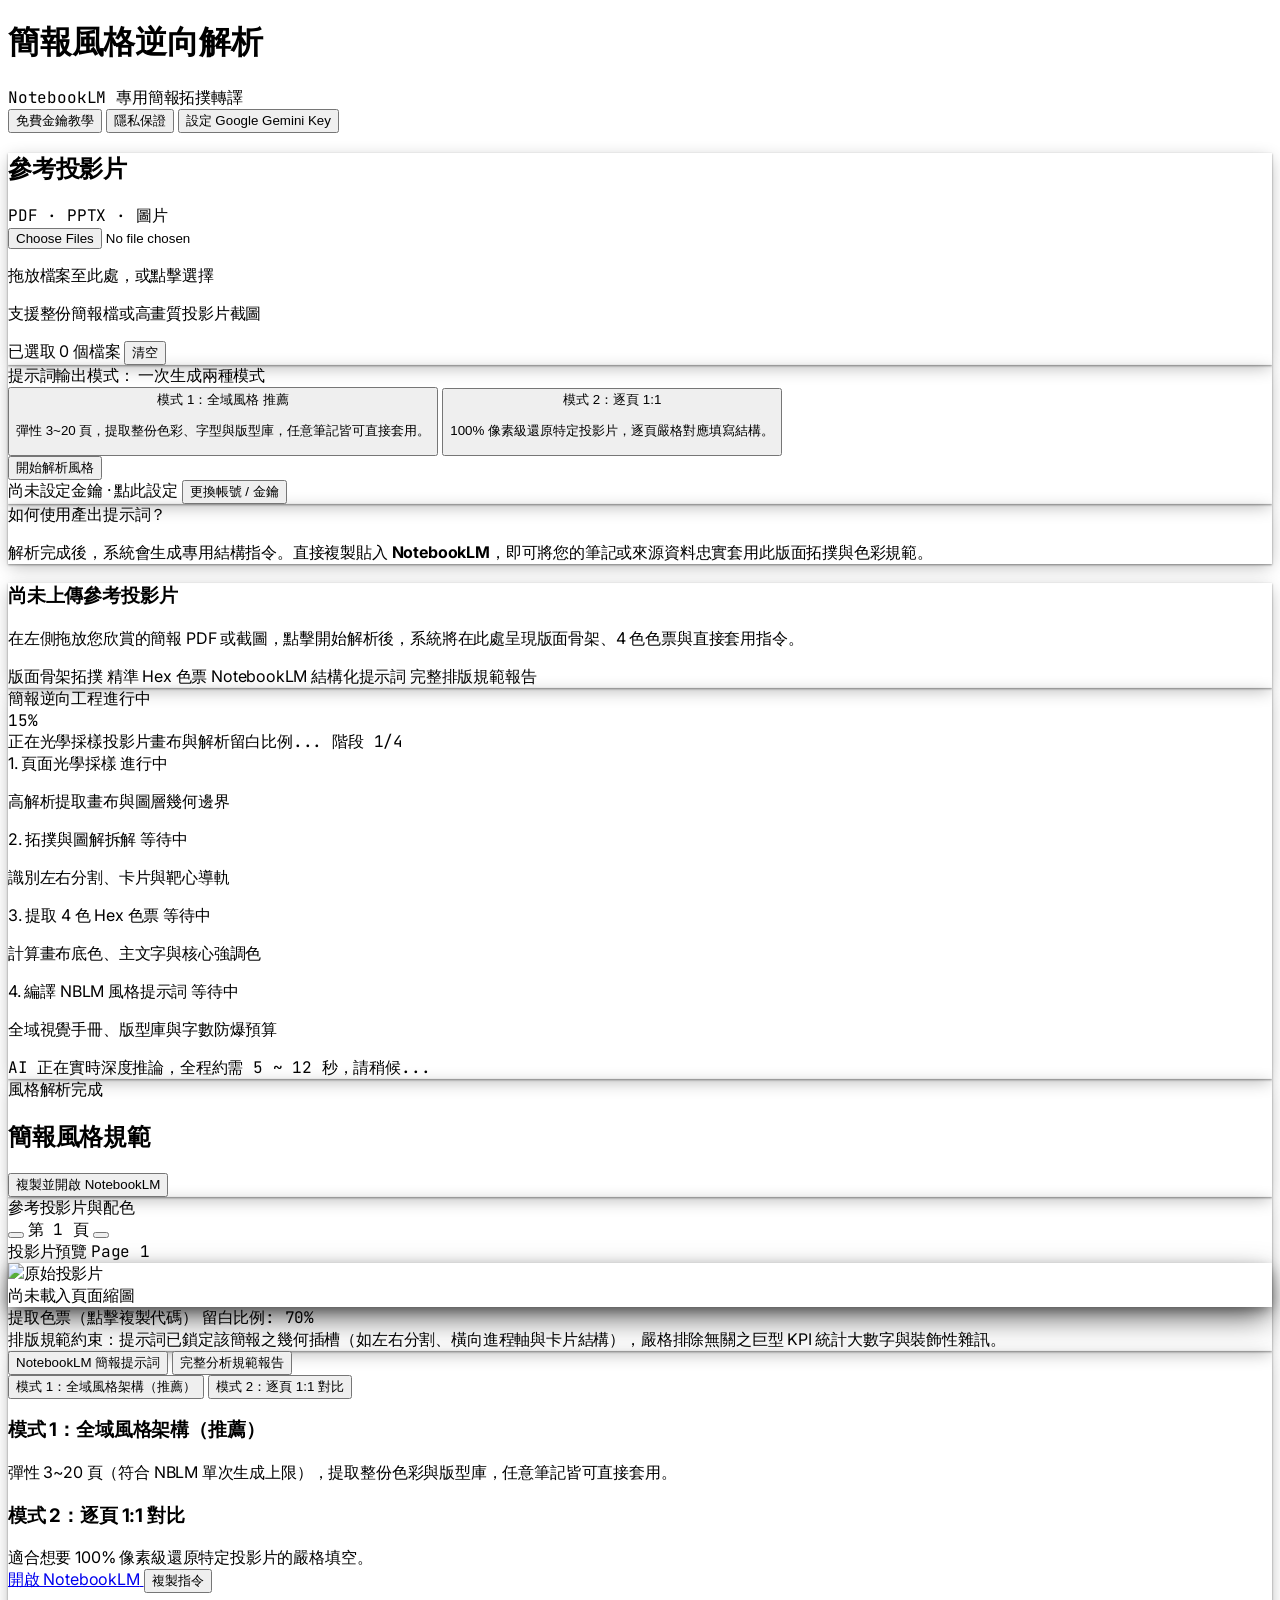
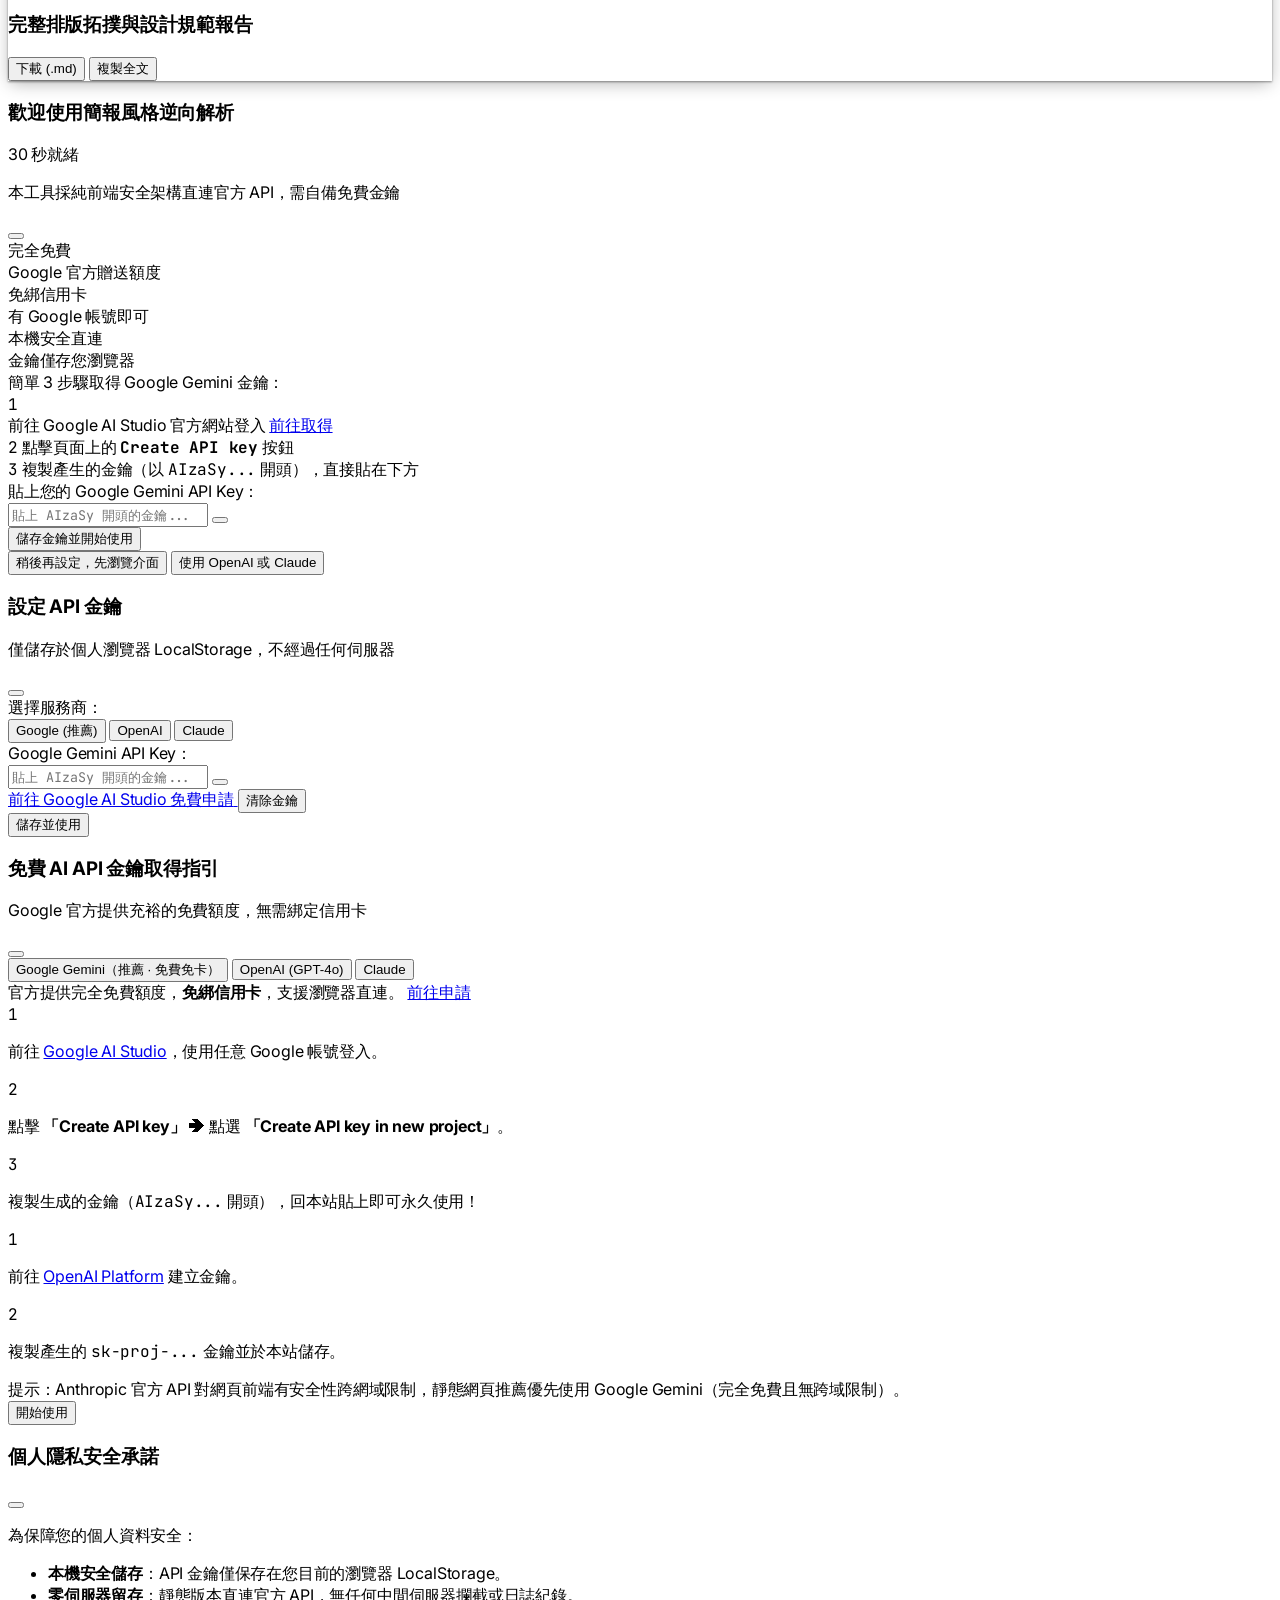
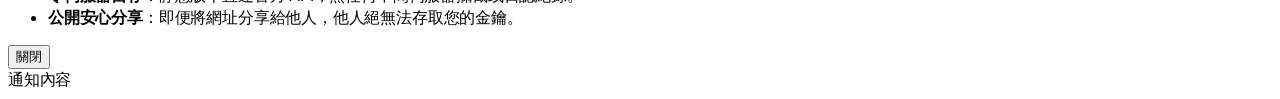
==== static/index.html @ 68acdfca "fix: 精確修正模式一頁數範圍為彈性 3~20 頁，貼合 NotebookLM 單次生成極限" ====
<!DOCTYPE html>
<html lang="zh-TW" class="dark">
<head>
  <meta charset="UTF-8">
  <meta name="viewport" content="width=device-width, initial-scale=1.0">
  <title>簡報風格逆向解析 | 提煉專業投影片拓撲、色票與 NotebookLM 提示詞</title>
  <script src="https://cdn.tailwindcss.com"></script>
  <script>
    tailwind.config = {
      darkMode: 'class',
      theme: {
        extend: {
          colors: {
            graphite: {
              canvas: '#0B0C0E',
              card: '#13151A',
              cardSub: '#181A20',
              input: '#0E1013',
              border: 'rgba(255, 255, 255, 0.08)',
              borderFocus: 'rgba(255, 255, 255, 0.25)'
            }
          }
        }
      }
    }
  </script>
  <!-- Lucide Icons -->
  <script src="https://unpkg.com/lucide@latest"></script>
  <!-- Marked.js for Markdown Rendering -->
  <script src="https://cdn.jsdelivr.net/npm/marked/marked.min.js"></script>
  <!-- PDF.js Client-Side Rendering -->
  <script src="https://cdnjs.cloudflare.com/ajax/libs/pdf.js/3.11.174/pdf.min.js"></script>
  <script>
    if (window.pdfjsLib) {
      window.pdfjsLib.GlobalWorkerOptions.workerSrc = 'https://cdnjs.cloudflare.com/ajax/libs/pdf.js/3.11.174/pdf.worker.min.js';
    }
  </script>
  <link rel="stylesheet" href="style.css?v=5.8.0">
</head>
<body class="bg-[#0B0C0E] text-zinc-200 min-h-screen flex flex-col font-sans selection:bg-zinc-700 selection:text-white antialiased">

  <!-- 頂部導航列 (精密極簡高階設計) -->
  <header class="border-b border-white/[0.08] bg-[#0E1013]/90 backdrop-blur-md sticky top-0 z-40">
    <div class="max-w-7xl mx-auto px-4 sm:px-6 lg:px-8 h-14 flex items-center justify-between">
      <div class="flex items-center space-x-3">
        <!-- 象徵版面拓撲與幾何骨架的極簡 Icon -->
        <div class="w-8 h-8 rounded-lg bg-white/10 text-zinc-100 border border-white/10 flex items-center justify-center">
          <i data-lucide="layout-template" class="w-4 h-4 text-zinc-200"></i>
        </div>
        <div class="flex items-center gap-2.5">
          <h1 class="text-sm font-semibold text-zinc-100 tracking-tight">
            簡報風格逆向解析
          </h1>
          <span class="text-[11px] px-2 py-0.5 rounded-md bg-white/[0.05] text-zinc-400 font-mono border border-white/[0.08]">
            NotebookLM 專用簡報拓撲轉譯
          </span>
        </div>
      </div>

      <!-- 右側控制組 -->
      <div class="flex items-center space-x-2 sm:space-x-2.5">
        <button id="btn-tutorial" class="flex items-center space-x-1.5 px-3 py-1.5 text-xs font-medium text-zinc-300 hover:text-white bg-white/[0.04] hover:bg-white/[0.08] rounded-lg border border-white/[0.08] transition-colors cursor-pointer">
          <i data-lucide="help-circle" class="w-3.5 h-3.5 text-zinc-400"></i>
          <span>免費金鑰教學</span>
        </button>

        <button id="btn-security" class="hidden sm:flex items-center space-x-1.5 px-3 py-1.5 text-xs font-medium text-zinc-300 hover:text-white bg-white/[0.04] hover:bg-white/[0.08] rounded-lg border border-white/[0.08] transition-colors cursor-pointer">
          <i data-lucide="shield-check" class="w-3.5 h-3.5 text-zinc-400"></i>
          <span>隱私保證</span>
        </button>

        <!-- AI 金鑰狀態按鈕 -->
        <button id="btn-apikey-modal" class="flex items-center space-x-2 px-3 py-1.5 text-xs font-medium rounded-lg border border-white/[0.08] bg-white/[0.04] hover:bg-white/[0.08] text-zinc-200 transition-colors cursor-pointer">
          <span class="w-2 h-2 rounded-full" id="status-indicator-dot"></span>
          <span id="status-indicator-text" class="text-zinc-300 font-medium">設定 API 金鑰</span>
          <i data-lucide="sliders-horizontal" class="w-3 h-3 text-zinc-500"></i>
        </button>
      </div>
    </div>
  </header>

  <!-- 主內容區 -->
  <main class="flex-1 max-w-7xl w-full mx-auto px-4 sm:px-6 lg:px-8 py-6 grid grid-cols-1 lg:grid-cols-12 gap-5">

    <!-- 左側面板：上傳與解析控制 (4 cols) -->
    <div class="lg:col-span-4 flex flex-col space-y-4">
      
      <!-- 1. 上傳卡片 -->
      <div class="bg-[#13151A] rounded-xl p-5 card-soft-shadow border border-white/[0.08] space-y-3.5">
        <div class="flex items-center justify-between">
          <h2 class="text-xs font-semibold text-zinc-100 flex items-center gap-2 tracking-wide uppercase">
            <i data-lucide="file-input" class="w-3.5 h-3.5 text-zinc-400"></i>
            參考投影片
          </h2>
          <span class="text-[11px] text-zinc-500 font-mono">PDF · PPTX · 圖片</span>
        </div>

        <!-- 檔案上傳原生 Input -->
        <input type="file" id="file-input" class="hidden" multiple accept=".pptx,.pdf,.png,.jpg,.jpeg,.webp">

        <!-- 拖曳區域 (精確現代線條) -->
        <div id="drop-zone" class="border border-dashed border-white/15 hover:border-zinc-400 bg-white/[0.02] hover:bg-white/[0.04] rounded-lg p-6 text-center cursor-pointer transition-colors duration-150 group">
          <div class="flex flex-col items-center justify-center space-y-2 pointer-events-none">
            <div class="w-10 h-10 rounded-lg bg-white/[0.06] text-zinc-300 group-hover:text-white flex items-center justify-center border border-white/[0.08] transition-colors">
              <i data-lucide="upload-cloud" class="w-5 h-5 text-zinc-400 group-hover:text-zinc-200"></i>
            </div>
            <div>
              <p class="text-xs font-medium text-zinc-200 group-hover:text-white">
                拖放檔案至此處，或點擊選擇
              </p>
              <p class="text-[11px] text-zinc-500 mt-0.5">
                支援整份簡報檔或高畫質投影片截圖
              </p>
            </div>
          </div>
        </div>

        <!-- 檔案列表與縮圖預覽 -->
        <div id="file-preview-section" class="hidden space-y-2.5 pt-1">
          <div class="flex items-center justify-between text-xs text-zinc-400">
            <span id="file-count-label" class="font-medium text-zinc-300">已選取 0 個檔案</span>
            <button id="btn-clear-files" class="text-zinc-400 hover:text-rose-400 flex items-center gap-1 font-medium cursor-pointer transition-colors text-[11px]">
              <i data-lucide="trash-2" class="w-3 h-3"></i>
              清空
            </button>
          </div>
          <!-- 縮圖滾動區 -->
          <div id="thumbnail-gallery" class="grid grid-cols-3 gap-2 max-h-40 overflow-y-auto p-1 custom-scrollbar">
            <!-- 動態插入縮圖 -->
          </div>
        </div>
      </div>

      <!-- 2. 操作卡片：開始解析按鈕與狀態 (Solid Precision Button) -->
      <div class="bg-[#13151A] rounded-xl p-4 card-soft-shadow border border-white/[0.08] space-y-3">
        <!-- 提示詞模式選擇 (二選一) -->
        <div class="space-y-1.5">
          <div class="flex items-center justify-between text-xs font-medium text-zinc-300">
            <span>提示詞輸出模式：</span>
            <span class="text-[10px] text-zinc-500 font-mono">一次生成兩種模式</span>
          </div>
          <div class="grid grid-cols-2 gap-2" id="prompt-mode-selector">
            <button type="button" data-prompt-mode="global" class="prompt-mode-btn active p-2 rounded-lg border text-left transition-all cursor-pointer bg-white/10 text-white border-white/20">
              <div class="flex items-center justify-between mb-0.5">
                <span class="text-xs font-semibold">模式 1：全域風格</span>
                <span class="text-[9px] font-mono px-1 py-0.2 rounded bg-emerald-500/20 text-emerald-400 border border-emerald-500/30">推薦</span>
              </div>
              <p class="text-[10px] text-zinc-400 leading-tight">彈性 3~20 頁，提取整份色彩、字型與版型庫，任意筆記皆可直接套用。</p>
            </button>
            <button type="button" data-prompt-mode="slide" class="prompt-mode-btn p-2 rounded-lg border text-left transition-all cursor-pointer bg-white/[0.03] text-zinc-400 border-white/[0.08] hover:bg-white/[0.06]">
              <div class="flex items-center justify-between mb-0.5">
                <span class="text-xs font-semibold text-zinc-300">模式 2：逐頁 1:1</span>
              </div>
              <p class="text-[10px] text-zinc-500 leading-tight">100% 像素級還原特定投影片，逐頁嚴格對應填寫結構。</p>
            </button>
          </div>
        </div>

        <!-- 主按鈕：純粹高對比曜黑白按鈕，無俗氣漸層與彩色大光暈 -->
        <button id="btn-start-analyze" class="w-full py-2.5 px-4 rounded-lg font-medium text-xs text-zinc-950 bg-zinc-100 hover:bg-white shadow-sm flex items-center justify-center space-x-2 transition-all duration-150 disabled:opacity-40 disabled:cursor-not-allowed cursor-pointer active:scale-[0.99]">
          <span>開始解析風格</span>
          <i data-lucide="arrow-right" class="w-3.5 h-3.5"></i>
        </button>

        <div class="flex items-center justify-between text-[11px] text-zinc-400 px-1 pt-0.5">
          <span class="flex items-center gap-1.5 text-zinc-300 font-medium">
            <span class="w-1.5 h-1.5 rounded-full bg-emerald-400"></span>
            <span id="active-engine-badge">智慧全自動適配</span>
          </span>
          <button type="button" id="btn-open-apikey-quick" class="text-zinc-400 hover:text-zinc-200 hover:underline cursor-pointer font-medium transition-colors">
            更換帳號 / 金鑰
          </button>
        </div>
      </div>

      <!-- 簡約指引說明 -->
      <div class="bg-[#13151A] rounded-xl p-4 text-xs text-zinc-400 space-y-1.5 card-soft-shadow border border-white/[0.08]">
        <div class="font-medium text-zinc-200 flex items-center gap-1.5 text-xs">
          <i data-lucide="info" class="w-3.5 h-3.5 text-zinc-400"></i>
          如何使用產出提示詞？
        </div>
        <p class="text-[11px] text-zinc-400 leading-relaxed">
          解析完成後，系統會生成專用結構指令。直接複製貼入 <strong class="text-zinc-300">NotebookLM</strong>，即可將您的筆記或來源資料忠實套用此版面拓撲與色彩規範。
        </p>
      </div>

    </div>

    <!-- 右側面板：結果與對比中心 (8 cols) -->
    <div class="lg:col-span-8 flex flex-col space-y-4">
      
      <!-- 1. 初始空狀態 (安靜克制，無雜訊) -->
      <div id="panel-idle" class="bg-[#13151A] rounded-xl p-12 text-center flex flex-col items-center justify-center min-h-[500px] card-soft-shadow border border-white/[0.08]">
        <div class="w-12 h-12 rounded-lg bg-white/[0.04] text-zinc-400 flex items-center justify-center mb-3.5 border border-white/[0.08]">
          <i data-lucide="layout-grid" class="w-6 h-6"></i>
        </div>
        <h3 class="text-sm font-semibold text-zinc-100 mb-1">尚未上傳參考投影片</h3>
        <p class="text-xs text-zinc-500 max-w-sm leading-relaxed mb-5">
          在左側拖放您欣賞的簡報 PDF 或截圖，點擊開始解析後，系統將在此處呈現版面骨架、4 色色票與直接套用指令。
        </p>
        <div class="flex flex-wrap gap-2 justify-center text-[11px]">
          <span class="px-2.5 py-1 rounded-md bg-white/[0.03] text-zinc-400 border border-white/[0.06]">版面骨架拓撲</span>
          <span class="px-2.5 py-1 rounded-md bg-white/[0.03] text-zinc-400 border border-white/[0.06]">精準 Hex 色票</span>
          <span class="px-2.5 py-1 rounded-md bg-white/[0.03] text-zinc-400 border border-white/[0.06]">NotebookLM 結構化提示詞</span>
          <span class="px-2.5 py-1 rounded-md bg-white/[0.03] text-zinc-400 border border-white/[0.06]">完整排版規範報告</span>
        </div>
      </div>

      <!-- 2. 載入中狀態 (精密多階段管線進度指示器) -->
      <div id="panel-loading" class="hidden bg-[#13151A] rounded-xl p-6 sm:p-10 flex flex-col justify-center min-h-[500px] space-y-6 card-soft-shadow border border-white/[0.08]">
        
        <!-- 頂部進度條與百分比 -->
        <div class="space-y-2.5 max-w-xl mx-auto w-full">
          <div class="flex items-center justify-between text-xs">
            <div class="flex items-center gap-2">
              <span class="w-2 h-2 rounded-full bg-emerald-400 animate-pulse"></span>
              <span class="font-semibold text-zinc-100 tracking-wide">簡報逆向工程進行中</span>
            </div>
            <span id="loading-progress-percent" class="font-mono text-zinc-100 font-bold text-sm">15%</span>
          </div>

          <!-- 精密進度槽 -->
          <div class="w-full bg-[#0E1013] h-2 rounded-full overflow-hidden border border-white/[0.08] p-0.5">
            <div id="loading-progress-bar" class="h-full bg-gradient-to-r from-zinc-300 to-white transition-all duration-300 rounded-full" style="width: 15%"></div>
          </div>

          <!-- 當前微動作描述 -->
          <div class="flex items-center justify-between text-[11px] font-mono text-zinc-400 pt-1">
            <span id="loading-active-task" class="truncate">正在光學採樣投影片畫布與解析留白比例...</span>
            <span id="loading-step-counter" class="text-zinc-500 shrink-0 ml-2">階段 1/4</span>
          </div>
        </div>

        <!-- 4 階段管線檢查清單 (Pipeline Steps) -->
        <div class="grid grid-cols-1 sm:grid-cols-2 gap-2.5 max-w-xl mx-auto w-full">
          
          <!-- 步驟 1 -->
          <div id="step-pipe-1" class="p-3 rounded-lg bg-[#0E1013] border border-white/10 flex items-start gap-3 transition-colors">
            <div id="step-pipe-icon-1" class="w-6 h-6 rounded-md bg-white/10 text-white flex items-center justify-center shrink-0 mt-0.5">
              <i data-lucide="scan" class="w-3.5 h-3.5"></i>
            </div>
            <div class="min-w-0 flex-1">
              <div class="flex items-center justify-between gap-1">
                <span class="text-xs font-semibold text-zinc-200 truncate">1. 頁面光學採樣</span>
                <span id="step-pipe-badge-1" class="text-[10px] font-mono px-1.5 py-0.2 rounded bg-emerald-500/10 text-emerald-400 border border-emerald-500/20">進行中</span>
              </div>
              <p class="text-[11px] text-zinc-400 mt-0.5 leading-tight">高解析提取畫布與圖層幾何邊界</p>
            </div>
          </div>

          <!-- 步驟 2 -->
          <div id="step-pipe-2" class="p-3 rounded-lg bg-[#0E1013] border border-white/[0.05] flex items-start gap-3 transition-colors opacity-60">
            <div id="step-pipe-icon-2" class="w-6 h-6 rounded-md bg-white/[0.05] text-zinc-400 flex items-center justify-center shrink-0 mt-0.5">
              <i data-lucide="layout-template" class="w-3.5 h-3.5"></i>
            </div>
            <div class="min-w-0 flex-1">
              <div class="flex items-center justify-between gap-1">
                <span class="text-xs font-semibold text-zinc-300 truncate">2. 拓撲與圖解拆解</span>
                <span id="step-pipe-badge-2" class="text-[10px] font-mono px-1.5 py-0.2 rounded bg-white/[0.04] text-zinc-500 border border-white/[0.06]">等待中</span>
              </div>
              <p class="text-[11px] text-zinc-400 mt-0.5 leading-tight">識別左右分割、卡片與靶心導軌</p>
            </div>
          </div>

          <!-- 步驟 3 -->
          <div id="step-pipe-3" class="p-3 rounded-lg bg-[#0E1013] border border-white/[0.05] flex items-start gap-3 transition-colors opacity-60">
            <div id="step-pipe-icon-3" class="w-6 h-6 rounded-md bg-white/[0.05] text-zinc-400 flex items-center justify-center shrink-0 mt-0.5">
              <i data-lucide="palette" class="w-3.5 h-3.5"></i>
            </div>
            <div class="min-w-0 flex-1">
              <div class="flex items-center justify-between gap-1">
                <span class="text-xs font-semibold text-zinc-300 truncate">3. 提取 4 色 Hex 色票</span>
                <span id="step-pipe-badge-3" class="text-[10px] font-mono px-1.5 py-0.2 rounded bg-white/[0.04] text-zinc-500 border border-white/[0.06]">等待中</span>
              </div>
              <p class="text-[11px] text-zinc-400 mt-0.5 leading-tight">計算畫布底色、主文字與核心強調色</p>
            </div>
          </div>

          <!-- 步驟 4 -->
          <div id="step-pipe-4" class="p-3 rounded-lg bg-[#0E1013] border border-white/[0.05] flex items-start gap-3 transition-colors opacity-60">
            <div id="step-pipe-icon-4" class="w-6 h-6 rounded-md bg-white/[0.05] text-zinc-400 flex items-center justify-center shrink-0 mt-0.5">
              <i data-lucide="terminal" class="w-3.5 h-3.5"></i>
            </div>
            <div class="min-w-0 flex-1">
              <div class="flex items-center justify-between gap-1">
                <span class="text-xs font-semibold text-zinc-300 truncate">4. 編譯 NBLM 風格提示詞</span>
                <span id="step-pipe-badge-4" class="text-[10px] font-mono px-1.5 py-0.2 rounded bg-white/[0.04] text-zinc-500 border border-white/[0.06]">等待中</span>
              </div>
              <p class="text-[11px] text-zinc-400 mt-0.5 leading-tight">全域視覺手冊、版型庫與字數防爆預算</p>
            </div>
          </div>

        </div>

        <div class="text-center text-[11px] text-zinc-500 font-mono">
          AI 正在實時深度推論，全程約需 5 ~ 12 秒，請稍候...
        </div>

      </div>

      <!-- 3. 結果成果中心 -->
      <div id="panel-result" class="hidden flex flex-col space-y-4">
        
        <!-- 頂部標題與快捷按鈕 (乾淨工具列風格) -->
        <div class="bg-[#13151A] rounded-xl p-4 card-soft-shadow border border-white/[0.08] flex flex-wrap items-center justify-between gap-3">
          <div class="space-y-0.5">
            <div class="flex items-center gap-2">
              <span class="text-[11px] text-zinc-400 flex items-center gap-1 font-mono">
                <i data-lucide="check" class="w-3.5 h-3.5 text-emerald-400"></i>
                風格解析完成
              </span>
              <span id="result-auto-badge" class="hidden text-[10px] px-2 py-0.5 rounded bg-white/[0.04] text-zinc-400 font-mono border border-white/[0.08]"></span>
            </div>
            <h2 id="result-style-name" class="text-sm font-semibold text-zinc-100">簡報風格規範</h2>
            <div id="result-tags-container" class="flex flex-wrap gap-1 pt-1">
              <!-- 動態插入標籤 -->
            </div>
          </div>

          <!-- 核心直達工作流快捷按鈕 (低飽和高階設計) -->
          <div class="flex flex-wrap gap-2">
            <button id="btn-copy-and-open-nblm" class="px-3 py-1.5 text-xs font-medium bg-white/[0.05] hover:bg-white/[0.1] text-zinc-200 rounded-lg border border-white/[0.1] flex items-center gap-1.5 transition-colors cursor-pointer">
              <i data-lucide="copy" class="w-3 h-3 text-zinc-400"></i>
              <span>複製並開啟 NotebookLM</span>
              <i data-lucide="arrow-up-right" class="w-3 h-3 text-zinc-500"></i>
            </button>
          </div>
        </div>

        <!-- 參考簡報與色彩方案卡片 -->
        <div class="bg-[#13151A] rounded-xl p-4 card-soft-shadow border border-white/[0.08] space-y-3.5">
          <div class="flex items-center justify-between border-b border-white/[0.06] pb-2.5">
            <div class="flex items-center gap-2">
              <i data-lucide="image" class="w-3.5 h-3.5 text-zinc-400"></i>
              <span class="text-xs font-semibold text-zinc-200">參考投影片與配色</span>
            </div>
            <!-- 多頁翻頁器 -->
            <div id="slide-page-nav" class="hidden items-center bg-[#0E1013] rounded-lg p-0.5 border border-white/[0.08] text-xs font-medium">
              <button id="btn-prev-slide" class="px-1.5 py-1 rounded hover:bg-white/[0.06] text-zinc-400 hover:text-white transition-colors cursor-pointer">
                <i data-lucide="chevron-left" class="w-3.5 h-3.5"></i>
              </button>
              <span id="slide-page-indicator" class="px-2 text-zinc-400 font-mono text-[11px]">第 1 頁</span>
              <button id="btn-next-slide" class="px-1.5 py-1 rounded hover:bg-white/[0.06] text-zinc-400 hover:text-white transition-colors cursor-pointer">
                <i data-lucide="chevron-right" class="w-3.5 h-3.5"></i>
              </button>
            </div>
          </div>

          <div class="grid grid-cols-1 md:grid-cols-12 gap-4 items-start">
            <!-- 左欄：原檔投影片圖片 (5 cols) -->
            <div class="md:col-span-5 flex flex-col space-y-1.5">
              <div class="flex items-center justify-between text-[11px] font-medium text-zinc-400 px-0.5">
                <span>投影片預覽</span>
                <span class="text-[10px] font-mono text-zinc-500" id="original-page-label">Page 1</span>
              </div>
              <div class="relative w-full aspect-video rounded-lg bg-black border border-white/[0.08] overflow-hidden slide-frame-shadow flex items-center justify-center">
                <img id="img-original-slide" src="" alt="原始投影片" class="w-full h-full object-contain">
                <div id="original-placeholder" class="hidden text-center text-xs text-zinc-500 p-4">
                  尚未載入頁面縮圖
                </div>
              </div>
            </div>

            <!-- 右欄：配色方案色票 (7 cols) -->
            <div class="md:col-span-7 flex flex-col space-y-2">
              <div class="flex items-center justify-between text-[11px] font-medium text-zinc-400 px-0.5">
                <span class="flex items-center gap-1.5 text-zinc-200">
                  <i data-lucide="palette" class="w-3.5 h-3.5 text-zinc-400"></i>
                  提取色票（點擊複製代碼）
                </span>
                <span id="white-space-metric" class="text-[10px] text-zinc-400 bg-white/[0.04] px-2 py-0.5 rounded font-mono border border-white/[0.06]">
                  留白比例: 70%
                </span>
              </div>
              <div id="color-palette-container" class="grid grid-cols-2 sm:grid-cols-4 gap-2">
                <!-- 動態插入色票卡片 -->
              </div>
              <div class="p-2.5 rounded-lg bg-[#0E1013] border border-white/[0.06] text-[11px] text-zinc-400 leading-relaxed mt-1">
                排版規範約束：提示詞已鎖定該簡報之幾何插槽（如左右分割、橫向進程軸與卡片結構），嚴格排除無關之巨型 KPI 統計大數字與裝飾性雜訊。
              </div>
            </div>
          </div>
        </div>

        <!-- 提示詞與指令中心 (頁籤整合區) -->
        <div class="bg-[#13151A] rounded-xl card-soft-shadow border border-white/[0.08] overflow-hidden">
          
          <!-- 頁籤按鈕 (極簡線框導航) -->
          <div class="flex items-center border-b border-white/[0.06] bg-[#0E1013] p-1.5 gap-1 overflow-x-auto custom-scrollbar">
            <button type="button" data-result-tab="nblm" class="result-tab-btn active px-3.5 py-1.5 rounded-md text-xs font-medium flex items-center gap-1.5 transition-colors bg-white/10 text-white border border-white/10 cursor-pointer">
              <i data-lucide="terminal" class="w-3.5 h-3.5"></i>
              <span>NotebookLM 簡報提示詞</span>
            </button>
            <button type="button" data-result-tab="report" class="result-tab-btn px-3.5 py-1.5 rounded-md text-xs font-medium flex items-center gap-1.5 transition-colors text-zinc-400 hover:text-white hover:bg-white/[0.04] cursor-pointer">
              <i data-lucide="file-text" class="w-3.5 h-3.5"></i>
              <span>完整分析規範報告</span>
            </button>
          </div>

          <div class="p-4">

            <!-- 頁籤 1：NotebookLM 專用提示詞 -->
            <div id="tab-pane-nblm" class="result-tab-pane space-y-3">
              <!-- 雙模式切換導航列 -->
              <div class="flex items-center p-1 bg-[#0E1013] rounded-lg border border-white/[0.08] gap-1">
                <button type="button" id="btn-subtab-global" class="subtab-mode-btn flex-1 py-1.5 px-3 rounded-md text-xs font-medium transition-all flex items-center justify-center gap-1.5 bg-white/10 text-white shadow-sm border border-white/10 cursor-pointer">
                  <i data-lucide="layers" class="w-3.5 h-3.5"></i>
                  <span>模式 1：全域風格架構（推薦）</span>
                </button>
                <button type="button" id="btn-subtab-slide" class="subtab-mode-btn flex-1 py-1.5 px-3 rounded-md text-xs font-medium transition-all flex items-center justify-center gap-1.5 text-zinc-400 hover:text-zinc-200 hover:bg-white/[0.04] border border-transparent cursor-pointer">
                  <i data-lucide="copy-check" class="w-3.5 h-3.5"></i>
                  <span>模式 2：逐頁 1:1 對比</span>
                </button>
              </div>

              <!-- 模式說明與操作列 -->
              <div class="flex flex-wrap items-center justify-between gap-2 pt-0.5">
                <div>
                  <div id="desc-mode-global" class="flex items-center gap-1.5">
                    <span class="w-2 h-2 rounded-full bg-emerald-400 shrink-0"></span>
                    <h3 class="text-xs font-semibold text-zinc-100">
                      模式 1：全域風格架構（推薦）
                    </h3>
                    <span class="text-[10px] text-zinc-400 ml-1">彈性 3~20 頁（符合 NBLM 單次生成上限），提取整份色彩與版型庫，任意筆記皆可直接套用。</span>
                  </div>
                  <div id="desc-mode-slide" class="hidden flex items-center gap-1.5">
                    <span class="w-2 h-2 rounded-full bg-sky-400 shrink-0"></span>
                    <h3 class="text-xs font-semibold text-zinc-100">
                      模式 2：逐頁 1:1 對比
                    </h3>
                    <span class="text-[10px] text-zinc-400 ml-1">適合想要 100% 像素級還原特定投影片的嚴格填空。</span>
                  </div>
                </div>
                <div class="flex items-center gap-1.5">
                  <a href="https://notebooklm.google.com/" target="_blank" rel="noopener noreferrer" class="px-2.5 py-1 text-xs font-medium bg-white/[0.04] hover:bg-white/[0.08] text-zinc-300 rounded border border-white/[0.08] flex items-center gap-1 transition-colors">
                    <span>開啟 NotebookLM</span>
                    <i data-lucide="arrow-up-right" class="w-3 h-3"></i>
                  </a>
                  <button id="btn-copy-nblm" class="px-3 py-1 text-xs font-medium bg-zinc-100 hover:bg-white text-zinc-950 rounded shadow-sm flex items-center gap-1 transition-all cursor-pointer">
                    <i data-lucide="copy" class="w-3 h-3"></i>
                    <span id="copy-btn-label">複製指令</span>
                  </button>
                </div>
              </div>

              <div class="relative">
                <pre id="nblm-prompt-code" class="bg-[#0E1013] border border-white/[0.08] rounded-lg p-3.5 text-xs text-zinc-300 font-mono overflow-x-auto max-h-80 custom-scrollbar leading-relaxed whitespace-pre-wrap"></pre>
              </div>
            </div>

            <!-- 頁籤 3：完整設計規範報告 -->
            <div id="tab-pane-report" class="result-tab-pane hidden space-y-3">
              <div class="flex items-center justify-between border-b border-white/[0.06] pb-2">
                <h3 class="text-xs font-semibold text-zinc-100 flex items-center gap-1.5">
                  完整排版拓撲與設計規範報告
                </h3>
                <div class="flex gap-1.5">
                  <button id="btn-export-markdown" class="px-2.5 py-1 text-xs font-medium bg-white/[0.04] hover:bg-white/[0.08] text-zinc-300 rounded border border-white/[0.08] flex items-center gap-1 transition-colors cursor-pointer">
                    <i data-lucide="download" class="w-3 h-3"></i>
                    下載 (.md)
                  </button>
                  <button id="btn-copy-all-report" class="text-xs text-zinc-400 hover:text-zinc-200 flex items-center gap-1 cursor-pointer font-medium px-2 py-1 transition-colors">
                    <i data-lucide="copy" class="w-3 h-3"></i>
                    複製全文
                  </button>
                </div>
              </div>
              <div id="full-report-markdown" class="prose max-w-none text-xs leading-relaxed text-zinc-300">
                <!-- 渲染 Markdown -->
              </div>
            </div>

          </div>
        </div>

      </div>

    </div>

  </main>

  <!-- 彈窗 0：首次造訪迎賓與 API 申請導引 (Precision Graphite Onboarding) -->
  <div id="modal-onboarding" class="fixed inset-0 bg-black/80 backdrop-blur-md z-50 hidden flex items-center justify-center p-4">
    <div class="bg-[#13151A] rounded-2xl max-w-lg w-full p-6 shadow-2xl space-y-5 border border-white/[0.12] relative animate-in fade-in zoom-in-95 duration-200">
      
      <!-- 頂部標題與關閉按鈕 -->
      <div class="flex items-start justify-between border-b border-white/[0.08] pb-4">
        <div class="flex items-center gap-3">
          <div class="w-10 h-10 rounded-xl bg-white/[0.08] text-zinc-100 flex items-center justify-center border border-white/[0.1] shadow-inner">
            <i data-lucide="key-round" class="w-5 h-5 text-zinc-200"></i>
          </div>
          <div>
            <div class="flex items-center gap-2">
              <h3 class="text-base font-semibold text-zinc-100 tracking-tight">歡迎使用簡報風格逆向解析</h3>
              <span class="text-[10px] px-2 py-0.5 rounded-full bg-emerald-500/10 text-emerald-400 font-medium border border-emerald-500/20">30 秒就緒</span>
            </div>
            <p class="text-xs text-zinc-400 mt-0.5">本工具採純前端安全架構直連官方 API，需自備免費金鑰</p>
          </div>
        </div>
        <button id="btn-close-onboarding" class="text-zinc-500 hover:text-white p-1 rounded-lg hover:bg-white/[0.05] transition-colors cursor-pointer" title="稍後設定">
          <i data-lucide="x" class="w-4 h-4"></i>
        </button>
      </div>

      <!-- 三大保證徽章 (建立極高信任度) -->
      <div class="grid grid-cols-3 gap-2 py-0.5">
        <div class="bg-[#0E1013] border border-white/[0.06] rounded-lg p-2.5 text-center space-y-1">
          <i data-lucide="gift" class="w-4 h-4 text-emerald-400 mx-auto"></i>
          <div class="text-[11px] font-semibold text-zinc-200">完全免費</div>
          <div class="text-[10px] text-zinc-500">Google 官方贈送額度</div>
        </div>
        <div class="bg-[#0E1013] border border-white/[0.06] rounded-lg p-2.5 text-center space-y-1">
          <i data-lucide="credit-card" class="w-4 h-4 text-sky-400 mx-auto"></i>
          <div class="text-[11px] font-semibold text-zinc-200">免綁信用卡</div>
          <div class="text-[10px] text-zinc-500">有 Google 帳號即可</div>
        </div>
        <div class="bg-[#0E1013] border border-white/[0.06] rounded-lg p-2.5 text-center space-y-1">
          <i data-lucide="shield-check" class="w-4 h-4 text-indigo-400 mx-auto"></i>
          <div class="text-[11px] font-semibold text-zinc-200">本機安全直連</div>
          <div class="text-[10px] text-zinc-500">金鑰僅存您瀏覽器</div>
        </div>
      </div>

      <!-- 快速三步驟教學引導 -->
      <div class="space-y-2 text-xs">
        <div class="font-medium text-zinc-300 flex items-center gap-1.5 text-xs">
          <i data-lucide="sparkles" class="w-3.5 h-3.5 text-zinc-400"></i>
          <span>簡單 3 步驟取得 Google Gemini 金鑰：</span>
        </div>
        
        <div class="bg-[#0E1013] rounded-xl p-3 border border-white/[0.06] space-y-2.5 font-sans">
          <div class="flex items-start gap-2.5">
            <span class="w-5 h-5 rounded-full bg-white/[0.08] text-zinc-300 font-mono flex items-center justify-center text-[10px] shrink-0 mt-0.5 font-bold">1</span>
            <div class="flex-1 flex items-center justify-between gap-2">
              <span class="text-zinc-300 text-[11px]">前往 Google AI Studio 官方網站登入</span>
              <a href="https://aistudio.google.com/app/apikey" target="_blank" rel="noopener noreferrer" class="px-2.5 py-1 text-[11px] font-medium bg-white/[0.08] hover:bg-white/[0.15] text-white rounded-md border border-white/[0.1] inline-flex items-center gap-1 shrink-0 transition-colors">
                <span>前往取得</span>
                <i data-lucide="arrow-up-right" class="w-3 h-3 text-zinc-400"></i>
              </a>
            </div>
          </div>
          <div class="flex items-start gap-2.5">
            <span class="w-5 h-5 rounded-full bg-white/[0.08] text-zinc-300 font-mono flex items-center justify-center text-[10px] shrink-0 mt-0.5 font-bold">2</span>
            <span class="text-zinc-300 text-[11px] leading-relaxed">點擊頁面上的 <strong class="text-white bg-white/[0.08] px-1.5 py-0.5 rounded font-mono">Create API key</strong> 按鈕</span>
          </div>
          <div class="flex items-start gap-2.5">
            <span class="w-5 h-5 rounded-full bg-white/[0.08] text-zinc-300 font-mono flex items-center justify-center text-[10px] shrink-0 mt-0.5 font-bold">3</span>
            <span class="text-zinc-300 text-[11px] leading-relaxed">複製產生的金鑰（以 <code class="text-emerald-400 font-mono">AIzaSy...</code> 開頭），直接貼在下方</span>
          </div>
        </div>
      </div>

      <!-- 一鍵直接貼上並啟用輸入框 -->
      <div class="space-y-1.5 pt-1">
        <label class="block text-xs font-medium text-zinc-200">
          貼上您的 Google Gemini API Key：
        </label>
        <div class="relative">
          <input type="password" id="input-onboarding-key" placeholder="貼上 AIzaSy 開頭的金鑰..." class="w-full bg-[#0E1013] border border-white/[0.12] rounded-lg px-3 py-2 text-xs text-zinc-100 placeholder-zinc-600 focus:outline-none focus:border-white/40 font-mono pr-9">
          <button id="btn-toggle-onboarding-key" type="button" class="absolute right-2.5 top-2.5 text-zinc-500 hover:text-zinc-300 cursor-pointer">
            <i data-lucide="eye" class="w-3.5 h-3.5"></i>
          </button>
        </div>
      </div>

      <!-- 按鈕區 -->
      <div class="space-y-2 pt-1">
        <button id="btn-save-onboarding-key" class="w-full py-2.5 bg-zinc-100 hover:bg-white text-zinc-950 font-semibold text-xs rounded-lg shadow-sm transition-all cursor-pointer flex items-center justify-center gap-1.5">
          <i data-lucide="check" class="w-3.5 h-3.5"></i>
          <span>儲存金鑰並開始使用</span>
        </button>
        <div class="flex items-center justify-between text-[11px] px-1 text-zinc-500">
          <button id="btn-skip-onboarding" class="hover:text-zinc-300 transition-colors cursor-pointer">
            稍後再設定，先瀏覽介面
          </button>
          <button id="btn-onboarding-switch-other" class="hover:text-zinc-300 transition-colors cursor-pointer underline">
            使用 OpenAI 或 Claude
          </button>
        </div>
      </div>

    </div>
  </div>

  <!-- 彈窗 1：AI 帳號設定彈窗 (精密石墨黑) -->
  <div id="modal-apikey" class="fixed inset-0 bg-black/80 backdrop-blur-sm z-50 hidden flex items-center justify-center p-4">
    <div class="bg-[#13151A] rounded-xl max-w-md w-full p-5 shadow-2xl space-y-4 animate-scale-up border border-white/[0.1]">
      <div class="flex items-center justify-between border-b border-white/[0.06] pb-3">
        <div class="flex items-center gap-2">
          <div class="w-7 h-7 rounded-md bg-white/[0.06] text-zinc-200 flex items-center justify-center border border-white/[0.08]">
            <i data-lucide="key-round" class="w-3.5 h-3.5"></i>
          </div>
          <div>
            <h3 class="text-sm font-semibold text-zinc-100">設定 API 金鑰</h3>
            <p class="text-[11px] text-zinc-400">僅儲存於個人瀏覽器 LocalStorage，不經過任何伺服器</p>
          </div>
        </div>
        <button id="btn-close-apikey-modal" class="text-zinc-400 hover:text-white cursor-pointer transition-colors">
          <i data-lucide="x" class="w-4 h-4"></i>
        </button>
      </div>

      <!-- 切換供應商 -->
      <div>
        <label class="block text-xs font-medium text-zinc-300 mb-1.5">選擇服務商：</label>
        <div class="grid grid-cols-3 gap-1.5" id="modal-provider-selector">
          <button type="button" data-modal-provider="gemini" class="modal-provider-btn px-2 py-1.5 rounded-lg text-xs font-medium border transition-all text-center bg-zinc-100 text-zinc-950 border-zinc-100 cursor-pointer">
            Google (推薦)
          </button>
          <button type="button" data-modal-provider="openai" class="modal-provider-btn px-2 py-1.5 rounded-lg text-xs font-medium border transition-all text-center bg-white/[0.04] text-zinc-300 border-white/[0.08] hover:bg-white/[0.08] cursor-pointer">
            OpenAI
          </button>
          <button type="button" data-modal-provider="anthropic" class="modal-provider-btn px-2 py-1.5 rounded-lg text-xs font-medium border transition-all text-center bg-white/[0.04] text-zinc-300 border-white/[0.08] hover:bg-white/[0.08] cursor-pointer">
            Claude
          </button>
        </div>
      </div>

      <div class="space-y-2.5 text-xs text-zinc-300">
        <div>
          <label class="block text-xs font-medium text-zinc-200 mb-1" id="modal-key-label">Google Gemini API Key：</label>
          <div class="relative">
            <input type="password" id="input-api-key" placeholder="貼上 AIzaSy 開頭的金鑰..." class="w-full bg-[#0E1013] border border-white/[0.1] rounded-lg px-3 py-2 text-xs text-zinc-100 placeholder-zinc-600 focus:outline-none focus:border-white/30 font-mono pr-9">
            <button id="btn-toggle-key-visibility" type="button" class="absolute right-2.5 top-2.5 text-zinc-500 hover:text-zinc-300 cursor-pointer">
              <i data-lucide="eye" class="w-3.5 h-3.5"></i>
            </button>
          </div>
        </div>

        <div class="flex items-center justify-between text-[11px] pt-0.5">
          <a id="modal-portal-link" href="https://aistudio.google.com/app/apikey" target="_blank" rel="noopener noreferrer" class="text-zinc-400 hover:text-zinc-200 flex items-center gap-1 font-medium transition-colors">
            <span id="modal-portal-text">前往 Google AI Studio 免費申請</span>
            <i data-lucide="arrow-up-right" class="w-3 h-3"></i>
          </a>
          <button id="btn-clear-key" class="text-zinc-500 hover:text-rose-400 font-medium cursor-pointer transition-colors">清除金鑰</button>
        </div>
      </div>

      <div class="border-t border-white/[0.06] pt-3">
        <button id="btn-save-key" class="w-full py-2 bg-zinc-100 hover:bg-white text-zinc-950 font-medium text-xs rounded-lg shadow-sm transition-all cursor-pointer">
          儲存並使用
        </button>
      </div>
    </div>
  </div>

  <!-- 彈窗 2：申請指引彈窗 (精密石墨黑) -->
  <div id="modal-tutorial" class="fixed inset-0 bg-black/80 backdrop-blur-sm z-50 hidden flex items-center justify-center p-4">
    <div class="bg-[#13151A] rounded-xl max-w-lg w-full p-5 shadow-2xl space-y-3.5 max-h-[85vh] overflow-y-auto custom-scrollbar border border-white/[0.1]">
      <div class="flex items-center justify-between border-b border-white/[0.06] pb-3">
        <div class="flex items-center gap-2">
          <div class="w-7 h-7 rounded-md bg-white/[0.06] text-zinc-200 flex items-center justify-center border border-white/[0.08]">
            <i data-lucide="book-open" class="w-3.5 h-3.5"></i>
          </div>
          <div>
            <h3 class="text-sm font-semibold text-zinc-100">免費 AI API 金鑰取得指引</h3>
            <p class="text-[11px] text-zinc-400">Google 官方提供充裕的免費額度，無需綁定信用卡</p>
          </div>
        </div>
        <button id="btn-close-tutorial" class="text-zinc-400 hover:text-white cursor-pointer transition-colors">
          <i data-lucide="x" class="w-4 h-4"></i>
        </button>
      </div>

      <!-- 教學頁籤切換 -->
      <div class="flex border-b border-white/[0.06] text-xs font-medium space-x-3">
        <button type="button" class="tut-tab-btn py-1.5 border-b-2 border-zinc-200 text-zinc-100 cursor-pointer" data-tut="gemini" onclick="switchTutTab('gemini')">
          Google Gemini（推薦 · 免費免卡）
        </button>
        <button type="button" class="tut-tab-btn py-1.5 border-b-2 border-transparent text-zinc-400 hover:text-zinc-200 cursor-pointer" data-tut="openai" onclick="switchTutTab('openai')">
          OpenAI (GPT-4o)
        </button>
        <button type="button" class="tut-tab-btn py-1.5 border-b-2 border-transparent text-zinc-400 hover:text-zinc-200 cursor-pointer" data-tut="anthropic" onclick="switchTutTab('anthropic')">
          Claude
        </button>
      </div>

      <!-- 教學內容 1: Google Gemini -->
      <div id="tut-content-gemini" class="space-y-2.5 text-xs text-zinc-300 leading-relaxed">
        <div class="bg-white/[0.03] p-2.5 rounded-lg border border-white/[0.08] text-zinc-300 text-xs flex items-center justify-between">
          <span>官方提供完全免費額度，<strong>免綁信用卡</strong>，支援瀏覽器直連。</span>
          <a href="https://aistudio.google.com/app/apikey" target="_blank" class="px-2 py-1 bg-white/[0.08] hover:bg-white/[0.15] text-zinc-100 rounded font-medium inline-flex items-center gap-1 shrink-0 transition-colors">
            前往申請 <i data-lucide="arrow-up-right" class="w-3 h-3"></i>
          </a>
        </div>

        <div class="space-y-2">
          <div class="flex gap-2.5 bg-[#0E1013] p-2.5 rounded-lg border border-white/[0.06]">
            <span class="w-4 h-4 rounded bg-white/[0.1] text-zinc-300 font-mono flex items-center justify-center text-[10px] shrink-0">1</span>
            <p>前往 <a href="https://aistudio.google.com/app/apikey" target="_blank" class="text-zinc-100 underline font-medium">Google AI Studio</a>，使用任意 Google 帳號登入。</p>
          </div>
          <div class="flex gap-2.5 bg-[#0E1013] p-2.5 rounded-lg border border-white/[0.06]">
            <span class="w-4 h-4 rounded bg-white/[0.1] text-zinc-300 font-mono flex items-center justify-center text-[10px] shrink-0">2</span>
            <p>點擊 <strong>「Create API key」</strong> ➔ 點選 <strong>「Create API key in new project」</strong>。</p>
          </div>
          <div class="flex gap-2.5 bg-[#0E1013] p-2.5 rounded-lg border border-white/[0.06]">
            <span class="w-4 h-4 rounded bg-white/[0.1] text-zinc-300 font-mono flex items-center justify-center text-[10px] shrink-0">3</span>
            <p>複製生成的金鑰（<code>AIzaSy...</code> 開頭），回本站貼上即可永久使用！</p>
          </div>
        </div>
      </div>

      <!-- 教學內容 2: OpenAI -->
      <div id="tut-content-openai" class="space-y-2.5 text-xs text-zinc-300 leading-relaxed hidden">
        <div class="space-y-2">
          <div class="flex gap-2.5 bg-[#0E1013] p-2.5 rounded-lg border border-white/[0.06]">
            <span class="w-4 h-4 rounded bg-white/[0.1] text-zinc-300 font-mono flex items-center justify-center text-[10px] shrink-0">1</span>
            <p>前往 <a href="https://platform.openai.com/api-keys" target="_blank" class="text-zinc-100 underline font-medium">OpenAI Platform</a> 建立金鑰。</p>
          </div>
          <div class="flex gap-2.5 bg-[#0E1013] p-2.5 rounded-lg border border-white/[0.06]">
            <span class="w-4 h-4 rounded bg-white/[0.1] text-zinc-300 font-mono flex items-center justify-center text-[10px] shrink-0">2</span>
            <p>複製產生的 <code>sk-proj-...</code> 金鑰並於本站儲存。</p>
          </div>
        </div>
      </div>

      <!-- 教學內容 3: Anthropic -->
      <div id="tut-content-anthropic" class="space-y-2.5 text-xs text-zinc-300 leading-relaxed hidden">
        <div class="p-2.5 rounded-lg bg-amber-500/10 border border-amber-500/20 text-amber-200 text-xs">
          提示：Anthropic 官方 API 對網頁前端有安全性跨網域限制，靜態網頁推薦優先使用 Google Gemini（完全免費且無跨域限制）。
        </div>
      </div>

      <div class="border-t border-white/[0.06] pt-2.5 text-right">
        <button id="btn-tutorial-got-it" class="px-4 py-1.5 bg-zinc-100 hover:bg-white text-zinc-950 font-medium text-xs rounded-lg transition-all cursor-pointer">
          開始使用
        </button>
      </div>
    </div>
  </div>

  <!-- 彈窗 3：隱私說明彈窗 (精密石墨黑) -->
  <div id="modal-security" class="fixed inset-0 bg-black/80 backdrop-blur-sm z-50 hidden flex items-center justify-center p-4">
    <div class="bg-[#13151A] rounded-xl max-w-sm w-full p-5 shadow-2xl space-y-3.5 border border-white/[0.1]">
      <div class="flex items-center justify-between border-b border-white/[0.06] pb-2.5">
        <div class="flex items-center gap-2">
          <div class="w-7 h-7 rounded-md bg-white/[0.06] text-zinc-200 flex items-center justify-center border border-white/[0.08]">
            <i data-lucide="shield-check" class="w-3.5 h-3.5"></i>
          </div>
          <h3 class="text-sm font-semibold text-zinc-100">個人隱私安全承諾</h3>
        </div>
        <button id="btn-close-security" class="text-zinc-400 hover:text-white cursor-pointer transition-colors">
          <i data-lucide="x" class="w-4 h-4"></i>
        </button>
      </div>

      <div class="space-y-2 text-xs text-zinc-300 leading-relaxed">
        <p>為保障您的個人資料安全：</p>
        <ul class="list-disc list-inside space-y-1 text-zinc-400">
          <li><strong class="text-zinc-200">本機安全儲存</strong>：API 金鑰僅保存在您目前的瀏覽器 LocalStorage。</li>
          <li><strong class="text-zinc-200">零伺服器留存</strong>：靜態版本直連官方 API，無任何中間伺服器攔截或日誌紀錄。</li>
          <li><strong class="text-zinc-200">公開安心分享</strong>：即便將網址分享給他人，他人絕無法存取您的金鑰。</li>
        </ul>
      </div>

      <div class="border-t border-white/[0.06] pt-2.5 text-right">
        <button id="btn-close-security-confirm" class="px-3.5 py-1.5 bg-white/[0.08] hover:bg-white/[0.15] text-zinc-200 text-xs rounded-lg font-medium cursor-pointer transition-colors">
          關閉
        </button>
      </div>
    </div>
  </div>

  <!-- 全局 Toast 提示 -->
  <div id="toast" class="fixed bottom-6 right-6 z-50 transform translate-y-20 opacity-0 transition-all duration-200 flex items-center gap-2 px-3.5 py-2.5 rounded-lg bg-[#181A20] border border-white/[0.1] text-xs shadow-2xl text-zinc-100">
    <i data-lucide="info" id="toast-icon" class="w-3.5 h-3.5 text-zinc-400"></i>
    <span id="toast-text">通知內容</span>
  </div>

  <script src="app.js?v=5.8.0"></script>
  <script>
    lucide.createIcons();
  </script>
</body>
</html>
---- static/style.css ----
/* 簡報風格逆向解析 - 精密石墨冷黑風格 (Precision Graphite System) */
@import url('https://fonts.googleapis.com/css2?family=Inter:wght@400;500;600;700&family=JetBrains+Mono:wght@400;500;600&display=swap');

body {
  font-family: 'Inter', -apple-system, BlinkMacSystemFont, "Segoe UI", Roboto, "Helvetica Neue", sans-serif;
  letter-spacing: -0.011em;
}

code, pre, .font-mono {
  font-family: 'JetBrains Mono', ui-monospace, SFMono-Regular, Menlo, Monaco, Consolas, monospace !important;
}

/* 精密微滾動條 */
.custom-scrollbar::-webkit-scrollbar {
  width: 5px;
  height: 5px;
}

.custom-scrollbar::-webkit-scrollbar-track {
  background: transparent;
}

.custom-scrollbar::-webkit-scrollbar-thumb {
  background: #272B33;
  border-radius: 9999px;
}

.custom-scrollbar::-webkit-scrollbar-thumb:hover {
  background: #3B404D;
}

@keyframes scaleUp {
  0% {
    transform: scale(0.985);
    opacity: 0;
  }
  100% {
    transform: scale(1);
    opacity: 1;
  }
}

.animate-scale-up {
  animation: scaleUp 0.15s cubic-bezier(0.16, 1, 0.3, 1) forwards;
}

/* 沉穩邊框與微陰影 */
.slide-frame-shadow {
  box-shadow: 0 12px 32px -4px rgba(0, 0, 0, 0.7), 0 4px 12px -2px rgba(0, 0, 0, 0.4);
}

.card-soft-shadow {
  box-shadow: 0 1px 2px rgba(0, 0, 0, 0.4), 0 4px 16px -2px rgba(0, 0, 0, 0.3);
}

/* Markdown 排印微調 (低彩度專業顧問風) */
.prose h1, .prose h2, .prose h3 {
  color: #F4F4F5 !important;
  font-weight: 600;
  letter-spacing: -0.02em;
  margin-top: 1.4em;
  margin-bottom: 0.5em;
}

.prose h2 {
  border-bottom: 1px solid rgba(255, 255, 255, 0.08);
  padding-bottom: 0.35em;
}

.prose p, .prose li {
  color: #A1A1AA !important;
  line-height: 1.7;
}

.prose strong {
  color: #E4E4E7 !important;
  font-weight: 600;
}

.prose blockquote {
  border-left-color: #38BDF8 !important;
  background-color: #121418;
  padding: 0.75rem 1.25rem;
  border-radius: 0.75rem;
  color: #D4D4D8 !important;
  border-left-width: 3px;
}

.prose code {
  color: #38BDF8 !important;
  background-color: #121418 !important;
  padding: 0.15rem 0.35rem;
  border-radius: 0.35rem;
  font-weight: 500;
  font-size: 0.85em;
  border: 1px solid rgba(255, 255, 255, 0.08);
}

.prose pre {
  background-color: #0E1013 !important;
  border: 1px solid rgba(255, 255, 255, 0.08);
  border-radius: 0.75rem;
  box-shadow: 0 4px 16px rgba(0, 0, 0, 0.4);
}

.prose pre code {
  color: #E4E4E7 !important;
  background-color: transparent !important;
  border: none;
}
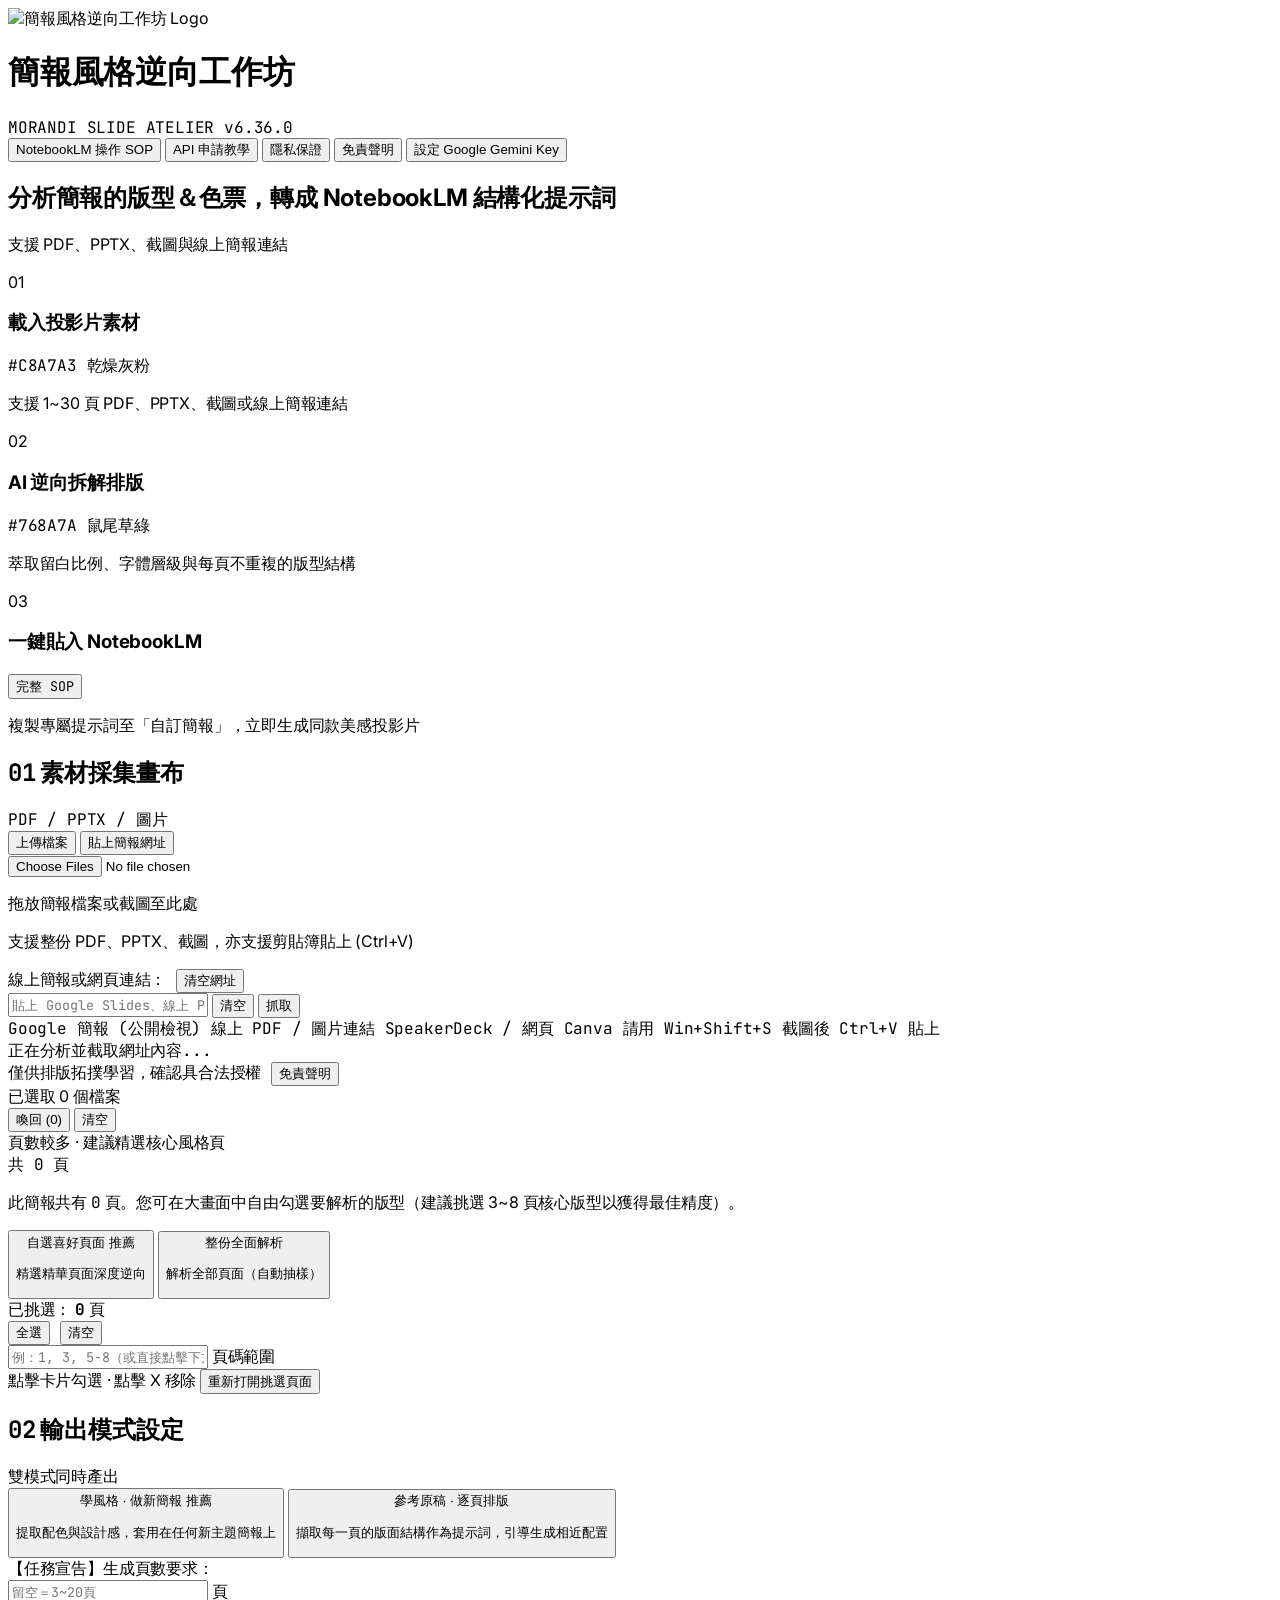
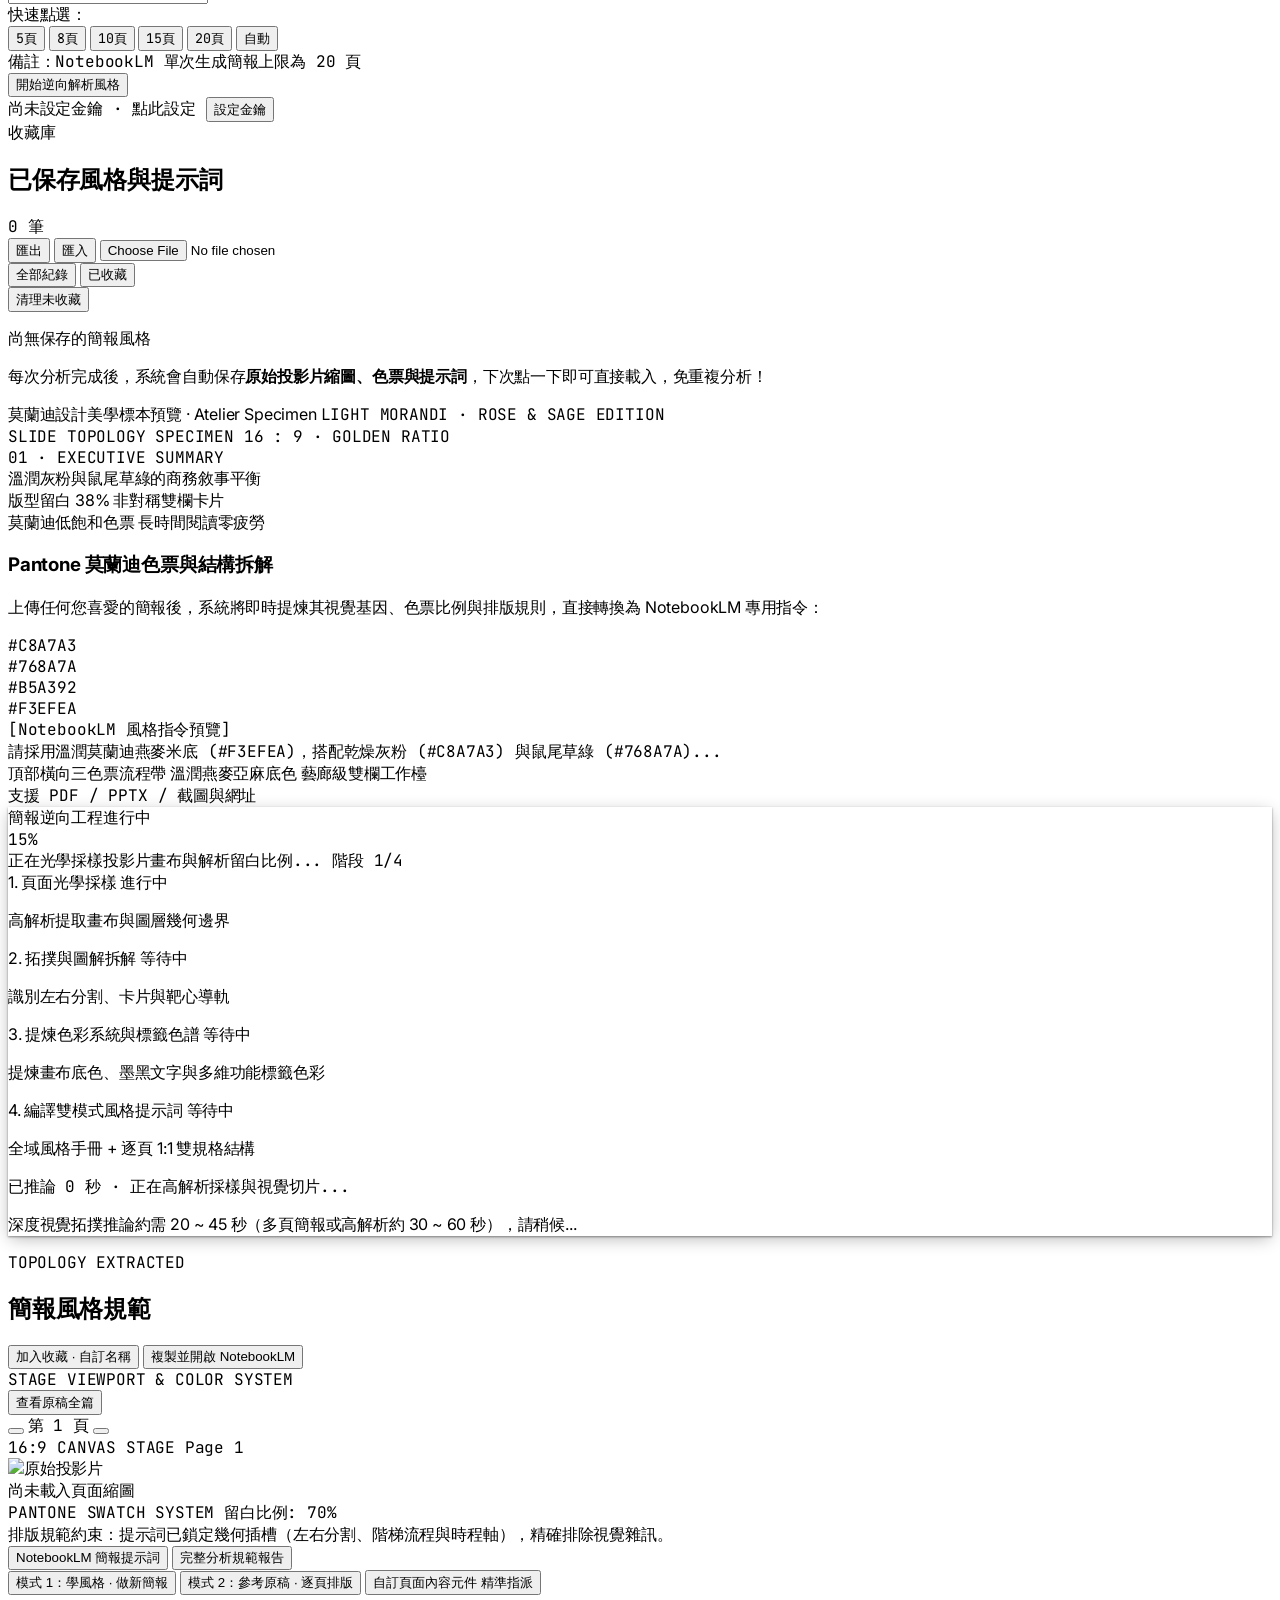
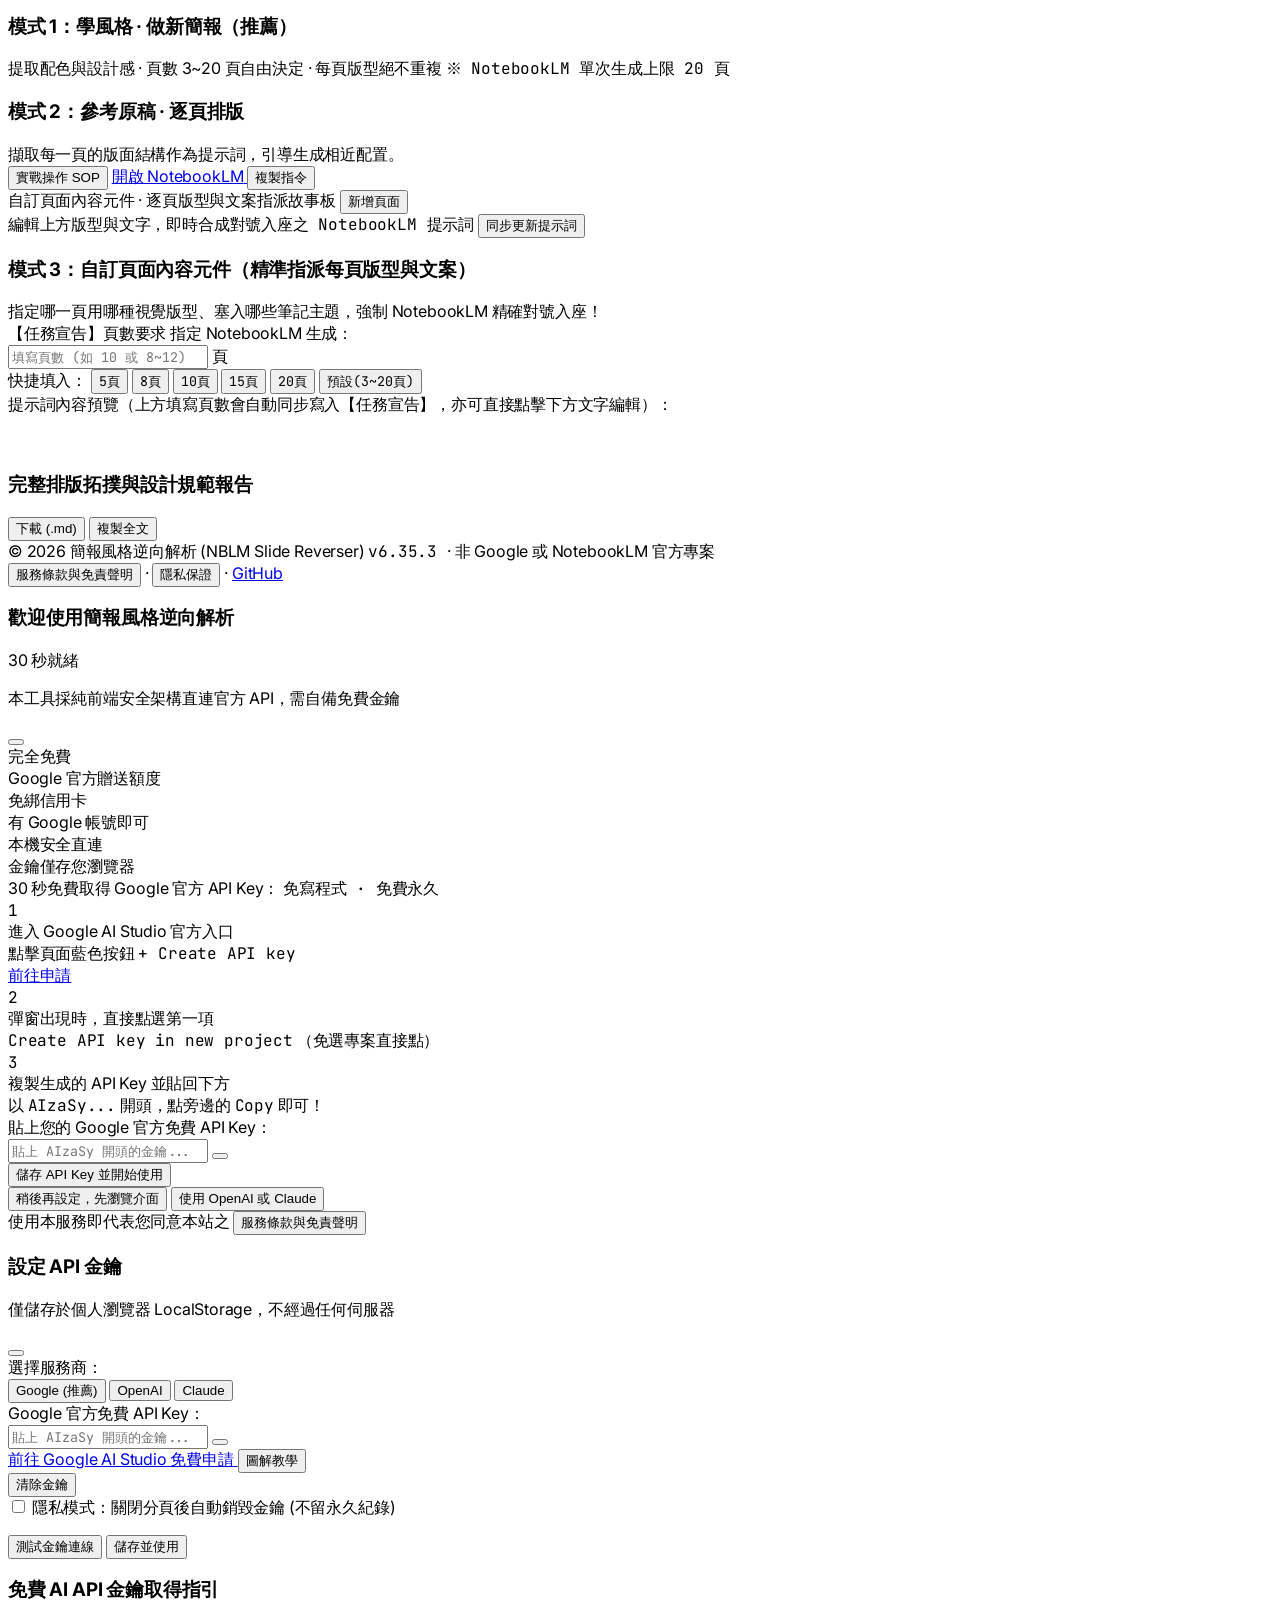
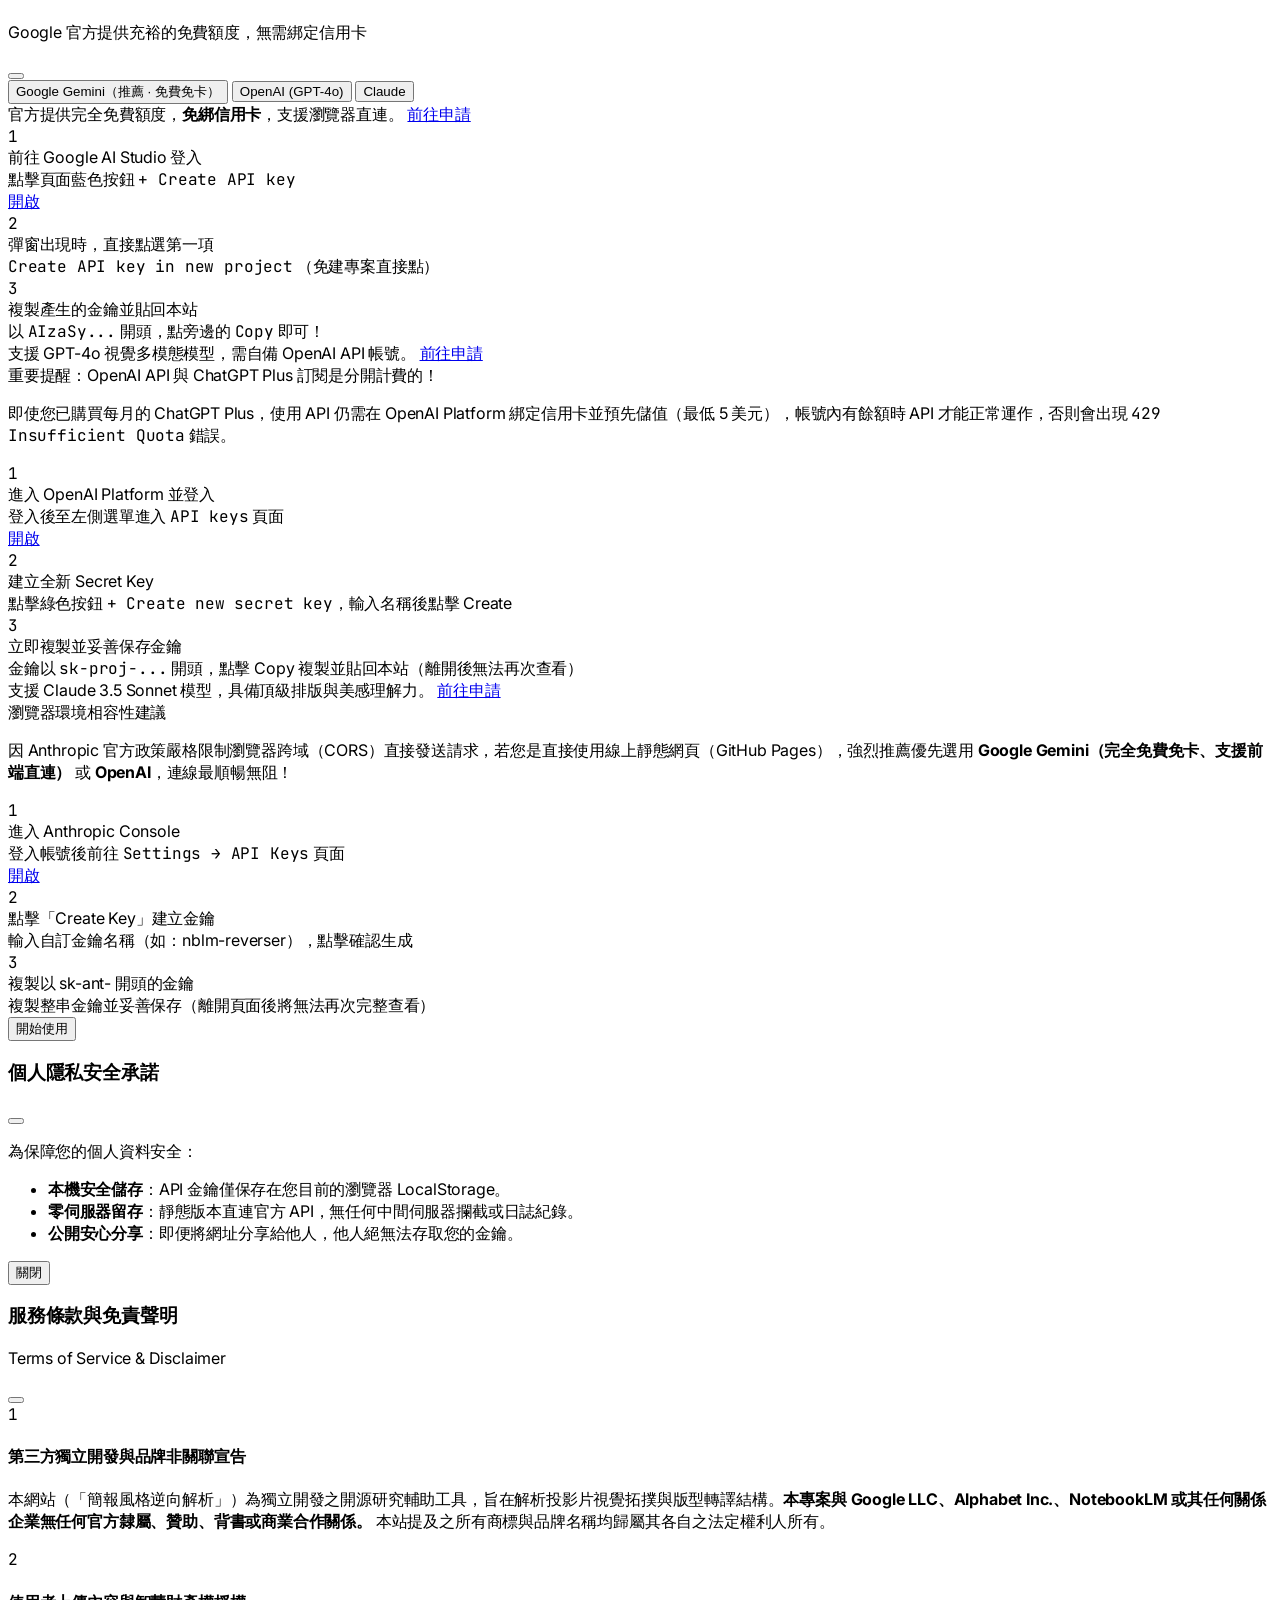
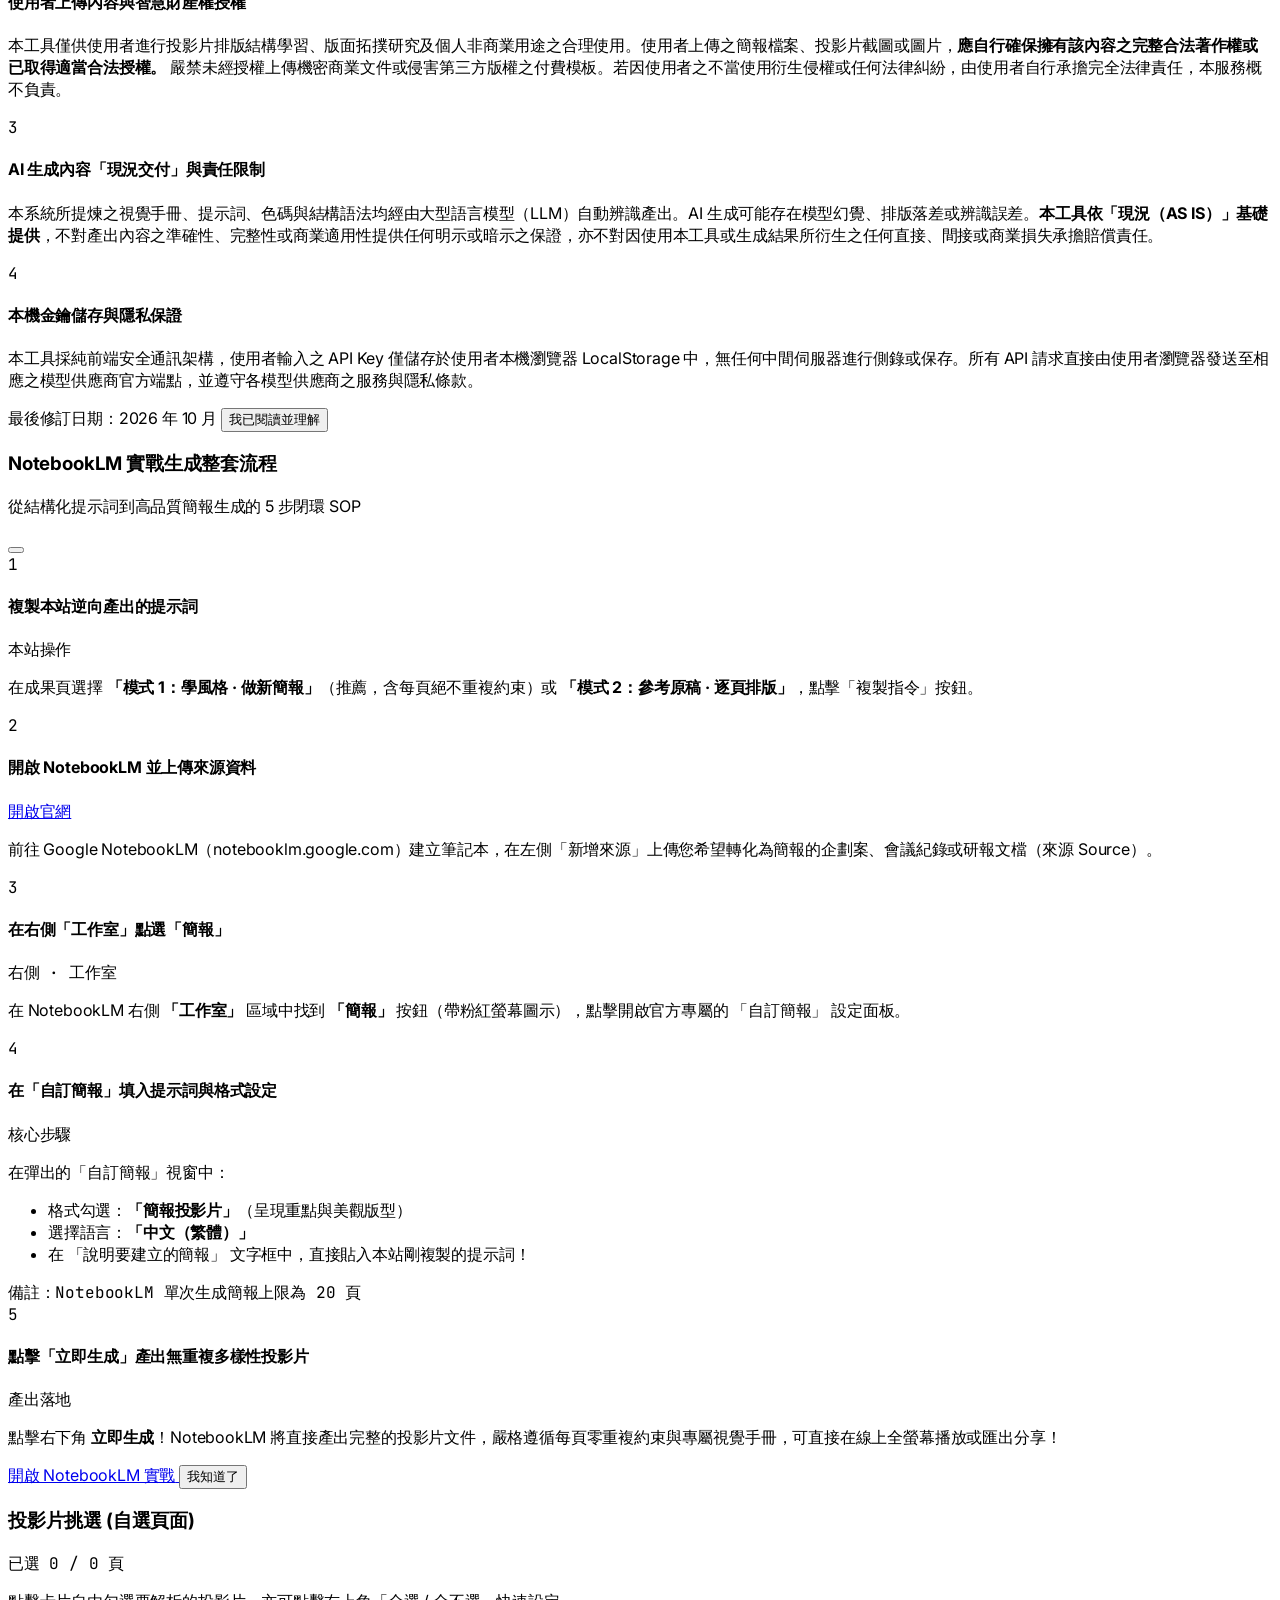
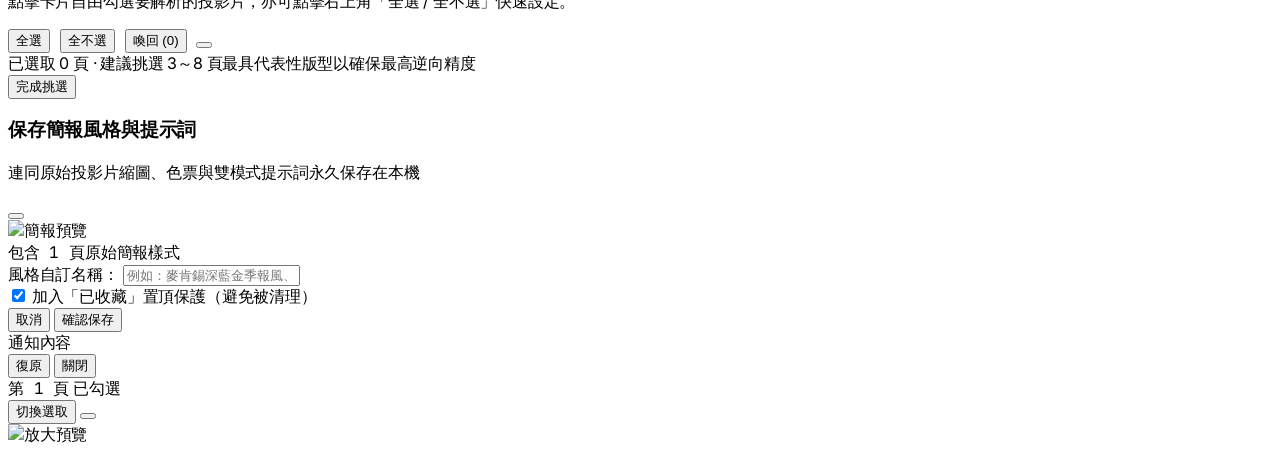
==== commit 0eb84b07: "feat(engine): optimize slide analysis skill & anti-distortion guardrails from 2-deck forensic compar" ====
--- a/static/index.html
+++ b/static/index.html
@@ -1,23 +1,42 @@
 <!DOCTYPE html>
-<html lang="zh-TW" class="dark">
+<html lang="zh-TW">
 <head>
   <meta charset="UTF-8">
   <meta name="viewport" content="width=device-width, initial-scale=1.0">
+  <meta http-equiv="Cache-Control" content="no-cache, no-store, must-revalidate">
+  <meta http-equiv="Pragma" content="no-cache">
+  <meta http-equiv="Expires" content="0">
   <title>簡報風格逆向解析 | 提煉專業投影片拓撲、色票與 NotebookLM 提示詞</title>
   <script src="https://cdn.tailwindcss.com"></script>
   <script>
     tailwind.config = {
-      darkMode: 'class',
       theme: {
         extend: {
           colors: {
+            morandi: {
+              oatmeal: '#F3EFEA',
+              linen: '#EAE3DC',
+              cream: '#FAF8F5',
+              rose: '#C8A7A3',
+              roseDeep: '#8F6561',
+              roseTint: '#F4EAE8',
+              sage: '#768A7A',
+              sageDeep: '#4E6152',
+              sageTint: '#E9EFEA',
+              taupe: '#B5A392',
+              taupeDeep: '#6E5E4F',
+              taupeTint: '#F1ECE6',
+              ink: '#322E2B',
+              secondary: '#68615B',
+              muted: '#968E86'
+            },
             graphite: {
-              canvas: '#0B0C0E',
-              card: '#13151A',
-              cardSub: '#181A20',
-              input: '#0E1013',
-              border: 'rgba(255, 255, 255, 0.08)',
-              borderFocus: 'rgba(255, 255, 255, 0.25)'
+              canvas: '#F3EFEA',
+              card: '#FAF8F5',
+              cardSub: '#F1ECE6',
+              input: '#F3EFEA',
+              border: 'rgba(50, 46, 43, 0.09)',
+              borderFocus: 'rgba(118, 138, 122, 0.45)'
             }
           }
         }
@@ -35,153 +54,463 @@
       window.pdfjsLib.GlobalWorkerOptions.workerSrc = 'https://cdnjs.cloudflare.com/ajax/libs/pdf.js/3.11.174/pdf.worker.min.js';
     }
   </script>
-  <link rel="stylesheet" href="style.css?v=5.8.0">
+  <link rel="icon" type="image/svg+xml" href="favicon.svg?v=6.34.2">
+  <link rel="icon" type="image/png" sizes="32x32" href="favicon-32x32.png?v=6.34.2">
+  <link rel="icon" type="image/png" sizes="16x16" href="favicon-16x16.png?v=6.34.2">
+  <link rel="apple-touch-icon" sizes="180x180" href="apple-touch-icon.png?v=6.34.2">
+  <link rel="shortcut icon" href="favicon.ico?v=6.34.2">
+  <meta name="theme-color" content="#F3EFEA">
+  <link rel="stylesheet" href="style.css?v=6.34.2">
 </head>
-<body class="bg-[#0B0C0E] text-zinc-200 min-h-screen flex flex-col font-sans selection:bg-zinc-700 selection:text-white antialiased">
-
-  <!-- 頂部導航列 (精密極簡高階設計) -->
-  <header class="border-b border-white/[0.08] bg-[#0E1013]/90 backdrop-blur-md sticky top-0 z-40">
-    <div class="max-w-7xl mx-auto px-4 sm:px-6 lg:px-8 h-14 flex items-center justify-between">
-      <div class="flex items-center space-x-3">
-        <!-- 象徵版面拓撲與幾何骨架的極簡 Icon -->
-        <div class="w-8 h-8 rounded-lg bg-white/10 text-zinc-100 border border-white/10 flex items-center justify-center">
-          <i data-lucide="layout-template" class="w-4 h-4 text-zinc-200"></i>
-        </div>
-        <div class="flex items-center gap-2.5">
-          <h1 class="text-sm font-semibold text-zinc-100 tracking-tight">
-            簡報風格逆向解析
+<body class="studio-canvas-bg text-[#322E2B] min-h-screen flex flex-col font-sans selection:bg-[#C8A7A3]/30 selection:text-[#322E2B] antialiased">
+
+    <!-- 頂部藝廊導覽列 (Morandi Editorial Masthead) -->
+  <header class="border-b border-[#322E2B]/[0.09] bg-[#F3EFEA]/90 backdrop-blur-md sticky top-0 z-40">
+    <div class="max-w-7xl mx-auto px-4 sm:px-6 lg:px-8 h-16 flex items-center justify-between">
+      <div class="flex items-center space-x-3.5">
+        <!-- 品牌莫蘭迪標誌 (方案 A：層疊色票 × 構圖網格) -->
+        <div class="w-9 h-9 rounded-xl overflow-hidden flex items-center justify-center shrink-0 transition-transform hover:scale-105">
+          <img src="favicon.svg?v=6.34.2" alt="簡報風格逆向工作坊 Logo" class="w-full h-full block">
+        </div>
+        <div class="flex items-center gap-2.5 flex-nowrap shrink-0">
+          <h1 class="font-serif-tc text-base sm:text-lg font-bold text-[#322E2B] tracking-tight flex items-center gap-2 whitespace-nowrap">
+            <span>簡報風格逆向工作坊</span>
           </h1>
-          <span class="text-[11px] px-2 py-0.5 rounded-md bg-white/[0.05] text-zinc-400 font-mono border border-white/[0.08]">
-            NotebookLM 專用簡報拓撲轉譯
+          <span class="hidden xl:inline-block text-[10px] px-2.5 py-0.5 rounded-full bg-[#FAF8F5] text-[#968E86] font-mono tracking-wider border border-[#322E2B]/10 font-semibold whitespace-nowrap">
+            MORANDI SLIDE ATELIER
           </span>
+          <span class="text-[11px] px-2.5 py-0.5 rounded-full bg-[#E9EFEA] text-[#4E6152] font-mono border border-[#C4D1C6] font-semibold shadow-sm flex items-center gap-1.5 whitespace-nowrap shrink-0" title="系統當前版本號">
+            <span class="w-1.5 h-1.5 rounded-full bg-[#768A7A]"></span>
+            <span id="system-version-badge">v6.36.0</span>
+          </span>
         </div>
       </div>
 
       <!-- 右側控制組 -->
-      <div class="flex items-center space-x-2 sm:space-x-2.5">
-        <button id="btn-tutorial" class="flex items-center space-x-1.5 px-3 py-1.5 text-xs font-medium text-zinc-300 hover:text-white bg-white/[0.04] hover:bg-white/[0.08] rounded-lg border border-white/[0.08] transition-colors cursor-pointer">
-          <i data-lucide="help-circle" class="w-3.5 h-3.5 text-zinc-400"></i>
-          <span>免費金鑰教學</span>
-        </button>
-
-        <button id="btn-security" class="hidden sm:flex items-center space-x-1.5 px-3 py-1.5 text-xs font-medium text-zinc-300 hover:text-white bg-white/[0.04] hover:bg-white/[0.08] rounded-lg border border-white/[0.08] transition-colors cursor-pointer">
-          <i data-lucide="shield-check" class="w-3.5 h-3.5 text-zinc-400"></i>
+      <div class="flex items-center space-x-2 shrink-0">
+        <button id="btn-nblm-header-guide" class="flex items-center space-x-1.5 px-3 py-1.5 text-xs font-semibold text-[#8F6561] hover:text-[#322E2B] bg-[#F4EAE8] hover:bg-[#EBDAD7] rounded-full border border-[#DFC9C6] transition-colors cursor-pointer shadow-sm whitespace-nowrap shrink-0">
+          <i data-lucide="book-open" class="w-3.5 h-3.5 text-[#8F6561] shrink-0"></i>
+          <span>NotebookLM 操作 SOP</span>
+        </button>
+
+        <button id="btn-tutorial" class="flex items-center space-x-1.5 px-3 py-1.5 text-xs font-medium text-[#68615B] hover:text-[#322E2B] bg-[#FAF8F5] hover:bg-white rounded-full border border-[#322E2B]/10 transition-colors cursor-pointer whitespace-nowrap shrink-0">
+          <i data-lucide="help-circle" class="w-3.5 h-3.5 text-[#968E86] shrink-0"></i>
+          <span>API 申請教學</span>
+        </button>
+
+        <button id="btn-security" class="hidden sm:flex items-center space-x-1.5 px-3 py-1.5 text-xs font-medium text-[#68615B] hover:text-[#322E2B] bg-[#FAF8F5] hover:bg-white rounded-full border border-[#322E2B]/10 transition-colors cursor-pointer whitespace-nowrap shrink-0">
+          <i data-lucide="shield-check" class="w-3.5 h-3.5 text-[#968E86] shrink-0"></i>
           <span>隱私保證</span>
         </button>
 
+        <button id="btn-disclaimer" class="hidden sm:flex items-center space-x-1.5 px-3 py-1.5 text-xs font-medium text-[#68615B] hover:text-[#322E2B] bg-[#FAF8F5] hover:bg-white rounded-full border border-[#322E2B]/10 transition-colors cursor-pointer whitespace-nowrap shrink-0">
+          <i data-lucide="scale" class="w-3.5 h-3.5 text-[#968E86] shrink-0"></i>
+          <span>免責聲明</span>
+        </button>
+
         <!-- AI 金鑰狀態按鈕 -->
-        <button id="btn-apikey-modal" class="flex items-center space-x-2 px-3 py-1.5 text-xs font-medium rounded-lg border border-white/[0.08] bg-white/[0.04] hover:bg-white/[0.08] text-zinc-200 transition-colors cursor-pointer">
-          <span class="w-2 h-2 rounded-full" id="status-indicator-dot"></span>
-          <span id="status-indicator-text" class="text-zinc-300 font-medium">設定 API 金鑰</span>
-          <i data-lucide="sliders-horizontal" class="w-3 h-3 text-zinc-500"></i>
+        <button id="btn-apikey-modal" class="flex items-center space-x-2 px-3.5 py-1.5 text-xs font-medium rounded-full border border-[#322E2B] bg-[#322E2B] hover:bg-[#46413D] text-[#FAF8F5] transition-colors cursor-pointer shadow-sm whitespace-nowrap shrink-0">
+          <span class="w-2 h-2 rounded-full bg-[#95B89C] shrink-0" id="status-indicator-dot"></span>
+          <span id="status-indicator-text" class="text-[#FAF8F5] font-medium font-mono text-[11px] whitespace-nowrap">設定 API 金鑰</span>
+          <i data-lucide="sliders-horizontal" class="w-3 h-3 text-[#D9CEC2] shrink-0"></i>
         </button>
       </div>
     </div>
   </header>
 
-  <!-- 主內容區 -->
-  <main class="flex-1 max-w-7xl w-full mx-auto px-4 sm:px-6 lg:px-8 py-6 grid grid-cols-1 lg:grid-cols-12 gap-5">
-
-    <!-- 左側面板：上傳與解析控制 (4 cols) -->
+  <!-- 主內容區 (Morandi Atelier Layout) -->
+  <main class="flex-1 max-w-7xl w-full mx-auto px-4 sm:px-6 lg:px-8 py-7 space-y-6">
+
+    <!-- 全新頂部結構：藝廊標題與橫跨全寬的莫蘭迪三色票流程帶 -->
+    <section class="space-y-4">
+      <div class="flex flex-col md:flex-row md:items-end justify-between gap-2">
+        <div>
+          <h2 class="font-serif-tc text-xl sm:text-2xl font-bold text-[#322E2B] tracking-tight">分析簡報的版型＆色票，轉成 NotebookLM 結構化提示詞</h2>
+          <p class="text-xs sm:text-[13px] text-[#68615B] mt-1">支援 PDF、PPTX、截圖與線上簡報連結</p>
+        </div>
+      </div>
+
+      <!-- 莫蘭迪三色票流程橫幅 (01 乾燥灰粉 · 02 鼠尾草綠 · 03 燕麥暖駝) -->
+      <div class="grid grid-cols-1 md:grid-cols-3 gap-4">
+        <div class="morandi-step-card morandi-step-01">
+          <div class="morandi-swatch-chip">01</div>
+          <div class="min-w-0 flex-1">
+            <div class="flex items-center justify-between gap-1.5 mb-0.5">
+              <h3 class="text-xs sm:text-[13.5px] font-bold text-[#322E2B] truncate">載入投影片素材</h3>
+              <span class="text-[10px] font-mono text-[#8F6561] font-medium shrink-0">#C8A7A3 乾燥灰粉</span>
+            </div>
+            <p class="text-[11.5px] text-[#68615B] leading-snug">支援 1~30 頁 PDF、PPTX、截圖或線上簡報連結</p>
+          </div>
+        </div>
+
+        <div class="morandi-step-card morandi-step-02">
+          <div class="morandi-swatch-chip">02</div>
+          <div class="min-w-0 flex-1">
+            <div class="flex items-center justify-between gap-1.5 mb-0.5">
+              <h3 class="text-xs sm:text-[13.5px] font-bold text-[#322E2B] truncate">AI 逆向拆解排版</h3>
+              <span class="text-[10px] font-mono text-[#4E6152] font-medium shrink-0">#768A7A 鼠尾草綠</span>
+            </div>
+            <p class="text-[11.5px] text-[#68615B] leading-snug">萃取留白比例、字體層級與每頁不重複的版型結構</p>
+          </div>
+        </div>
+
+        <div class="morandi-step-card morandi-step-03">
+          <div class="morandi-swatch-chip">03</div>
+          <div class="min-w-0 flex-1">
+            <div class="flex items-center justify-between gap-1.5 mb-0.5">
+              <h3 class="text-xs sm:text-[13.5px] font-bold text-[#322E2B] truncate">一鍵貼入 NotebookLM</h3>
+              <button id="btn-open-nblm-tutorial-sidebar" type="button" class="text-[10px] font-mono font-semibold text-[#6E5E4F] hover:text-[#322E2B] bg-white/60 hover:bg-white px-2 py-0.5 rounded-full border border-[#D9CEC2] flex items-center gap-0.5 cursor-pointer shrink-0 transition-colors">
+                <span>完整 SOP</span>
+                <i data-lucide="chevron-right" class="w-2.5 h-2.5"></i>
+              </button>
+            </div>
+            <p class="text-[11.5px] text-[#68615B] leading-snug">複製專屬提示詞至「自訂簡報」，立即生成同款美感投影片</p>
+          </div>
+        </div>
+      </div>
+    </section>
+
+    <!-- 主工作台：不對稱雙欄藝廊結構 (Left Studio Controls + Right Atelier Showcase) -->
+    <div class="grid grid-cols-1 lg:grid-cols-12 gap-6 items-start">
+
+    <!-- 左側面板：採集與輸出模式整合沙龍卡 (4 cols) -->
     <div class="lg:col-span-4 flex flex-col space-y-4">
       
-      <!-- 1. 上傳卡片 -->
-      <div class="bg-[#13151A] rounded-xl p-5 card-soft-shadow border border-white/[0.08] space-y-3.5">
-        <div class="flex items-center justify-between">
-          <h2 class="text-xs font-semibold text-zinc-100 flex items-center gap-2 tracking-wide uppercase">
-            <i data-lucide="file-input" class="w-3.5 h-3.5 text-zinc-400"></i>
-            參考投影片
+      <!-- 整合式工作坊控制面板 -->
+      <div class="studio-panel p-5 sm:p-6 space-y-4">
+        <div class="flex items-center justify-between border-b border-[#322E2B]/[0.09] pb-2.5">
+          <h2 class="text-xs sm:text-[13px] font-bold text-[#322E2B] flex items-center gap-2 tracking-wide">
+            <span class="px-2 py-0.5 rounded-md bg-[#C8A7A3] text-[#382826] flex items-center justify-center text-[10px] font-mono font-bold">01</span>
+            <span>素材採集畫布</span>
           </h2>
-          <span class="text-[11px] text-zinc-500 font-mono">PDF · PPTX · 圖片</span>
+          <span class="text-[10px] text-[#968E86] font-mono">PDF / PPTX / 圖片</span>
+        </div>
+
+        <!-- 來源模式切換：檔案上傳 vs 網址爬取 -->
+        <div class="grid grid-cols-2 gap-1 p-1 bg-[#EAE3DC] rounded-xl border border-[#322E2B]/[0.07] text-xs font-semibold">
+          <button id="tab-source-file" type="button" class="py-2 px-3 rounded-lg font-semibold text-[#322E2B] bg-white shadow-sm flex items-center justify-center gap-1.5 transition-all cursor-pointer">
+            <i data-lucide="file-up" class="w-3.5 h-3.5 text-[#8F6561]"></i>
+            <span>上傳檔案</span>
+          </button>
+          <button id="tab-source-url" type="button" class="py-2 px-3 rounded-lg font-medium text-[#68615B] hover:text-[#322E2B] flex items-center justify-center gap-1.5 transition-all cursor-pointer">
+            <i data-lucide="globe" class="w-3.5 h-3.5 text-[#68615B]"></i>
+            <span>貼上簡報網址</span>
+          </button>
         </div>
 
         <!-- 檔案上傳原生 Input -->
         <input type="file" id="file-input" class="hidden" multiple accept=".pptx,.pdf,.png,.jpg,.jpeg,.webp">
 
-        <!-- 拖曳區域 (精確現代線條) -->
-        <div id="drop-zone" class="border border-dashed border-white/15 hover:border-zinc-400 bg-white/[0.02] hover:bg-white/[0.04] rounded-lg p-6 text-center cursor-pointer transition-colors duration-150 group">
+        <!-- 拖曳區域 (裁切墊/燈箱工作台風格) -->
+        <div id="drop-zone" class="studio-dropzone p-7 text-center cursor-pointer relative group">
+          <span class="crop-mark crop-tl"></span>
+          <span class="crop-mark crop-tr"></span>
+          <span class="crop-mark crop-bl"></span>
+          <span class="crop-mark crop-br"></span>
           <div class="flex flex-col items-center justify-center space-y-2 pointer-events-none">
-            <div class="w-10 h-10 rounded-lg bg-white/[0.06] text-zinc-300 group-hover:text-white flex items-center justify-center border border-white/[0.08] transition-colors">
-              <i data-lucide="upload-cloud" class="w-5 h-5 text-zinc-400 group-hover:text-zinc-200"></i>
+            <div class="w-12 h-12 rounded-2xl bg-[#F4EAE8] text-[#8F6561] flex items-center justify-center border border-[#DFC9C6] shadow-sm transition-transform group-hover:scale-105">
+              <i data-lucide="upload-cloud" class="w-5 h-5 text-[#8F6561]"></i>
             </div>
             <div>
-              <p class="text-xs font-medium text-zinc-200 group-hover:text-white">
-                拖放檔案至此處，或點擊選擇
+              <p class="text-sm font-semibold text-[#322E2B]">
+                拖放簡報檔案或截圖至此處
               </p>
-              <p class="text-[11px] text-zinc-500 mt-0.5">
-                支援整份簡報檔或高畫質投影片截圖
+              <p class="text-[11.5px] text-[#968E86] mt-0.5">
+                支援整份 PDF、PPTX、截圖，亦支援剪貼簿貼上 (Ctrl+V)
               </p>
             </div>
           </div>
+        </div>
+
+        <!-- 網址爬取區域 -->
+        <div id="url-zone" class="hidden p-4 rounded-xl bg-[#F3EFEA] border border-[#322E2B]/[0.09] space-y-3">
+          <div class="space-y-1.5">
+            <div class="flex items-center justify-between text-[11px]">
+              <label for="input-source-url" class="font-medium text-[#68615B] flex items-center gap-1.5 font-mono">
+                <i data-lucide="link" class="w-3.5 h-3.5 text-[#8F6561]"></i>
+                <span>線上簡報或網頁連結：</span>
+              </label>
+              <button 
+                id="btn-clear-url-text" 
+                type="button" 
+                class="text-[#968E86] hover:text-rose-400 flex items-center gap-1 font-medium cursor-pointer transition-colors text-[11px]"
+                title="清空網址輸入框"
+              >
+                <i data-lucide="x" class="w-3 h-3"></i>
+                <span>清空網址</span>
+              </button>
+            </div>
+            <div class="flex items-center gap-1.5">
+              <input 
+                type="url" 
+                id="input-source-url" 
+                placeholder="貼上 Google Slides、線上 PDF、Gamma 或網頁連結..." 
+                class="flex-1 px-3 py-2 text-xs bg-white/[0.04] border border-[#322E2B]/[0.12] rounded-lg text-[#322E2B] placeholder-zinc-500 focus:outline-none focus:border-sky-500/50 focus:ring-1 focus:ring-sky-500/50 font-mono transition-colors"
+              />
+              <button 
+                id="btn-clear-url" 
+                type="button" 
+                class="px-2.5 py-2 text-xs font-medium text-[#68615B] hover:text-rose-300 hover:bg-rose-500/10 border border-[#322E2B]/[0.12] rounded-lg flex items-center gap-1 shrink-0 transition-colors cursor-pointer"
+                title="清空網址"
+              >
+                <i data-lucide="x" class="w-3.5 h-3.5"></i>
+                <span>清空</span>
+              </button>
+              <button 
+                id="btn-crawl-url" 
+                type="button" 
+                class="px-3.5 py-2 text-xs font-semibold text-white bg-[#768A7A] hover:bg-[#586B5C] rounded-lg shadow-sm flex items-center gap-1.5 shrink-0 transition-colors cursor-pointer disabled:opacity-50 disabled:cursor-not-allowed"
+              >
+                <i data-lucide="arrow-down-to-dot" class="w-3.5 h-3.5"></i>
+                <span>抓取</span>
+              </button>
+            </div>
+          </div>
+          
+          <div class="flex flex-wrap items-center gap-1 text-[10px] text-[#68615B] font-mono">
+            <span class="bg-white/[0.04] px-1.5 py-0.5 rounded border border-[#322E2B]/[0.08]">Google 簡報 (公開檢視)</span>
+            <span class="bg-white/[0.04] px-1.5 py-0.5 rounded border border-[#322E2B]/[0.08]">線上 PDF / 圖片連結</span>
+            <span class="bg-white/[0.04] px-1.5 py-0.5 rounded border border-[#322E2B]/[0.08]">SpeakerDeck / 網頁</span>
+            <span class="bg-[#F1ECE6] text-[#6E5E4F] px-1.5 py-0.5 rounded border border-[#D9CEC2]">Canva 請用 Win+Shift+S 截圖後 Ctrl+V 貼上</span>
+          </div>
+
+          <!-- 抓取狀態回饋 -->
+          <div id="url-crawl-status" class="hidden text-xs py-2 px-3 rounded-lg bg-[#F4EAE8] border border-[#DFC9C6] text-[#8F6561] flex items-center gap-2 font-mono">
+            <i data-lucide="loader-2" class="w-3.5 h-3.5 animate-spin shrink-0"></i>
+            <span id="url-crawl-status-text">正在分析並截取網址內容...</span>
+          </div>
+        </div>
+
+        <!-- 免責與授權提示小字 -->
+        <div class="flex items-center justify-between text-[11px] text-[#968E86] px-0.5 pt-0.5">
+          <span class="flex items-center gap-1 font-mono text-[10px]">
+            <i data-lucide="shield-alert" class="w-3 h-3 text-[#968E86]"></i>
+            僅供排版拓撲學習，確認具合法授權
+          </span>
+          <button id="btn-open-disclaimer-link" type="button" class="text-[#68615B] hover:text-[#322E2B] underline cursor-pointer transition-colors text-[11px]">
+            免責聲明
+          </button>
         </div>
 
         <!-- 檔案列表與縮圖預覽 -->
         <div id="file-preview-section" class="hidden space-y-2.5 pt-1">
-          <div class="flex items-center justify-between text-xs text-zinc-400">
-            <span id="file-count-label" class="font-medium text-zinc-300">已選取 0 個檔案</span>
-            <button id="btn-clear-files" class="text-zinc-400 hover:text-rose-400 flex items-center gap-1 font-medium cursor-pointer transition-colors text-[11px]">
-              <i data-lucide="trash-2" class="w-3 h-3"></i>
-              清空
+          <div class="flex items-center justify-between text-xs text-[#68615B]">
+            <span id="file-count-label" class="font-medium text-[#68615B]">已選取 0 個檔案</span>
+            <div class="flex items-center gap-1.5">
+              <button id="btn-undo-delete" type="button" class="hidden text-[#8F6561] hover:text-[#6E5E4F] flex items-center gap-1 font-medium cursor-pointer transition-colors text-[11px] bg-[#F1ECE6] hover:bg-[#F1ECE6] px-2 py-0.5 rounded-md border border-[#D9CEC2]">
+                <i data-lucide="rotate-ccw" class="w-3 h-3"></i>
+                <span id="undo-delete-label">喚回 (0)</span>
+              </button>
+              <button id="btn-clear-files" class="text-[#68615B] hover:text-rose-400 flex items-center gap-1 font-medium cursor-pointer transition-colors text-[11px]">
+                <i data-lucide="trash-2" class="w-3 h-3"></i>
+                清空
+              </button>
+            </div>
+          </div>
+
+          <!-- 頁數較多 (>8頁) 觸發之解析範圍選擇面板 -->
+          <div id="page-selection-panel" class="hidden space-y-2.5 p-3 rounded-xl bg-amber-500/[0.04] border border-amber-500/25">
+            <div class="flex items-center justify-between">
+              <div class="flex items-center gap-1.5 text-xs font-semibold text-[#6E5E4F]">
+                <i data-lucide="sparkles" class="w-3.5 h-3.5 text-[#8F6561] shrink-0"></i>
+                <span>頁數較多 · 建議精選核心風格頁</span>
+              </div>
+              <span id="page-selection-badge" class="px-1.5 py-0.2 rounded text-[10px] font-mono bg-[#F1ECE6] text-[#6E5E4F] border border-[#D9CEC2]">共 0 頁</span>
+            </div>
+
+            <p class="text-[11px] text-[#68615B] leading-relaxed">
+              此簡報共有 <span id="prompt-total-pages" class="text-[#322E2B] font-mono font-medium">0</span> 頁。您可在大畫面中自由勾選要解析的版型（建議挑選 3~8 頁核心版型以獲得最佳精度）。
+            </p>
+
+            <!-- 模式切換：自選喜好頁面 vs 整份解析 -->
+            <div class="grid grid-cols-2 gap-1.5">
+              <button type="button" id="btn-mode-custom-pages" class="page-scope-btn active p-2 rounded-lg text-left transition-all cursor-pointer bg-white/10 text-white border border-white/20">
+                <div class="flex items-center justify-between mb-0.5">
+                  <span class="text-xs font-semibold flex items-center gap-1.5">
+                    <i data-lucide="check-square" class="w-3 h-3 text-[#4E6152]"></i>
+                    自選喜好頁面
+                  </span>
+                  <span class="text-[9px] font-mono px-1 py-0.2 rounded bg-[#E9EFEA] text-[#4E6152]">推薦</span>
+                </div>
+                <p class="text-[10px] text-[#68615B] leading-tight">精選精華頁面深度逆向</p>
+              </button>
+
+              <button type="button" id="btn-mode-all-pages" class="page-scope-btn p-2 rounded-lg text-left transition-all cursor-pointer bg-white/[0.03] text-[#68615B] border border-transparent hover:bg-white/[0.06]">
+                <div class="flex items-center justify-between mb-0.5">
+                  <span class="text-xs font-semibold text-[#68615B] flex items-center gap-1.5">
+                    <i data-lucide="layers" class="w-3 h-3 text-[#68615B]"></i>
+                    整份全面解析
+                  </span>
+                </div>
+                <p class="text-[10px] text-[#968E86] leading-tight">解析全部頁面（自動抽樣）</p>
+              </button>
+            </div>
+
+            <!-- 自選模式的控制項：範圍輸入框與快捷按鈕 -->
+            <div id="custom-pages-controls" class="space-y-1.5 pt-1.5 border-t border-[#322E2B]/[0.08]">
+              <div class="flex items-center justify-between text-[11px] text-[#68615B]">
+                <span class="flex items-center gap-1">
+                  <span>已挑選：</span>
+                  <strong id="selected-pages-count" class="text-[#4E6152] font-mono text-xs">0</strong>
+                  <span>頁</span>
+                </span>
+                <div class="flex items-center gap-1 text-[10px] font-mono">
+
+                  <button type="button" id="btn-quick-select-all" class="px-1.5 py-0.5 rounded bg-white/[0.06] hover:bg-white/10 text-[#68615B] transition-colors cursor-pointer">全選</button>
+                  <button type="button" id="btn-quick-clear" class="px-1.5 py-0.5 rounded bg-white/[0.06] hover:bg-white/10 text-[#68615B] transition-colors cursor-pointer">清空</button>
+                </div>
+              </div>
+
+              <!-- 頁碼範圍輸入框 -->
+              <div class="relative">
+                <input type="text" id="input-page-ranges" placeholder="例：1, 3, 5-8（或直接點擊下方縮圖勾選）"
+                       class="w-full bg-[#F3EFEA] border border-[#322E2B]/[0.12] rounded-lg px-2.5 py-1.5 text-xs font-mono text-[#322E2B] placeholder:text-zinc-600 focus:outline-none focus:border-emerald-500/50 transition-colors">
+                <span class="absolute right-2.5 top-1.5 text-[10px] text-[#968E86] pointer-events-none font-mono">頁碼範圍</span>
+              </div>
+            </div>
+          </div>
+          <!-- 縮圖區輔助列與重新挑選按鈕 -->
+          <div class="flex items-center justify-between text-[11px] text-[#68615B] px-0.5 pt-0.5">
+            <span class="flex items-center gap-1 text-[10px] text-[#968E86]">
+              <i data-lucide="info" class="w-3 h-3"></i>
+              點擊卡片勾選 · 點擊 X 移除
+            </span>
+            <button type="button" id="btn-open-large-picker" class="text-[#4E6152] hover:text-[#4E6152] hover:underline flex items-center gap-1 text-[10px] font-mono cursor-pointer bg-[#E9EFEA] hover:bg-[#E9EFEA] px-2 py-0.5 rounded border border-[#C4D1C6] transition-colors">
+              <i data-lucide="maximize-2" class="w-2.5 h-2.5"></i>
+              <span>重新打開挑選頁面</span>
             </button>
           </div>
+
           <!-- 縮圖滾動區 -->
           <div id="thumbnail-gallery" class="grid grid-cols-3 gap-2 max-h-40 overflow-y-auto p-1 custom-scrollbar">
             <!-- 動態插入縮圖 -->
           </div>
         </div>
-      </div>
-
-      <!-- 2. 操作卡片：開始解析按鈕與狀態 (Solid Precision Button) -->
-      <div class="bg-[#13151A] rounded-xl p-4 card-soft-shadow border border-white/[0.08] space-y-3">
-        <!-- 提示詞模式選擇 (二選一) -->
-        <div class="space-y-1.5">
-          <div class="flex items-center justify-between text-xs font-medium text-zinc-300">
-            <span>提示詞輸出模式：</span>
-            <span class="text-[10px] text-zinc-500 font-mono">一次生成兩種模式</span>
-          </div>
-          <div class="grid grid-cols-2 gap-2" id="prompt-mode-selector">
-            <button type="button" data-prompt-mode="global" class="prompt-mode-btn active p-2 rounded-lg border text-left transition-all cursor-pointer bg-white/10 text-white border-white/20">
-              <div class="flex items-center justify-between mb-0.5">
-                <span class="text-xs font-semibold">模式 1：全域風格</span>
-                <span class="text-[9px] font-mono px-1 py-0.2 rounded bg-emerald-500/20 text-emerald-400 border border-emerald-500/30">推薦</span>
-              </div>
-              <p class="text-[10px] text-zinc-400 leading-tight">彈性 3~20 頁，提取整份色彩、字型與版型庫，任意筆記皆可直接套用。</p>
+
+        <!-- 分隔線與 02 輸出模式設定 (整合於同一張莫蘭迪工作坊卡片) -->
+        <div class="pt-2 border-t border-[#322E2B]/[0.09] space-y-3.5">
+          <div class="flex items-center justify-between pb-1">
+            <h2 class="text-xs sm:text-[13px] font-bold text-[#322E2B] flex items-center gap-2 tracking-wide">
+              <span class="px-2 py-0.5 rounded-md bg-[#768A7A] text-white flex items-center justify-center text-[10px] font-mono font-bold">02</span>
+              <span>輸出模式設定</span>
+            </h2>
+            <span class="text-[10px] text-[#968E86] font-mono">雙模式同時產出</span>
+          </div>
+
+          <!-- 提示詞模式選擇 -->
+          <div class="space-y-2">
+            <div class="grid grid-cols-2 gap-2.5" id="prompt-mode-selector">
+              <button type="button" data-prompt-mode="global" class="prompt-mode-btn active p-3 rounded-xl text-left transition-all cursor-pointer bg-[#E9EFEA] text-[#322E2B] border border-[#768A7A]">
+                <div class="flex items-center justify-between mb-1">
+                  <span class="text-xs font-bold text-[#322E2B]">學風格 · 做新簡報</span>
+                  <span class="text-[9px] font-mono px-1.5 py-0.2 rounded bg-[#768A7A] text-white font-semibold">推薦</span>
+                </div>
+                <p class="text-[11px] text-[#68615B] leading-snug">提取配色與設計感，套用在任何新主題簡報上</p>
+              </button>
+              <button type="button" data-prompt-mode="slide" class="prompt-mode-btn p-3 rounded-xl text-left transition-all cursor-pointer bg-[#F3EFEA] text-[#68615B] border border-transparent hover:border-[#D9CEC2]">
+                <div class="flex items-center justify-between mb-1">
+                  <span class="text-xs font-bold text-[#322E2B]">參考原稿 · 逐頁排版</span>
+                </div>
+                <p class="text-[11px] text-[#68615B] leading-snug">擷取每一頁的版面結構作為提示詞，引導生成相近配置</p>
+              </button>
+            </div>
+
+            <!-- 【任務宣告】頁數要求填寫欄 (左側面板同步設定) -->
+            <div class="p-2.5 rounded-xl bg-[#F3EFEA] border border-[#322E2B]/[0.09] space-y-1.5">
+              <div class="flex items-center justify-between gap-2">
+                <label for="input-target-pages-left" class="text-[11px] font-semibold text-[#322E2B] flex items-center gap-1.5">
+                  <i data-lucide="file-text" class="w-3.5 h-3.5 text-[#768A7A] shrink-0"></i>
+                  <span>【任務宣告】生成頁數要求：</span>
+                </label>
+                <div class="flex items-center gap-1">
+                  <input type="text" id="input-target-pages-left" placeholder="留空＝3~20頁" class="target-pages-input w-24 bg-[#FAF8F5] border border-[#D9CEC2] focus:border-[#768A7A] rounded-md px-2 py-1 text-xs font-mono font-bold text-[#322E2B] text-center placeholder:font-normal placeholder:text-[10px] placeholder:text-[#968E86] focus:outline-none">
+                  <span class="text-xs font-semibold text-[#322E2B]">頁</span>
+                </div>
+              </div>
+              <div class="flex items-center justify-between gap-1 pt-0.5 flex-wrap">
+                <span class="text-[10px] text-[#968E86] font-mono">快速點選：</span>
+                <div class="flex items-center gap-1 flex-wrap">
+                  <button type="button" data-quick-pages="5" class="quick-pages-btn px-1.5 py-0.5 rounded bg-[#FAF8F5] hover:bg-[#E9EFEA] text-[10px] font-mono text-[#68615B] hover:text-[#322E2B] border border-[#322E2B]/10 cursor-pointer">5頁</button>
+                  <button type="button" data-quick-pages="8" class="quick-pages-btn px-1.5 py-0.5 rounded bg-[#FAF8F5] hover:bg-[#E9EFEA] text-[10px] font-mono text-[#68615B] hover:text-[#322E2B] border border-[#322E2B]/10 cursor-pointer">8頁</button>
+                  <button type="button" data-quick-pages="10" class="quick-pages-btn px-1.5 py-0.5 rounded bg-[#FAF8F5] hover:bg-[#E9EFEA] text-[10px] font-mono text-[#68615B] hover:text-[#322E2B] border border-[#322E2B]/10 cursor-pointer">10頁</button>
+                  <button type="button" data-quick-pages="15" class="quick-pages-btn px-1.5 py-0.5 rounded bg-[#FAF8F5] hover:bg-[#E9EFEA] text-[10px] font-mono text-[#68615B] hover:text-[#322E2B] border border-[#322E2B]/10 cursor-pointer">15頁</button>
+                  <button type="button" data-quick-pages="20" class="quick-pages-btn px-1.5 py-0.5 rounded bg-[#FAF8F5] hover:bg-[#E9EFEA] text-[10px] font-mono text-[#68615B] hover:text-[#322E2B] border border-[#322E2B]/10 cursor-pointer">20頁</button>
+                  <button type="button" data-quick-pages="" class="quick-pages-btn px-1.5 py-0.5 rounded bg-[#FAF8F5] hover:bg-[#F4EAE8] text-[10px] font-mono text-[#8F6561] border border-[#DFC9C6] cursor-pointer">自動</button>
+                </div>
+              </div>
+            </div>
+
+            <div class="flex items-center gap-1.5 text-[10px] text-[#968E86] font-mono px-0.5 pt-0.5">
+              <i data-lucide="info" class="w-3 h-3 text-[#768A7A] shrink-0"></i>
+              <span>備註：NotebookLM 單次生成簡報上限為 20 頁</span>
+            </div>
+          </div>
+
+          <!-- 鼠尾草綠主行動按鈕 -->
+          <button id="btn-start-analyze" class="btn-morandi-sage w-full py-3.5 px-4 rounded-xl font-semibold text-sm text-white flex items-center justify-center space-x-2 disabled:opacity-40 disabled:cursor-not-allowed cursor-pointer active:scale-[0.99]">
+            <span>開始逆向解析風格</span>
+            <i data-lucide="arrow-right" class="w-4 h-4"></i>
+          </button>
+
+          <div class="flex items-center justify-between text-[11px] text-[#68615B] px-1 pt-0.5">
+            <span class="flex items-center gap-1.5 text-[#4E6152] font-medium font-mono text-[10px]">
+              <span class="w-1.5 h-1.5 rounded-full bg-[#768A7A]"></span>
+              <span id="active-engine-badge">智慧全自動適配</span>
+            </span>
+            <button type="button" id="btn-open-apikey-quick" class="text-[#8F6561] hover:text-[#322E2B] hover:underline cursor-pointer font-semibold transition-colors font-mono text-[11px]">
+              設定金鑰
             </button>
-            <button type="button" data-prompt-mode="slide" class="prompt-mode-btn p-2 rounded-lg border text-left transition-all cursor-pointer bg-white/[0.03] text-zinc-400 border-white/[0.08] hover:bg-white/[0.06]">
-              <div class="flex items-center justify-between mb-0.5">
-                <span class="text-xs font-semibold text-zinc-300">模式 2：逐頁 1:1</span>
-              </div>
-              <p class="text-[10px] text-zinc-500 leading-tight">100% 像素級還原特定投影片，逐頁嚴格對應填寫結構。</p>
+          </div>
+        </div>
+      </div>
+
+      <!-- 左欄下方：已保存風格與提示詞清單 (含原始簡報縮圖與色票) -->
+      <div id="panel-saved-styles" class="studio-panel p-5 sm:p-6 space-y-3.5">
+        <div class="flex items-center justify-between border-b border-[#322E2B]/[0.09] pb-2.5 gap-2">
+          <div class="flex items-center gap-2 min-w-0">
+            <span class="px-2 py-0.5 rounded-md bg-[#B5A392] text-white flex items-center justify-center text-[10px] font-mono font-bold shrink-0">收藏庫</span>
+            <h2 class="text-xs sm:text-[13px] font-bold text-[#322E2B] tracking-wide truncate">已保存風格與提示詞</h2>
+            <span id="saved-styles-count-badge" class="text-[10px] px-2 py-0.5 rounded-full bg-[#F1ECE6] text-[#6E5E4F] font-mono font-semibold border border-[#D9CEC2] shrink-0">0 筆</span>
+          </div>
+          <div class="flex items-center gap-1 shrink-0">
+            <button type="button" id="btn-export-saved-styles" class="px-2 py-0.5 rounded text-[10px] font-mono text-[#68615B] hover:text-[#322E2B] bg-[#F3EFEA] hover:bg-[#EAE3DC] border border-[#322E2B]/10 transition-colors cursor-pointer" title="匯出全部保存的風格與圖片備份 (.json)">
+              匯出
             </button>
-          </div>
-        </div>
-
-        <!-- 主按鈕：純粹高對比曜黑白按鈕，無俗氣漸層與彩色大光暈 -->
-        <button id="btn-start-analyze" class="w-full py-2.5 px-4 rounded-lg font-medium text-xs text-zinc-950 bg-zinc-100 hover:bg-white shadow-sm flex items-center justify-center space-x-2 transition-all duration-150 disabled:opacity-40 disabled:cursor-not-allowed cursor-pointer active:scale-[0.99]">
-          <span>開始解析風格</span>
-          <i data-lucide="arrow-right" class="w-3.5 h-3.5"></i>
-        </button>
-
-        <div class="flex items-center justify-between text-[11px] text-zinc-400 px-1 pt-0.5">
-          <span class="flex items-center gap-1.5 text-zinc-300 font-medium">
-            <span class="w-1.5 h-1.5 rounded-full bg-emerald-400"></span>
-            <span id="active-engine-badge">智慧全自動適配</span>
-          </span>
-          <button type="button" id="btn-open-apikey-quick" class="text-zinc-400 hover:text-zinc-200 hover:underline cursor-pointer font-medium transition-colors">
-            更換帳號 / 金鑰
+            <button type="button" id="btn-import-saved-styles" class="px-2 py-0.5 rounded text-[10px] font-mono text-[#68615B] hover:text-[#322E2B] bg-[#F3EFEA] hover:bg-[#EAE3DC] border border-[#322E2B]/10 transition-colors cursor-pointer" title="匯入備份檔 (.json)">
+              匯入
+            </button>
+            <input type="file" id="input-import-saved-styles" accept=".json" class="hidden">
+          </div>
+        </div>
+
+        <!-- 篩選列：全部紀錄 vs 星號收藏 -->
+        <div class="flex items-center justify-between gap-2">
+          <div class="flex items-center p-0.5 rounded-lg bg-[#F3EFEA] border border-[#322E2B]/[0.08] text-[11px]">
+            <button type="button" data-saved-filter="all" class="saved-filter-btn active px-2.5 py-1 rounded-md font-semibold bg-[#FAF8F5] text-[#322E2B] shadow-sm cursor-pointer transition-colors">
+              全部紀錄
+            </button>
+            <button type="button" data-saved-filter="fav" class="saved-filter-btn px-2.5 py-1 rounded-md font-medium text-[#68615B] hover:text-[#322E2B] cursor-pointer transition-colors flex items-center gap-1">
+              <span>已收藏</span>
+            </button>
+          </div>
+          <button type="button" id="btn-clear-unfav-styles" class="hidden text-[10px] font-mono text-[#968E86] hover:text-[#A65B56] transition-colors cursor-pointer">
+            清理未收藏
           </button>
         </div>
-      </div>
-
-      <!-- 簡約指引說明 -->
-      <div class="bg-[#13151A] rounded-xl p-4 text-xs text-zinc-400 space-y-1.5 card-soft-shadow border border-white/[0.08]">
-        <div class="font-medium text-zinc-200 flex items-center gap-1.5 text-xs">
-          <i data-lucide="info" class="w-3.5 h-3.5 text-zinc-400"></i>
-          如何使用產出提示詞？
-        </div>
-        <p class="text-[11px] text-zinc-400 leading-relaxed">
-          解析完成後，系統會生成專用結構指令。直接複製貼入 <strong class="text-zinc-300">NotebookLM</strong>，即可將您的筆記或來源資料忠實套用此版面拓撲與色彩規範。
-        </p>
+
+        <!-- 已保存風格卡片列表 -->
+        <div id="saved-styles-list" class="space-y-2.5 max-h-[430px] overflow-y-auto custom-scrollbar pr-0.5">
+          <!-- 空白狀態預設提示 -->
+          <div id="saved-styles-empty" class="rounded-xl p-4 bg-[#F3EFEA]/80 border border-dashed border-[#D9CEC2] text-center space-y-1.5">
+            <div class="w-8 h-8 rounded-lg bg-[#FAF8F5] border border-[#D9CEC2] flex items-center justify-center mx-auto text-[#8F6561]">
+              <i data-lucide="bookmark" class="w-4 h-4"></i>
+            </div>
+            <p class="text-xs font-semibold text-[#322E2B]">尚無保存的簡報風格</p>
+            <p class="text-[11px] text-[#68615B] leading-relaxed">
+              每次分析完成後，系統會自動保存<strong class="text-[#322E2B]">原始投影片縮圖、色票與提示詞</strong>，下次點一下即可直接載入，免重複分析！
+            </p>
+          </div>
+        </div>
       </div>
 
     </div>
@@ -189,45 +518,121 @@
     <!-- 右側面板：結果與對比中心 (8 cols) -->
     <div class="lg:col-span-8 flex flex-col space-y-4">
       
-      <!-- 1. 初始空狀態 (安靜克制，無雜訊) -->
-      <div id="panel-idle" class="bg-[#13151A] rounded-xl p-12 text-center flex flex-col items-center justify-center min-h-[500px] card-soft-shadow border border-white/[0.08]">
-        <div class="w-12 h-12 rounded-lg bg-white/[0.04] text-zinc-400 flex items-center justify-center mb-3.5 border border-white/[0.08]">
-          <i data-lucide="layout-grid" class="w-6 h-6"></i>
-        </div>
-        <h3 class="text-sm font-semibold text-zinc-100 mb-1">尚未上傳參考投影片</h3>
-        <p class="text-xs text-zinc-500 max-w-sm leading-relaxed mb-5">
-          在左側拖放您欣賞的簡報 PDF 或截圖，點擊開始解析後，系統將在此處呈現版面骨架、4 色色票與直接套用指令。
-        </p>
-        <div class="flex flex-wrap gap-2 justify-center text-[11px]">
-          <span class="px-2.5 py-1 rounded-md bg-white/[0.03] text-zinc-400 border border-white/[0.06]">版面骨架拓撲</span>
-          <span class="px-2.5 py-1 rounded-md bg-white/[0.03] text-zinc-400 border border-white/[0.06]">精準 Hex 色票</span>
-          <span class="px-2.5 py-1 rounded-md bg-white/[0.03] text-zinc-400 border border-white/[0.06]">NotebookLM 結構化提示詞</span>
-          <span class="px-2.5 py-1 rounded-md bg-white/[0.03] text-zinc-400 border border-white/[0.06]">完整排版規範報告</span>
+      <!-- 1. 初始展示廳狀態 (Morandi Atelier Specimen Showcase) -->
+      <div id="panel-idle" class="studio-panel p-6 sm:p-8 flex flex-col justify-between min-h-[520px]">
+        <!-- 頂部標本室標頭 -->
+        <div class="flex flex-wrap items-center justify-between gap-2 pb-4 border-b border-[#322E2B]/[0.09]">
+          <span class="inline-flex items-center gap-2 text-xs font-semibold text-[#8F6561] bg-[#F4EAE8] px-3.5 py-1.5 rounded-full border border-[#DFC9C6]">
+            <i data-lucide="sparkles" class="w-3.5 h-3.5 text-[#8F6561]"></i>
+            <span>莫蘭迪設計美學標本預覽 · Atelier Specimen</span>
+          </span>
+          <span class="text-[11px] font-mono text-[#968E86] tracking-wider">LIGHT MORANDI · ROSE &amp; SAGE EDITION</span>
+        </div>
+
+        <!-- 中央雙欄：左擬真簡報畫布 + 右 Pantone 色票與提示詞預覽 -->
+        <div class="my-6 grid grid-cols-1 md:grid-cols-12 gap-6 items-center">
+          <!-- 左：擬真簡報拓撲標本 (7 cols) -->
+          <div class="md:col-span-7 bg-[#F3EFEA] rounded-2xl p-5 border border-[#D9CEC2] shadow-inner">
+            <div class="flex items-center justify-between mb-3.5 font-mono text-[10px] text-[#968E86]">
+              <span>SLIDE TOPOLOGY SPECIMEN</span>
+              <span>16 : 9 · GOLDEN RATIO</span>
+            </div>
+            <div class="aspect-video bg-[#FAF6F2] rounded-xl border border-[#322E2B]/[0.08] p-4 sm:p-5 grid grid-cols-12 gap-3.5 shadow-sm">
+              <div class="col-span-7 flex flex-col justify-between text-left">
+                <div>
+                  <div class="text-[9px] font-mono tracking-widest uppercase text-[#8F6561] font-bold">01 · EXECUTIVE SUMMARY</div>
+                  <div class="font-serif-tc text-sm sm:text-base font-bold text-[#322E2B] leading-snug mt-1.5">
+                    溫潤灰粉與鼠尾草綠的商務敘事平衡
+                  </div>
+                </div>
+                <div class="space-y-1.5">
+                  <div class="h-1.5 w-4/5 rounded bg-[#C8A7A3]/60"></div>
+                  <div class="h-1.5 w-3/5 rounded bg-[#768A7A]/60"></div>
+                </div>
+              </div>
+              <div class="col-span-5 grid grid-rows-2 gap-2 text-left">
+                <div class="bg-[#F4EAE8] border border-[#DFC9C6] rounded-lg p-2.5 flex flex-col justify-end text-[10px] font-semibold text-[#8F6561] leading-tight">
+                  <span>版型留白 38%</span>
+                  <span class="text-[9px] opacity-80 mt-0.5">非對稱雙欄卡片</span>
+                </div>
+                <div class="bg-[#E9EFEA] border border-[#C4D1C6] rounded-lg p-2.5 flex flex-col justify-end text-[10px] font-semibold text-[#4E6152] leading-tight">
+                  <span>莫蘭迪低飽和色票</span>
+                  <span class="text-[9px] opacity-80 mt-0.5">長時間閱讀零疲勞</span>
+                </div>
+              </div>
+            </div>
+          </div>
+
+          <!-- 右：Pantone 莫蘭迪色票與結構拆解 (5 cols) -->
+          <div class="md:col-span-5 flex flex-col space-y-3.5 text-left">
+            <h3 class="font-serif-tc text-base sm:text-lg font-bold text-[#322E2B]">
+              Pantone 莫蘭迪色票與結構拆解
+            </h3>
+            <p class="text-xs text-[#68615B] leading-relaxed">
+              上傳任何您喜愛的簡報後，系統將即時提煉其視覺基因、色票比例與排版規則，直接轉換為 NotebookLM 專用指令：
+            </p>
+
+            <!-- 4 張莫蘭迪色票小卡 -->
+            <div class="grid grid-cols-4 gap-2">
+              <div class="bg-white rounded-xl overflow-hidden border border-[#322E2B]/10 shadow-sm">
+                <div class="h-9 bg-[#C8A7A3]"></div>
+                <div class="p-1.5 font-mono text-[9.5px] text-[#68615B] text-center">#C8A7A3</div>
+              </div>
+              <div class="bg-white rounded-xl overflow-hidden border border-[#322E2B]/10 shadow-sm">
+                <div class="h-9 bg-[#768A7A]"></div>
+                <div class="p-1.5 font-mono text-[9.5px] text-[#68615B] text-center">#768A7A</div>
+              </div>
+              <div class="bg-white rounded-xl overflow-hidden border border-[#322E2B]/10 shadow-sm">
+                <div class="h-9 bg-[#B5A392]"></div>
+                <div class="p-1.5 font-mono text-[9.5px] text-[#68615B] text-center">#B5A392</div>
+              </div>
+              <div class="bg-white rounded-xl overflow-hidden border border-[#322E2B]/10 shadow-sm">
+                <div class="h-9 bg-[#F3EFEA]"></div>
+                <div class="p-1.5 font-mono text-[9.5px] text-[#68615B] text-center">#F3EFEA</div>
+              </div>
+            </div>
+
+            <!-- 提示詞預覽盒 -->
+            <div class="bg-[#F1ECE6] border border-[#D9CEC2] rounded-xl p-3 font-mono text-[11px] text-[#6E5E4F] leading-relaxed">
+              [NotebookLM 風格指令預覽]<br>
+              請採用溫潤莫蘭迪燕麥米底 (#F3EFEA)，搭配乾燥灰粉 (#C8A7A3) 與鼠尾草綠 (#768A7A)...
+            </div>
+          </div>
+        </div>
+
+        <!-- 底部特性標籤列 -->
+        <div class="pt-4 border-t border-[#322E2B]/[0.09] flex flex-wrap items-center justify-between gap-2 text-xs">
+          <div class="flex flex-wrap gap-2">
+            <span class="px-3 py-1 rounded-lg bg-[#F3EFEA] text-[#68615B] border border-[#322E2B]/[0.08] text-[11px] font-medium">頂部橫向三色票流程帶</span>
+            <span class="px-3 py-1 rounded-lg bg-[#F3EFEA] text-[#68615B] border border-[#322E2B]/[0.08] text-[11px] font-medium">溫潤燕麥亞麻底色</span>
+            <span class="px-3 py-1 rounded-lg bg-[#F3EFEA] text-[#68615B] border border-[#322E2B]/[0.08] text-[11px] font-medium">藝廊級雙欄工作檯</span>
+          </div>
+          <span class="text-[11px] font-mono text-[#968E86]">支援 PDF / PPTX / 截圖與網址</span>
         </div>
       </div>
 
       <!-- 2. 載入中狀態 (精密多階段管線進度指示器) -->
-      <div id="panel-loading" class="hidden bg-[#13151A] rounded-xl p-6 sm:p-10 flex flex-col justify-center min-h-[500px] space-y-6 card-soft-shadow border border-white/[0.08]">
+      <div id="panel-loading" class="hidden bg-[#FAF8F5] rounded-xl p-6 sm:p-10 flex flex-col justify-center min-h-[500px] space-y-6 card-soft-shadow border border-[#322E2B]/[0.09]">
         
         <!-- 頂部進度條與百分比 -->
         <div class="space-y-2.5 max-w-xl mx-auto w-full">
           <div class="flex items-center justify-between text-xs">
             <div class="flex items-center gap-2">
               <span class="w-2 h-2 rounded-full bg-emerald-400 animate-pulse"></span>
-              <span class="font-semibold text-zinc-100 tracking-wide">簡報逆向工程進行中</span>
-            </div>
-            <span id="loading-progress-percent" class="font-mono text-zinc-100 font-bold text-sm">15%</span>
+              <span class="font-semibold text-[#322E2B] tracking-wide">簡報逆向工程進行中</span>
+            </div>
+            <span id="loading-progress-percent" class="font-mono text-[#322E2B] font-bold text-sm">15%</span>
           </div>
 
           <!-- 精密進度槽 -->
-          <div class="w-full bg-[#0E1013] h-2 rounded-full overflow-hidden border border-white/[0.08] p-0.5">
-            <div id="loading-progress-bar" class="h-full bg-gradient-to-r from-zinc-300 to-white transition-all duration-300 rounded-full" style="width: 15%"></div>
+          <div class="w-full bg-[#F3EFEA] h-2 rounded-full overflow-hidden border border-[#322E2B]/[0.09] p-0.5">
+            <div id="loading-progress-bar" class="h-full bg-[#889C86] transition-all duration-300 rounded-full" style="width: 15%"></div>
           </div>
 
           <!-- 當前微動作描述 -->
-          <div class="flex items-center justify-between text-[11px] font-mono text-zinc-400 pt-1">
+          <div class="flex items-center justify-between text-[11px] font-mono text-[#68615B] pt-1">
             <span id="loading-active-task" class="truncate">正在光學採樣投影片畫布與解析留白比例...</span>
-            <span id="loading-step-counter" class="text-zinc-500 shrink-0 ml-2">階段 1/4</span>
+            <span id="loading-step-counter" class="text-[#968E86] shrink-0 ml-2">階段 1/4</span>
           </div>
         </div>
 
@@ -235,163 +640,189 @@
         <div class="grid grid-cols-1 sm:grid-cols-2 gap-2.5 max-w-xl mx-auto w-full">
           
           <!-- 步驟 1 -->
-          <div id="step-pipe-1" class="p-3 rounded-lg bg-[#0E1013] border border-white/10 flex items-start gap-3 transition-colors">
+          <div id="step-pipe-1" class="p-3 rounded-lg bg-[#F3EFEA] border border-[#322E2B]/10 flex items-start gap-3 transition-colors">
             <div id="step-pipe-icon-1" class="w-6 h-6 rounded-md bg-white/10 text-white flex items-center justify-center shrink-0 mt-0.5">
               <i data-lucide="scan" class="w-3.5 h-3.5"></i>
             </div>
             <div class="min-w-0 flex-1">
               <div class="flex items-center justify-between gap-1">
-                <span class="text-xs font-semibold text-zinc-200 truncate">1. 頁面光學採樣</span>
-                <span id="step-pipe-badge-1" class="text-[10px] font-mono px-1.5 py-0.2 rounded bg-emerald-500/10 text-emerald-400 border border-emerald-500/20">進行中</span>
-              </div>
-              <p class="text-[11px] text-zinc-400 mt-0.5 leading-tight">高解析提取畫布與圖層幾何邊界</p>
+                <span class="text-xs font-semibold text-[#322E2B] truncate">1. 頁面光學採樣</span>
+                <span id="step-pipe-badge-1" class="text-[10px] font-mono px-1.5 py-0.2 rounded bg-[#E9EFEA] text-[#4E6152] border border-[#C4D1C6]">進行中</span>
+              </div>
+              <p class="text-[11px] text-[#68615B] mt-0.5 leading-tight">高解析提取畫布與圖層幾何邊界</p>
             </div>
           </div>
 
           <!-- 步驟 2 -->
-          <div id="step-pipe-2" class="p-3 rounded-lg bg-[#0E1013] border border-white/[0.05] flex items-start gap-3 transition-colors opacity-60">
-            <div id="step-pipe-icon-2" class="w-6 h-6 rounded-md bg-white/[0.05] text-zinc-400 flex items-center justify-center shrink-0 mt-0.5">
+          <div id="step-pipe-2" class="p-3 rounded-lg bg-[#F3EFEA] border border-white/[0.05] flex items-start gap-3 transition-colors opacity-60">
+            <div id="step-pipe-icon-2" class="w-6 h-6 rounded-md bg-white/[0.05] text-[#68615B] flex items-center justify-center shrink-0 mt-0.5">
               <i data-lucide="layout-template" class="w-3.5 h-3.5"></i>
             </div>
             <div class="min-w-0 flex-1">
               <div class="flex items-center justify-between gap-1">
-                <span class="text-xs font-semibold text-zinc-300 truncate">2. 拓撲與圖解拆解</span>
-                <span id="step-pipe-badge-2" class="text-[10px] font-mono px-1.5 py-0.2 rounded bg-white/[0.04] text-zinc-500 border border-white/[0.06]">等待中</span>
-              </div>
-              <p class="text-[11px] text-zinc-400 mt-0.5 leading-tight">識別左右分割、卡片與靶心導軌</p>
+                <span class="text-xs font-semibold text-[#68615B] truncate">2. 拓撲與圖解拆解</span>
+                <span id="step-pipe-badge-2" class="text-[10px] font-mono px-1.5 py-0.2 rounded bg-white/[0.04] text-[#968E86] border border-[#322E2B]/[0.08]">等待中</span>
+              </div>
+              <p class="text-[11px] text-[#68615B] mt-0.5 leading-tight">識別左右分割、卡片與靶心導軌</p>
             </div>
           </div>
 
           <!-- 步驟 3 -->
-          <div id="step-pipe-3" class="p-3 rounded-lg bg-[#0E1013] border border-white/[0.05] flex items-start gap-3 transition-colors opacity-60">
-            <div id="step-pipe-icon-3" class="w-6 h-6 rounded-md bg-white/[0.05] text-zinc-400 flex items-center justify-center shrink-0 mt-0.5">
+          <div id="step-pipe-3" class="p-3 rounded-lg bg-[#F3EFEA] border border-white/[0.05] flex items-start gap-3 transition-colors opacity-60">
+            <div id="step-pipe-icon-3" class="w-6 h-6 rounded-md bg-white/[0.05] text-[#68615B] flex items-center justify-center shrink-0 mt-0.5">
               <i data-lucide="palette" class="w-3.5 h-3.5"></i>
             </div>
             <div class="min-w-0 flex-1">
               <div class="flex items-center justify-between gap-1">
-                <span class="text-xs font-semibold text-zinc-300 truncate">3. 提取 4 色 Hex 色票</span>
-                <span id="step-pipe-badge-3" class="text-[10px] font-mono px-1.5 py-0.2 rounded bg-white/[0.04] text-zinc-500 border border-white/[0.06]">等待中</span>
-              </div>
-              <p class="text-[11px] text-zinc-400 mt-0.5 leading-tight">計算畫布底色、主文字與核心強調色</p>
+                <span class="text-xs font-semibold text-[#68615B] truncate">3. 提煉色彩系統與標籤色譜</span>
+                <span id="step-pipe-badge-3" class="text-[10px] font-mono px-1.5 py-0.2 rounded bg-white/[0.04] text-[#968E86] border border-[#322E2B]/[0.08]">等待中</span>
+              </div>
+              <p class="text-[11px] text-[#68615B] mt-0.5 leading-tight">提煉畫布底色、墨黑文字與多維功能標籤色彩</p>
             </div>
           </div>
 
           <!-- 步驟 4 -->
-          <div id="step-pipe-4" class="p-3 rounded-lg bg-[#0E1013] border border-white/[0.05] flex items-start gap-3 transition-colors opacity-60">
-            <div id="step-pipe-icon-4" class="w-6 h-6 rounded-md bg-white/[0.05] text-zinc-400 flex items-center justify-center shrink-0 mt-0.5">
+          <div id="step-pipe-4" class="p-3 rounded-lg bg-[#F3EFEA] border border-white/[0.05] flex items-start gap-3 transition-colors opacity-60">
+            <div id="step-pipe-icon-4" class="w-6 h-6 rounded-md bg-white/[0.05] text-[#68615B] flex items-center justify-center shrink-0 mt-0.5">
               <i data-lucide="terminal" class="w-3.5 h-3.5"></i>
             </div>
             <div class="min-w-0 flex-1">
               <div class="flex items-center justify-between gap-1">
-                <span class="text-xs font-semibold text-zinc-300 truncate">4. 編譯 NBLM 風格提示詞</span>
-                <span id="step-pipe-badge-4" class="text-[10px] font-mono px-1.5 py-0.2 rounded bg-white/[0.04] text-zinc-500 border border-white/[0.06]">等待中</span>
-              </div>
-              <p class="text-[11px] text-zinc-400 mt-0.5 leading-tight">全域視覺手冊、版型庫與字數防爆預算</p>
-            </div>
-          </div>
-
-        </div>
-
-        <div class="text-center text-[11px] text-zinc-500 font-mono">
-          AI 正在實時深度推論，全程約需 5 ~ 12 秒，請稍候...
-        </div>
-
-      </div>
-
-      <!-- 3. 結果成果中心 -->
+                <span class="text-xs font-semibold text-[#68615B] truncate">4. 編譯雙模式風格提示詞</span>
+                <span id="step-pipe-badge-4" class="text-[10px] font-mono px-1.5 py-0.2 rounded bg-white/[0.04] text-[#968E86] border border-[#322E2B]/[0.08]">等待中</span>
+              </div>
+              <p class="text-[11px] text-[#68615B] mt-0.5 leading-tight">全域風格手冊 + 逐頁 1:1 雙規格結構</p>
+            </div>
+          </div>
+
+        </div>
+
+        <!-- 動態即時推論計時器與客觀時間預估 -->
+        <div class="p-3 rounded-lg bg-[#F3EFEA] border border-[#322E2B]/[0.08] text-center max-w-xl mx-auto w-full space-y-1.5">
+          <div class="flex items-center justify-center gap-2 text-xs font-mono text-[#68615B]">
+            <span class="w-2 h-2 rounded-full bg-emerald-400 animate-pulse"></span>
+            <span id="loading-timer-counter" class="font-semibold text-[#4E6152]">已推論 0 秒</span>
+            <span class="text-zinc-600">·</span>
+            <span id="loading-timer-status" class="text-[#68615B] truncate max-w-xs">正在高解析採樣與視覺切片...</span>
+          </div>
+          <p id="loading-timer-hint" class="text-[11px] text-[#968E86] leading-tight">
+            深度視覺拓撲推論約需 20 ~ 45 秒（多頁簡報或高解析約 30 ~ 60 秒），請稍候...
+          </p>
+        </div>
+
+      </div>
+
+      <!-- 3. 結果成果中心 (Studio Workspace Results & Inspector) -->
       <div id="panel-result" class="hidden flex flex-col space-y-4">
         
-        <!-- 頂部標題與快捷按鈕 (乾淨工具列風格) -->
-        <div class="bg-[#13151A] rounded-xl p-4 card-soft-shadow border border-white/[0.08] flex flex-wrap items-center justify-between gap-3">
+        <!-- 頂部標題與快捷按鈕 (Studio Inspector Toolbar) -->
+        <div class="studio-panel p-4 flex flex-wrap items-center justify-between gap-3">
           <div class="space-y-0.5">
-            <div class="flex items-center gap-2">
-              <span class="text-[11px] text-zinc-400 flex items-center gap-1 font-mono">
-                <i data-lucide="check" class="w-3.5 h-3.5 text-emerald-400"></i>
-                風格解析完成
+            <div class="flex items-center gap-2 flex-wrap">
+              <span class="text-[11px] text-[#68615B] flex items-center gap-1 font-mono">
+                <i data-lucide="check" class="w-3.5 h-3.5 text-[#4E6152]"></i>
+                TOPOLOGY EXTRACTED
               </span>
-              <span id="result-auto-badge" class="hidden text-[10px] px-2 py-0.5 rounded bg-white/[0.04] text-zinc-400 font-mono border border-white/[0.08]"></span>
-            </div>
-            <h2 id="result-style-name" class="text-sm font-semibold text-zinc-100">簡報風格規範</h2>
+              <span id="result-scope-badge" class="hidden text-[10px] px-2 py-0.5 rounded bg-[#E9EFEA] text-[#4E6152] font-mono border border-[#C4D1C6]"></span>
+              <span id="result-auto-badge" class="hidden text-[10px] px-2 py-0.5 rounded bg-white/[0.04] text-[#68615B] font-mono border border-[#322E2B]/[0.09]"></span>
+            </div>
+            <h2 id="result-style-name" class="text-sm font-semibold text-[#322E2B]">簡報風格規範</h2>
             <div id="result-tags-container" class="flex flex-wrap gap-1 pt-1">
               <!-- 動態插入標籤 -->
             </div>
           </div>
 
-          <!-- 核心直達工作流快捷按鈕 (低飽和高階設計) -->
-          <div class="flex flex-wrap gap-2">
-            <button id="btn-copy-and-open-nblm" class="px-3 py-1.5 text-xs font-medium bg-white/[0.05] hover:bg-white/[0.1] text-zinc-200 rounded-lg border border-white/[0.1] flex items-center gap-1.5 transition-colors cursor-pointer">
-              <i data-lucide="copy" class="w-3 h-3 text-zinc-400"></i>
+          <!-- 核心直達工作流快捷按鈕 -->
+          <div class="flex flex-wrap items-center gap-2">
+            <button id="btn-save-current-style" type="button" class="px-3 py-1.5 text-xs font-semibold bg-[#F4EAE8] hover:bg-[#EBDAD7] text-[#8F6561] rounded-lg border border-[#DFC9C6] flex items-center gap-1.5 transition-colors cursor-pointer shadow-sm">
+              <i data-lucide="bookmark-plus" class="w-3.5 h-3.5 text-[#8F6561]"></i>
+              <span id="btn-save-current-style-text">加入收藏 · 自訂名稱</span>
+            </button>
+            <button id="btn-copy-and-open-nblm" class="px-3 py-1.5 text-xs font-semibold bg-[#EAE3DC] hover:bg-[#D9CEC2] text-[#322E2B] rounded-lg border border-[#322E2B]/[0.14] flex items-center gap-1.5 transition-all cursor-pointer shadow-sm hover:scale-[1.01] active:scale-[0.99]">
+              <i data-lucide="copy" class="w-3 h-3 text-[#68615B]"></i>
               <span>複製並開啟 NotebookLM</span>
-              <i data-lucide="arrow-up-right" class="w-3 h-3 text-zinc-500"></i>
+              <i data-lucide="arrow-up-right" class="w-3 h-3 text-[#68615B]"></i>
             </button>
           </div>
         </div>
 
-        <!-- 參考簡報與色彩方案卡片 -->
-        <div class="bg-[#13151A] rounded-xl p-4 card-soft-shadow border border-white/[0.08] space-y-3.5">
-          <div class="flex items-center justify-between border-b border-white/[0.06] pb-2.5">
+        <!-- 參考簡報與色彩方案卡片 (Stage & Pantone Swatches) -->
+        <div class="studio-panel p-4 space-y-4">
+          <div class="flex items-center justify-between border-b border-[#322E2B]/[0.08] pb-2.5 flex-wrap gap-2">
+            <div class="flex items-center gap-2 font-mono text-xs text-[#322E2B]">
+              <span class="w-2 h-2 rounded-full bg-emerald-400"></span>
+              <span class="font-semibold">STAGE VIEWPORT & COLOR SYSTEM</span>
+              <span id="stage-scope-tag" class="hidden text-[9px] px-1.5 py-0.2 rounded bg-[#E9EFEA] text-[#4E6152] font-mono border border-[#C4D1C6]"></span>
+            </div>
+            
             <div class="flex items-center gap-2">
-              <i data-lucide="image" class="w-3.5 h-3.5 text-zinc-400"></i>
-              <span class="text-xs font-semibold text-zinc-200">參考投影片與配色</span>
-            </div>
-            <!-- 多頁翻頁器 -->
-            <div id="slide-page-nav" class="hidden items-center bg-[#0E1013] rounded-lg p-0.5 border border-white/[0.08] text-xs font-medium">
-              <button id="btn-prev-slide" class="px-1.5 py-1 rounded hover:bg-white/[0.06] text-zinc-400 hover:text-white transition-colors cursor-pointer">
-                <i data-lucide="chevron-left" class="w-3.5 h-3.5"></i>
+              <!-- 切換只看已選 vs 原稿全部 -->
+              <button type="button" id="btn-toggle-comparison-scope" class="hidden px-2 py-0.5 rounded text-[10px] font-mono bg-white/[0.04] hover:bg-white/[0.08] text-[#68615B] hover:text-[#322E2B] border border-[#322E2B]/[0.09] transition-colors cursor-pointer">
+                查看原稿全篇
               </button>
-              <span id="slide-page-indicator" class="px-2 text-zinc-400 font-mono text-[11px]">第 1 頁</span>
-              <button id="btn-next-slide" class="px-1.5 py-1 rounded hover:bg-white/[0.06] text-zinc-400 hover:text-white transition-colors cursor-pointer">
-                <i data-lucide="chevron-right" class="w-3.5 h-3.5"></i>
-              </button>
+
+              <!-- 多頁翻頁器 -->
+              <div id="slide-page-nav" class="hidden items-center bg-[#F3EFEA] rounded-lg p-0.5 border border-[#322E2B]/[0.09] text-xs font-medium">
+                <button id="btn-prev-slide" class="px-1.5 py-1 rounded hover:bg-white/[0.06] text-[#68615B] hover:text-white transition-colors cursor-pointer" title="上一頁">
+                  <i data-lucide="chevron-left" class="w-3.5 h-3.5"></i>
+                </button>
+                <span id="slide-page-indicator" class="px-2 text-[#68615B] font-mono text-[11px]">第 1 頁</span>
+                <button id="btn-next-slide" class="px-1.5 py-1 rounded hover:bg-white/[0.06] text-[#68615B] hover:text-white transition-colors cursor-pointer" title="下一頁">
+                  <i data-lucide="chevron-right" class="w-3.5 h-3.5"></i>
+                </button>
+              </div>
             </div>
           </div>
 
           <div class="grid grid-cols-1 md:grid-cols-12 gap-4 items-start">
-            <!-- 左欄：原檔投影片圖片 (5 cols) -->
+            <!-- 左欄：原檔投影片圖片 (Stage Viewport) (5 cols) -->
             <div class="md:col-span-5 flex flex-col space-y-1.5">
-              <div class="flex items-center justify-between text-[11px] font-medium text-zinc-400 px-0.5">
-                <span>投影片預覽</span>
-                <span class="text-[10px] font-mono text-zinc-500" id="original-page-label">Page 1</span>
-              </div>
-              <div class="relative w-full aspect-video rounded-lg bg-black border border-white/[0.08] overflow-hidden slide-frame-shadow flex items-center justify-center">
+              <div class="flex items-center justify-between text-[11px] font-medium text-[#68615B] px-0.5 font-mono">
+                <span class="text-[#68615B] flex items-center gap-1">
+                  <i data-lucide="monitor" class="w-3 h-3 text-[#68615B]"></i>
+                  16:9 CANVAS STAGE
+                </span>
+                <span class="text-[10px] text-[#68615B] bg-white/[0.04] px-1.5 py-0.5 rounded border border-[#322E2B]/[0.08]" id="original-page-label">Page 1</span>
+              </div>
+              <div class="studio-stage-frame w-full aspect-video overflow-hidden flex items-center justify-center">
                 <img id="img-original-slide" src="" alt="原始投影片" class="w-full h-full object-contain">
-                <div id="original-placeholder" class="hidden text-center text-xs text-zinc-500 p-4">
+                <div id="original-placeholder" class="hidden text-center text-xs text-[#968E86] p-4 font-mono">
                   尚未載入頁面縮圖
                 </div>
               </div>
             </div>
 
-            <!-- 右欄：配色方案色票 (7 cols) -->
+            <!-- 右欄：Pantone 配色方案色票 (7 cols) -->
             <div class="md:col-span-7 flex flex-col space-y-2">
-              <div class="flex items-center justify-between text-[11px] font-medium text-zinc-400 px-0.5">
-                <span class="flex items-center gap-1.5 text-zinc-200">
-                  <i data-lucide="palette" class="w-3.5 h-3.5 text-zinc-400"></i>
-                  提取色票（點擊複製代碼）
+              <div class="flex items-center justify-between text-[11px] font-medium text-[#68615B] px-0.5 font-mono">
+                <span class="flex items-center gap-1.5 text-[#322E2B]">
+                  <i data-lucide="palette" class="w-3.5 h-3.5 text-[#68615B]"></i>
+                  PANTONE SWATCH SYSTEM
                 </span>
-                <span id="white-space-metric" class="text-[10px] text-zinc-400 bg-white/[0.04] px-2 py-0.5 rounded font-mono border border-white/[0.06]">
+                <span id="white-space-metric" class="text-[10px] text-[#68615B] bg-white/[0.04] px-2 py-0.5 rounded font-mono border border-[#322E2B]/[0.08]">
                   留白比例: 70%
                 </span>
               </div>
               <div id="color-palette-container" class="grid grid-cols-2 sm:grid-cols-4 gap-2">
-                <!-- 動態插入色票卡片 -->
-              </div>
-              <div class="p-2.5 rounded-lg bg-[#0E1013] border border-white/[0.06] text-[11px] text-zinc-400 leading-relaxed mt-1">
-                排版規範約束：提示詞已鎖定該簡報之幾何插槽（如左右分割、橫向進程軸與卡片結構），嚴格排除無關之巨型 KPI 統計大數字與裝飾性雜訊。
+                <!-- 動態插入 Pantone 色卡 -->
+              </div>
+              <div class="p-2.5 rounded-lg bg-[#F3EFEA] border border-[#322E2B]/[0.08] text-[11px] text-[#68615B] leading-relaxed mt-1 font-mono">
+                排版規範約束：提示詞已鎖定幾何插槽（左右分割、階梯流程與時程軸），精確排除視覺雜訊。
               </div>
             </div>
           </div>
         </div>
 
         <!-- 提示詞與指令中心 (頁籤整合區) -->
-        <div class="bg-[#13151A] rounded-xl card-soft-shadow border border-white/[0.08] overflow-hidden">
+        <div class="studio-panel overflow-hidden">
           
-          <!-- 頁籤按鈕 (極簡線框導航) -->
-          <div class="flex items-center border-b border-white/[0.06] bg-[#0E1013] p-1.5 gap-1 overflow-x-auto custom-scrollbar">
-            <button type="button" data-result-tab="nblm" class="result-tab-btn active px-3.5 py-1.5 rounded-md text-xs font-medium flex items-center gap-1.5 transition-colors bg-white/10 text-white border border-white/10 cursor-pointer">
+          <!-- 頁籤按鈕 (Studio Inspector 標籤欄) -->
+          <div class="flex items-center border-b border-[#322E2B]/[0.08] bg-[#EAE3DC] p-1.5 gap-1.5 overflow-x-auto custom-scrollbar">
+            <button type="button" data-result-tab="nblm" class="result-tab-btn active px-3.5 py-1.5 rounded-lg text-xs font-semibold flex items-center gap-1.5 transition-all bg-white/10 text-white border border-[#322E2B]/10 cursor-pointer shadow-sm">
               <i data-lucide="terminal" class="w-3.5 h-3.5"></i>
               <span>NotebookLM 簡報提示詞</span>
             </button>
-            <button type="button" data-result-tab="report" class="result-tab-btn px-3.5 py-1.5 rounded-md text-xs font-medium flex items-center gap-1.5 transition-colors text-zinc-400 hover:text-white hover:bg-white/[0.04] cursor-pointer">
+            <button type="button" data-result-tab="report" class="result-tab-btn px-3.5 py-1.5 rounded-lg text-xs font-semibold flex items-center gap-1.5 transition-all text-[#68615B] hover:text-white hover:bg-white/[0.04] border border-transparent cursor-pointer">
               <i data-lucide="file-text" class="w-3.5 h-3.5"></i>
               <span>完整分析規範報告</span>
             </button>
@@ -401,71 +832,141 @@
 
             <!-- 頁籤 1：NotebookLM 專用提示詞 -->
             <div id="tab-pane-nblm" class="result-tab-pane space-y-3">
-              <!-- 雙模式切換導航列 -->
-              <div class="flex items-center p-1 bg-[#0E1013] rounded-lg border border-white/[0.08] gap-1">
-                <button type="button" id="btn-subtab-global" class="subtab-mode-btn flex-1 py-1.5 px-3 rounded-md text-xs font-medium transition-all flex items-center justify-center gap-1.5 bg-white/10 text-white shadow-sm border border-white/10 cursor-pointer">
+              <!-- 三模式切換導航列 -->
+              <div class="flex items-center p-1 bg-[#F3EFEA] rounded-lg border border-[#322E2B]/[0.09] gap-1">
+                <button type="button" id="btn-subtab-global" class="subtab-mode-btn flex-1 py-1.5 px-2 rounded-md text-xs font-medium transition-all flex items-center justify-center gap-1.5 bg-white/10 text-white shadow-sm border border-[#322E2B]/10 cursor-pointer">
                   <i data-lucide="layers" class="w-3.5 h-3.5"></i>
-                  <span>模式 1：全域風格架構（推薦）</span>
+                  <span>模式 1：學風格 · 做新簡報</span>
                 </button>
-                <button type="button" id="btn-subtab-slide" class="subtab-mode-btn flex-1 py-1.5 px-3 rounded-md text-xs font-medium transition-all flex items-center justify-center gap-1.5 text-zinc-400 hover:text-zinc-200 hover:bg-white/[0.04] border border-transparent cursor-pointer">
+                <button type="button" id="btn-subtab-slide" class="subtab-mode-btn flex-1 py-1.5 px-2 rounded-md text-xs font-medium transition-all flex items-center justify-center gap-1.5 text-[#68615B] hover:text-[#322E2B] hover:bg-white/[0.04] border border-transparent cursor-pointer">
                   <i data-lucide="copy-check" class="w-3.5 h-3.5"></i>
-                  <span>模式 2：逐頁 1:1 對比</span>
+                  <span>模式 2：參考原稿 · 逐頁排版</span>
+                </button>
+                <button type="button" id="btn-subtab-custom" class="subtab-mode-btn flex-1 py-1.5 px-2 rounded-md text-xs font-medium transition-all flex items-center justify-center gap-1.5 text-[#68615B] hover:text-[#322E2B] hover:bg-white/[0.04] border border-transparent cursor-pointer">
+                  <i data-lucide="layout-grid" class="w-3.5 h-3.5 text-[#8F6561]"></i>
+                  <span>自訂頁面內容元件</span>
+                  <span class="text-[9px] font-mono px-1 py-0.2 rounded bg-[#F1ECE6] text-[#6E5E4F]">精準指派</span>
                 </button>
               </div>
 
               <!-- 模式說明與操作列 -->
               <div class="flex flex-wrap items-center justify-between gap-2 pt-0.5">
                 <div>
-                  <div id="desc-mode-global" class="flex items-center gap-1.5">
+                  <div id="desc-mode-global" class="flex items-center gap-1.5 flex-wrap">
                     <span class="w-2 h-2 rounded-full bg-emerald-400 shrink-0"></span>
-                    <h3 class="text-xs font-semibold text-zinc-100">
-                      模式 1：全域風格架構（推薦）
+                    <h3 class="text-xs font-semibold text-[#322E2B]">
+                      模式 1：學風格 · 做新簡報（推薦）
                     </h3>
-                    <span class="text-[10px] text-zinc-400 ml-1">彈性 3~20 頁（符合 NBLM 單次生成上限），提取整份色彩與版型庫，任意筆記皆可直接套用。</span>
+                    <span class="text-[10px] text-[#68615B] ml-1">提取配色與設計感 · 頁數 3~20 頁自由決定 · 每頁版型絕不重複</span>
+                    <span class="text-[9px] font-mono px-1.5 py-0.5 rounded bg-[#F4EAE8] text-[#8F6561] border border-[#DFC9C6]">※ NotebookLM 單次生成上限 20 頁</span>
                   </div>
                   <div id="desc-mode-slide" class="hidden flex items-center gap-1.5">
                     <span class="w-2 h-2 rounded-full bg-sky-400 shrink-0"></span>
-                    <h3 class="text-xs font-semibold text-zinc-100">
-                      模式 2：逐頁 1:1 對比
+                    <h3 class="text-xs font-semibold text-[#322E2B]">
+                      模式 2：參考原稿 · 逐頁排版
                     </h3>
-                    <span class="text-[10px] text-zinc-400 ml-1">適合想要 100% 像素級還原特定投影片的嚴格填空。</span>
+                    <span class="text-[10px] text-[#68615B] ml-1">擷取每一頁的版面結構作為提示詞，引導生成相近配置。</span>
                   </div>
                 </div>
                 <div class="flex items-center gap-1.5">
-                  <a href="https://notebooklm.google.com/" target="_blank" rel="noopener noreferrer" class="px-2.5 py-1 text-xs font-medium bg-white/[0.04] hover:bg-white/[0.08] text-zinc-300 rounded border border-white/[0.08] flex items-center gap-1 transition-colors">
+                  <button id="btn-open-nblm-tutorial" type="button" class="px-2.5 py-1 text-xs font-medium bg-[#E9EFEA] hover:bg-[#E9EFEA] text-[#4E6152] rounded border border-[#C4D1C6] flex items-center gap-1 transition-colors cursor-pointer">
+                    <i data-lucide="book-open" class="w-3 h-3 text-[#4E6152]"></i>
+                    <span>實戰操作 SOP</span>
+                  </button>
+                  <a href="https://notebooklm.google.com/" target="_blank" rel="noopener noreferrer" class="px-2.5 py-1 text-xs font-medium bg-white/[0.04] hover:bg-white/[0.08] text-[#68615B] rounded border border-[#322E2B]/[0.09] flex items-center gap-1 transition-colors">
                     <span>開啟 NotebookLM</span>
                     <i data-lucide="arrow-up-right" class="w-3 h-3"></i>
                   </a>
-                  <button id="btn-copy-nblm" class="px-3 py-1 text-xs font-medium bg-zinc-100 hover:bg-white text-zinc-950 rounded shadow-sm flex items-center gap-1 transition-all cursor-pointer">
+                  <button id="btn-copy-nblm" class="px-3 py-1 text-xs font-medium bg-[#768A7A] hover:bg-[#586B5C] text-white rounded shadow-sm flex items-center gap-1 transition-all cursor-pointer">
                     <i data-lucide="copy" class="w-3 h-3"></i>
                     <span id="copy-btn-label">複製指令</span>
                   </button>
                 </div>
               </div>
 
+              <!-- 自訂頁面內容元件編輯器 (模式 3 啟用時展示) -->
+              <div id="custom-slides-builder" class="hidden space-y-2.5 p-3 rounded-xl bg-white/[0.02] border border-[#D9CEC2]">
+                <div class="flex items-center justify-between text-xs text-[#68615B] border-b border-[#322E2B]/[0.08] pb-2">
+                  <span class="font-medium flex items-center gap-1.5 text-[#6E5E4F]">
+                    <i data-lucide="sparkles" class="w-3.5 h-3.5 text-[#8F6561]"></i>
+                    <span>自訂頁面內容元件 · 逐頁版型與文案指派故事板</span>
+                  </span>
+                  <button type="button" id="btn-add-custom-slide" class="px-2 py-1 text-[11px] rounded bg-white/[0.06] hover:bg-white/10 text-[#322E2B] border border-[#322E2B]/10 flex items-center gap-1 transition-colors cursor-pointer">
+                    <i data-lucide="plus" class="w-3 h-3 text-[#4E6152]"></i>
+                    <span>新增頁面</span>
+                  </button>
+                </div>
+
+                <!-- 動態投影片清單 -->
+                <div id="custom-slides-list" class="space-y-2 max-h-56 overflow-y-auto custom-scrollbar p-0.5">
+                  <!-- 動態插入每一頁的版型下拉選單 + 主題輸入框 -->
+                </div>
+
+                <div class="pt-2 border-t border-[#322E2B]/[0.08] flex items-center justify-between text-[11px]">
+                  <span class="text-[#968E86] font-mono text-[10px]">編輯上方版型與文字，即時合成對號入座之 NotebookLM 提示詞</span>
+                  <button type="button" id="btn-rebuild-custom-prompt" class="px-3 py-1 text-xs font-semibold rounded bg-[#F1ECE6] text-[#6E5E4F] hover:bg-amber-500/30 border border-[#D9CEC2] flex items-center gap-1.5 transition-all cursor-pointer">
+                    <i data-lucide="refresh-cw" class="w-3 h-3 text-[#8F6561]"></i>
+                    <span>同步更新提示詞</span>
+                  </button>
+                </div>
+              </div>
+
+              <!-- 模式 3 描述 -->
+              <div id="desc-mode-custom" class="hidden flex items-center gap-1.5 flex-wrap">
+                <span class="w-2 h-2 rounded-full bg-amber-400 shrink-0"></span>
+                <h3 class="text-xs font-semibold text-[#322E2B]">
+                  模式 3：自訂頁面內容元件（精準指派每頁版型與文案）
+                </h3>
+                <span class="text-[10px] text-[#68615B] ml-1">指定哪一頁用哪種視覺版型、塞入哪些筆記主題，強制 NotebookLM 精確對號入座！</span>
+              </div>
+
+              <!-- 【任務宣告】頁數要求即時填寫列 (輸入即同步改寫下方提示詞內的【任務宣告】) -->
+              <div class="p-2.5 rounded-xl bg-[#E9EFEA]/75 border border-[#C4D1C6] flex flex-wrap items-center justify-between gap-2">
+                <div class="flex items-center gap-2 flex-wrap">
+                  <span class="px-2 py-0.5 rounded bg-[#768A7A] text-white text-[10px] font-mono font-bold">【任務宣告】頁數要求</span>
+                  <label for="input-target-pages-result" class="text-xs font-semibold text-[#322E2B]">指定 NotebookLM 生成：</label>
+                  <div class="flex items-center gap-1">
+                    <input type="text" id="input-target-pages-result" placeholder="填寫頁數 (如 10 或 8~12)" class="target-pages-input w-40 bg-[#FAF8F5] border border-[#768A7A] rounded-md px-2.5 py-1 text-xs font-mono font-bold text-[#322E2B] placeholder:font-normal placeholder:text-[11px] placeholder:text-[#968E86] focus:outline-none focus:ring-2 focus:ring-[#768A7A]/30">
+                    <span class="text-xs font-bold text-[#322E2B]">頁</span>
+                  </div>
+                </div>
+                <div class="flex items-center gap-1 flex-wrap">
+                  <span class="text-[10px] font-mono text-[#4E6152]">快捷填入：</span>
+                  <button type="button" data-quick-pages="5" class="quick-pages-btn px-2 py-0.5 rounded bg-[#FAF8F5] hover:bg-white text-[11px] font-mono font-semibold text-[#322E2B] border border-[#322E2B]/15 cursor-pointer">5頁</button>
+                  <button type="button" data-quick-pages="8" class="quick-pages-btn px-2 py-0.5 rounded bg-[#FAF8F5] hover:bg-white text-[11px] font-mono font-semibold text-[#322E2B] border border-[#322E2B]/15 cursor-pointer">8頁</button>
+                  <button type="button" data-quick-pages="10" class="quick-pages-btn px-2 py-0.5 rounded bg-[#FAF8F5] hover:bg-white text-[11px] font-mono font-semibold text-[#322E2B] border border-[#322E2B]/15 cursor-pointer">10頁</button>
+                  <button type="button" data-quick-pages="15" class="quick-pages-btn px-2 py-0.5 rounded bg-[#FAF8F5] hover:bg-white text-[11px] font-mono font-semibold text-[#322E2B] border border-[#322E2B]/15 cursor-pointer">15頁</button>
+                  <button type="button" data-quick-pages="20" class="quick-pages-btn px-2 py-0.5 rounded bg-[#FAF8F5] hover:bg-white text-[11px] font-mono font-semibold text-[#322E2B] border border-[#322E2B]/15 cursor-pointer">20頁</button>
+                  <button type="button" data-quick-pages="" class="quick-pages-btn px-2 py-0.5 rounded bg-[#F4EAE8] hover:bg-[#EBDAD7] text-[11px] font-mono font-semibold text-[#8F6561] border border-[#DFC9C6] cursor-pointer">預設(3~20頁)</button>
+                </div>
+              </div>
+
               <div class="relative">
-                <pre id="nblm-prompt-code" class="bg-[#0E1013] border border-white/[0.08] rounded-lg p-3.5 text-xs text-zinc-300 font-mono overflow-x-auto max-h-80 custom-scrollbar leading-relaxed whitespace-pre-wrap"></pre>
+                <div class="flex items-center justify-between px-1 pb-1 text-[10px] font-mono text-[#968E86]">
+                  <span>提示詞內容預覽（上方填寫頁數會自動同步寫入【任務宣告】，亦可直接點擊下方文字編輯）：</span>
+                </div>
+                <pre id="nblm-prompt-code" contenteditable="true" spellcheck="false" class="bg-[#F3EFEA] border border-[#322E2B]/[0.12] focus:border-[#768A7A] focus:bg-[#FAF8F5] focus:outline-none rounded-lg p-3.5 text-xs text-[#322E2B] font-mono overflow-x-auto max-h-80 custom-scrollbar leading-relaxed whitespace-pre-wrap"></pre>
               </div>
             </div>
 
             <!-- 頁籤 3：完整設計規範報告 -->
             <div id="tab-pane-report" class="result-tab-pane hidden space-y-3">
-              <div class="flex items-center justify-between border-b border-white/[0.06] pb-2">
-                <h3 class="text-xs font-semibold text-zinc-100 flex items-center gap-1.5">
+              <div class="flex items-center justify-between border-b border-[#322E2B]/[0.08] pb-2">
+                <h3 class="text-xs font-semibold text-[#322E2B] flex items-center gap-1.5">
                   完整排版拓撲與設計規範報告
                 </h3>
                 <div class="flex gap-1.5">
-                  <button id="btn-export-markdown" class="px-2.5 py-1 text-xs font-medium bg-white/[0.04] hover:bg-white/[0.08] text-zinc-300 rounded border border-white/[0.08] flex items-center gap-1 transition-colors cursor-pointer">
+                  <button id="btn-export-markdown" class="px-2.5 py-1 text-xs font-medium bg-white/[0.04] hover:bg-white/[0.08] text-[#68615B] rounded border border-[#322E2B]/[0.09] flex items-center gap-1 transition-colors cursor-pointer">
                     <i data-lucide="download" class="w-3 h-3"></i>
                     下載 (.md)
                   </button>
-                  <button id="btn-copy-all-report" class="text-xs text-zinc-400 hover:text-zinc-200 flex items-center gap-1 cursor-pointer font-medium px-2 py-1 transition-colors">
+                  <button id="btn-copy-all-report" class="text-xs text-[#68615B] hover:text-[#322E2B] flex items-center gap-1 cursor-pointer font-medium px-2 py-1 transition-colors">
                     <i data-lucide="copy" class="w-3 h-3"></i>
                     複製全文
                   </button>
                 </div>
               </div>
-              <div id="full-report-markdown" class="prose max-w-none text-xs leading-relaxed text-zinc-300">
+              <div id="full-report-markdown" class="prose max-w-none text-xs leading-relaxed text-[#68615B]">
                 <!-- 渲染 Markdown -->
               </div>
             </div>
@@ -476,88 +977,139 @@
       </div>
 
     </div>
+    </div>
 
   </main>
 
+  <!-- 頁尾 (法規與版權宣告) -->
+  <footer class="border-t border-[#322E2B]/[0.08] bg-[#F3EFEA]/60 py-4 mt-8">
+    <div class="max-w-7xl mx-auto px-4 sm:px-6 lg:px-8 flex flex-col sm:flex-row items-center justify-between gap-2.5 text-xs text-[#968E86]">
+      <div class="flex items-center gap-2 flex-wrap">
+        <span>© 2026 簡報風格逆向解析 (NBLM Slide Reverser)</span>
+        <span class="px-2 py-0.5 rounded-full font-mono text-[10px] bg-[#E9EFEA] text-[#4E6152] border border-[#C4D1C6] font-semibold">
+          v6.35.3
+        </span>
+        <span class="text-zinc-700 hidden sm:inline">·</span>
+        <span class="text-[#68615B]">非 Google 或 NotebookLM 官方專案</span>
+      </div>
+      <div class="flex items-center space-x-3 sm:space-x-4">
+        <button id="btn-footer-disclaimer" class="hover:text-[#68615B] transition-colors cursor-pointer flex items-center gap-1">
+          <i data-lucide="scale" class="w-3 h-3 text-[#968E86]"></i>
+          <span>服務條款與免責聲明</span>
+        </button>
+        <span class="text-zinc-700">·</span>
+        <button id="btn-footer-security" class="hover:text-[#68615B] transition-colors cursor-pointer flex items-center gap-1">
+          <i data-lucide="shield-check" class="w-3 h-3 text-[#968E86]"></i>
+          <span>隱私保證</span>
+        </button>
+        <span class="text-zinc-700">·</span>
+        <a href="https://github.com/gyuyu2002-Jeff/nblm-slide-reverser" target="_blank" rel="noopener noreferrer" class="hover:text-[#68615B] transition-colors inline-flex items-center gap-1">
+          <span>GitHub</span>
+          <i data-lucide="arrow-up-right" class="w-3 h-3 text-zinc-600"></i>
+        </a>
+      </div>
+    </div>
+  </footer>
+
   <!-- 彈窗 0：首次造訪迎賓與 API 申請導引 (Precision Graphite Onboarding) -->
-  <div id="modal-onboarding" class="fixed inset-0 bg-black/80 backdrop-blur-md z-50 hidden flex items-center justify-center p-4">
-    <div class="bg-[#13151A] rounded-2xl max-w-lg w-full p-6 shadow-2xl space-y-5 border border-white/[0.12] relative animate-in fade-in zoom-in-95 duration-200">
+  <div id="modal-onboarding" class="fixed inset-0 bg-[#322E2B]/55 backdrop-blur-md z-50 hidden flex items-center justify-center p-4">
+    <div class="bg-[#FAF8F5] rounded-2xl max-w-lg w-full p-6 shadow-2xl space-y-5 border border-[#322E2B]/[0.14] relative animate-in fade-in zoom-in-95 duration-200">
       
       <!-- 頂部標題與關閉按鈕 -->
-      <div class="flex items-start justify-between border-b border-white/[0.08] pb-4">
+      <div class="flex items-start justify-between border-b border-[#322E2B]/[0.09] pb-4">
         <div class="flex items-center gap-3">
-          <div class="w-10 h-10 rounded-xl bg-white/[0.08] text-zinc-100 flex items-center justify-center border border-white/[0.1] shadow-inner">
-            <i data-lucide="key-round" class="w-5 h-5 text-zinc-200"></i>
+          <div class="w-10 h-10 rounded-xl bg-white/[0.08] text-[#322E2B] flex items-center justify-center border border-[#322E2B]/[0.12] shadow-inner">
+            <i data-lucide="key-round" class="w-5 h-5 text-[#322E2B]"></i>
           </div>
           <div>
             <div class="flex items-center gap-2">
-              <h3 class="text-base font-semibold text-zinc-100 tracking-tight">歡迎使用簡報風格逆向解析</h3>
-              <span class="text-[10px] px-2 py-0.5 rounded-full bg-emerald-500/10 text-emerald-400 font-medium border border-emerald-500/20">30 秒就緒</span>
-            </div>
-            <p class="text-xs text-zinc-400 mt-0.5">本工具採純前端安全架構直連官方 API，需自備免費金鑰</p>
-          </div>
-        </div>
-        <button id="btn-close-onboarding" class="text-zinc-500 hover:text-white p-1 rounded-lg hover:bg-white/[0.05] transition-colors cursor-pointer" title="稍後設定">
+              <h3 class="text-base font-semibold text-[#322E2B] tracking-tight">歡迎使用簡報風格逆向解析</h3>
+              <span class="text-[10px] px-2 py-0.5 rounded-full bg-[#E9EFEA] text-[#4E6152] font-medium border border-[#C4D1C6]">30 秒就緒</span>
+            </div>
+            <p class="text-xs text-[#68615B] mt-0.5">本工具採純前端安全架構直連官方 API，需自備免費金鑰</p>
+          </div>
+        </div>
+        <button id="btn-close-onboarding" class="text-[#968E86] hover:text-white p-1 rounded-lg hover:bg-white/[0.05] transition-colors cursor-pointer" title="稍後設定">
           <i data-lucide="x" class="w-4 h-4"></i>
         </button>
       </div>
 
       <!-- 三大保證徽章 (建立極高信任度) -->
       <div class="grid grid-cols-3 gap-2 py-0.5">
-        <div class="bg-[#0E1013] border border-white/[0.06] rounded-lg p-2.5 text-center space-y-1">
-          <i data-lucide="gift" class="w-4 h-4 text-emerald-400 mx-auto"></i>
-          <div class="text-[11px] font-semibold text-zinc-200">完全免費</div>
-          <div class="text-[10px] text-zinc-500">Google 官方贈送額度</div>
-        </div>
-        <div class="bg-[#0E1013] border border-white/[0.06] rounded-lg p-2.5 text-center space-y-1">
-          <i data-lucide="credit-card" class="w-4 h-4 text-sky-400 mx-auto"></i>
-          <div class="text-[11px] font-semibold text-zinc-200">免綁信用卡</div>
-          <div class="text-[10px] text-zinc-500">有 Google 帳號即可</div>
-        </div>
-        <div class="bg-[#0E1013] border border-white/[0.06] rounded-lg p-2.5 text-center space-y-1">
-          <i data-lucide="shield-check" class="w-4 h-4 text-indigo-400 mx-auto"></i>
-          <div class="text-[11px] font-semibold text-zinc-200">本機安全直連</div>
-          <div class="text-[10px] text-zinc-500">金鑰僅存您瀏覽器</div>
-        </div>
-      </div>
-
-      <!-- 快速三步驟教學引導 -->
+        <div class="bg-[#F3EFEA] border border-[#322E2B]/[0.08] rounded-lg p-2.5 text-center space-y-1">
+          <i data-lucide="gift" class="w-4 h-4 text-[#4E6152] mx-auto"></i>
+          <div class="text-[11px] font-semibold text-[#322E2B]">完全免費</div>
+          <div class="text-[10px] text-[#968E86]">Google 官方贈送額度</div>
+        </div>
+        <div class="bg-[#F3EFEA] border border-[#322E2B]/[0.08] rounded-lg p-2.5 text-center space-y-1">
+          <i data-lucide="credit-card" class="w-4 h-4 text-[#8F6561] mx-auto"></i>
+          <div class="text-[11px] font-semibold text-[#322E2B]">免綁信用卡</div>
+          <div class="text-[10px] text-[#968E86]">有 Google 帳號即可</div>
+        </div>
+        <div class="bg-[#F3EFEA] border border-[#322E2B]/[0.08] rounded-lg p-2.5 text-center space-y-1">
+          <i data-lucide="shield-check" class="w-4 h-4 text-[#889C86] mx-auto"></i>
+          <div class="text-[11px] font-semibold text-[#322E2B]">本機安全直連</div>
+          <div class="text-[10px] text-[#968E86]">金鑰僅存您瀏覽器</div>
+        </div>
+      </div>
+
+      <!-- 圖解防呆 3 步驟卡片流 -->
       <div class="space-y-2 text-xs">
-        <div class="font-medium text-zinc-300 flex items-center gap-1.5 text-xs">
-          <i data-lucide="sparkles" class="w-3.5 h-3.5 text-zinc-400"></i>
-          <span>簡單 3 步驟取得 Google Gemini 金鑰：</span>
+        <div class="font-medium text-[#68615B] flex items-center justify-between text-xs">
+          <span class="flex items-center gap-1.5">
+            <i data-lucide="sparkles" class="w-3.5 h-3.5 text-[#68615B]"></i>
+            <span>30 秒免費取得 Google 官方 API Key：</span>
+          </span>
+          <span class="text-[10px] text-[#968E86] font-mono">免寫程式 · 免費永久</span>
         </div>
         
-        <div class="bg-[#0E1013] rounded-xl p-3 border border-white/[0.06] space-y-2.5 font-sans">
-          <div class="flex items-start gap-2.5">
-            <span class="w-5 h-5 rounded-full bg-white/[0.08] text-zinc-300 font-mono flex items-center justify-center text-[10px] shrink-0 mt-0.5 font-bold">1</span>
-            <div class="flex-1 flex items-center justify-between gap-2">
-              <span class="text-zinc-300 text-[11px]">前往 Google AI Studio 官方網站登入</span>
-              <a href="https://aistudio.google.com/app/apikey" target="_blank" rel="noopener noreferrer" class="px-2.5 py-1 text-[11px] font-medium bg-white/[0.08] hover:bg-white/[0.15] text-white rounded-md border border-white/[0.1] inline-flex items-center gap-1 shrink-0 transition-colors">
-                <span>前往取得</span>
-                <i data-lucide="arrow-up-right" class="w-3 h-3 text-zinc-400"></i>
-              </a>
-            </div>
-          </div>
-          <div class="flex items-start gap-2.5">
-            <span class="w-5 h-5 rounded-full bg-white/[0.08] text-zinc-300 font-mono flex items-center justify-center text-[10px] shrink-0 mt-0.5 font-bold">2</span>
-            <span class="text-zinc-300 text-[11px] leading-relaxed">點擊頁面上的 <strong class="text-white bg-white/[0.08] px-1.5 py-0.5 rounded font-mono">Create API key</strong> 按鈕</span>
-          </div>
-          <div class="flex items-start gap-2.5">
-            <span class="w-5 h-5 rounded-full bg-white/[0.08] text-zinc-300 font-mono flex items-center justify-center text-[10px] shrink-0 mt-0.5 font-bold">3</span>
-            <span class="text-zinc-300 text-[11px] leading-relaxed">複製產生的金鑰（以 <code class="text-emerald-400 font-mono">AIzaSy...</code> 開頭），直接貼在下方</span>
-          </div>
-        </div>
-      </div>
-
-      <!-- 一鍵直接貼上並啟用輸入框 -->
+        <div class="space-y-2 font-sans">
+          <!-- 卡片 1 -->
+          <div class="bg-[#F3EFEA] rounded-xl p-2.5 border border-[#322E2B]/[0.09] flex items-center justify-between gap-3 hover:border-white/20 transition-colors">
+            <div class="flex items-center gap-2.5 min-w-0">
+              <span class="w-5 h-5 rounded-full bg-white/[0.08] text-[#68615B] font-mono flex items-center justify-center text-[10px] shrink-0 font-bold">1</span>
+              <div class="min-w-0">
+                <div class="text-xs text-[#322E2B] font-medium">進入 Google AI Studio 官方入口</div>
+                <div class="text-[10px] text-[#68615B]">點擊頁面藍色按鈕 <span class="text-[#4E6152] bg-[#E9EFEA] px-1 py-0.5 rounded border border-[#DFC9C6] font-mono font-bold">+ Create API key</span></div>
+              </div>
+            </div>
+            <a href="https://aistudio.google.com/app/apikey" target="_blank" rel="noopener noreferrer" class="px-2.5 py-1 text-[11px] font-semibold bg-[#EAE3DC] hover:bg-[#D9CEC2] text-[#322E2B] rounded-md border border-[#322E2B]/[0.12] inline-flex items-center gap-1 shrink-0 transition-colors">
+              <span>前往申請</span>
+              <i data-lucide="arrow-up-right" class="w-3 h-3 text-[#68615B]"></i>
+            </a>
+          </div>
+
+          <!-- 卡片 2 -->
+          <div class="bg-[#F3EFEA] rounded-xl p-2.5 border border-[#322E2B]/[0.09] flex items-center gap-2.5 hover:border-white/20 transition-colors">
+            <span class="w-5 h-5 rounded-full bg-white/[0.08] text-[#68615B] font-mono flex items-center justify-center text-[10px] shrink-0 font-bold">2</span>
+            <div class="min-w-0">
+              <div class="text-xs text-[#322E2B] font-medium">彈窗出現時，直接點選第一項</div>
+              <div class="text-[10px] text-[#4E6152] flex items-center gap-1">
+                <span class="bg-[#E9EFEA] px-1 py-0.5 rounded border border-[#C4D1C6] font-mono">Create API key in new project</span>
+                <span class="text-[#968E86]">（免選專案直接點）</span>
+              </div>
+            </div>
+          </div>
+
+          <!-- 卡片 3 -->
+          <div class="bg-[#F3EFEA] rounded-xl p-2.5 border border-[#322E2B]/[0.09] flex items-center gap-2.5 hover:border-white/20 transition-colors">
+            <span class="w-5 h-5 rounded-full bg-white/[0.08] text-[#68615B] font-mono flex items-center justify-center text-[10px] shrink-0 font-bold">3</span>
+            <div class="min-w-0">
+              <div class="text-xs text-[#322E2B] font-medium">複製生成的 API Key 並貼回下方</div>
+              <div class="text-[10px] text-[#68615B]">以 <code class="text-[#4E6152] font-mono">AIzaSy...</code> 開頭，點旁邊的 <span class="text-[#68615B] bg-white/[0.06] px-1.5 py-0.5 rounded border border-[#322E2B]/[0.12] inline-flex items-center gap-1 font-mono"><i data-lucide="copy" class="w-3 h-3"></i> Copy</span> 即可！</div>
+            </div>
+          </div>
+        </div>
+      </div>
+
+      <!-- 輸入框 -->
       <div class="space-y-1.5 pt-1">
-        <label class="block text-xs font-medium text-zinc-200">
-          貼上您的 Google Gemini API Key：
+        <label class="block text-xs font-medium text-[#322E2B]">
+          貼上您的 Google 官方免費 API Key：
         </label>
         <div class="relative">
-          <input type="password" id="input-onboarding-key" placeholder="貼上 AIzaSy 開頭的金鑰..." class="w-full bg-[#0E1013] border border-white/[0.12] rounded-lg px-3 py-2 text-xs text-zinc-100 placeholder-zinc-600 focus:outline-none focus:border-white/40 font-mono pr-9">
-          <button id="btn-toggle-onboarding-key" type="button" class="absolute right-2.5 top-2.5 text-zinc-500 hover:text-zinc-300 cursor-pointer">
+          <input type="password" id="input-onboarding-key" placeholder="貼上 AIzaSy 開頭的金鑰..." class="w-full bg-[#F3EFEA] border border-[#322E2B]/[0.14] rounded-lg px-3 py-2 text-xs text-[#322E2B] placeholder-zinc-600 focus:outline-none focus:border-white/40 font-mono pr-9">
+          <button id="btn-toggle-onboarding-key" type="button" class="absolute right-2.5 top-2.5 text-[#968E86] hover:text-[#68615B] cursor-pointer">
             <i data-lucide="eye" class="w-3.5 h-3.5"></i>
           </button>
         </div>
@@ -565,164 +1117,309 @@
 
       <!-- 按鈕區 -->
       <div class="space-y-2 pt-1">
-        <button id="btn-save-onboarding-key" class="w-full py-2.5 bg-zinc-100 hover:bg-white text-zinc-950 font-semibold text-xs rounded-lg shadow-sm transition-all cursor-pointer flex items-center justify-center gap-1.5">
+        <button id="btn-save-onboarding-key" class="w-full py-2.5 bg-[#768A7A] hover:bg-[#586B5C] text-white font-semibold text-xs rounded-lg shadow-sm transition-all cursor-pointer flex items-center justify-center gap-1.5">
           <i data-lucide="check" class="w-3.5 h-3.5"></i>
-          <span>儲存金鑰並開始使用</span>
-        </button>
-        <div class="flex items-center justify-between text-[11px] px-1 text-zinc-500">
-          <button id="btn-skip-onboarding" class="hover:text-zinc-300 transition-colors cursor-pointer">
+          <span>儲存 API Key 並開始使用</span>
+        </button>
+        <div class="flex items-center justify-between text-[11px] px-1 text-[#968E86]">
+          <button id="btn-skip-onboarding" class="hover:text-[#68615B] transition-colors cursor-pointer">
             稍後再設定，先瀏覽介面
           </button>
-          <button id="btn-onboarding-switch-other" class="hover:text-zinc-300 transition-colors cursor-pointer underline">
+          <button id="btn-onboarding-switch-other" class="hover:text-[#68615B] transition-colors cursor-pointer underline">
             使用 OpenAI 或 Claude
           </button>
         </div>
+        <div class="text-[10px] text-[#968E86] text-center pt-1 border-t border-white/[0.04]">
+          使用本服務即代表您同意本站之 <button id="btn-onboarding-disclaimer" type="button" class="underline text-[#68615B] hover:text-[#322E2B] cursor-pointer">服務條款與免責聲明</button>
+        </div>
       </div>
 
     </div>
   </div>
 
   <!-- 彈窗 1：AI 帳號設定彈窗 (精密石墨黑) -->
-  <div id="modal-apikey" class="fixed inset-0 bg-black/80 backdrop-blur-sm z-50 hidden flex items-center justify-center p-4">
-    <div class="bg-[#13151A] rounded-xl max-w-md w-full p-5 shadow-2xl space-y-4 animate-scale-up border border-white/[0.1]">
-      <div class="flex items-center justify-between border-b border-white/[0.06] pb-3">
+  <div id="modal-apikey" class="fixed inset-0 bg-[#322E2B]/55 backdrop-blur-sm z-50 hidden flex items-center justify-center p-4">
+    <div class="bg-[#FAF8F5] rounded-xl max-w-md w-full p-5 shadow-2xl space-y-4 animate-scale-up border border-[#322E2B]/[0.12]">
+      <div class="flex items-center justify-between border-b border-[#322E2B]/[0.08] pb-3">
         <div class="flex items-center gap-2">
-          <div class="w-7 h-7 rounded-md bg-white/[0.06] text-zinc-200 flex items-center justify-center border border-white/[0.08]">
+          <div class="w-7 h-7 rounded-md bg-white/[0.06] text-[#322E2B] flex items-center justify-center border border-[#322E2B]/[0.09]">
             <i data-lucide="key-round" class="w-3.5 h-3.5"></i>
           </div>
           <div>
-            <h3 class="text-sm font-semibold text-zinc-100">設定 API 金鑰</h3>
-            <p class="text-[11px] text-zinc-400">僅儲存於個人瀏覽器 LocalStorage，不經過任何伺服器</p>
-          </div>
-        </div>
-        <button id="btn-close-apikey-modal" class="text-zinc-400 hover:text-white cursor-pointer transition-colors">
+            <h3 class="text-sm font-semibold text-[#322E2B]">設定 API 金鑰</h3>
+            <p class="text-[11px] text-[#68615B]">僅儲存於個人瀏覽器 LocalStorage，不經過任何伺服器</p>
+          </div>
+        </div>
+        <button id="btn-close-apikey-modal" class="text-[#68615B] hover:text-white cursor-pointer transition-colors">
           <i data-lucide="x" class="w-4 h-4"></i>
         </button>
       </div>
 
       <!-- 切換供應商 -->
       <div>
-        <label class="block text-xs font-medium text-zinc-300 mb-1.5">選擇服務商：</label>
+        <label class="block text-xs font-medium text-[#68615B] mb-1.5">選擇服務商：</label>
         <div class="grid grid-cols-3 gap-1.5" id="modal-provider-selector">
-          <button type="button" data-modal-provider="gemini" class="modal-provider-btn px-2 py-1.5 rounded-lg text-xs font-medium border transition-all text-center bg-zinc-100 text-zinc-950 border-zinc-100 cursor-pointer">
+          <button type="button" data-modal-provider="gemini" class="modal-provider-btn px-2 py-1.5 rounded-lg text-xs font-medium border transition-all text-center bg-[#768A7A] text-white border-[#768A7A] cursor-pointer">
             Google (推薦)
           </button>
-          <button type="button" data-modal-provider="openai" class="modal-provider-btn px-2 py-1.5 rounded-lg text-xs font-medium border transition-all text-center bg-white/[0.04] text-zinc-300 border-white/[0.08] hover:bg-white/[0.08] cursor-pointer">
+          <button type="button" data-modal-provider="openai" class="modal-provider-btn px-2 py-1.5 rounded-lg text-xs font-medium border transition-all text-center bg-white/[0.04] text-[#68615B] border-[#322E2B]/[0.09] hover:bg-white/[0.08] cursor-pointer">
             OpenAI
           </button>
-          <button type="button" data-modal-provider="anthropic" class="modal-provider-btn px-2 py-1.5 rounded-lg text-xs font-medium border transition-all text-center bg-white/[0.04] text-zinc-300 border-white/[0.08] hover:bg-white/[0.08] cursor-pointer">
+          <button type="button" data-modal-provider="anthropic" class="modal-provider-btn px-2 py-1.5 rounded-lg text-xs font-medium border transition-all text-center bg-white/[0.04] text-[#68615B] border-[#322E2B]/[0.09] hover:bg-white/[0.08] cursor-pointer">
             Claude
           </button>
         </div>
       </div>
 
-      <div class="space-y-2.5 text-xs text-zinc-300">
+      <div class="space-y-2.5 text-xs text-[#68615B]">
         <div>
-          <label class="block text-xs font-medium text-zinc-200 mb-1" id="modal-key-label">Google Gemini API Key：</label>
+          <label class="block text-xs font-medium text-[#322E2B] mb-1" id="modal-key-label">Google 官方免費 API Key：</label>
           <div class="relative">
-            <input type="password" id="input-api-key" placeholder="貼上 AIzaSy 開頭的金鑰..." class="w-full bg-[#0E1013] border border-white/[0.1] rounded-lg px-3 py-2 text-xs text-zinc-100 placeholder-zinc-600 focus:outline-none focus:border-white/30 font-mono pr-9">
-            <button id="btn-toggle-key-visibility" type="button" class="absolute right-2.5 top-2.5 text-zinc-500 hover:text-zinc-300 cursor-pointer">
+            <input type="password" id="input-api-key" placeholder="貼上 AIzaSy 開頭的金鑰..." class="w-full bg-[#F3EFEA] border border-[#322E2B]/[0.12] rounded-lg px-3 py-2 text-xs text-[#322E2B] placeholder-zinc-600 focus:outline-none focus:border-white/30 font-mono pr-9">
+            <button id="btn-toggle-key-visibility" type="button" class="absolute right-2.5 top-2.5 text-[#968E86] hover:text-[#68615B] cursor-pointer">
               <i data-lucide="eye" class="w-3.5 h-3.5"></i>
             </button>
           </div>
         </div>
 
         <div class="flex items-center justify-between text-[11px] pt-0.5">
-          <a id="modal-portal-link" href="https://aistudio.google.com/app/apikey" target="_blank" rel="noopener noreferrer" class="text-zinc-400 hover:text-zinc-200 flex items-center gap-1 font-medium transition-colors">
-            <span id="modal-portal-text">前往 Google AI Studio 免費申請</span>
-            <i data-lucide="arrow-up-right" class="w-3 h-3"></i>
-          </a>
-          <button id="btn-clear-key" class="text-zinc-500 hover:text-rose-400 font-medium cursor-pointer transition-colors">清除金鑰</button>
-        </div>
-      </div>
-
-      <div class="border-t border-white/[0.06] pt-3">
-        <button id="btn-save-key" class="w-full py-2 bg-zinc-100 hover:bg-white text-zinc-950 font-medium text-xs rounded-lg shadow-sm transition-all cursor-pointer">
-          儲存並使用
+          <div class="flex items-center gap-3">
+            <a id="modal-portal-link" href="https://aistudio.google.com/app/apikey" target="_blank" rel="noopener noreferrer" class="text-[#68615B] hover:text-[#322E2B] flex items-center gap-1 font-medium transition-colors">
+              <span id="modal-portal-text">前往 Google AI Studio 免費申請</span>
+              <i data-lucide="arrow-up-right" class="w-3 h-3"></i>
+            </a>
+            <button type="button" id="btn-modal-open-tutorial" class="text-[#8F6561] hover:text-[#8F6561] flex items-center gap-1 cursor-pointer">
+              <i data-lucide="book-open" class="w-3 h-3"></i>
+              <span>圖解教學</span>
+            </button>
+          </div>
+          <button id="btn-clear-key" class="text-[#968E86] hover:text-rose-400 font-medium cursor-pointer transition-colors">清除金鑰</button>
+        </div>
+
+        <!-- 金鑰隱私與安全儲存模式 -->
+        <div class="pt-2 border-t border-[#322E2B]/[0.08] flex items-center justify-between text-[11px] text-[#68615B]">
+          <label class="flex items-center gap-1.5 cursor-pointer select-none hover:text-[#322E2B]">
+            <input type="checkbox" id="check-session-only" class="rounded bg-white/5 border-white/20 text-sky-500 focus:ring-0">
+            <span>隱私模式：關閉分頁後自動銷毀金鑰 (不留永久紀錄)</span>
+          </label>
+        </div>
+      </div>
+
+      <!-- 即時金鑰連線診斷結果展示區 (預設隱藏) -->
+      <div id="api-key-test-result" class="hidden p-3 rounded-lg border text-xs font-mono transition-all">
+        <div class="flex items-start gap-2.5">
+          <span id="test-result-icon" class="shrink-0 mt-0.5 text-base"></span>
+          <div class="flex-1">
+            <p id="test-result-title" class="font-bold text-xs"></p>
+            <p id="test-result-detail" class="text-[11px] mt-0.5 leading-relaxed"></p>
+          </div>
+        </div>
+      </div>
+
+      <!-- 操作按鈕列：測試連線 + 儲存使用 -->
+      <div class="grid grid-cols-2 gap-2 pt-3 border-t border-[#322E2B]/[0.08]">
+        <button type="button" id="btn-test-key" class="py-2.5 px-3 rounded-lg bg-[#E9EFEA] hover:bg-emerald-500/25 text-[#4E6152] border border-[#C4D1C6] font-semibold text-xs transition-all cursor-pointer flex items-center justify-center gap-1.5 shadow-sm active:scale-[0.98]">
+          <i data-lucide="zap" class="w-3.5 h-3.5 text-[#4E6152]"></i>
+          <span id="btn-test-key-text">測試金鑰連線</span>
+        </button>
+        <button type="button" id="btn-save-key" class="py-2.5 px-3 rounded-lg bg-[#768A7A] hover:bg-[#586B5C] text-white font-bold text-xs shadow-sm transition-all cursor-pointer flex items-center justify-center gap-1.5 active:scale-[0.98]">
+          <i data-lucide="check" class="w-3.5 h-3.5 stroke-[2.5]"></i>
+          <span>儲存並使用</span>
         </button>
       </div>
     </div>
   </div>
 
   <!-- 彈窗 2：申請指引彈窗 (精密石墨黑) -->
-  <div id="modal-tutorial" class="fixed inset-0 bg-black/80 backdrop-blur-sm z-50 hidden flex items-center justify-center p-4">
-    <div class="bg-[#13151A] rounded-xl max-w-lg w-full p-5 shadow-2xl space-y-3.5 max-h-[85vh] overflow-y-auto custom-scrollbar border border-white/[0.1]">
-      <div class="flex items-center justify-between border-b border-white/[0.06] pb-3">
+  <div id="modal-tutorial" class="fixed inset-0 bg-[#322E2B]/55 backdrop-blur-sm z-50 hidden flex items-center justify-center p-4">
+    <div class="bg-[#FAF8F5] rounded-xl max-w-lg w-full p-5 shadow-2xl space-y-3.5 max-h-[85vh] overflow-y-auto custom-scrollbar border border-[#322E2B]/[0.12]">
+      <div class="flex items-center justify-between border-b border-[#322E2B]/[0.08] pb-3">
         <div class="flex items-center gap-2">
-          <div class="w-7 h-7 rounded-md bg-white/[0.06] text-zinc-200 flex items-center justify-center border border-white/[0.08]">
+          <div class="w-7 h-7 rounded-md bg-white/[0.06] text-[#322E2B] flex items-center justify-center border border-[#322E2B]/[0.09]">
             <i data-lucide="book-open" class="w-3.5 h-3.5"></i>
           </div>
           <div>
-            <h3 class="text-sm font-semibold text-zinc-100">免費 AI API 金鑰取得指引</h3>
-            <p class="text-[11px] text-zinc-400">Google 官方提供充裕的免費額度，無需綁定信用卡</p>
-          </div>
-        </div>
-        <button id="btn-close-tutorial" class="text-zinc-400 hover:text-white cursor-pointer transition-colors">
+            <h3 class="text-sm font-semibold text-[#322E2B]">免費 AI API 金鑰取得指引</h3>
+            <p class="text-[11px] text-[#68615B]">Google 官方提供充裕的免費額度，無需綁定信用卡</p>
+          </div>
+        </div>
+        <button id="btn-close-tutorial" class="text-[#68615B] hover:text-white cursor-pointer transition-colors">
           <i data-lucide="x" class="w-4 h-4"></i>
         </button>
       </div>
 
       <!-- 教學頁籤切換 -->
-      <div class="flex border-b border-white/[0.06] text-xs font-medium space-x-3">
-        <button type="button" class="tut-tab-btn py-1.5 border-b-2 border-zinc-200 text-zinc-100 cursor-pointer" data-tut="gemini" onclick="switchTutTab('gemini')">
+      <div class="flex border-b border-[#322E2B]/[0.08] text-xs font-medium space-x-3">
+        <button type="button" class="tut-tab-btn py-1.5 border-b-2 border-zinc-200 text-[#322E2B] cursor-pointer" data-tut="gemini" onclick="switchTutTab('gemini')">
           Google Gemini（推薦 · 免費免卡）
         </button>
-        <button type="button" class="tut-tab-btn py-1.5 border-b-2 border-transparent text-zinc-400 hover:text-zinc-200 cursor-pointer" data-tut="openai" onclick="switchTutTab('openai')">
+        <button type="button" class="tut-tab-btn py-1.5 border-b-2 border-transparent text-[#68615B] hover:text-[#322E2B] cursor-pointer" data-tut="openai" onclick="switchTutTab('openai')">
           OpenAI (GPT-4o)
         </button>
-        <button type="button" class="tut-tab-btn py-1.5 border-b-2 border-transparent text-zinc-400 hover:text-zinc-200 cursor-pointer" data-tut="anthropic" onclick="switchTutTab('anthropic')">
+        <button type="button" class="tut-tab-btn py-1.5 border-b-2 border-transparent text-[#68615B] hover:text-[#322E2B] cursor-pointer" data-tut="anthropic" onclick="switchTutTab('anthropic')">
           Claude
         </button>
       </div>
 
       <!-- 教學內容 1: Google Gemini -->
-      <div id="tut-content-gemini" class="space-y-2.5 text-xs text-zinc-300 leading-relaxed">
-        <div class="bg-white/[0.03] p-2.5 rounded-lg border border-white/[0.08] text-zinc-300 text-xs flex items-center justify-between">
+      <div id="tut-content-gemini" class="space-y-2.5 text-xs text-[#68615B] leading-relaxed">
+        <div class="bg-white/[0.03] p-2.5 rounded-lg border border-[#322E2B]/[0.09] text-[#68615B] text-xs flex items-center justify-between">
           <span>官方提供完全免費額度，<strong>免綁信用卡</strong>，支援瀏覽器直連。</span>
-          <a href="https://aistudio.google.com/app/apikey" target="_blank" class="px-2 py-1 bg-white/[0.08] hover:bg-white/[0.15] text-zinc-100 rounded font-medium inline-flex items-center gap-1 shrink-0 transition-colors">
+          <a href="https://aistudio.google.com/app/apikey" target="_blank" class="px-2 py-1 bg-[#EAE3DC] hover:bg-[#D9CEC2] text-[#322E2B] rounded font-medium inline-flex items-center gap-1 shrink-0 transition-colors">
             前往申請 <i data-lucide="arrow-up-right" class="w-3 h-3"></i>
           </a>
         </div>
 
         <div class="space-y-2">
-          <div class="flex gap-2.5 bg-[#0E1013] p-2.5 rounded-lg border border-white/[0.06]">
-            <span class="w-4 h-4 rounded bg-white/[0.1] text-zinc-300 font-mono flex items-center justify-center text-[10px] shrink-0">1</span>
-            <p>前往 <a href="https://aistudio.google.com/app/apikey" target="_blank" class="text-zinc-100 underline font-medium">Google AI Studio</a>，使用任意 Google 帳號登入。</p>
-          </div>
-          <div class="flex gap-2.5 bg-[#0E1013] p-2.5 rounded-lg border border-white/[0.06]">
-            <span class="w-4 h-4 rounded bg-white/[0.1] text-zinc-300 font-mono flex items-center justify-center text-[10px] shrink-0">2</span>
-            <p>點擊 <strong>「Create API key」</strong> ➔ 點選 <strong>「Create API key in new project」</strong>。</p>
-          </div>
-          <div class="flex gap-2.5 bg-[#0E1013] p-2.5 rounded-lg border border-white/[0.06]">
-            <span class="w-4 h-4 rounded bg-white/[0.1] text-zinc-300 font-mono flex items-center justify-center text-[10px] shrink-0">3</span>
-            <p>複製生成的金鑰（<code>AIzaSy...</code> 開頭），回本站貼上即可永久使用！</p>
+          <!-- 卡片 1 -->
+          <div class="bg-[#F3EFEA] rounded-xl p-2.5 border border-[#322E2B]/[0.08] flex items-center justify-between gap-3">
+            <div class="flex items-center gap-2.5 min-w-0">
+              <span class="w-5 h-5 rounded-full bg-white/[0.08] text-[#68615B] font-mono flex items-center justify-center text-[10px] shrink-0 font-bold">1</span>
+              <div class="min-w-0">
+                <div class="text-xs text-[#322E2B] font-medium">前往 Google AI Studio 登入</div>
+                <div class="text-[10px] text-[#68615B]">點擊頁面藍色按鈕 <span class="text-[#4E6152] bg-[#E9EFEA] px-1 py-0.5 rounded border border-[#DFC9C6] font-mono font-bold">+ Create API key</span></div>
+              </div>
+            </div>
+            <a href="https://aistudio.google.com/app/apikey" target="_blank" rel="noopener noreferrer" class="px-2 py-0.5 text-[11px] font-medium bg-[#EAE3DC] hover:bg-[#D9CEC2] text-[#322E2B] rounded border border-[#322E2B]/[0.12] inline-flex items-center gap-1 shrink-0 transition-colors">
+              開啟 <i data-lucide="arrow-up-right" class="w-3 h-3 text-[#68615B]"></i>
+            </a>
+          </div>
+
+          <!-- 卡片 2 -->
+          <div class="bg-[#F3EFEA] rounded-xl p-2.5 border border-[#322E2B]/[0.08] flex items-center gap-2.5">
+            <span class="w-5 h-5 rounded-full bg-white/[0.08] text-[#68615B] font-mono flex items-center justify-center text-[10px] shrink-0 font-bold">2</span>
+            <div class="min-w-0">
+              <div class="text-xs text-[#322E2B] font-medium">彈窗出現時，直接點選第一項</div>
+              <div class="text-[10px] text-[#4E6152] flex items-center gap-1">
+                <span class="bg-[#E9EFEA] px-1 py-0.5 rounded border border-[#C4D1C6] font-mono">Create API key in new project</span>
+                <span class="text-[#968E86]">（免建專案直接點）</span>
+              </div>
+            </div>
+          </div>
+
+          <!-- 卡片 3 -->
+          <div class="bg-[#F3EFEA] rounded-xl p-2.5 border border-[#322E2B]/[0.08] flex items-center gap-2.5">
+            <span class="w-5 h-5 rounded-full bg-white/[0.08] text-[#68615B] font-mono flex items-center justify-center text-[10px] shrink-0 font-bold">3</span>
+            <div class="min-w-0">
+              <div class="text-xs text-[#322E2B] font-medium">複製產生的金鑰並貼回本站</div>
+              <div class="text-[10px] text-[#68615B]">以 <code class="text-[#4E6152] font-mono">AIzaSy...</code> 開頭，點旁邊的 <span class="text-[#68615B] bg-white/[0.06] px-1.5 py-0.5 rounded border border-[#322E2B]/[0.12] inline-flex items-center gap-1 font-mono"><i data-lucide="copy" class="w-3 h-3"></i> Copy</span> 即可！</div>
+            </div>
           </div>
         </div>
       </div>
 
       <!-- 教學內容 2: OpenAI -->
-      <div id="tut-content-openai" class="space-y-2.5 text-xs text-zinc-300 leading-relaxed hidden">
-        <div class="space-y-2">
-          <div class="flex gap-2.5 bg-[#0E1013] p-2.5 rounded-lg border border-white/[0.06]">
-            <span class="w-4 h-4 rounded bg-white/[0.1] text-zinc-300 font-mono flex items-center justify-center text-[10px] shrink-0">1</span>
-            <p>前往 <a href="https://platform.openai.com/api-keys" target="_blank" class="text-zinc-100 underline font-medium">OpenAI Platform</a> 建立金鑰。</p>
-          </div>
-          <div class="flex gap-2.5 bg-[#0E1013] p-2.5 rounded-lg border border-white/[0.06]">
-            <span class="w-4 h-4 rounded bg-white/[0.1] text-zinc-300 font-mono flex items-center justify-center text-[10px] shrink-0">2</span>
-            <p>複製產生的 <code>sk-proj-...</code> 金鑰並於本站儲存。</p>
+      <div id="tut-content-openai" class="space-y-2.5 text-xs text-[#68615B] leading-relaxed hidden">
+        <div class="bg-white/[0.03] p-2.5 rounded-lg border border-[#322E2B]/[0.09] text-[#68615B] text-xs flex items-center justify-between">
+          <span>支援 GPT-4o 視覺多模態模型，需自備 OpenAI API 帳號。</span>
+          <a href="https://platform.openai.com/api-keys" target="_blank" rel="noopener noreferrer" class="px-2 py-1 bg-[#EAE3DC] hover:bg-[#D9CEC2] text-[#322E2B] rounded font-medium inline-flex items-center gap-1 shrink-0 transition-colors">
+            前往申請 <i data-lucide="arrow-up-right" class="w-3 h-3"></i>
+          </a>
+        </div>
+
+        <!-- 重要避坑提醒 -->
+        <div class="p-2.5 rounded-lg bg-[#F1ECE6] border border-[#D9CEC2] text-amber-200 text-[11px] space-y-1">
+          <div class="flex items-center gap-1.5 font-semibold text-[#6E5E4F]">
+            <i data-lucide="alert-triangle" class="w-3.5 h-3.5 shrink-0"></i>
+            <span>重要提醒：OpenAI API 與 ChatGPT Plus 訂閱是分開計費的！</span>
+          </div>
+          <p class="text-amber-200/90 leading-relaxed">
+            即使您已購買每月的 ChatGPT Plus，使用 API 仍需在 OpenAI Platform 綁定信用卡並預先儲值（最低 5 美元），帳號內有餘額時 API 才能正常運作，否則會出現 <code class="font-mono bg-black/30 px-1 py-0.5 rounded">429 Insufficient Quota</code> 錯誤。
+          </p>
+        </div>
+
+        <div class="space-y-2 font-sans">
+          <!-- 卡片 1 -->
+          <div class="bg-[#F3EFEA] rounded-xl p-2.5 border border-[#322E2B]/[0.08] flex items-center justify-between gap-3">
+            <div class="flex items-center gap-2.5 min-w-0">
+              <span class="w-5 h-5 rounded-full bg-white/[0.08] text-[#68615B] font-mono flex items-center justify-center text-[10px] shrink-0 font-bold">1</span>
+              <div class="min-w-0">
+                <div class="text-xs text-[#322E2B] font-medium">進入 OpenAI Platform 並登入</div>
+                <div class="text-[10px] text-[#68615B]">登入後至左側選單進入 <span class="text-[#8F6561] font-mono">API keys</span> 頁面</div>
+              </div>
+            </div>
+            <a href="https://platform.openai.com/api-keys" target="_blank" rel="noopener noreferrer" class="px-2 py-0.5 text-[11px] font-medium bg-[#EAE3DC] hover:bg-[#D9CEC2] text-[#322E2B] rounded border border-[#322E2B]/[0.12] inline-flex items-center gap-1 shrink-0 transition-colors">
+              開啟 <i data-lucide="arrow-up-right" class="w-3 h-3 text-[#68615B]"></i>
+            </a>
+          </div>
+
+          <!-- 卡片 2 -->
+          <div class="bg-[#F3EFEA] rounded-xl p-2.5 border border-[#322E2B]/[0.08] flex items-center gap-2.5">
+            <span class="w-5 h-5 rounded-full bg-white/[0.08] text-[#68615B] font-mono flex items-center justify-center text-[10px] shrink-0 font-bold">2</span>
+            <div class="min-w-0">
+              <div class="text-xs text-[#322E2B] font-medium">建立全新 Secret Key</div>
+              <div class="text-[10px] text-[#68615B]">點擊綠色按鈕 <span class="text-[#4E6152] bg-[#E9EFEA] px-1 py-0.5 rounded border border-[#C4D1C6] font-mono font-bold">+ Create new secret key</span>，輸入名稱後點擊 Create</div>
+            </div>
+          </div>
+
+          <!-- 卡片 3 -->
+          <div class="bg-[#F3EFEA] rounded-xl p-2.5 border border-[#322E2B]/[0.08] flex items-center gap-2.5">
+            <span class="w-5 h-5 rounded-full bg-white/[0.08] text-[#68615B] font-mono flex items-center justify-center text-[10px] shrink-0 font-bold">3</span>
+            <div class="min-w-0">
+              <div class="text-xs text-[#322E2B] font-medium">立即複製並妥善保存金鑰</div>
+              <div class="text-[10px] text-[#68615B]">金鑰以 <code class="text-[#4E6152] font-mono">sk-proj-...</code> 開頭，點擊 Copy 複製並貼回本站（離開後無法再次查看）</div>
+            </div>
           </div>
         </div>
       </div>
 
       <!-- 教學內容 3: Anthropic -->
-      <div id="tut-content-anthropic" class="space-y-2.5 text-xs text-zinc-300 leading-relaxed hidden">
-        <div class="p-2.5 rounded-lg bg-amber-500/10 border border-amber-500/20 text-amber-200 text-xs">
-          提示：Anthropic 官方 API 對網頁前端有安全性跨網域限制，靜態網頁推薦優先使用 Google Gemini（完全免費且無跨域限制）。
-        </div>
-      </div>
-
-      <div class="border-t border-white/[0.06] pt-2.5 text-right">
-        <button id="btn-tutorial-got-it" class="px-4 py-1.5 bg-zinc-100 hover:bg-white text-zinc-950 font-medium text-xs rounded-lg transition-all cursor-pointer">
+      <div id="tut-content-anthropic" class="space-y-2.5 text-xs text-[#68615B] leading-relaxed hidden">
+        <div class="bg-white/[0.03] p-2.5 rounded-lg border border-[#322E2B]/[0.09] text-[#68615B] text-xs flex items-center justify-between">
+          <span>支援 Claude 3.5 Sonnet 模型，具備頂級排版與美感理解力。</span>
+          <a href="https://console.anthropic.com/settings/keys" target="_blank" rel="noopener noreferrer" class="px-2 py-1 bg-[#EAE3DC] hover:bg-[#D9CEC2] text-[#322E2B] rounded font-medium inline-flex items-center gap-1 shrink-0 transition-colors">
+            前往申請 <i data-lucide="arrow-up-right" class="w-3 h-3"></i>
+          </a>
+        </div>
+
+        <!-- 官方瀏覽器限制提醒 -->
+        <div class="p-2.5 rounded-lg bg-[#F4EAE8] border border-[#DFC9C6] text-sky-200 text-[11px] space-y-1">
+          <div class="flex items-center gap-1.5 font-semibold text-[#8F6561]">
+            <i data-lucide="info" class="w-3.5 h-3.5 shrink-0"></i>
+            <span>瀏覽器環境相容性建議</span>
+          </div>
+          <p class="text-sky-200/90 leading-relaxed">
+            因 Anthropic 官方政策嚴格限制瀏覽器跨域（CORS）直接發送請求，若您是直接使用線上靜態網頁（GitHub Pages），強烈推薦優先選用 <strong>Google Gemini（完全免費免卡、支援前端直連）</strong> 或 <strong>OpenAI</strong>，連線最順暢無阻！
+          </p>
+        </div>
+
+        <div class="space-y-2 font-sans">
+          <!-- 卡片 1 -->
+          <div class="bg-[#F3EFEA] rounded-xl p-2.5 border border-[#322E2B]/[0.08] flex items-center justify-between gap-3">
+            <div class="flex items-center gap-2.5 min-w-0">
+              <span class="w-5 h-5 rounded-full bg-white/[0.08] text-[#68615B] font-mono flex items-center justify-center text-[10px] shrink-0 font-bold">1</span>
+              <div class="min-w-0">
+                <div class="text-xs text-[#322E2B] font-medium">進入 Anthropic Console</div>
+                <div class="text-[10px] text-[#68615B]">登入帳號後前往 <span class="text-[#8F6561] font-mono">Settings → API Keys</span> 頁面</div>
+              </div>
+            </div>
+            <a href="https://console.anthropic.com/settings/keys" target="_blank" rel="noopener noreferrer" class="px-2 py-0.5 text-[11px] font-medium bg-[#EAE3DC] hover:bg-[#D9CEC2] text-[#322E2B] rounded border border-[#322E2B]/[0.12] inline-flex items-center gap-1 shrink-0 transition-colors">
+              開啟 <i data-lucide="arrow-up-right" class="w-3 h-3 text-[#68615B]"></i>
+            </a>
+          </div>
+
+          <!-- 卡片 2 -->
+          <div class="bg-[#F3EFEA] rounded-xl p-2.5 border border-[#322E2B]/[0.08] flex items-center gap-2.5">
+            <span class="w-5 h-5 rounded-full bg-white/[0.08] text-[#68615B] font-mono flex items-center justify-center text-[10px] shrink-0 font-bold">2</span>
+            <div class="min-w-0">
+              <div class="text-xs text-[#322E2B] font-medium">點擊「Create Key」建立金鑰</div>
+              <div class="text-[10px] text-[#68615B]">輸入自訂金鑰名稱（如：nblm-reverser），點擊確認生成</div>
+            </div>
+          </div>
+
+          <!-- 卡片 3 -->
+          <div class="bg-[#F3EFEA] rounded-xl p-2.5 border border-[#322E2B]/[0.08] flex items-center gap-2.5">
+            <span class="w-5 h-5 rounded-full bg-white/[0.08] text-[#68615B] font-mono flex items-center justify-center text-[10px] shrink-0 font-bold">3</span>
+            <div class="min-w-0">
+              <div class="text-xs text-[#322E2B] font-medium">複製以 sk-ant- 開頭的金鑰</div>
+              <div class="text-[10px] text-[#68615B]">複製整串金鑰並妥善保存（離開頁面後將無法再次完整查看）</div>
+            </div>
+          </div>
+        </div>
+      </div>
+
+      <div class="border-t border-[#322E2B]/[0.08] pt-2.5 text-right">
+        <button id="btn-tutorial-got-it" class="px-4 py-1.5 bg-[#768A7A] hover:bg-[#586B5C] text-white font-medium text-xs rounded-lg transition-all cursor-pointer">
           開始使用
         </button>
       </div>
@@ -730,46 +1427,386 @@
   </div>
 
   <!-- 彈窗 3：隱私說明彈窗 (精密石墨黑) -->
-  <div id="modal-security" class="fixed inset-0 bg-black/80 backdrop-blur-sm z-50 hidden flex items-center justify-center p-4">
-    <div class="bg-[#13151A] rounded-xl max-w-sm w-full p-5 shadow-2xl space-y-3.5 border border-white/[0.1]">
-      <div class="flex items-center justify-between border-b border-white/[0.06] pb-2.5">
+  <div id="modal-security" class="fixed inset-0 bg-[#322E2B]/55 backdrop-blur-sm z-50 hidden flex items-center justify-center p-4">
+    <div class="bg-[#FAF8F5] rounded-xl max-w-sm w-full p-5 shadow-2xl space-y-3.5 border border-[#322E2B]/[0.12]">
+      <div class="flex items-center justify-between border-b border-[#322E2B]/[0.08] pb-2.5">
         <div class="flex items-center gap-2">
-          <div class="w-7 h-7 rounded-md bg-white/[0.06] text-zinc-200 flex items-center justify-center border border-white/[0.08]">
+          <div class="w-7 h-7 rounded-md bg-white/[0.06] text-[#322E2B] flex items-center justify-center border border-[#322E2B]/[0.09]">
             <i data-lucide="shield-check" class="w-3.5 h-3.5"></i>
           </div>
-          <h3 class="text-sm font-semibold text-zinc-100">個人隱私安全承諾</h3>
-        </div>
-        <button id="btn-close-security" class="text-zinc-400 hover:text-white cursor-pointer transition-colors">
+          <h3 class="text-sm font-semibold text-[#322E2B]">個人隱私安全承諾</h3>
+        </div>
+        <button id="btn-close-security" class="text-[#68615B] hover:text-white cursor-pointer transition-colors">
           <i data-lucide="x" class="w-4 h-4"></i>
         </button>
       </div>
 
-      <div class="space-y-2 text-xs text-zinc-300 leading-relaxed">
+      <div class="space-y-2 text-xs text-[#68615B] leading-relaxed">
         <p>為保障您的個人資料安全：</p>
-        <ul class="list-disc list-inside space-y-1 text-zinc-400">
-          <li><strong class="text-zinc-200">本機安全儲存</strong>：API 金鑰僅保存在您目前的瀏覽器 LocalStorage。</li>
-          <li><strong class="text-zinc-200">零伺服器留存</strong>：靜態版本直連官方 API，無任何中間伺服器攔截或日誌紀錄。</li>
-          <li><strong class="text-zinc-200">公開安心分享</strong>：即便將網址分享給他人，他人絕無法存取您的金鑰。</li>
+        <ul class="list-disc list-inside space-y-1 text-[#68615B]">
+          <li><strong class="text-[#322E2B]">本機安全儲存</strong>：API 金鑰僅保存在您目前的瀏覽器 LocalStorage。</li>
+          <li><strong class="text-[#322E2B]">零伺服器留存</strong>：靜態版本直連官方 API，無任何中間伺服器攔截或日誌紀錄。</li>
+          <li><strong class="text-[#322E2B]">公開安心分享</strong>：即便將網址分享給他人，他人絕無法存取您的金鑰。</li>
         </ul>
       </div>
 
-      <div class="border-t border-white/[0.06] pt-2.5 text-right">
-        <button id="btn-close-security-confirm" class="px-3.5 py-1.5 bg-white/[0.08] hover:bg-white/[0.15] text-zinc-200 text-xs rounded-lg font-medium cursor-pointer transition-colors">
+      <div class="border-t border-[#322E2B]/[0.08] pt-2.5 text-right">
+        <button id="btn-close-security-confirm" class="px-3.5 py-1.5 bg-[#EAE3DC] hover:bg-[#D9CEC2] text-[#322E2B] text-xs rounded-lg font-medium cursor-pointer transition-colors">
           關閉
         </button>
       </div>
     </div>
   </div>
 
-  <!-- 全局 Toast 提示 -->
-  <div id="toast" class="fixed bottom-6 right-6 z-50 transform translate-y-20 opacity-0 transition-all duration-200 flex items-center gap-2 px-3.5 py-2.5 rounded-lg bg-[#181A20] border border-white/[0.1] text-xs shadow-2xl text-zinc-100">
-    <i data-lucide="info" id="toast-icon" class="w-3.5 h-3.5 text-zinc-400"></i>
-    <span id="toast-text">通知內容</span>
+  <!-- 彈窗 4：服務條款與免責聲明彈窗 (精密石墨黑) -->
+  <div id="modal-disclaimer" class="fixed inset-0 bg-[#322E2B]/55 backdrop-blur-sm z-50 hidden flex items-center justify-center p-4">
+    <div class="bg-[#FAF8F5] rounded-xl max-w-lg w-full p-5 sm:p-6 shadow-2xl space-y-4 border border-[#322E2B]/[0.12] max-h-[88vh] flex flex-col animate-scale-up">
+      <div class="flex items-center justify-between border-b border-[#322E2B]/[0.08] pb-3 shrink-0">
+        <div class="flex items-center gap-2.5">
+          <div class="w-8 h-8 rounded-lg bg-white/[0.06] text-[#322E2B] flex items-center justify-center border border-[#322E2B]/[0.09]">
+            <i data-lucide="scale" class="w-4 h-4 text-[#68615B]"></i>
+          </div>
+          <div>
+            <h3 class="text-sm font-semibold text-[#322E2B]">服務條款與免責聲明</h3>
+            <p class="text-[11px] text-[#68615B]">Terms of Service & Disclaimer</p>
+          </div>
+        </div>
+        <button id="btn-close-disclaimer" class="text-[#68615B] hover:text-white cursor-pointer transition-colors p-1 rounded-md hover:bg-white/[0.05]">
+          <i data-lucide="x" class="w-4 h-4"></i>
+        </button>
+      </div>
+
+      <!-- 條款主內容區 (可滾動) -->
+      <div class="space-y-3 text-xs text-[#68615B] leading-relaxed overflow-y-auto pr-1.5 custom-scrollbar">
+        <!-- 條款 1 -->
+        <div class="bg-[#F3EFEA] p-3 rounded-lg border border-[#322E2B]/[0.08] space-y-1">
+          <div class="flex items-center gap-2 font-semibold text-[#322E2B] text-xs">
+            <span class="w-4 h-4 rounded bg-white/[0.08] text-[#68615B] font-mono flex items-center justify-center text-[10px] shrink-0 font-bold">1</span>
+            <h4>第三方獨立開發與品牌非關聯宣告</h4>
+          </div>
+          <p class="text-[#68615B] pl-6 text-[11px]">
+            本網站（「簡報風格逆向解析」）為獨立開發之開源研究輔助工具，旨在解析投影片視覺拓撲與版型轉譯結構。<strong>本專案與 Google LLC、Alphabet Inc.、NotebookLM 或其任何關係企業無任何官方隸屬、贊助、背書或商業合作關係。</strong> 本站提及之所有商標與品牌名稱均歸屬其各自之法定權利人所有。
+          </p>
+        </div>
+
+        <!-- 條款 2 -->
+        <div class="bg-[#F3EFEA] p-3 rounded-lg border border-[#322E2B]/[0.08] space-y-1">
+          <div class="flex items-center gap-2 font-semibold text-[#322E2B] text-xs">
+            <span class="w-4 h-4 rounded bg-white/[0.08] text-[#68615B] font-mono flex items-center justify-center text-[10px] shrink-0 font-bold">2</span>
+            <h4>使用者上傳內容與智慧財產權授權</h4>
+          </div>
+          <p class="text-[#68615B] pl-6 text-[11px]">
+            本工具僅供使用者進行投影片排版結構學習、版面拓撲研究及個人非商業用途之合理使用。使用者上傳之簡報檔案、投影片截圖或圖片，<strong>應自行確保擁有該內容之完整合法著作權或已取得適當合法授權。</strong> 嚴禁未經授權上傳機密商業文件或侵害第三方版權之付費模板。若因使用者之不當使用衍生侵權或任何法律糾紛，由使用者自行承擔完全法律責任，本服務概不負責。
+          </p>
+        </div>
+
+        <!-- 條款 3 -->
+        <div class="bg-[#F3EFEA] p-3 rounded-lg border border-[#322E2B]/[0.08] space-y-1">
+          <div class="flex items-center gap-2 font-semibold text-[#322E2B] text-xs">
+            <span class="w-4 h-4 rounded bg-white/[0.08] text-[#68615B] font-mono flex items-center justify-center text-[10px] shrink-0 font-bold">3</span>
+            <h4>AI 生成內容「現況交付」與責任限制</h4>
+          </div>
+          <p class="text-[#68615B] pl-6 text-[11px]">
+            本系統所提煉之視覺手冊、提示詞、色碼與結構語法均經由大型語言模型（LLM）自動辨識產出。AI 生成可能存在模型幻覺、排版落差或辨識誤差。<strong>本工具依「現況（AS IS）」基礎提供</strong>，不對產出內容之準確性、完整性或商業適用性提供任何明示或暗示之保證，亦不對因使用本工具或生成結果所衍生之任何直接、間接或商業損失承擔賠償責任。
+          </p>
+        </div>
+
+        <!-- 條款 4 -->
+        <div class="bg-[#F3EFEA] p-3 rounded-lg border border-[#322E2B]/[0.08] space-y-1">
+          <div class="flex items-center gap-2 font-semibold text-[#322E2B] text-xs">
+            <span class="w-4 h-4 rounded bg-white/[0.08] text-[#68615B] font-mono flex items-center justify-center text-[10px] shrink-0 font-bold">4</span>
+            <h4>本機金鑰儲存與隱私保證</h4>
+          </div>
+          <p class="text-[#68615B] pl-6 text-[11px]">
+            本工具採純前端安全通訊架構，使用者輸入之 API Key 僅儲存於使用者本機瀏覽器 LocalStorage 中，無任何中間伺服器進行側錄或保存。所有 API 請求直接由使用者瀏覽器發送至相應之模型供應商官方端點，並遵守各模型供應商之服務與隱私條款。
+          </p>
+        </div>
+      </div>
+
+      <!-- 底部確認按鈕 -->
+      <div class="border-t border-[#322E2B]/[0.08] pt-3 shrink-0 flex items-center justify-between">
+        <span class="text-[11px] text-[#968E86]">最後修訂日期：2026 年 10 月</span>
+        <button id="btn-close-disclaimer-confirm" class="px-4 py-1.5 bg-[#768A7A] hover:bg-[#586B5C] text-white text-xs rounded-lg font-medium cursor-pointer transition-colors shadow-sm">
+          我已閱讀並理解
+        </button>
+      </div>
+    </div>
   </div>
 
-  <script src="app.js?v=5.8.0"></script>
+  <!-- 彈窗 5：NotebookLM 實戰生成教學彈窗 (精密石墨黑) -->
+  <div id="modal-nblm-tutorial" class="fixed inset-0 bg-[#322E2B]/55 backdrop-blur-sm z-50 hidden flex items-center justify-center p-4">
+    <div class="bg-[#FAF8F5] rounded-xl max-w-xl w-full p-5 sm:p-6 shadow-2xl space-y-4 border border-[#322E2B]/[0.12] max-h-[90vh] flex flex-col animate-scale-up">
+      <div class="flex items-center justify-between border-b border-[#322E2B]/[0.08] pb-3 shrink-0">
+        <div class="flex items-center gap-2.5">
+          <div class="w-8 h-8 rounded-lg bg-[#E9EFEA] text-[#4E6152] flex items-center justify-center border border-[#C4D1C6]">
+            <i data-lucide="book-open" class="w-4 h-4"></i>
+          </div>
+          <div>
+            <h3 class="text-sm font-semibold text-[#322E2B]">NotebookLM 實戰生成整套流程</h3>
+            <p class="text-[11px] text-[#68615B]">從結構化提示詞到高品質簡報生成的 5 步閉環 SOP</p>
+          </div>
+        </div>
+        <button id="btn-close-nblm-tutorial" class="text-[#68615B] hover:text-white cursor-pointer transition-colors p-1 rounded-md hover:bg-white/[0.05]">
+          <i data-lucide="x" class="w-4 h-4"></i>
+        </button>
+      </div>
+
+      <!-- 步驟列表 (可滾動) -->
+      <div class="space-y-3 text-xs text-[#68615B] leading-relaxed overflow-y-auto pr-1.5 custom-scrollbar">
+        <!-- 步驟 1 -->
+        <div class="bg-[#F3EFEA] p-3 rounded-xl border border-[#322E2B]/[0.08] space-y-1.5">
+          <div class="flex items-center justify-between">
+            <div class="flex items-center gap-2 font-semibold text-[#322E2B]">
+              <span class="w-5 h-5 rounded-full bg-[#E9EFEA] text-[#4E6152] font-mono flex items-center justify-center text-[10px] shrink-0 font-bold">1</span>
+              <h4>複製本站逆向產出的提示詞</h4>
+            </div>
+            <span class="text-[10px] text-[#4E6152] bg-[#E9EFEA] border border-[#C4D1C6] px-1.5 py-0.5 rounded font-mono">本站操作</span>
+          </div>
+          <p class="text-[#68615B] pl-7 text-[11px]">
+            在成果頁選擇 <strong class="text-[#322E2B]">「模式 1：學風格 · 做新簡報」</strong>（推薦，含每頁絕不重複約束）或 <strong class="text-[#322E2B]">「模式 2：參考原稿 · 逐頁排版」</strong>，點擊「複製指令」按鈕。
+          </p>
+        </div>
+
+        <!-- 步驟 2 -->
+        <div class="bg-[#F3EFEA] p-3 rounded-xl border border-[#322E2B]/[0.08] space-y-1.5">
+          <div class="flex items-center justify-between">
+            <div class="flex items-center gap-2 font-semibold text-[#322E2B]">
+              <span class="w-5 h-5 rounded-full bg-white/[0.08] text-[#68615B] font-mono flex items-center justify-center text-[10px] shrink-0 font-bold">2</span>
+              <h4>開啟 NotebookLM 並上傳來源資料</h4>
+            </div>
+            <a href="https://notebooklm.google.com/" target="_blank" rel="noopener noreferrer" class="text-[10px] text-[#8F6561] hover:text-[#8F6561] flex items-center gap-0.5 underline">
+              開啟官網 <i data-lucide="arrow-up-right" class="w-2.5 h-2.5"></i>
+            </a>
+          </div>
+          <p class="text-[#68615B] pl-7 text-[11px]">
+            前往 Google NotebookLM（notebooklm.google.com）建立筆記本，在左側「新增來源」上傳您希望轉化為簡報的企劃案、會議紀錄或研報文檔（來源 Source）。
+          </p>
+        </div>
+
+        <!-- 步驟 3 -->
+        <div class="bg-[#F3EFEA] p-3 rounded-xl border border-[#322E2B]/[0.08] space-y-1.5">
+          <div class="flex items-center justify-between">
+            <div class="flex items-center gap-2 font-semibold text-[#322E2B]">
+              <span class="w-5 h-5 rounded-full bg-white/[0.08] text-[#68615B] font-mono flex items-center justify-center text-[10px] shrink-0 font-bold">3</span>
+              <h4>在右側「工作室」點選「簡報」</h4>
+            </div>
+            <span class="text-[10px] text-[#68615B] font-mono">右側 · 工作室</span>
+          </div>
+          <p class="text-[#68615B] pl-7 text-[11px]">
+            在 NotebookLM 右側 <strong class="text-[#322E2B]">「工作室」</strong> 區域中找到 <strong class="text-pink-400">「簡報」</strong> 按鈕（帶粉紅螢幕圖示），點擊開啟官方專屬的 <span class="text-[#4E6152] font-medium">「自訂簡報」</span> 設定面板。
+          </p>
+        </div>
+
+        <!-- 步驟 4 -->
+        <div class="bg-[#F3EFEA] p-3 rounded-xl border border-[#322E2B]/[0.08] space-y-1.5">
+          <div class="flex items-center justify-between">
+            <div class="flex items-center gap-2 font-semibold text-[#322E2B]">
+              <span class="w-5 h-5 rounded-full bg-[#F1ECE6] text-[#6E5E4F] font-mono flex items-center justify-center text-[10px] shrink-0 font-bold">4</span>
+              <h4>在「自訂簡報」填入提示詞與格式設定</h4>
+            </div>
+            <span class="text-[10px] text-[#8F6561]/90 bg-amber-950/40 border border-[#D9CEC2] px-1.5 py-0.5 rounded">核心步驟</span>
+          </div>
+          <div class="text-[#68615B] pl-7 text-[11px] space-y-1">
+            <p>在彈出的「自訂簡報」視窗中：</p>
+            <ul class="list-disc list-inside space-y-0.5 text-[#68615B]">
+              <li>格式勾選：<strong class="text-[#8F6561]">「簡報投影片」</strong>（呈現重點與美觀版型）</li>
+              <li>選擇語言：<strong class="text-[#322E2B]">「中文（繁體）」</strong></li>
+              <li>在 <code class="text-[#4E6152] bg-white/[0.05] px-1 py-0.5 rounded font-mono">「說明要建立的簡報」</code> 文字框中，直接貼入本站剛複製的提示詞！</li>
+            </ul>
+            <div class="mt-2 flex items-center gap-1.5 text-[10px] text-[#8F6561] bg-[#F4EAE8] border border-[#DFC9C6] px-2.5 py-1 rounded-lg font-mono">
+              <i data-lucide="info" class="w-3 h-3 text-[#8F6561] shrink-0"></i>
+              <span>備註：NotebookLM 單次生成簡報上限為 20 頁</span>
+            </div>
+          </div>
+        </div>
+
+        <!-- 步驟 5 -->
+        <div class="bg-[#F3EFEA] p-3 rounded-xl border border-[#322E2B]/[0.08] space-y-1.5">
+          <div class="flex items-center justify-between">
+            <div class="flex items-center gap-2 font-semibold text-[#322E2B]">
+              <span class="w-5 h-5 rounded-full bg-[#E9EFEA] text-[#4E6152] font-mono flex items-center justify-center text-[10px] shrink-0 font-bold">5</span>
+              <h4>點擊「立即生成」產出無重複多樣性投影片</h4>
+            </div>
+            <span class="text-[10px] text-[#4E6152] font-mono">產出落地</span>
+          </div>
+          <p class="text-[#68615B] pl-7 text-[11px]">
+            點擊右下角 <strong class="text-zinc-950 bg-zinc-100 px-1.5 py-0.5 rounded font-medium">立即生成</strong>！NotebookLM 將直接產出完整的投影片文件，嚴格遵循每頁零重複約束與專屬視覺手冊，可直接在線上全螢幕播放或匯出分享！
+          </p>
+        </div>
+      </div>
+
+      <!-- 底部操作列 -->
+      <div class="border-t border-[#322E2B]/[0.08] pt-3 shrink-0 flex items-center justify-between">
+        <a href="https://notebooklm.google.com/" target="_blank" rel="noopener noreferrer" class="px-3 py-1.5 bg-[#E9EFEA] hover:bg-emerald-500/30 text-[#4E6152] text-xs rounded-lg font-medium border border-emerald-500/40 flex items-center gap-1.5 transition-colors">
+          <span>開啟 NotebookLM 實戰</span>
+          <i data-lucide="arrow-up-right" class="w-3.5 h-3.5"></i>
+        </a>
+        <button id="btn-close-nblm-tutorial-confirm" class="px-4 py-1.5 bg-[#768A7A] hover:bg-[#586B5C] text-white text-xs rounded-lg font-medium cursor-pointer transition-colors shadow-sm">
+          我知道了
+        </button>
+      </div>
+    </div>
+  </div>
+
+  <!-- ================= 大畫面挑選與檢視燈箱彈窗 (Full-screen Lightbox Grid Picker) ================= -->
+  <div id="modal-large-picker" class="fixed inset-0 z-50 bg-[#322E2B]/60 backdrop-blur-md hidden flex items-center justify-center p-3 sm:p-6 transition-all duration-200">
+    <div class="bg-[#FAF8F5] border border-[#322E2B]/[0.14] rounded-2xl w-full max-w-6xl h-[92vh] max-h-[92vh] flex flex-col shadow-2xl overflow-hidden animate-in fade-in zoom-in-95 duration-150">
+      
+      <!-- 頂部標題列與操作列 -->
+      <div class="px-4 sm:px-6 py-3.5 border-b border-[#322E2B]/[0.09] flex flex-wrap items-center justify-between gap-3 bg-[#F3EFEA] shrink-0">
+        <div class="flex items-center gap-3">
+          <div class="w-9 h-9 rounded-xl bg-[#E9EFEA] border border-[#C4D1C6] flex items-center justify-center text-[#4E6152] shadow-inner">
+            <i data-lucide="layout-grid" class="w-5 h-5"></i>
+          </div>
+          <div>
+            <div class="flex items-center gap-2">
+              <h3 class="text-sm font-bold text-[#322E2B] tracking-wide flex items-center gap-1.5"><i data-lucide="target" class="w-4 h-4 text-[#889C86]"></i><span>投影片挑選 (自選頁面)</span></h3>
+              <span id="large-picker-badge" class="px-2 py-0.5 rounded-full text-[10px] font-mono bg-[#E9EFEA] text-[#4E6152] border border-[#C4D1C6]">
+                已選 0 / 0 頁
+              </span>
+            </div>
+            <p class="text-[11px] text-[#68615B] mt-0.5">點擊卡片自由勾選要解析的投影片，亦可點擊右上角「全選 / 全不選」快速設定。</p>
+          </div>
+        </div>
+
+        <!-- 快速批次操作按鈕群 -->
+        <div class="flex items-center flex-wrap gap-2 text-xs font-mono">
+
+          <button type="button" id="btn-large-select-all" class="px-2.5 py-1.5 rounded-lg bg-white/[0.06] hover:bg-white/10 text-[#322E2B] border border-[#322E2B]/[0.09] transition-colors cursor-pointer text-xs">
+            全選
+          </button>
+          <button type="button" id="btn-large-clear-sel" class="px-2.5 py-1.5 rounded-lg bg-white/[0.06] hover:bg-white/10 text-[#68615B] border border-[#322E2B]/[0.09] transition-colors cursor-pointer text-xs">
+            全不選
+          </button>
+          <button type="button" id="btn-large-undo" class="hidden px-2.5 py-1.5 rounded-lg bg-[#F1ECE6] hover:bg-amber-500/25 text-[#6E5E4F] border border-[#D9CEC2] transition-colors cursor-pointer flex items-center gap-1.5 text-xs font-medium">
+            <i data-lucide="rotate-ccw" class="w-3.5 h-3.5"></i>
+            <span id="btn-large-undo-label">喚回 (0)</span>
+          </button>
+          <button type="button" id="btn-close-large-picker" class="w-8 h-8 rounded-lg bg-white/[0.06] hover:bg-white/10 text-[#68615B] hover:text-[#322E2B] flex items-center justify-center transition-colors cursor-pointer ml-1" title="關閉大畫面挑選">
+            <i data-lucide="x" class="w-4 h-4"></i>
+          </button>
+        </div>
+      </div>
+
+      <!-- 投影片大圖格狀展示區 -->
+      <div id="large-slides-grid" class="flex-1 min-h-0 overflow-y-auto p-3 sm:p-5 md:p-6 grid grid-cols-1 md:grid-cols-2 xl:grid-cols-3 gap-4 sm:gap-5 custom-scrollbar bg-[#F3EFEA]" style="-webkit-overflow-scrolling: touch;">
+        <!-- 動態渲染大圖卡片 -->
+      </div>
+
+      <!-- 底部總結與確認列 -->
+      <div class="px-4 sm:px-6 py-3 border-t border-[#322E2B]/[0.09] bg-[#F3EFEA] flex flex-col sm:flex-row items-center justify-between gap-2.5 shrink-0">
+        <div class="flex items-center gap-2 text-xs text-[#68615B]">
+          <i data-lucide="info" class="w-4 h-4 text-[#4E6152] shrink-0"></i>
+          <span id="large-picker-footer-tip">已選取 0 頁 · 建議挑選 3～8 頁最具代表性版型以確保最高逆向精度</span>
+        </div>
+        <div class="flex items-center gap-2">
+          <button type="button" id="btn-large-finish" class="px-6 py-2 rounded-xl bg-[#768A7A] hover:bg-[#586B5C] text-white font-bold text-xs transition-all shadow-lg shadow-emerald-500/25 cursor-pointer flex items-center gap-2">
+            <i data-lucide="check" class="w-4 h-4 stroke-[3]"></i>
+            <span id="btn-large-finish-text">完成挑選</span>
+          </button>
+        </div>
+      </div>
+
+    </div>
+  </div>
+
+  <!-- 彈窗 7：收藏風格與自訂名稱彈窗 (Morandi Save Style Modal) -->
+  <div id="modal-save-style" class="fixed inset-0 bg-[#322E2B]/55 backdrop-blur-sm z-50 hidden flex items-center justify-center p-4">
+    <div class="bg-[#FAF8F5] rounded-2xl max-w-md w-full p-5 shadow-2xl space-y-4 border border-[#322E2B]/[0.12] animate-scale-up">
+      <div class="flex items-center justify-between border-b border-[#322E2B]/[0.08] pb-3">
+        <div class="flex items-center gap-2.5">
+          <div class="w-8 h-8 rounded-lg bg-[#F4EAE8] text-[#8F6561] flex items-center justify-center border border-[#DFC9C6]">
+            <i data-lucide="bookmark-check" class="w-4 h-4"></i>
+          </div>
+          <div>
+            <h3 class="text-sm font-semibold text-[#322E2B]">保存簡報風格與提示詞</h3>
+            <p class="text-[11px] text-[#68615B]">連同原始投影片縮圖、色票與雙模式提示詞永久保存在本機</p>
+          </div>
+        </div>
+        <button type="button" id="btn-close-save-style-modal" class="text-[#68615B] hover:text-[#322E2B] cursor-pointer transition-colors p-1">
+          <i data-lucide="x" class="w-4 h-4"></i>
+        </button>
+      </div>
+
+      <!-- 預覽縮圖與色票列 -->
+      <div class="p-3 rounded-xl bg-[#F3EFEA] border border-[#322E2B]/[0.08] flex items-center gap-3">
+        <div class="w-24 aspect-video rounded-lg overflow-hidden bg-[#EAE3DC] border border-[#D9CEC2] shrink-0 flex items-center justify-center">
+          <img id="save-modal-preview-img" src="" alt="簡報預覽" class="w-full h-full object-cover">
+        </div>
+        <div class="min-w-0 flex-1 space-y-1.5">
+          <div id="save-modal-page-info" class="text-[10px] font-mono text-[#68615B]">包含 1 頁原始簡報樣式</div>
+          <div id="save-modal-swatches" class="flex items-center gap-1.5">
+            <!-- 動態色票圓點 -->
+          </div>
+        </div>
+      </div>
+
+      <!-- 自訂名稱輸入 -->
+      <div class="space-y-1.5">
+        <label for="input-save-style-name" class="block text-xs font-semibold text-[#322E2B]">風格自訂名稱：</label>
+        <input type="text" id="input-save-style-name" placeholder="例如：麥肯錫深藍金季報風、莫蘭迪暖米提案..." class="w-full bg-[#F3EFEA] border border-[#322E2B]/[0.15] rounded-lg px-3 py-2 text-xs text-[#322E2B] placeholder-[#968E86] focus:outline-none focus:border-[#768A7A]">
+      </div>
+
+      <!-- 加入常駐收藏勾選 -->
+      <label class="flex items-center gap-2 text-xs text-[#322E2B] cursor-pointer select-none pt-0.5">
+        <input type="checkbox" id="check-save-style-fav" checked class="rounded border-[#D9CEC2] text-[#768A7A] focus:ring-0">
+        <span>加入「已收藏」置頂保護（避免被清理）</span>
+      </label>
+
+      <div class="grid grid-cols-2 gap-2 pt-2 border-t border-[#322E2B]/[0.08]">
+        <button type="button" id="btn-cancel-save-style" class="py-2 px-3 rounded-lg bg-[#EAE3DC] hover:bg-[#D9CEC2] text-[#322E2B] font-medium text-xs transition-colors cursor-pointer">
+          取消
+        </button>
+        <button type="button" id="btn-confirm-save-style" class="py-2 px-3 rounded-lg bg-[#768A7A] hover:bg-[#586B5C] text-white font-semibold text-xs shadow-sm transition-colors cursor-pointer flex items-center justify-center gap-1.5">
+          <i data-lucide="check" class="w-3.5 h-3.5"></i>
+          <span>確認保存</span>
+        </button>
+      </div>
+    </div>
+  </div>
+
+  <!-- 全局 Toast 提示（錯誤訊息常駐保留直到手動關閉、支援誤刪復原） -->
+  <div id="toast" class="fixed bottom-6 right-6 z-50 transform translate-y-20 opacity-0 pointer-events-none transition-all duration-200 flex items-start gap-2.5 px-4 py-3.5 rounded-xl bg-[#322E2B] border border-[#D9CEC2]/40 text-xs shadow-2xl text-[#FAF8F5] max-w-lg select-text">
+    <i data-lucide="info" id="toast-icon" class="w-4 h-4 text-[#68615B] shrink-0 mt-0.5"></i>
+    <div id="toast-text" class="flex-1 leading-relaxed break-words">通知內容</div>
+    <button id="toast-action-btn" type="button" class="hidden px-2.5 py-1 rounded-md bg-[#F1ECE6] hover:bg-[#EAE3DC] text-[#322E2B] border border-[#D9CEC2] text-[11px] font-semibold cursor-pointer transition-colors shrink-0">
+      復原
+    </button>
+    <button id="toast-close-btn" type="button" class="px-2 py-0.5 rounded-md bg-white/10 hover:bg-white/20 text-[#FAF8F5] border border-white/15 text-[11px] font-medium cursor-pointer transition-colors shrink-0 flex items-center gap-1" title="關閉提示訊息">
+      <span>關閉</span>
+      <i data-lucide="x" class="w-3 h-3"></i>
+    </button>
+  </div>
+
+  <script src="app.js?v=6.36.0"></script>
   <script>
     lucide.createIcons();
   </script>
+
+  <!-- ================= 投影片全螢幕高清放大檢視燈箱 (Single Slide Zoom Lightbox) ================= -->
+  <div id="modal-slide-zoom" class="fixed inset-0 z-[60] bg-black/95 backdrop-blur-lg hidden flex flex-col items-center justify-center p-3 sm:p-6 transition-all duration-200">
+    <!-- 頂部浮動工具列 -->
+    <div class="w-full max-w-5xl flex items-center justify-between py-2.5 px-4 mb-2 bg-white/[0.06] border border-[#322E2B]/10 rounded-xl backdrop-blur-md shrink-0">
+      <div class="flex items-center gap-3">
+        <span id="zoom-slide-title" class="text-sm font-bold font-mono text-[#FAF8F5]">第 1 頁</span>
+        <span id="zoom-slide-status" class="text-xs font-mono px-2 py-0.5 rounded bg-[#E9EFEA] text-[#4E6152] border border-[#C4D1C6]">已勾選</span>
+      </div>
+      <div class="flex items-center gap-2">
+        <button type="button" id="btn-zoom-toggle-select" class="px-3.5 py-1.5 rounded-lg bg-[#768A7A] hover:bg-[#586B5C] text-white font-bold text-xs transition-colors cursor-pointer flex items-center gap-1.5 shadow-md">
+          <i data-lucide="check" class="w-3.5 h-3.5 stroke-[3]"></i>
+          <span id="btn-zoom-toggle-text">切換選取</span>
+        </button>
+        <button type="button" id="btn-close-zoom-modal" class="w-8 h-8 rounded-lg bg-white/10 hover:bg-white/20 text-[#322E2B] flex items-center justify-center transition-colors cursor-pointer" title="關閉放大">
+          <i data-lucide="x" class="w-4 h-4"></i>
+        </button>
+      </div>
+    </div>
+
+    <!-- 高清原圖主容器 -->
+    <div class="w-full max-w-5xl flex-1 flex items-center justify-center overflow-hidden relative">
+      <img id="zoom-slide-img" src="" class="max-w-full max-h-[80vh] object-contain rounded-lg shadow-2xl border border-[#322E2B]/10" alt="放大預覽">
+    </div>
+  </div>
+
 </body>
 </html>
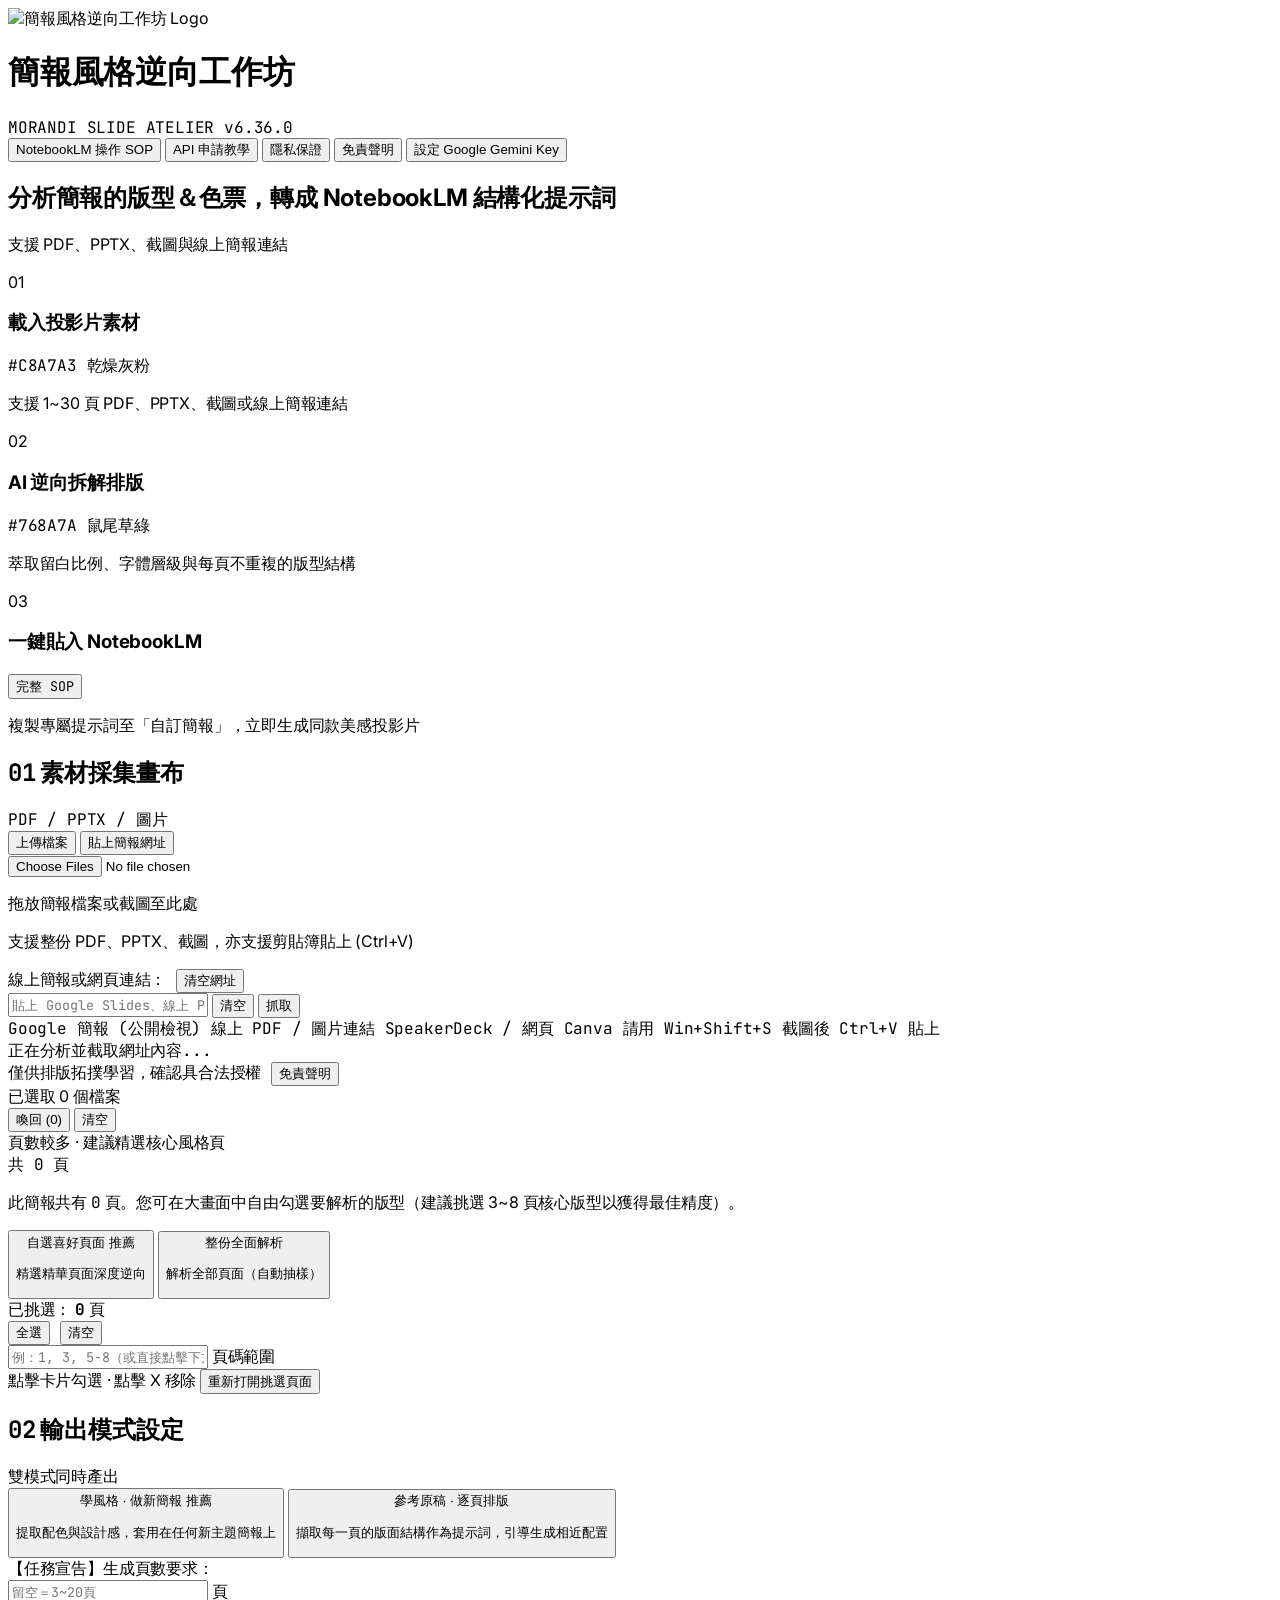
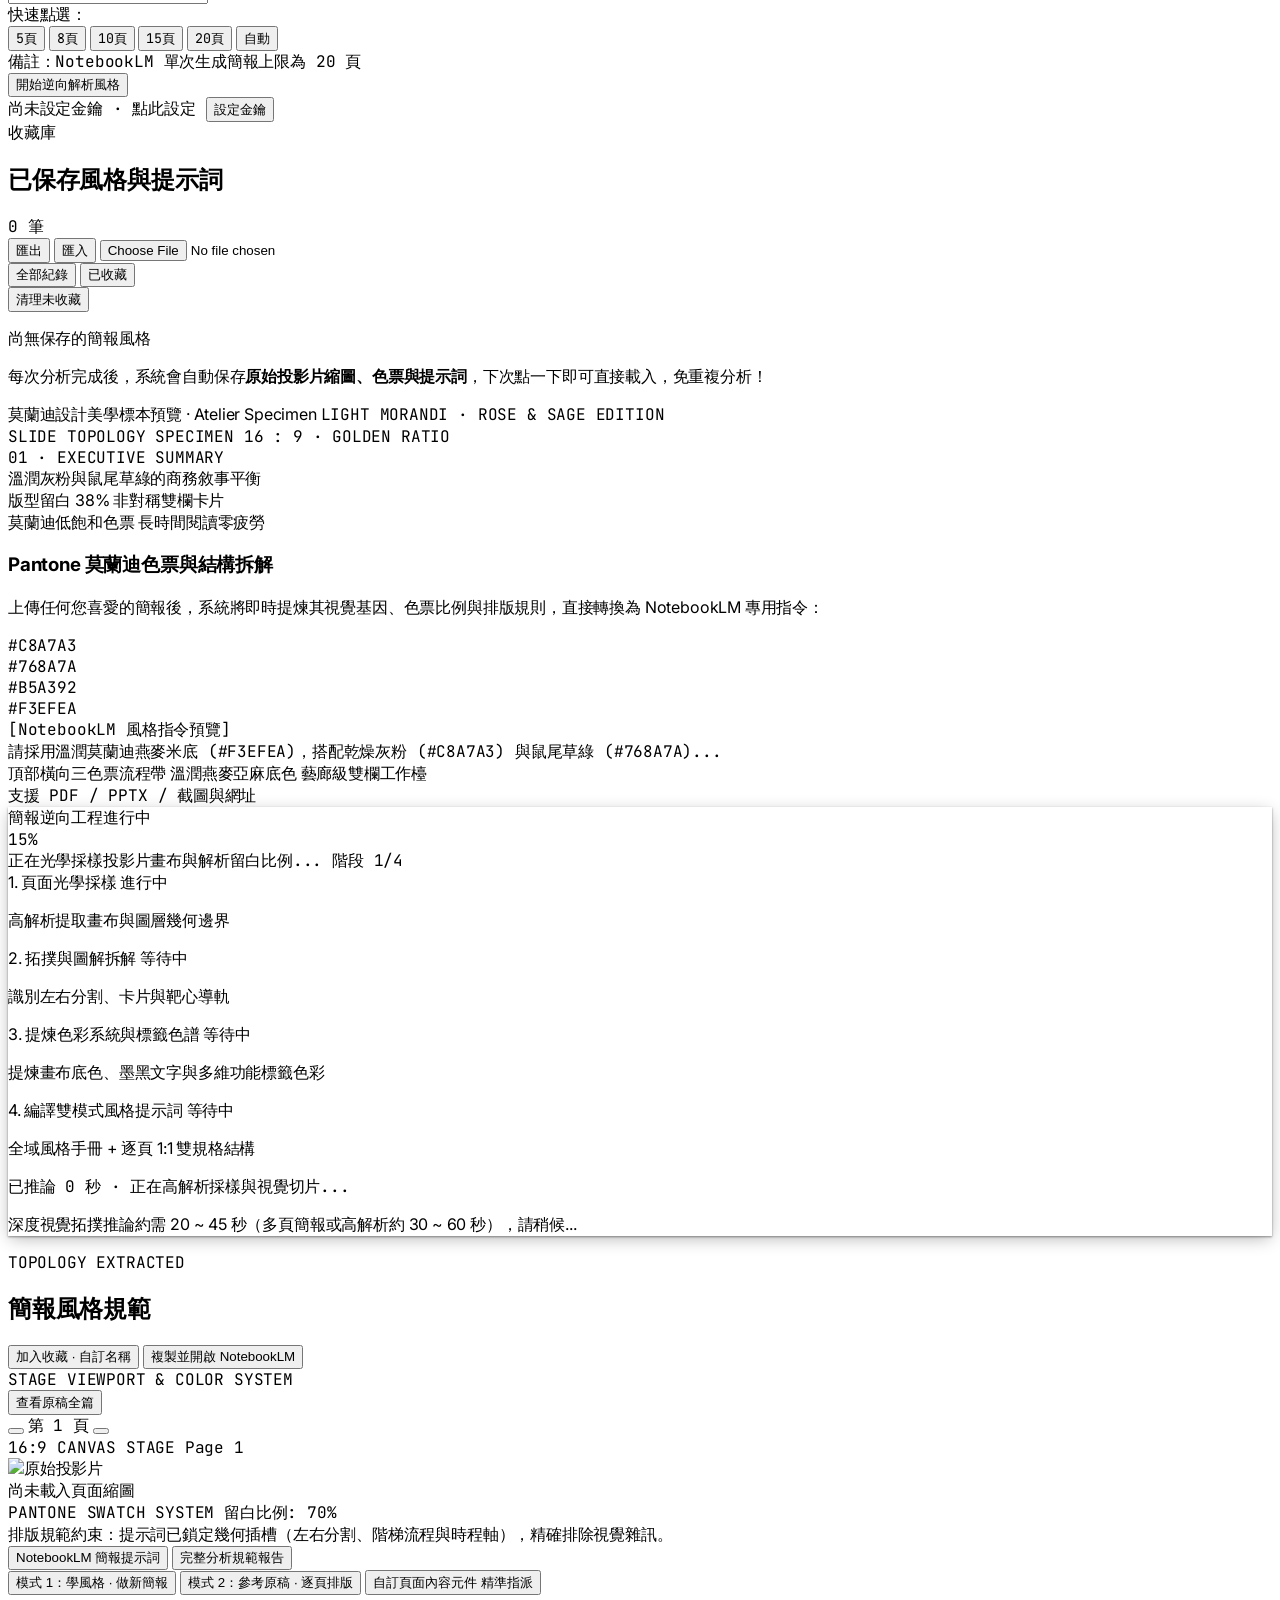
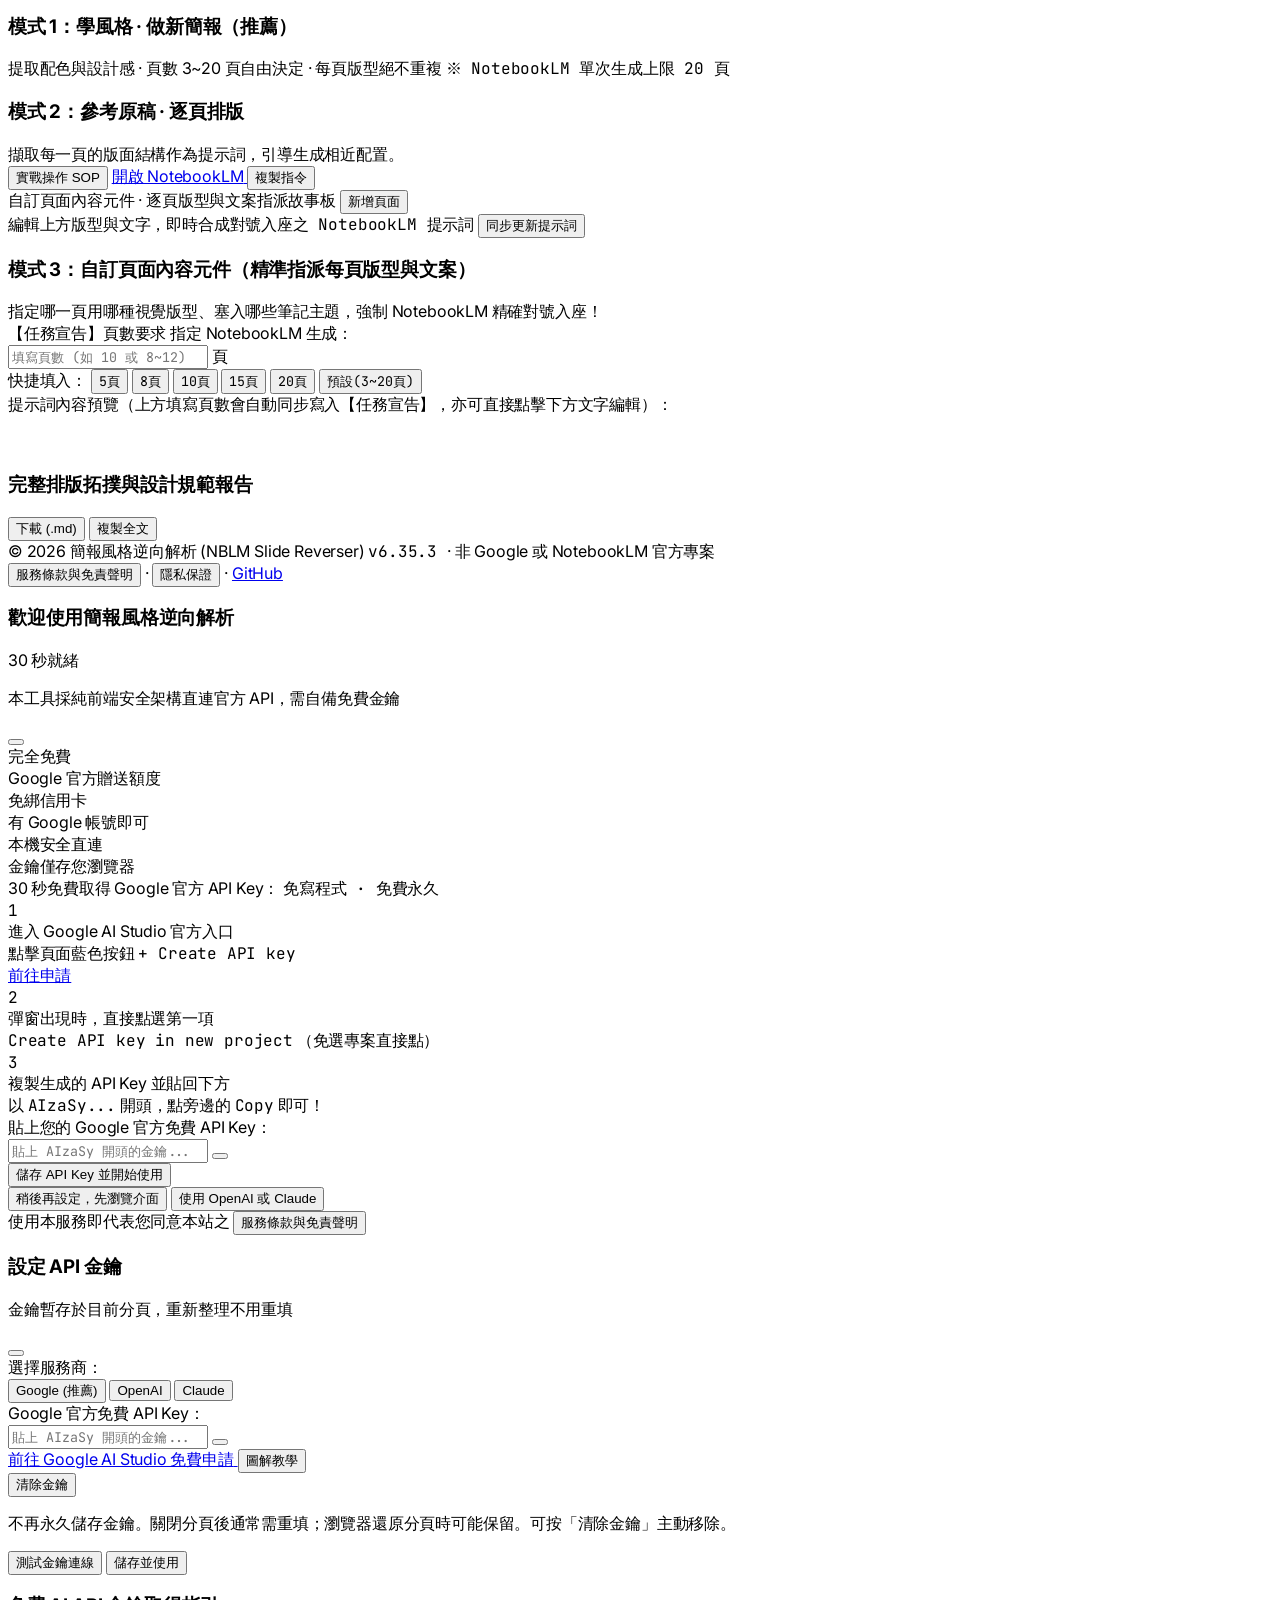
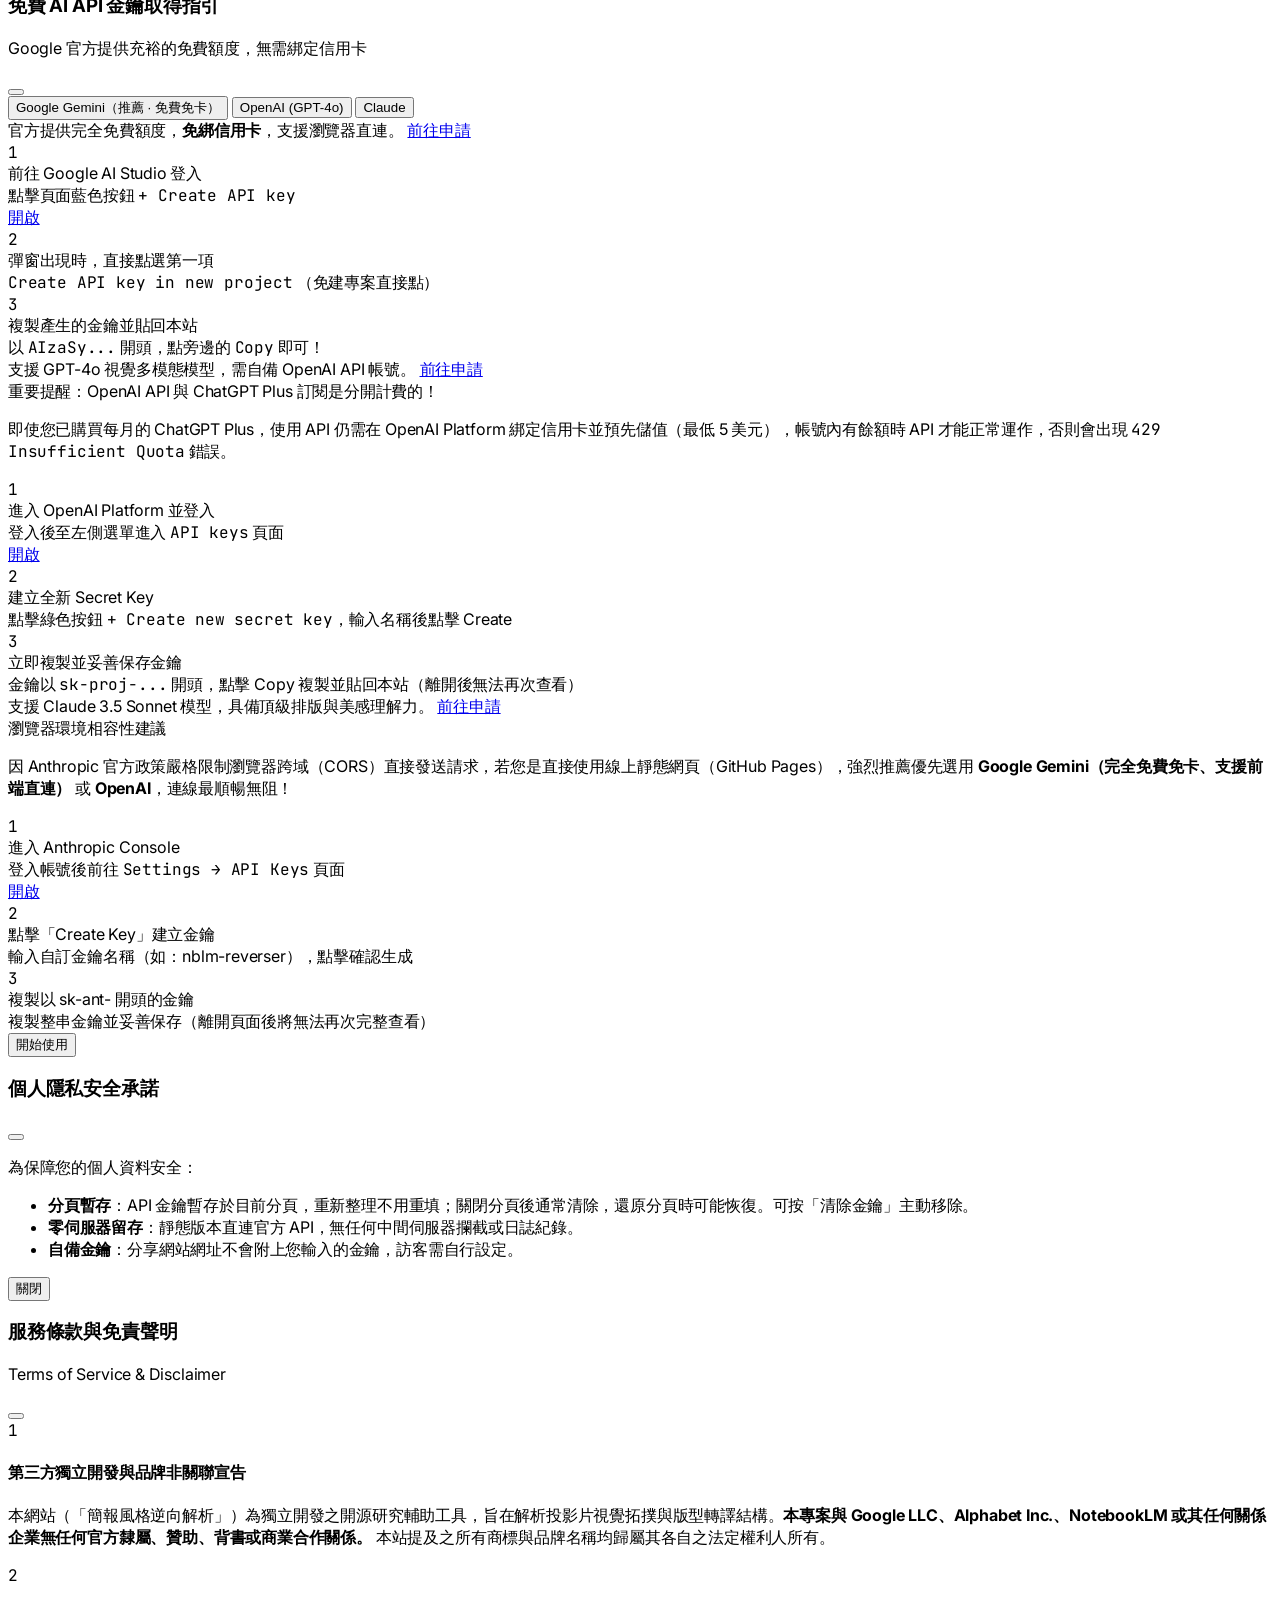
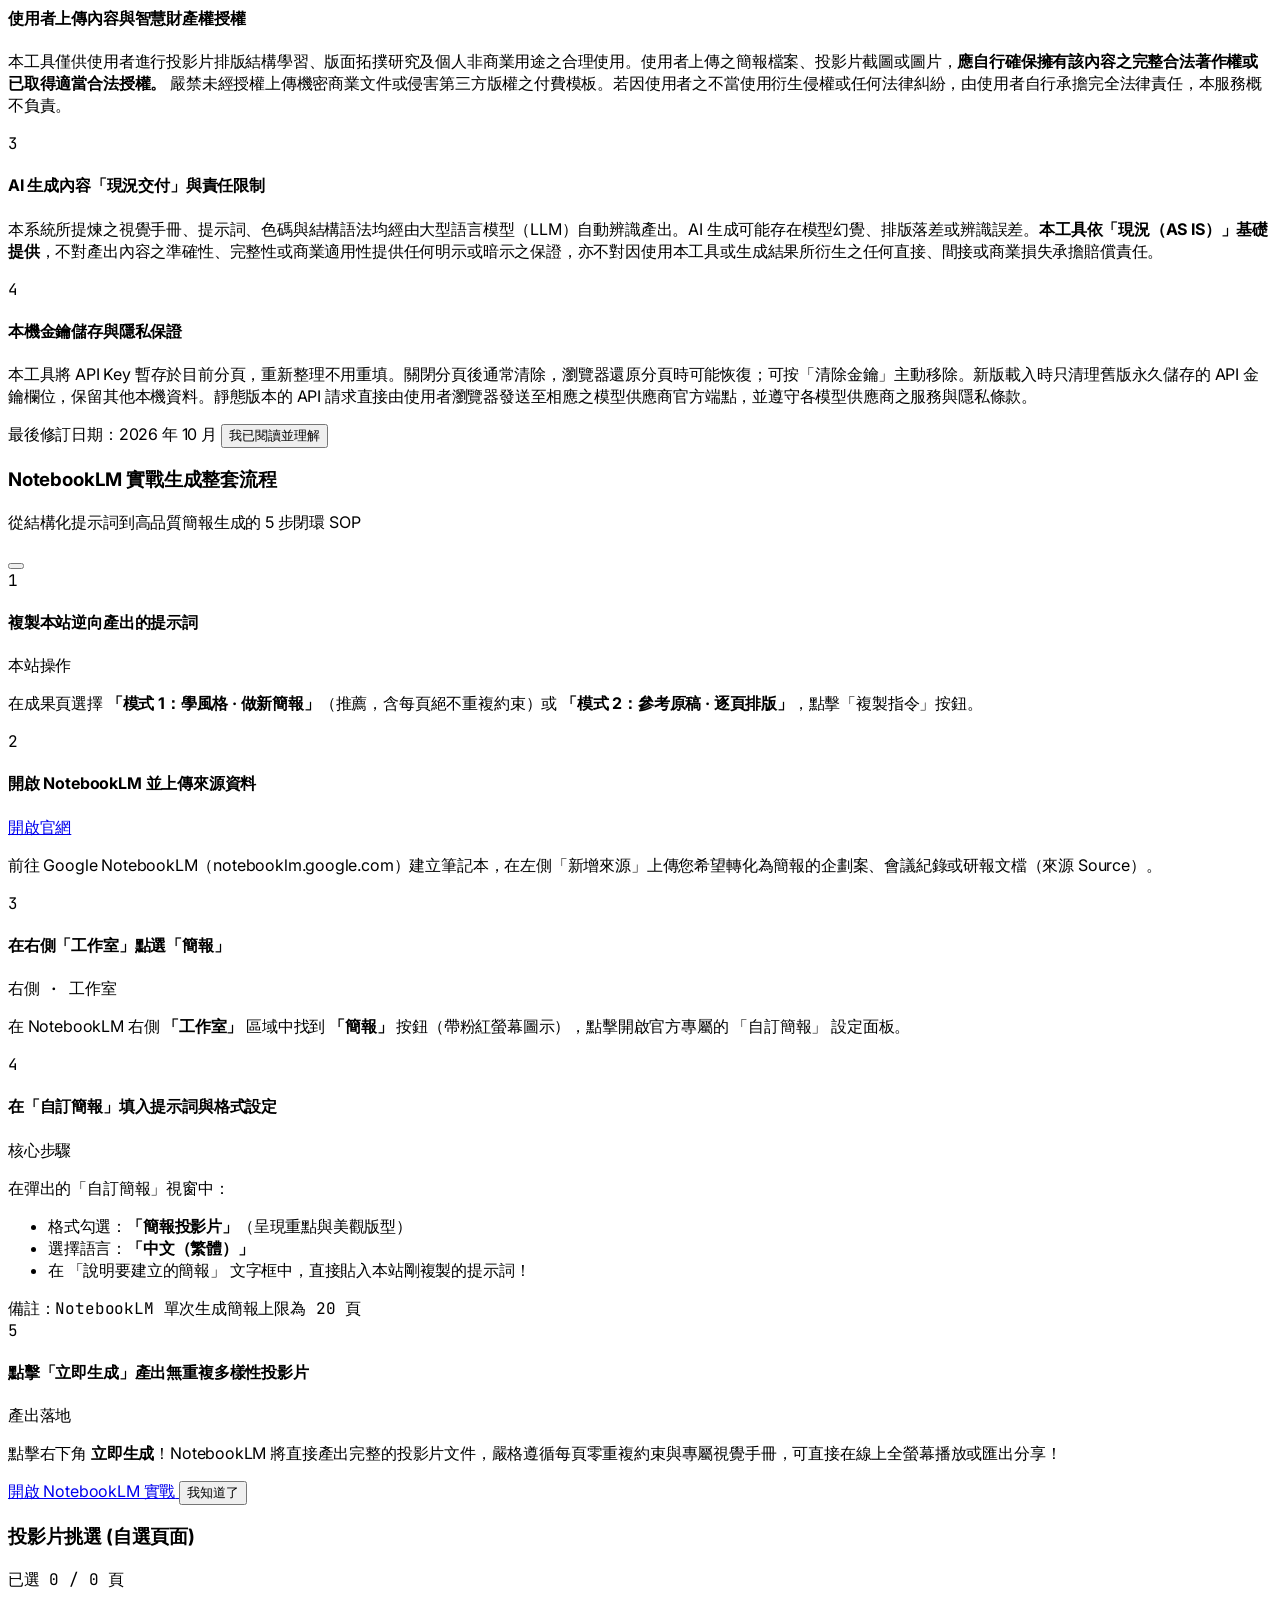
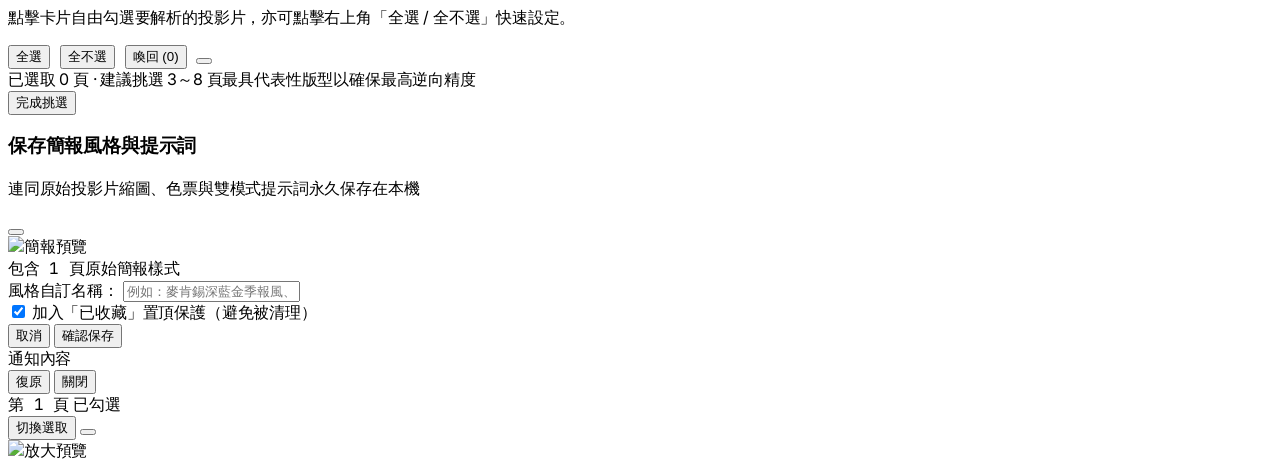
==== commit f942f35d: "Keep API keys in tab session storage" ====
--- a/static/index.html
+++ b/static/index.html
@@ -1147,7 +1147,7 @@
           </div>
           <div>
             <h3 class="text-sm font-semibold text-[#322E2B]">設定 API 金鑰</h3>
-            <p class="text-[11px] text-[#68615B]">僅儲存於個人瀏覽器 LocalStorage，不經過任何伺服器</p>
+            <p class="text-[11px] text-[#68615B]">金鑰暫存於目前分頁，重新整理不用重填</p>
           </div>
         </div>
         <button id="btn-close-apikey-modal" class="text-[#68615B] hover:text-white cursor-pointer transition-colors">
@@ -1196,13 +1196,9 @@
           <button id="btn-clear-key" class="text-[#968E86] hover:text-rose-400 font-medium cursor-pointer transition-colors">清除金鑰</button>
         </div>
 
-        <!-- 金鑰隱私與安全儲存模式 -->
-        <div class="pt-2 border-t border-[#322E2B]/[0.08] flex items-center justify-between text-[11px] text-[#68615B]">
-          <label class="flex items-center gap-1.5 cursor-pointer select-none hover:text-[#322E2B]">
-            <input type="checkbox" id="check-session-only" class="rounded bg-white/5 border-white/20 text-sky-500 focus:ring-0">
-            <span>隱私模式：關閉分頁後自動銷毀金鑰 (不留永久紀錄)</span>
-          </label>
-        </div>
+        <p class="pt-2 border-t border-[#322E2B]/[0.08] text-[11px] text-[#68615B]">
+          不再永久儲存金鑰。關閉分頁後通常需重填；瀏覽器還原分頁時可能保留。可按「清除金鑰」主動移除。
+        </p>
       </div>
 
       <!-- 即時金鑰連線診斷結果展示區 (預設隱藏) -->
@@ -1444,9 +1440,9 @@
       <div class="space-y-2 text-xs text-[#68615B] leading-relaxed">
         <p>為保障您的個人資料安全：</p>
         <ul class="list-disc list-inside space-y-1 text-[#68615B]">
-          <li><strong class="text-[#322E2B]">本機安全儲存</strong>：API 金鑰僅保存在您目前的瀏覽器 LocalStorage。</li>
+          <li><strong class="text-[#322E2B]">分頁暫存</strong>：API 金鑰暫存於目前分頁，重新整理不用重填；關閉分頁後通常清除，還原分頁時可能恢復。可按「清除金鑰」主動移除。</li>
           <li><strong class="text-[#322E2B]">零伺服器留存</strong>：靜態版本直連官方 API，無任何中間伺服器攔截或日誌紀錄。</li>
-          <li><strong class="text-[#322E2B]">公開安心分享</strong>：即便將網址分享給他人，他人絕無法存取您的金鑰。</li>
+          <li><strong class="text-[#322E2B]">自備金鑰</strong>：分享網站網址不會附上您輸入的金鑰，訪客需自行設定。</li>
         </ul>
       </div>
 
@@ -1518,7 +1514,7 @@
             <h4>本機金鑰儲存與隱私保證</h4>
           </div>
           <p class="text-[#68615B] pl-6 text-[11px]">
-            本工具採純前端安全通訊架構，使用者輸入之 API Key 僅儲存於使用者本機瀏覽器 LocalStorage 中，無任何中間伺服器進行側錄或保存。所有 API 請求直接由使用者瀏覽器發送至相應之模型供應商官方端點，並遵守各模型供應商之服務與隱私條款。
+            本工具將 API Key 暫存於目前分頁，重新整理不用重填。關閉分頁後通常清除，瀏覽器還原分頁時可能恢復；可按「清除金鑰」主動移除。新版載入時只清理舊版永久儲存的 API 金鑰欄位，保留其他本機資料。靜態版本的 API 請求直接由使用者瀏覽器發送至相應之模型供應商官方端點，並遵守各模型供應商之服務與隱私條款。
           </p>
         </div>
       </div>
@@ -1778,7 +1774,7 @@
     </button>
   </div>
 
-  <script src="app.js?v=6.36.0"></script>
+  <script src="app.js?v=6.37.1"></script>
   <script>
     lucide.createIcons();
   </script>
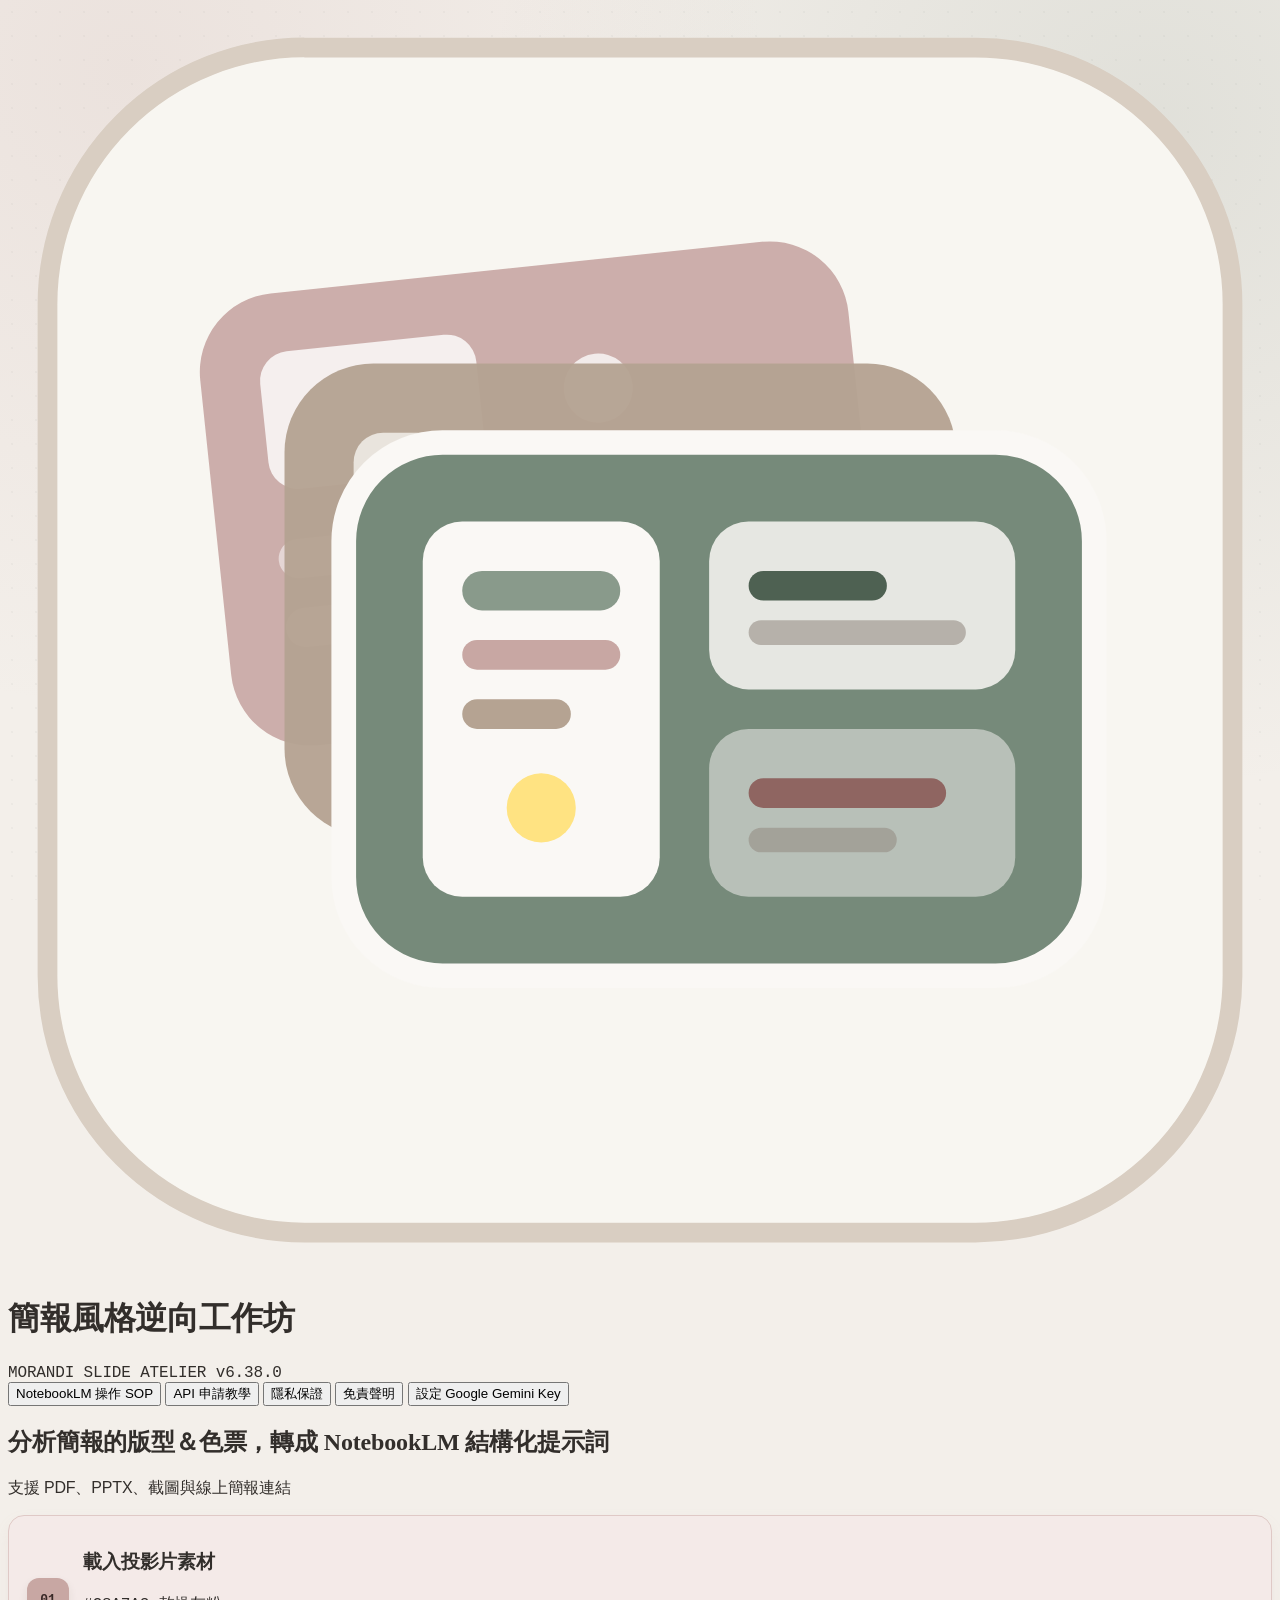
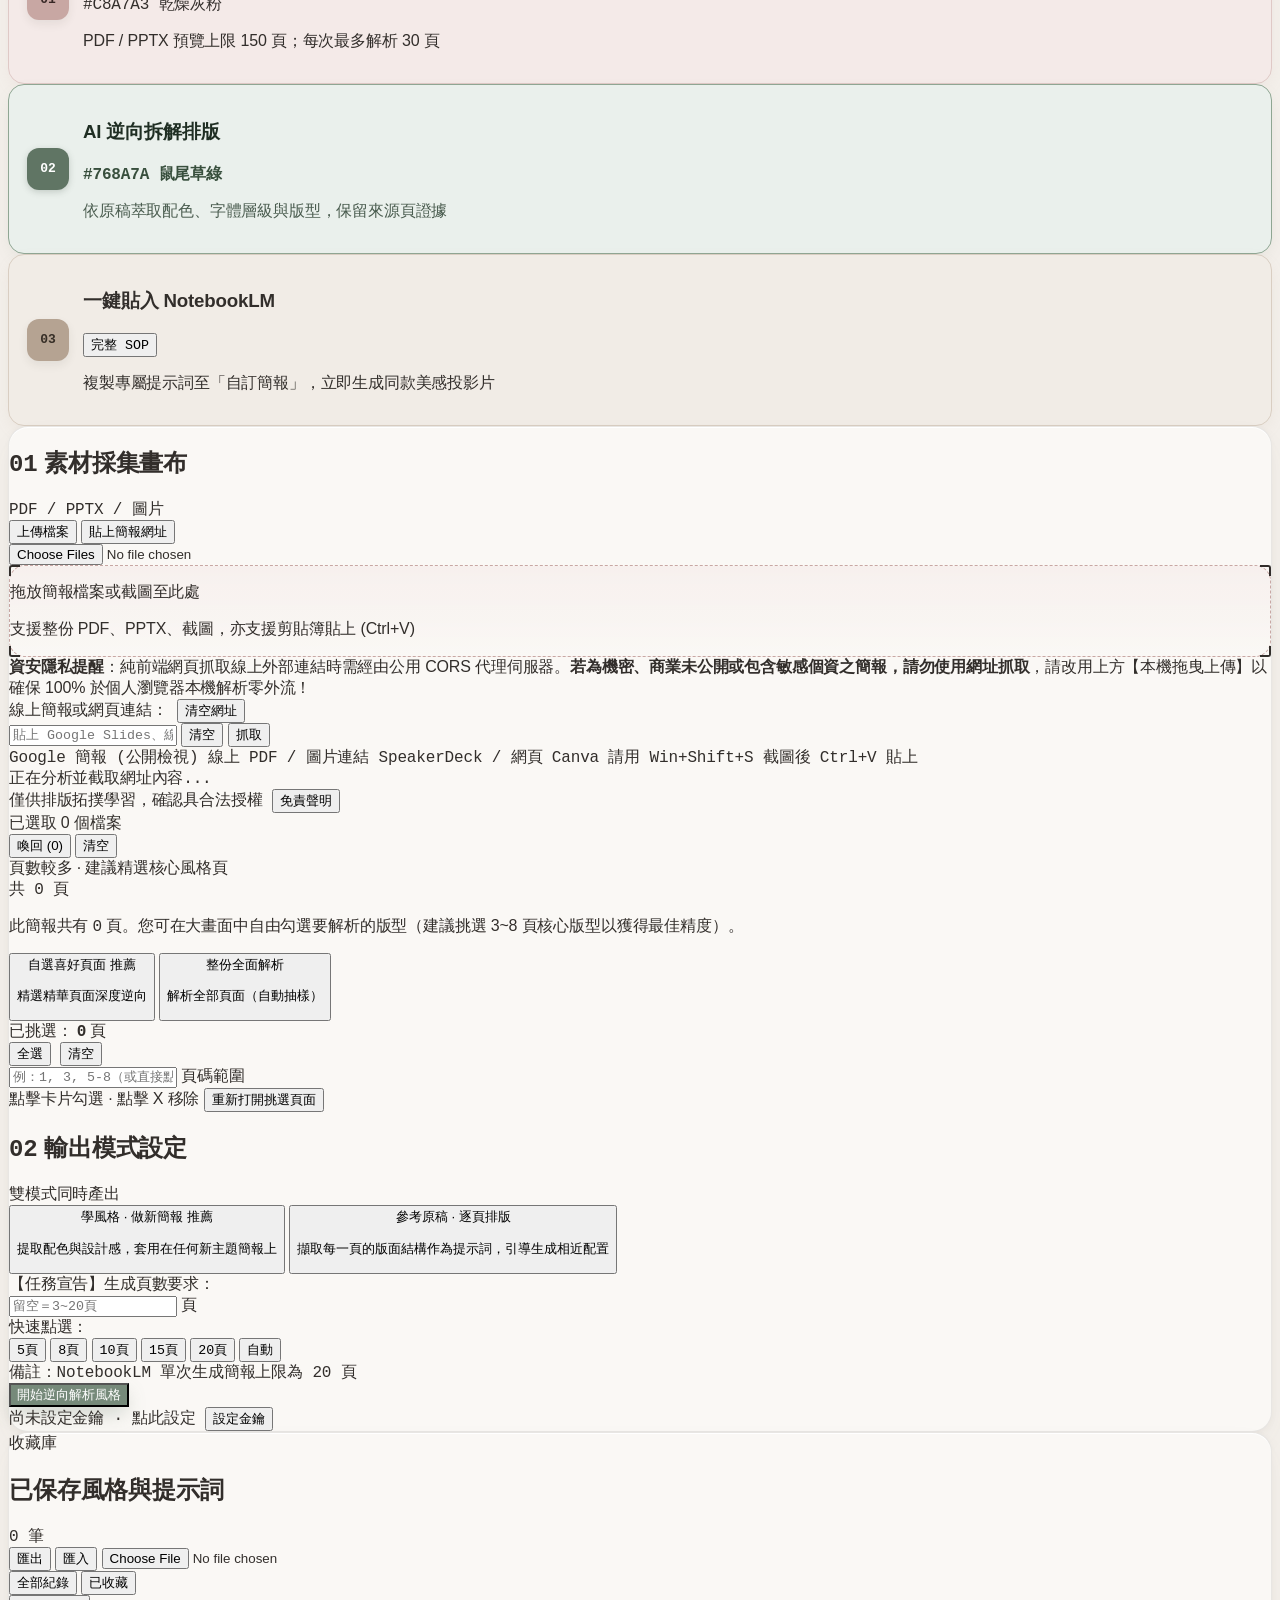
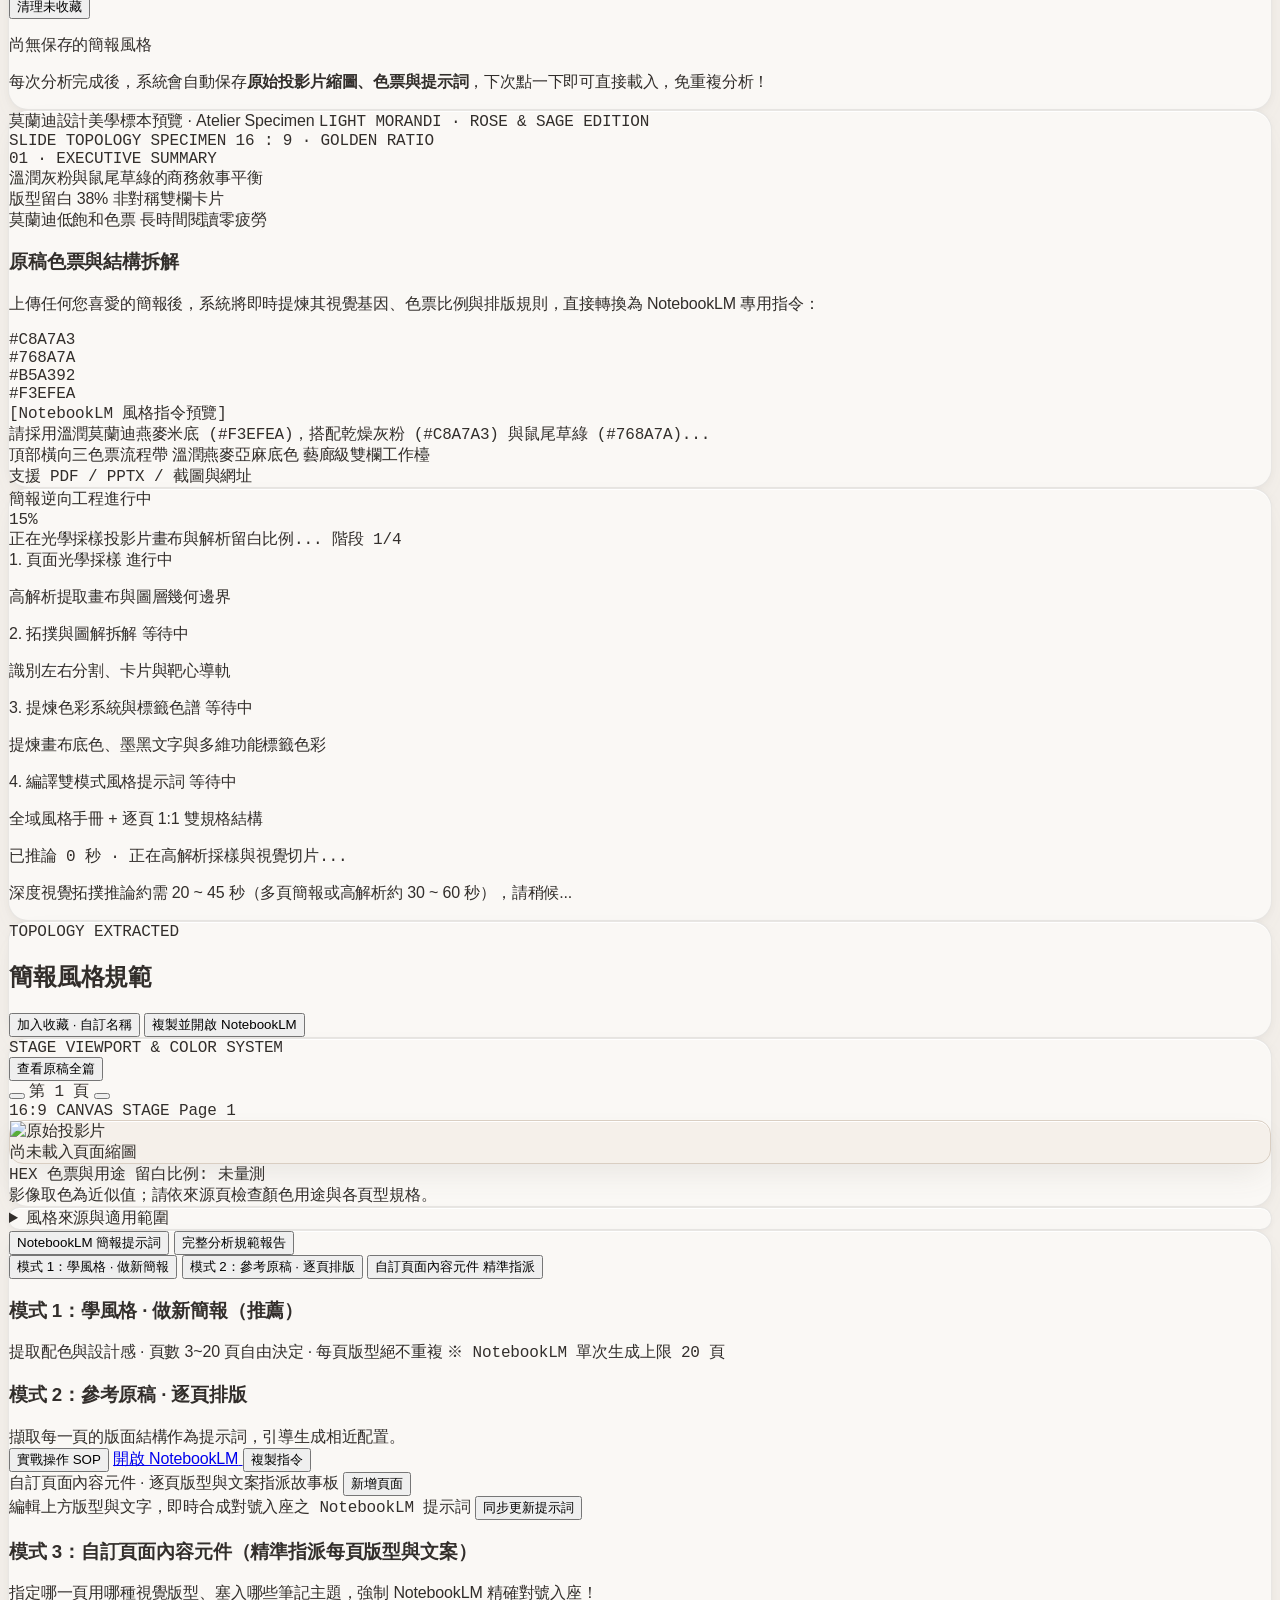
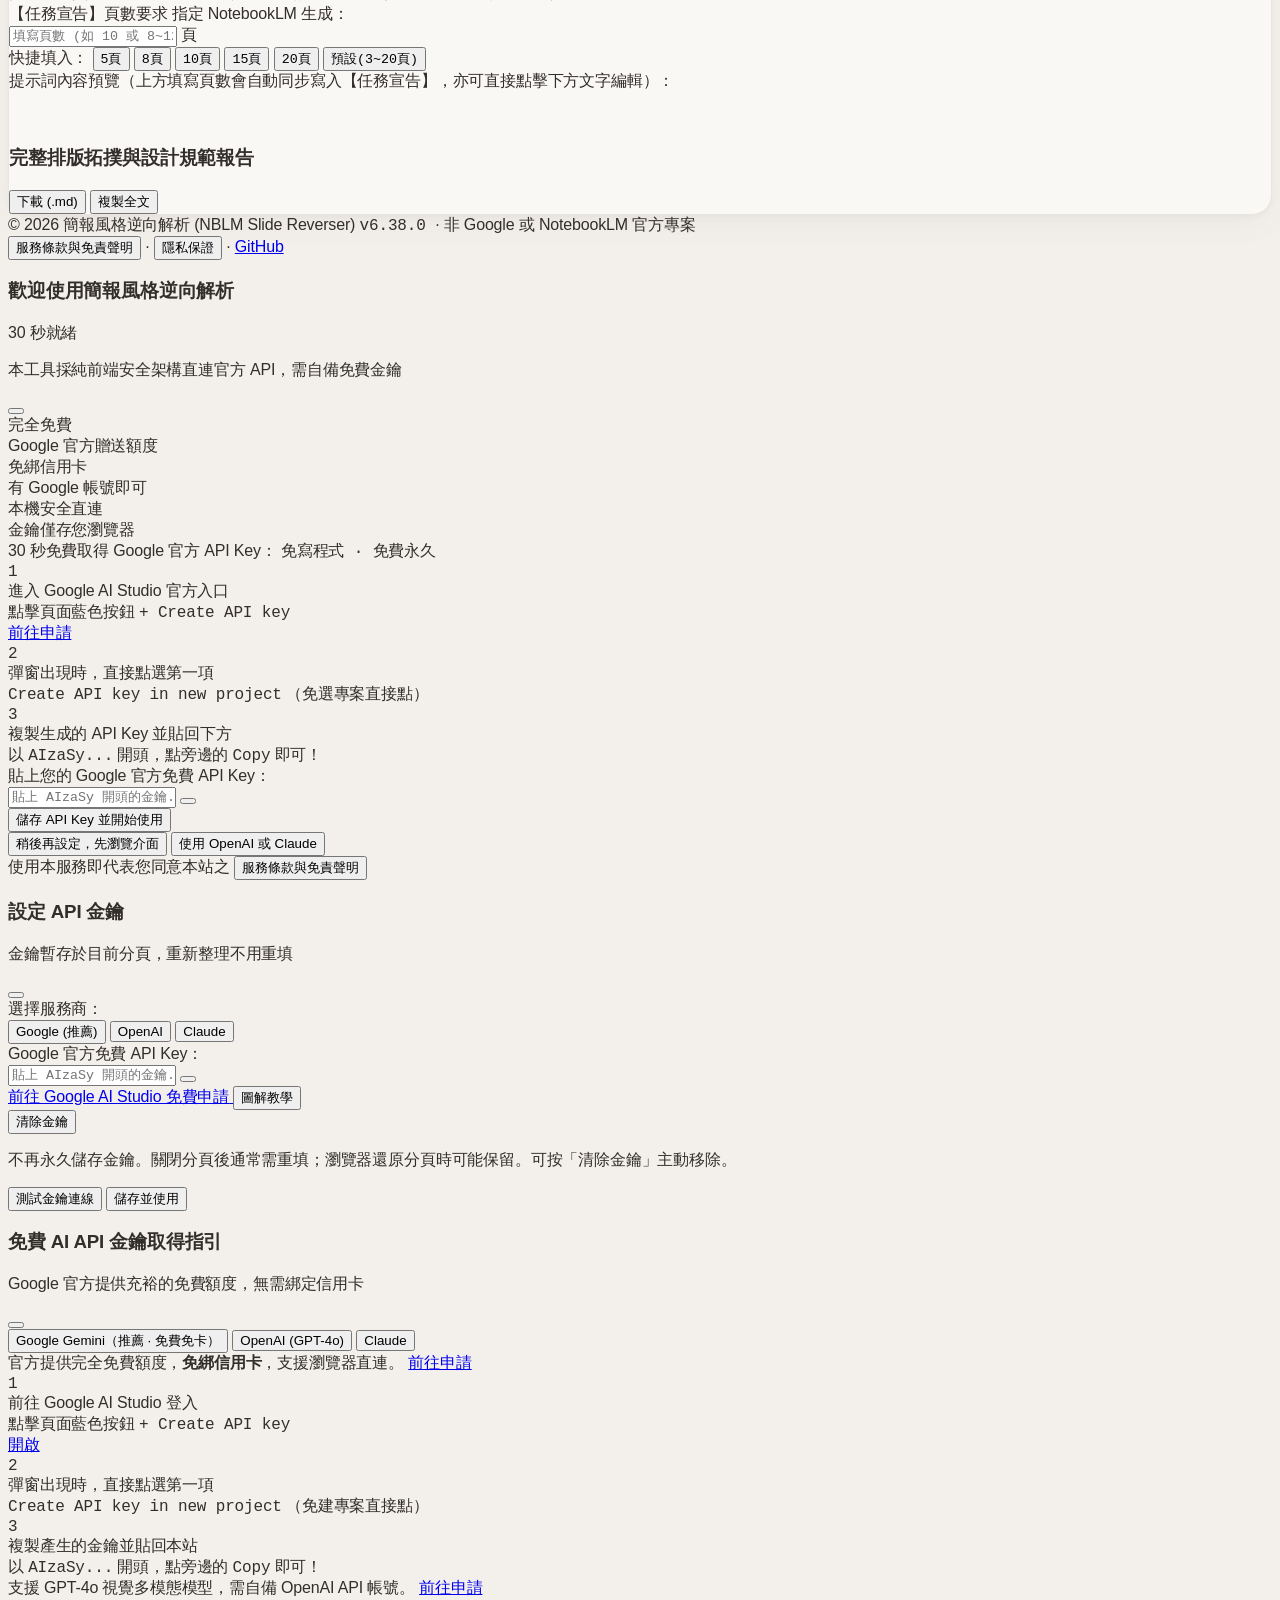
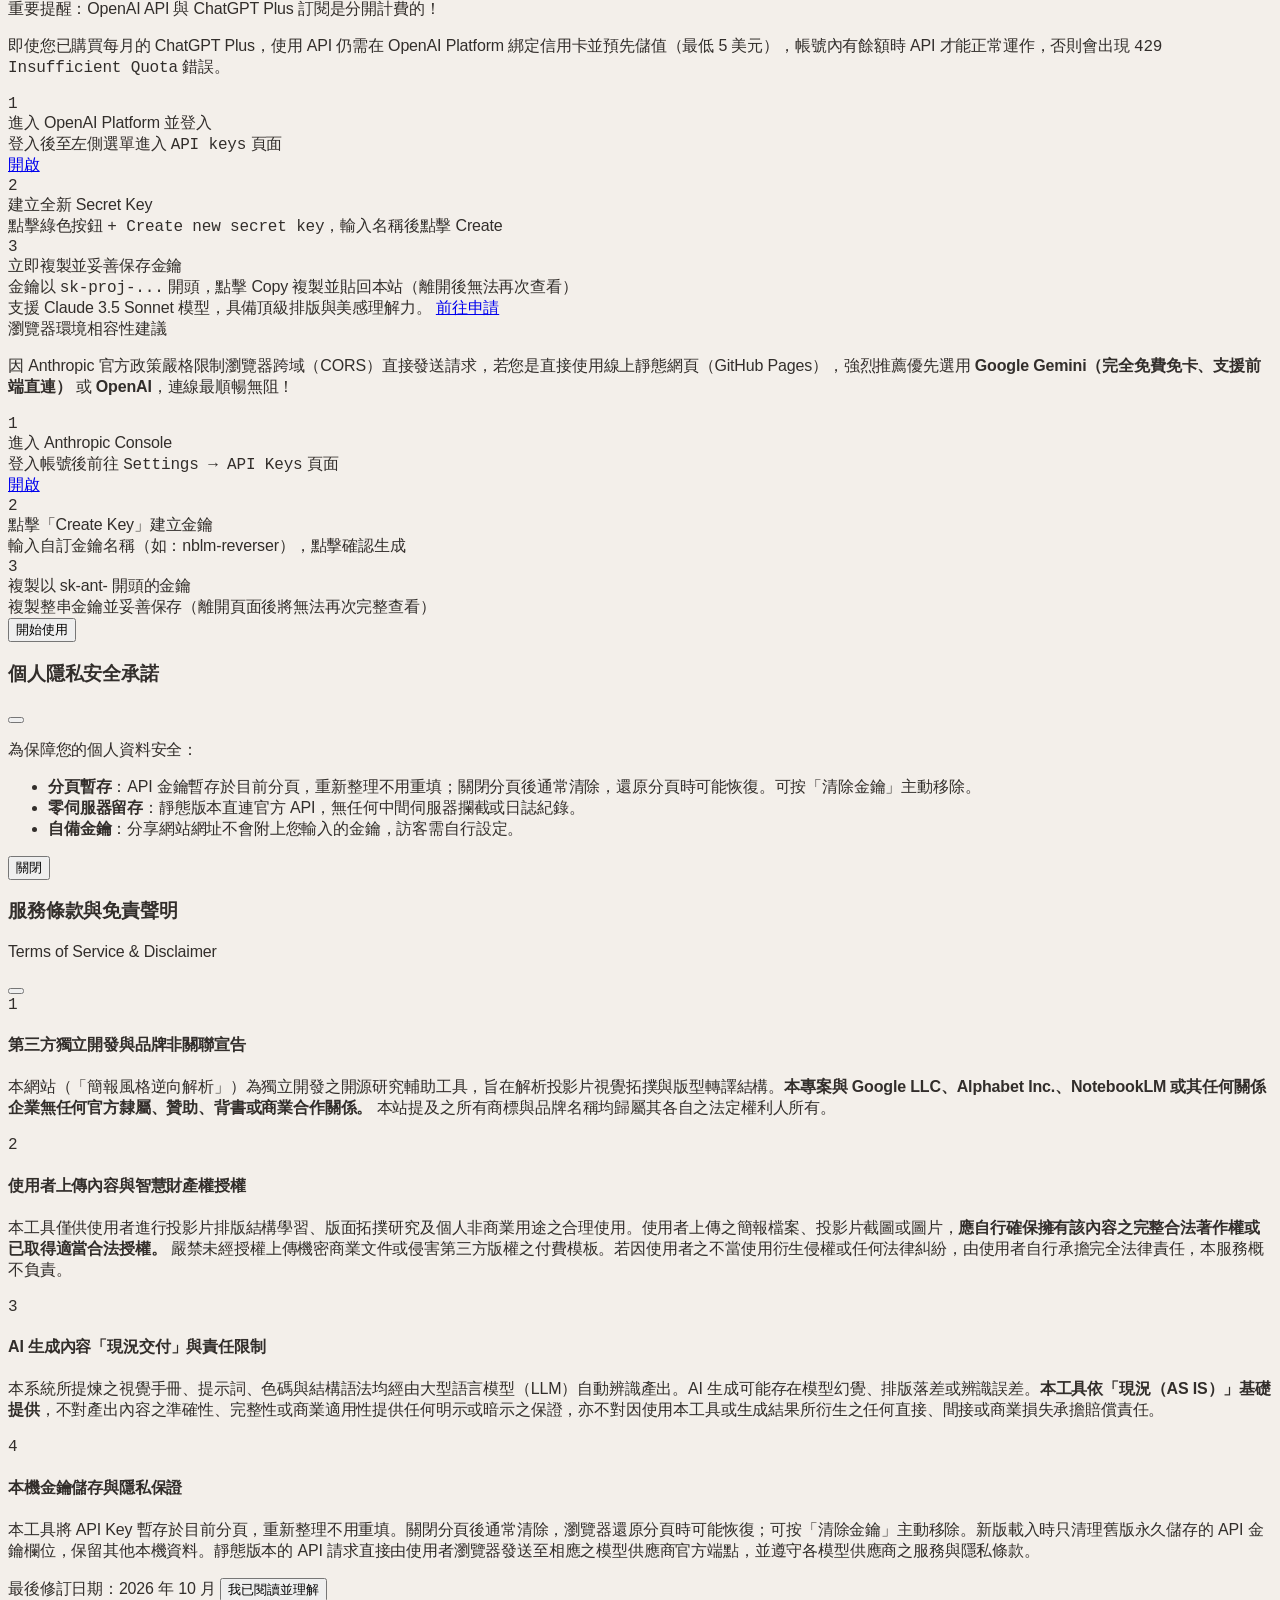
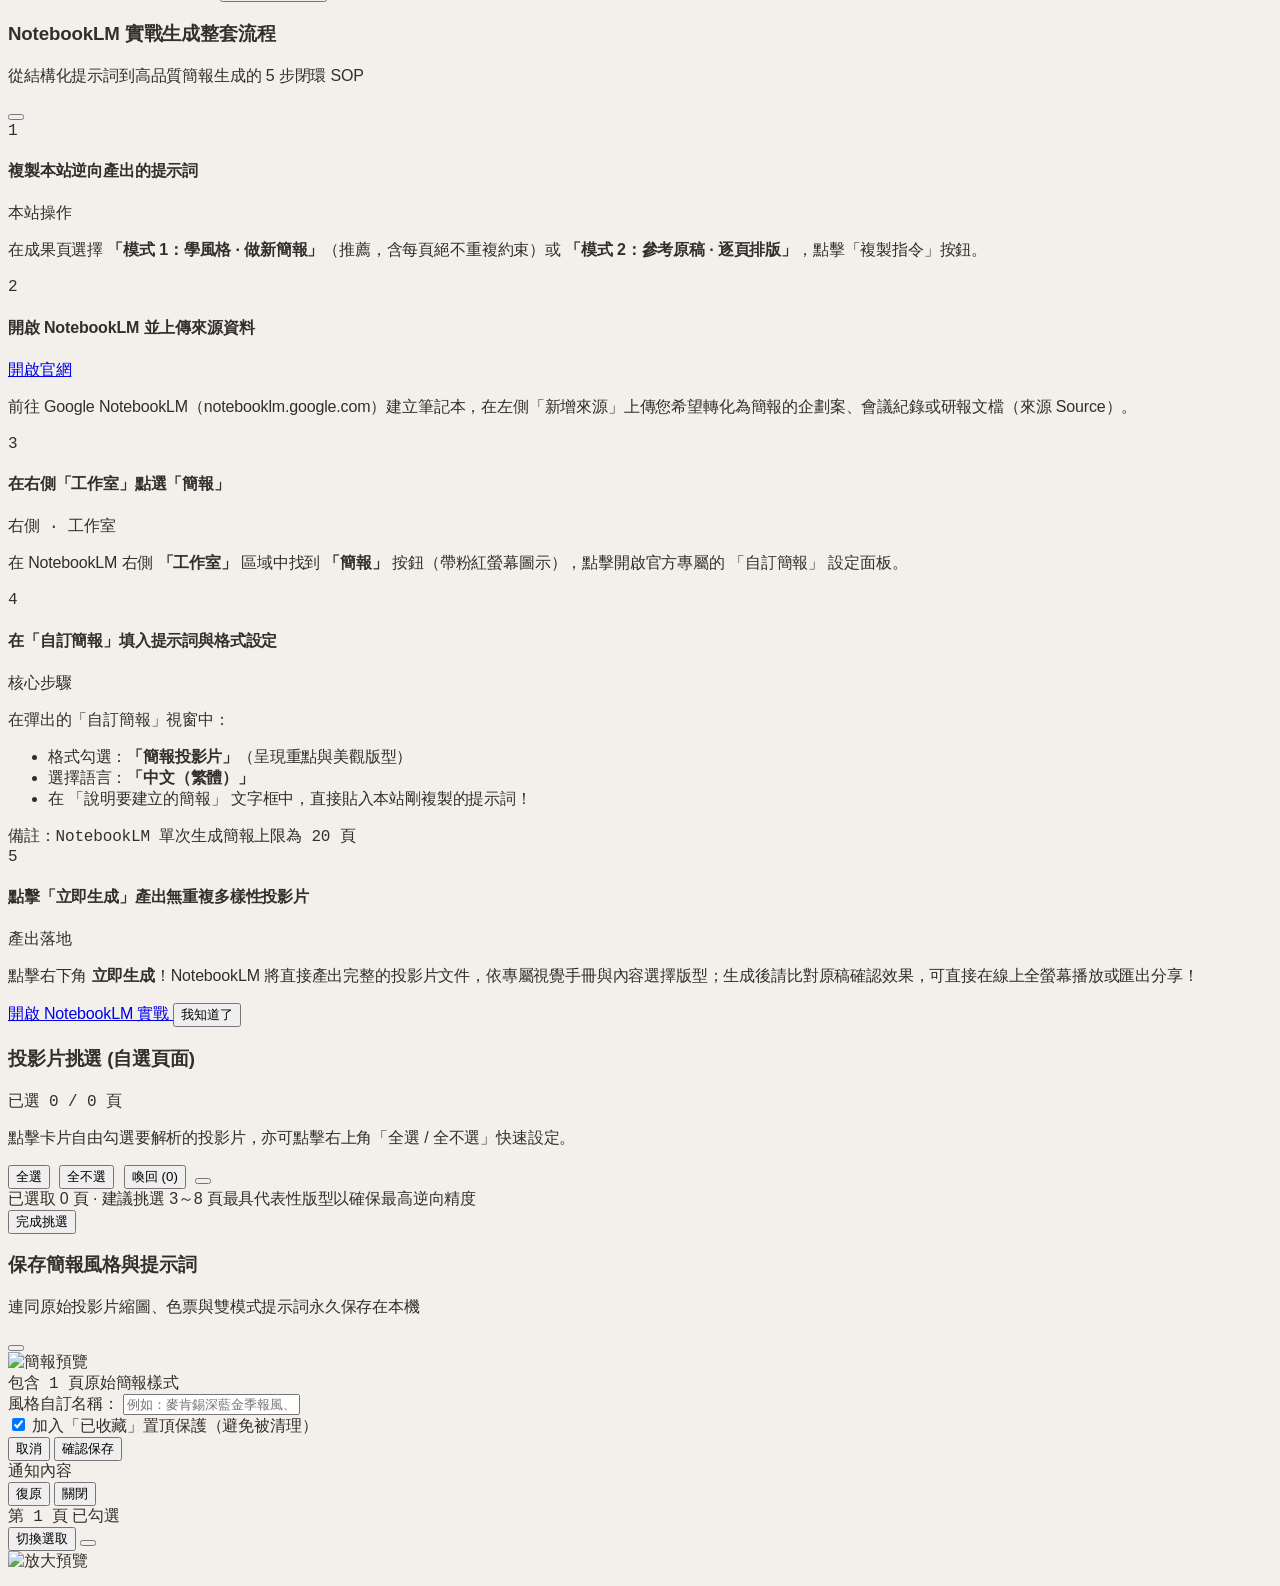
==== commit 2ec14cf3: "Merge session key storage and complete source-style acceptance fixes" ====
--- a/static/index.html
+++ b/static/index.html
@@ -3,6 +3,7 @@
 <head>
   <meta charset="UTF-8">
   <meta name="viewport" content="width=device-width, initial-scale=1.0">
+  <meta http-equiv="Content-Security-Policy" content="default-src 'self'; script-src 'self' 'unsafe-inline' https://cdn.tailwindcss.com https://unpkg.com https://cdnjs.cloudflare.com; style-src 'self' 'unsafe-inline' https://fonts.googleapis.com; font-src 'self' https://fonts.gstatic.com data:; img-src 'self' data: blob: https: http:; connect-src 'self' https://generativelanguage.googleapis.com https://api.openai.com https://corsproxy.io https://api.allorigins.win https://image.thum.io; worker-src 'self' blob: https://cdnjs.cloudflare.com; frame-src 'self' blob:; base-uri 'self';">
   <meta http-equiv="Cache-Control" content="no-cache, no-store, must-revalidate">
   <meta http-equiv="Pragma" content="no-cache">
   <meta http-equiv="Expires" content="0">
@@ -43,36 +44,38 @@
       }
     }
   </script>
-  <!-- Lucide Icons -->
-  <script src="https://unpkg.com/lucide@latest"></script>
-  <!-- Marked.js for Markdown Rendering -->
-  <script src="https://cdn.jsdelivr.net/npm/marked/marked.min.js"></script>
-  <!-- PDF.js Client-Side Rendering -->
-  <script src="https://cdnjs.cloudflare.com/ajax/libs/pdf.js/3.11.174/pdf.min.js"></script>
+  <!-- Lucide Icons (Pinned version with SRI) -->
+  <script src="https://unpkg.com/lucide@1.69.0/dist/umd/lucide.min.js" integrity="sha384-6iN78+GkFbQdB1F7IuFcDqTN6chgnZXz63RQyfn/A7h3RSBsbBSdICClgxmW2nAX" crossorigin="anonymous"></script>
+  <!-- Marked.js (Pinned version with SRI) -->
+  <script src="https://cdnjs.cloudflare.com/ajax/libs/marked/15.0.7/marked.min.js" integrity="sha384-H+hy9ULve6xfxRkWIh/YOtvDdpXgV2fmAGQkIDTxIgZwNoaoBal14Di2YTMR6MzR" crossorigin="anonymous"></script>
+  <!-- DOMPurify for XSS Sanitization -->
+  <script src="https://cdnjs.cloudflare.com/ajax/libs/dompurify/3.2.4/purify.min.js" integrity="sha384-eEu5CTj3qGvu9PdJuS+YlkNi7d2XxQROAFYOr59zgObtlcux1ae1Il3u7jvdCSWu" crossorigin="anonymous"></script>
+  <!-- PDF.js Client-Side Rendering with SRI -->
+  <script src="https://cdnjs.cloudflare.com/ajax/libs/pdf.js/3.11.174/pdf.min.js" integrity="sha384-/1qUCSGwTur9vjf/z9lmu/eCUYbpOTgSjmpbMQZ1/CtX2v/WcAIKqRv+U1DUCG6e" crossorigin="anonymous"></script>
   <script>
     if (window.pdfjsLib) {
       window.pdfjsLib.GlobalWorkerOptions.workerSrc = 'https://cdnjs.cloudflare.com/ajax/libs/pdf.js/3.11.174/pdf.worker.min.js';
     }
   </script>
-  <link rel="icon" type="image/svg+xml" href="favicon.svg?v=6.34.2">
-  <link rel="icon" type="image/png" sizes="32x32" href="favicon-32x32.png?v=6.34.2">
-  <link rel="icon" type="image/png" sizes="16x16" href="favicon-16x16.png?v=6.34.2">
-  <link rel="apple-touch-icon" sizes="180x180" href="apple-touch-icon.png?v=6.34.2">
-  <link rel="shortcut icon" href="favicon.ico?v=6.34.2">
+  <link rel="icon" type="image/svg+xml" href="favicon.svg?v=6.38.0">
+  <link rel="icon" type="image/png" sizes="32x32" href="favicon-32x32.png?v=6.38.0">
+  <link rel="icon" type="image/png" sizes="16x16" href="favicon-16x16.png?v=6.38.0">
+  <link rel="apple-touch-icon" sizes="180x180" href="apple-touch-icon.png?v=6.38.0">
+  <link rel="shortcut icon" href="favicon.ico?v=6.38.0">
   <meta name="theme-color" content="#F3EFEA">
-  <link rel="stylesheet" href="style.css?v=6.34.2">
+  <link rel="stylesheet" href="style.css?v=6.38.0">
 </head>
 <body class="studio-canvas-bg text-[#322E2B] min-h-screen flex flex-col font-sans selection:bg-[#C8A7A3]/30 selection:text-[#322E2B] antialiased">
 
     <!-- 頂部藝廊導覽列 (Morandi Editorial Masthead) -->
   <header class="border-b border-[#322E2B]/[0.09] bg-[#F3EFEA]/90 backdrop-blur-md sticky top-0 z-40">
-    <div class="max-w-7xl mx-auto px-4 sm:px-6 lg:px-8 h-16 flex items-center justify-between">
-      <div class="flex items-center space-x-3.5">
+    <div class="max-w-7xl mx-auto px-4 sm:px-6 lg:px-8 min-h-16 py-3 flex flex-wrap items-center justify-between gap-3">
+      <div class="flex items-center gap-3.5 min-w-0">
         <!-- 品牌莫蘭迪標誌 (方案 A：層疊色票 × 構圖網格) -->
         <div class="w-9 h-9 rounded-xl overflow-hidden flex items-center justify-center shrink-0 transition-transform hover:scale-105">
-          <img src="favicon.svg?v=6.34.2" alt="簡報風格逆向工作坊 Logo" class="w-full h-full block">
-        </div>
-        <div class="flex items-center gap-2.5 flex-nowrap shrink-0">
+          <img src="favicon.svg?v=6.38.0" alt="簡報風格逆向工作坊 Logo" class="w-full h-full block">
+        </div>
+        <div class="flex flex-wrap items-center gap-2.5 min-w-0">
           <h1 class="font-serif-tc text-base sm:text-lg font-bold text-[#322E2B] tracking-tight flex items-center gap-2 whitespace-nowrap">
             <span>簡報風格逆向工作坊</span>
           </h1>
@@ -81,13 +84,13 @@
           </span>
           <span class="text-[11px] px-2.5 py-0.5 rounded-full bg-[#E9EFEA] text-[#4E6152] font-mono border border-[#C4D1C6] font-semibold shadow-sm flex items-center gap-1.5 whitespace-nowrap shrink-0" title="系統當前版本號">
             <span class="w-1.5 h-1.5 rounded-full bg-[#768A7A]"></span>
-            <span id="system-version-badge">v6.36.0</span>
+            <span id="system-version-badge">v6.38.0</span>
           </span>
         </div>
       </div>
 
       <!-- 右側控制組 -->
-      <div class="flex items-center space-x-2 shrink-0">
+      <div class="flex flex-wrap items-center gap-2">
         <button id="btn-nblm-header-guide" class="flex items-center space-x-1.5 px-3 py-1.5 text-xs font-semibold text-[#8F6561] hover:text-[#322E2B] bg-[#F4EAE8] hover:bg-[#EBDAD7] rounded-full border border-[#DFC9C6] transition-colors cursor-pointer shadow-sm whitespace-nowrap shrink-0">
           <i data-lucide="book-open" class="w-3.5 h-3.5 text-[#8F6561] shrink-0"></i>
           <span>NotebookLM 操作 SOP</span>
@@ -139,7 +142,7 @@
               <h3 class="text-xs sm:text-[13.5px] font-bold text-[#322E2B] truncate">載入投影片素材</h3>
               <span class="text-[10px] font-mono text-[#8F6561] font-medium shrink-0">#C8A7A3 乾燥灰粉</span>
             </div>
-            <p class="text-[11.5px] text-[#68615B] leading-snug">支援 1~30 頁 PDF、PPTX、截圖或線上簡報連結</p>
+            <p class="text-[11.5px] text-[#68615B] leading-snug">PDF / PPTX 預覽上限 150 頁；每次最多解析 30 頁</p>
           </div>
         </div>
 
@@ -150,7 +153,7 @@
               <h3 class="text-xs sm:text-[13.5px] font-bold text-[#322E2B] truncate">AI 逆向拆解排版</h3>
               <span class="text-[10px] font-mono text-[#4E6152] font-medium shrink-0">#768A7A 鼠尾草綠</span>
             </div>
-            <p class="text-[11.5px] text-[#68615B] leading-snug">萃取留白比例、字體層級與每頁不重複的版型結構</p>
+            <p class="text-[11.5px] text-[#68615B] leading-snug">依原稿萃取配色、字體層級與版型，保留來源頁證據</p>
           </div>
         </div>
 
@@ -224,6 +227,13 @@
 
         <!-- 網址爬取區域 -->
         <div id="url-zone" class="hidden p-4 rounded-xl bg-[#F3EFEA] border border-[#322E2B]/[0.09] space-y-3">
+          <!-- 資安隱私提醒 -->
+          <div class="p-2.5 rounded-lg bg-[#FAF0E6] border border-[#E8D0BA] text-[11px] text-[#8F5A3C] flex items-start gap-2 leading-relaxed">
+            <i data-lucide="shield-alert" class="w-4 h-4 shrink-0 mt-0.5 text-[#C06030]"></i>
+            <div>
+              <strong class="font-semibold text-[#8F5A3C]">資安隱私提醒</strong>：純前端網頁抓取線上外部連結時需經由公用 CORS 代理伺服器。<strong>若為機密、商業未公開或包含敏感個資之簡報，請勿使用網址抓取</strong>，請改用上方【本機拖曳上傳】以確保 100% 於個人瀏覽器本機解析零外流！
+            </div>
+          </div>
           <div class="space-y-1.5">
             <div class="flex items-center justify-between text-[11px]">
               <label for="input-source-url" class="font-medium text-[#68615B] flex items-center gap-1.5 font-mono">
@@ -563,10 +573,10 @@
             </div>
           </div>
 
-          <!-- 右：Pantone 莫蘭迪色票與結構拆解 (5 cols) -->
+          <!-- 右：原稿色票與結構拆解 (5 cols) -->
           <div class="md:col-span-5 flex flex-col space-y-3.5 text-left">
             <h3 class="font-serif-tc text-base sm:text-lg font-bold text-[#322E2B]">
-              Pantone 莫蘭迪色票與結構拆解
+              原稿色票與結構拆解
             </h3>
             <p class="text-xs text-[#68615B] leading-relaxed">
               上傳任何您喜愛的簡報後，系統將即時提煉其視覺基因、色票比例與排版規則，直接轉換為 NotebookLM 專用指令：
@@ -797,21 +807,26 @@
               <div class="flex items-center justify-between text-[11px] font-medium text-[#68615B] px-0.5 font-mono">
                 <span class="flex items-center gap-1.5 text-[#322E2B]">
                   <i data-lucide="palette" class="w-3.5 h-3.5 text-[#68615B]"></i>
-                  PANTONE SWATCH SYSTEM
+                  HEX 色票與用途
                 </span>
                 <span id="white-space-metric" class="text-[10px] text-[#68615B] bg-white/[0.04] px-2 py-0.5 rounded font-mono border border-[#322E2B]/[0.08]">
-                  留白比例: 70%
+                  留白比例: 未量測
                 </span>
               </div>
               <div id="color-palette-container" class="grid grid-cols-2 sm:grid-cols-4 gap-2">
                 <!-- 動態插入 Pantone 色卡 -->
               </div>
               <div class="p-2.5 rounded-lg bg-[#F3EFEA] border border-[#322E2B]/[0.08] text-[11px] text-[#68615B] leading-relaxed mt-1 font-mono">
-                排版規範約束：提示詞已鎖定幾何插槽（左右分割、階梯流程與時程軸），精確排除視覺雜訊。
-              </div>
-            </div>
-          </div>
-        </div>
+                影像取色為近似值；請依來源頁檢查顏色用途與各頁型規格。
+              </div>
+            </div>
+          </div>
+        </div>
+
+        <details class="studio-panel p-3 text-xs text-[#68615B]">
+          <summary class="cursor-pointer font-semibold">風格來源與適用範圍</summary>
+          <pre id="design-profile-evidence" class="whitespace-pre-wrap mt-2 leading-relaxed font-sans"></pre>
+        </details>
 
         <!-- 提示詞與指令中心 (頁籤整合區) -->
         <div class="studio-panel overflow-hidden">
@@ -987,7 +1002,7 @@
       <div class="flex items-center gap-2 flex-wrap">
         <span>© 2026 簡報風格逆向解析 (NBLM Slide Reverser)</span>
         <span class="px-2 py-0.5 rounded-full font-mono text-[10px] bg-[#E9EFEA] text-[#4E6152] border border-[#C4D1C6] font-semibold">
-          v6.35.3
+          v6.38.0
         </span>
         <span class="text-zinc-700 hidden sm:inline">·</span>
         <span class="text-[#68615B]">非 Google 或 NotebookLM 官方專案</span>
@@ -1626,7 +1641,7 @@
             <span class="text-[10px] text-[#4E6152] font-mono">產出落地</span>
           </div>
           <p class="text-[#68615B] pl-7 text-[11px]">
-            點擊右下角 <strong class="text-zinc-950 bg-zinc-100 px-1.5 py-0.5 rounded font-medium">立即生成</strong>！NotebookLM 將直接產出完整的投影片文件，嚴格遵循每頁零重複約束與專屬視覺手冊，可直接在線上全螢幕播放或匯出分享！
+            點擊右下角 <strong class="text-zinc-950 bg-zinc-100 px-1.5 py-0.5 rounded font-medium">立即生成</strong>！NotebookLM 將直接產出完整的投影片文件，依專屬視覺手冊與內容選擇版型；生成後請比對原稿確認效果，可直接在線上全螢幕播放或匯出分享！
           </p>
         </div>
       </div>
@@ -1774,7 +1789,7 @@
     </button>
   </div>
 
-  <script src="app.js?v=6.37.1"></script>
+  <script src="app.js?v=6.38.0"></script>
   <script>
     lucide.createIcons();
   </script>
--- a/static/style.css
+++ b/static/style.css
@@ -1,19 +1,224 @@
-/* 簡報風格逆向解析 - 精密石墨冷黑風格 (Precision Graphite System) */
-@import url('https://fonts.googleapis.com/css2?family=Inter:wght@400;500;600;700&family=JetBrains+Mono:wght@400;500;600&display=swap');
+/* 莫蘭迪設計工作坊系統 (Morandi Slide Atelier — Rose Clay, Sage Green & Warm Oatmeal) */
+@import url('https://fonts.googleapis.com/css2?family=Cormorant+Garamond:ital,wght@0,600;1,600&family=Noto+Sans+TC:wght@400;500;600;700&family=Noto+Serif+TC:wght@600;700&family=Plus+Jakarta+Sans:wght@400;500;600;700;800&family=JetBrains+Mono:wght@400;500;600&display=swap');
+
+:root {
+  /* 燕麥米基底 (Oatmeal & Warm Linen) */
+  --bg-oatmeal: #F3EFEA;
+  --bg-linen: #EAE3DC;
+  --surface-cream: #FAF8F5;
+  --surface-white: #FFFFFF;
+
+  /* 莫蘭迪主色票：灰粉 (Rose Clay) + 鼠尾草綠 (Sage) + 燕麥暖駝 (Oat Taupe) */
+  --rose-clay: #C8A7A3;
+  --rose-deep: #8F6561;
+  --rose-tint: #F4EAE8;
+  --rose-border: #DFC9C6;
+
+  --sage-main: #768A7A;
+  --sage-deep: #4E6152;
+  --sage-tint: #E9EFEA;
+  --sage-border: #C4D1C6;
+
+  --oat-taupe: #B5A392;
+  --oat-deep: #6E5E4F;
+  --oat-tint: #F1ECE6;
+  --oat-border: #D9CEC2;
+
+  /* 書寫墨色 (Warm Charcoal Ink) */
+  --ink-primary: #322E2B;
+  --ink-secondary: #68615B;
+  --ink-muted: #968E86;
+  --border-hairline: rgba(50, 46, 43, 0.09);
+}
 
 body {
-  font-family: 'Inter', -apple-system, BlinkMacSystemFont, "Segoe UI", Roboto, "Helvetica Neue", sans-serif;
-  letter-spacing: -0.011em;
+  font-family: 'Plus Jakarta Sans', 'Noto Sans TC', -apple-system, BlinkMacSystemFont, "Segoe UI", sans-serif;
+  letter-spacing: -0.01em;
+  background-color: var(--bg-oatmeal);
+  color: var(--ink-primary);
+  -webkit-font-smoothing: antialiased;
+}
+
+.font-serif-tc {
+  font-family: 'Noto Serif TC', 'Cormorant Garamond', Georgia, serif;
 }
 
 code, pre, .font-mono {
   font-family: 'JetBrains Mono', ui-monospace, SFMono-Regular, Menlo, Monaco, Consolas, monospace !important;
 }
 
-/* 精密微滾動條 */
+/* 燕麥亞麻畫布底紋與柔霧光暈 (Morandi Oatmeal Atelier Ground) */
+.studio-canvas-bg {
+  background-color: var(--bg-oatmeal);
+  background-image:
+    radial-gradient(circle at 10% 8%, rgba(200, 167, 163, 0.18) 0%, transparent 45%),
+    radial-gradient(circle at 90% 14%, rgba(118, 138, 122, 0.15) 0%, transparent 48%),
+    radial-gradient(circle, rgba(50, 46, 43, 0.035) 1px, transparent 1px);
+  background-size: 100% 100%, 100% 100%, 24px 24px;
+  background-position: 0 0, 0 0, 0 0;
+  background-attachment: fixed;
+}
+
+/* 工作檯沙龍卡片：粉霧暖白與溫潤微陰影 (Atelier Cream Card) */
+.studio-panel,
+.card-soft-shadow {
+  background: var(--surface-cream);
+  border: 1px solid rgba(50, 46, 43, 0.09);
+  box-shadow:
+    0 12px 32px -8px rgba(104, 97, 91, 0.08),
+    0 2px 6px rgba(50, 46, 43, 0.03),
+    inset 0 1px 0 #FFFFFF;
+  border-radius: 20px;
+}
+
+/* 莫蘭迪三色票頂部流程卡 (Morandi Tri-Color Swatch Strip) */
+.morandi-step-card {
+  border-radius: 16px;
+  padding: 15px 18px;
+  display: flex;
+  align-items: center;
+  gap: 14px;
+  border: 1px solid transparent;
+  transition: transform 0.2s cubic-bezier(0.16, 1, 0.3, 1), box-shadow 0.2s ease;
+}
+
+.morandi-step-card:hover {
+  transform: translateY(-2px);
+}
+
+.morandi-step-01 {
+  background: var(--rose-tint);
+  border-color: var(--rose-border);
+  box-shadow: 0 6px 18px -6px rgba(200, 167, 163, 0.22);
+}
+
+.morandi-step-02 {
+  background: var(--sage-tint);
+  border-color: var(--sage-border);
+  box-shadow: 0 6px 18px -6px rgba(118, 138, 122, 0.2);
+}
+
+.morandi-step-03 {
+  background: var(--oat-tint);
+  border-color: var(--oat-border);
+  box-shadow: 0 6px 18px -6px rgba(181, 163, 146, 0.22);
+}
+
+.morandi-swatch-chip {
+  width: 42px;
+  height: 42px;
+  border-radius: 12px;
+  display: flex;
+  align-items: center;
+  justify-content: center;
+  font-family: 'JetBrains Mono', monospace;
+  font-size: 13px;
+  font-weight: 700;
+  flex-shrink: 0;
+  box-shadow: 0 4px 10px rgba(50, 46, 43, 0.08);
+}
+
+.morandi-step-01 .morandi-swatch-chip {
+  background: var(--rose-clay);
+  color: #382826;
+}
+
+.morandi-step-02 .morandi-swatch-chip {
+  background: var(--sage-main);
+  color: #FFFFFF;
+}
+
+.morandi-step-03 .morandi-swatch-chip {
+  background: var(--oat-taupe);
+  color: #362E26;
+}
+
+/* 乾燥灰粉虛線投放畫布 (Morandi Rose Clay Dropzone) */
+.studio-dropzone {
+  position: relative;
+  background: linear-gradient(180deg, rgba(244, 234, 232, 0.6) 0%, rgba(250, 248, 245, 0.95) 100%);
+  border: 1.5px dashed var(--rose-clay);
+  border-radius: 16px;
+  transition: all 0.2s cubic-bezier(0.16, 1, 0.3, 1);
+}
+
+.studio-dropzone:hover {
+  background: linear-gradient(180deg, rgba(244, 234, 232, 0.9) 0%, #FFFFFF 100%);
+  border-color: var(--rose-deep);
+  box-shadow: 0 8px 22px -6px rgba(200, 167, 163, 0.28);
+}
+
+/* 四角精密切割定位標記 (Rose Clay Crosshairs) */
+.crop-mark {
+  position: absolute;
+  width: 9px;
+  height: 9px;
+  pointer-events: none;
+  border-color: rgba(143, 101, 97, 0.45);
+}
+.crop-tl { top: -1px; left: -1px; border-top: 2px solid; border-left: 2px solid; border-top-left-radius: 3px; }
+.crop-tr { top: -1px; right: -1px; border-top: 2px solid; border-right: 2px solid; border-top-right-radius: 3px; }
+.crop-bl { bottom: -1px; left: -1px; border-bottom: 2px solid; border-left: 2px solid; border-bottom-left-radius: 3px; }
+.crop-br { bottom: -1px; right: -1px; border-bottom: 2px solid; border-right: 2px solid; border-bottom-right-radius: 3px; }
+
+/* 投影片展台視窗 (Presentation Stage Frame) */
+.studio-stage-frame {
+  position: relative;
+  background: #F5F0EA;
+  border: 1px solid var(--oat-border);
+  border-radius: 14px;
+  box-shadow:
+    0 14px 32px -8px rgba(104, 97, 91, 0.14),
+    inset 0 1px 0 #FFFFFF;
+}
+
+/* Pantone 色票色卡 (Morandi Pantone Swatch Card) */
+.studio-swatch-card {
+  background: var(--surface-white);
+  border: 1px solid rgba(50, 46, 43, 0.09);
+  border-radius: 12px;
+  transition: all 0.18s cubic-bezier(0.16, 1, 0.3, 1);
+  box-shadow: 0 2px 8px rgba(50, 46, 43, 0.04);
+}
+
+.studio-swatch-card:hover {
+  transform: translateY(-2px);
+  border-color: var(--rose-clay);
+  box-shadow: 0 8px 20px -4px rgba(104, 97, 91, 0.12);
+}
+
+/* 分段控制器 (Morandi Linen Segmented Control) */
+.studio-segmented-track {
+  background: var(--bg-linen);
+  border: 1px solid rgba(50, 46, 43, 0.07);
+  border-radius: 12px;
+  padding: 4px;
+}
+
+.studio-segmented-btn.active {
+  background: var(--surface-white);
+  color: var(--ink-primary);
+  border: 1px solid rgba(50, 46, 43, 0.09);
+  box-shadow: 0 2px 6px rgba(50, 46, 43, 0.06);
+}
+
+/* 莫蘭迪鼠尾草綠主行動按鈕 */
+.btn-morandi-sage {
+  background-color: var(--sage-main);
+  color: #FFFFFF;
+  box-shadow: 0 8px 20px -4px rgba(118, 138, 122, 0.42);
+  transition: all 0.18s ease;
+}
+
+.btn-morandi-sage:hover:not(:disabled) {
+  background-color: var(--sage-deep);
+  box-shadow: 0 10px 24px -4px rgba(88, 107, 92, 0.5);
+}
+
+/* 精密微滾動條 (Warm Taupe Scrollbar) */
 .custom-scrollbar::-webkit-scrollbar {
-  width: 5px;
-  height: 5px;
+  width: 6px;
+  height: 6px;
 }
 
 .custom-scrollbar::-webkit-scrollbar-track {
@@ -21,90 +226,175 @@
 }
 
 .custom-scrollbar::-webkit-scrollbar-thumb {
-  background: #272B33;
+  background: #D5C8BA;
   border-radius: 9999px;
 }
 
 .custom-scrollbar::-webkit-scrollbar-thumb:hover {
-  background: #3B404D;
+  background: #B8A796;
 }
 
 @keyframes scaleUp {
-  0% {
-    transform: scale(0.985);
-    opacity: 0;
-  }
-  100% {
-    transform: scale(1);
-    opacity: 1;
-  }
+  0% { transform: scale(0.985); opacity: 0; }
+  100% { transform: scale(1); opacity: 1; }
 }
 
 .animate-scale-up {
   animation: scaleUp 0.15s cubic-bezier(0.16, 1, 0.3, 1) forwards;
 }
 
-/* 沉穩邊框與微陰影 */
-.slide-frame-shadow {
-  box-shadow: 0 12px 32px -4px rgba(0, 0, 0, 0.7), 0 4px 12px -2px rgba(0, 0, 0, 0.4);
-}
-
-.card-soft-shadow {
-  box-shadow: 0 1px 2px rgba(0, 0, 0, 0.4), 0 4px 16px -2px rgba(0, 0, 0, 0.3);
-}
-
-/* Markdown 排印微調 (低彩度專業顧問風) */
+/* Markdown 排印 (莫蘭迪設計年鑑排版) */
 .prose h1, .prose h2, .prose h3 {
-  color: #F4F4F5 !important;
-  font-weight: 600;
+  color: var(--ink-primary) !important;
+  font-family: 'Noto Serif TC', serif;
+  font-weight: 700;
   letter-spacing: -0.02em;
   margin-top: 1.4em;
   margin-bottom: 0.5em;
 }
 
 .prose h2 {
-  border-bottom: 1px solid rgba(255, 255, 255, 0.08);
+  border-bottom: 1px solid var(--border-hairline);
   padding-bottom: 0.35em;
 }
 
 .prose p, .prose li {
-  color: #A1A1AA !important;
-  line-height: 1.7;
+  color: var(--ink-secondary) !important;
+  line-height: 1.75;
 }
 
 .prose strong {
-  color: #E4E4E7 !important;
+  color: var(--ink-primary) !important;
   font-weight: 600;
 }
 
 .prose blockquote {
-  border-left-color: #38BDF8 !important;
-  background-color: #121418;
+  border-left-color: var(--rose-clay) !important;
+  background-color: var(--rose-tint);
   padding: 0.75rem 1.25rem;
   border-radius: 0.75rem;
-  color: #D4D4D8 !important;
+  color: var(--ink-primary) !important;
   border-left-width: 3px;
+  border: 1px solid var(--rose-border);
 }
 
 .prose code {
-  color: #38BDF8 !important;
-  background-color: #121418 !important;
-  padding: 0.15rem 0.35rem;
+  color: var(--sage-deep) !important;
+  background-color: var(--sage-tint) !important;
+  padding: 0.15rem 0.4rem;
   border-radius: 0.35rem;
   font-weight: 500;
   font-size: 0.85em;
-  border: 1px solid rgba(255, 255, 255, 0.08);
+  border: 1px solid var(--sage-border);
 }
 
 .prose pre {
-  background-color: #0E1013 !important;
-  border: 1px solid rgba(255, 255, 255, 0.08);
+  background-color: var(--oat-tint) !important;
+  border: 1px solid var(--oat-border);
   border-radius: 0.75rem;
-  box-shadow: 0 4px 16px rgba(0, 0, 0, 0.4);
+  box-shadow: inset 0 1px 2px rgba(50, 46, 43, 0.04);
 }
 
 .prose pre code {
-  color: #E4E4E7 !important;
+  color: var(--ink-primary) !important;
   background-color: transparent !important;
   border: none;
 }
+
+/* =========================================================================
+   大畫面投影片挑選工作台 (Large Slide Picker Grid & Cards)
+   ========================================================================= */
+
+#large-slides-grid {
+  min-height: 0 !important;
+  overflow-y: auto !important;
+  -webkit-overflow-scrolling: touch !important;
+  display: grid !important;
+  grid-auto-rows: max-content !important;
+}
+
+/* 投影片卡片：溫潤立體質感與充足高度 */
+.large-slide-card {
+  position: relative;
+  border-radius: 1rem;
+  border-width: 2px;
+  overflow: hidden;
+  display: flex;
+  flex-direction: column;
+  background-color: var(--surface-cream);
+  user-select: none;
+  cursor: pointer;
+  transition: all 0.2s cubic-bezier(0.16, 1, 0.3, 1);
+  box-shadow: 0 4px 16px rgba(104, 97, 91, 0.08);
+  min-width: 0;
+}
+
+.large-slide-card:hover {
+  transform: translateY(-2px);
+  border-color: var(--sage-main);
+  box-shadow: 0 10px 24px rgba(104, 97, 91, 0.14);
+}
+
+/* 16:9 投影片畫布預覽框 */
+.large-slide-preview-box {
+  position: relative;
+  width: 100%;
+  aspect-ratio: 16 / 9;
+  min-height: 200px !important;
+  background: var(--bg-oatmeal);
+  display: flex;
+  align-items: center;
+  justify-content: center;
+  overflow: hidden;
+  flex-shrink: 0;
+}
+
+@media (min-width: 768px) {
+  .large-slide-preview-box {
+    min-height: 220px !important;
+  }
+}
+
+@media (min-width: 1280px) {
+  .large-slide-preview-box {
+    min-height: 230px !important;
+  }
+}
+
+.large-slide-preview-img {
+  width: 100%;
+  height: 100%;
+  object-fit: contain !important;
+  display: block;
+}
+
+/* ==========================================================================
+   Step 02 Contrast & Visibility Enhancement
+   ========================================================================== */
+.morandi-step-02 {
+  background: #EAF0EC !important;
+  border: 1.5px solid #8FA693 !important;
+  opacity: 1 !important;
+  visibility: visible !important;
+}
+
+.morandi-step-02 .morandi-swatch-chip {
+  background: #607564 !important;
+  color: #FFFFFF !important;
+  font-weight: 800 !important;
+  box-shadow: 0 2px 6px rgba(78, 97, 82, 0.25) !important;
+}
+
+.morandi-step-02 h3 {
+  color: #1F2E23 !important;
+  font-weight: 700 !important;
+}
+
+.morandi-step-02 span.font-mono {
+  color: #384F3D !important;
+  font-weight: 600 !important;
+}
+
+.morandi-step-02 p {
+  color: #4A5C4F !important;
+}
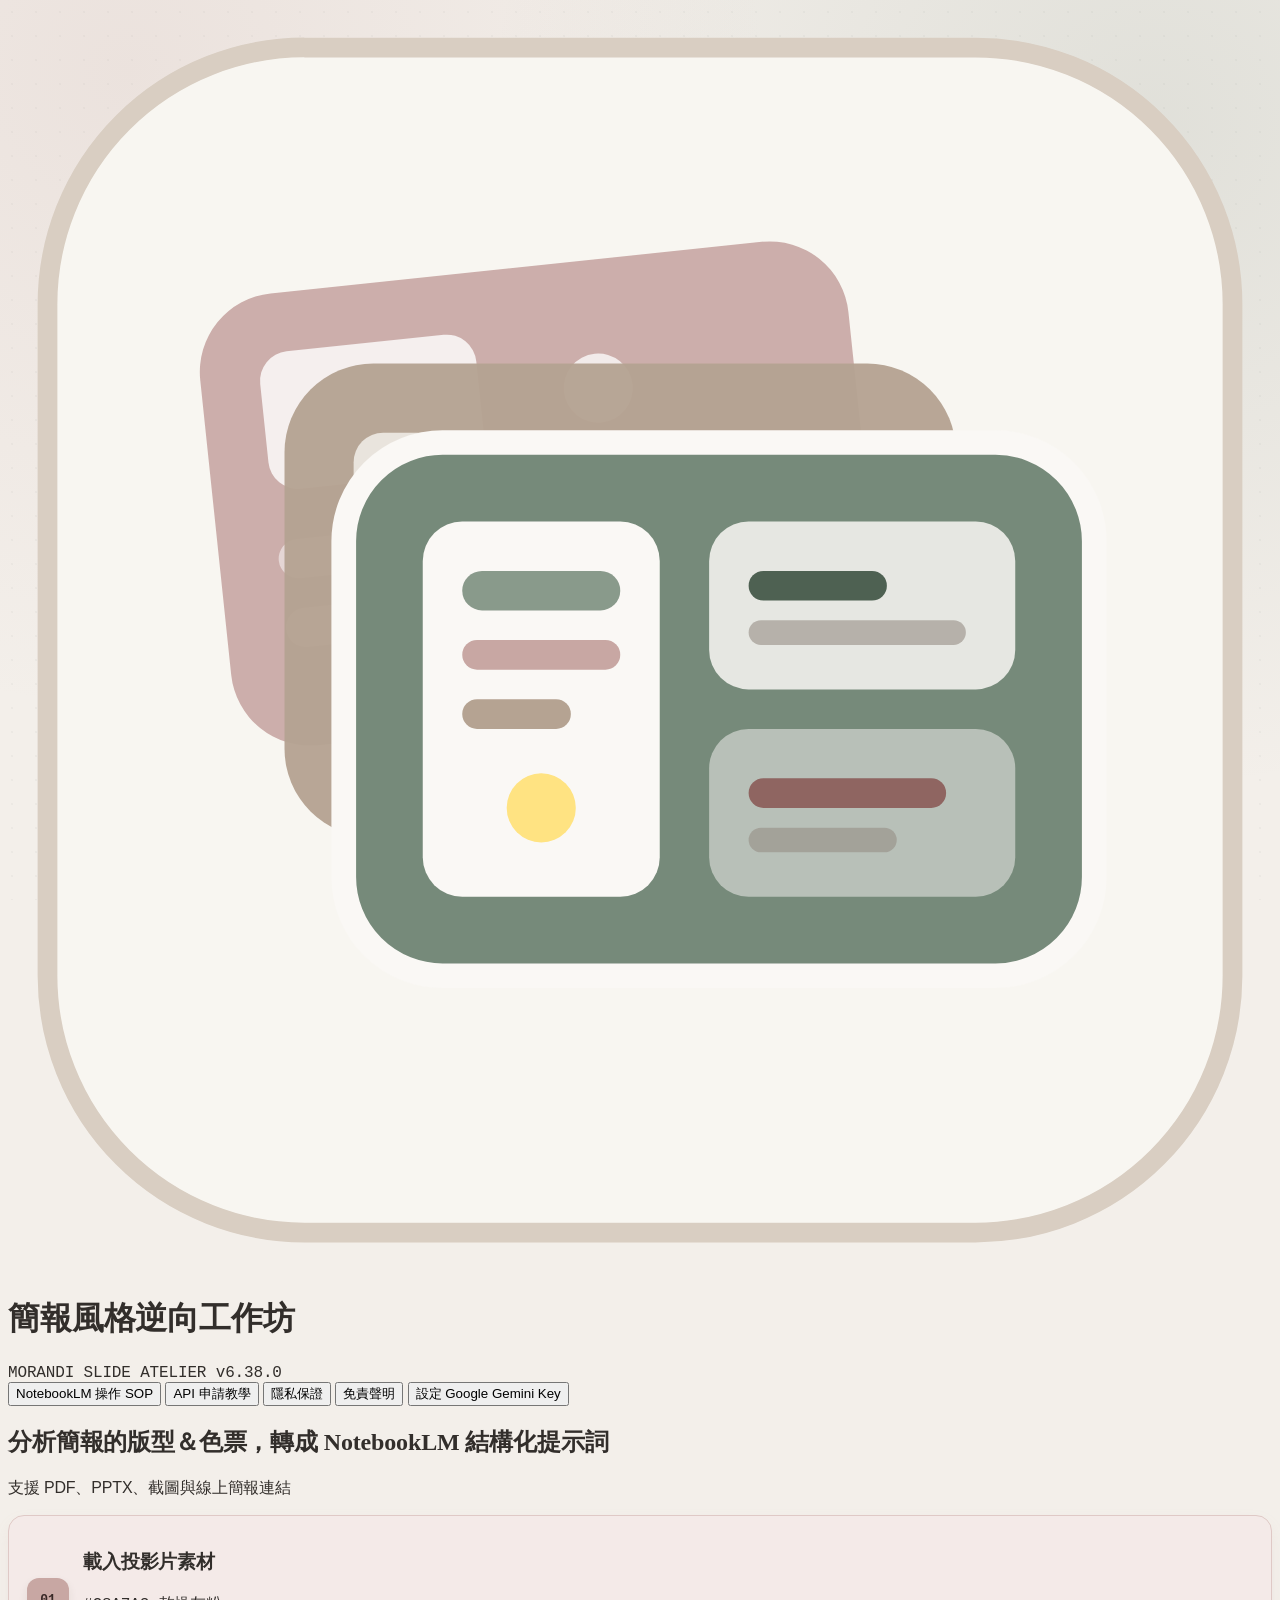
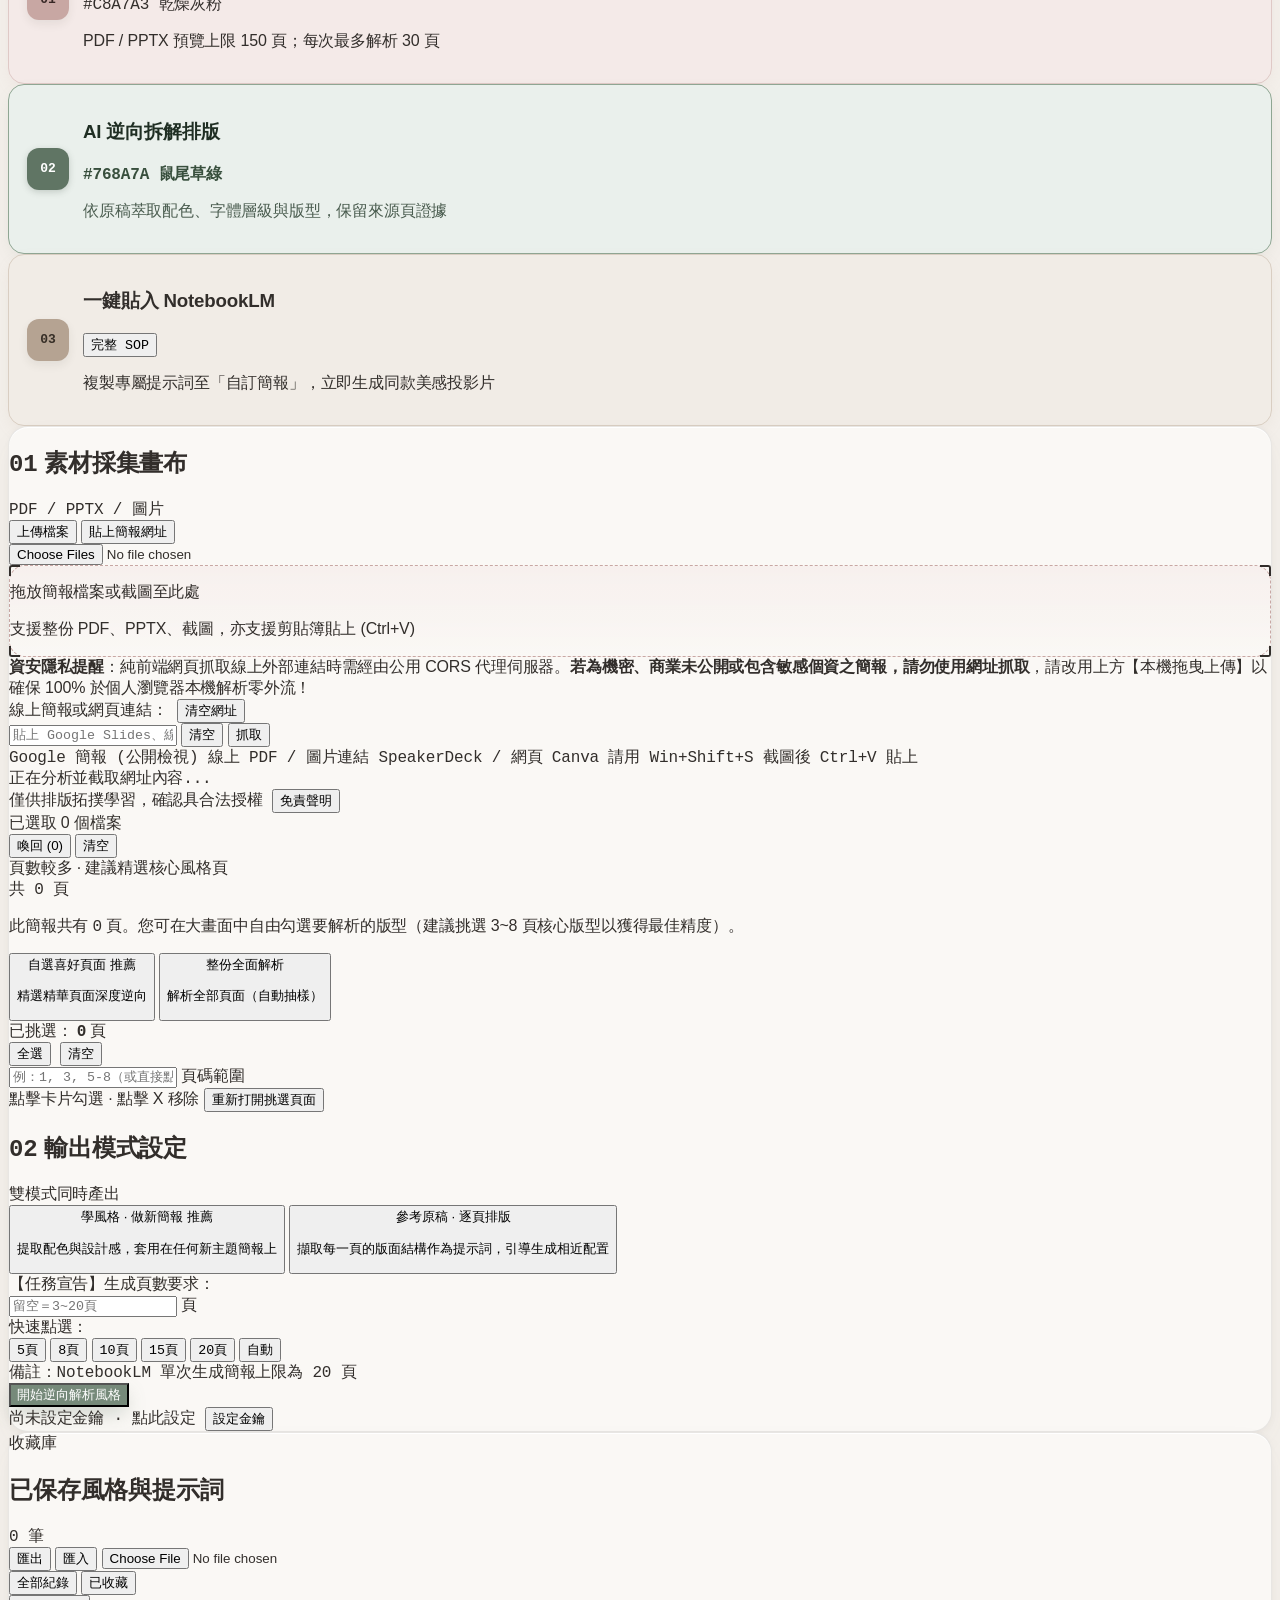
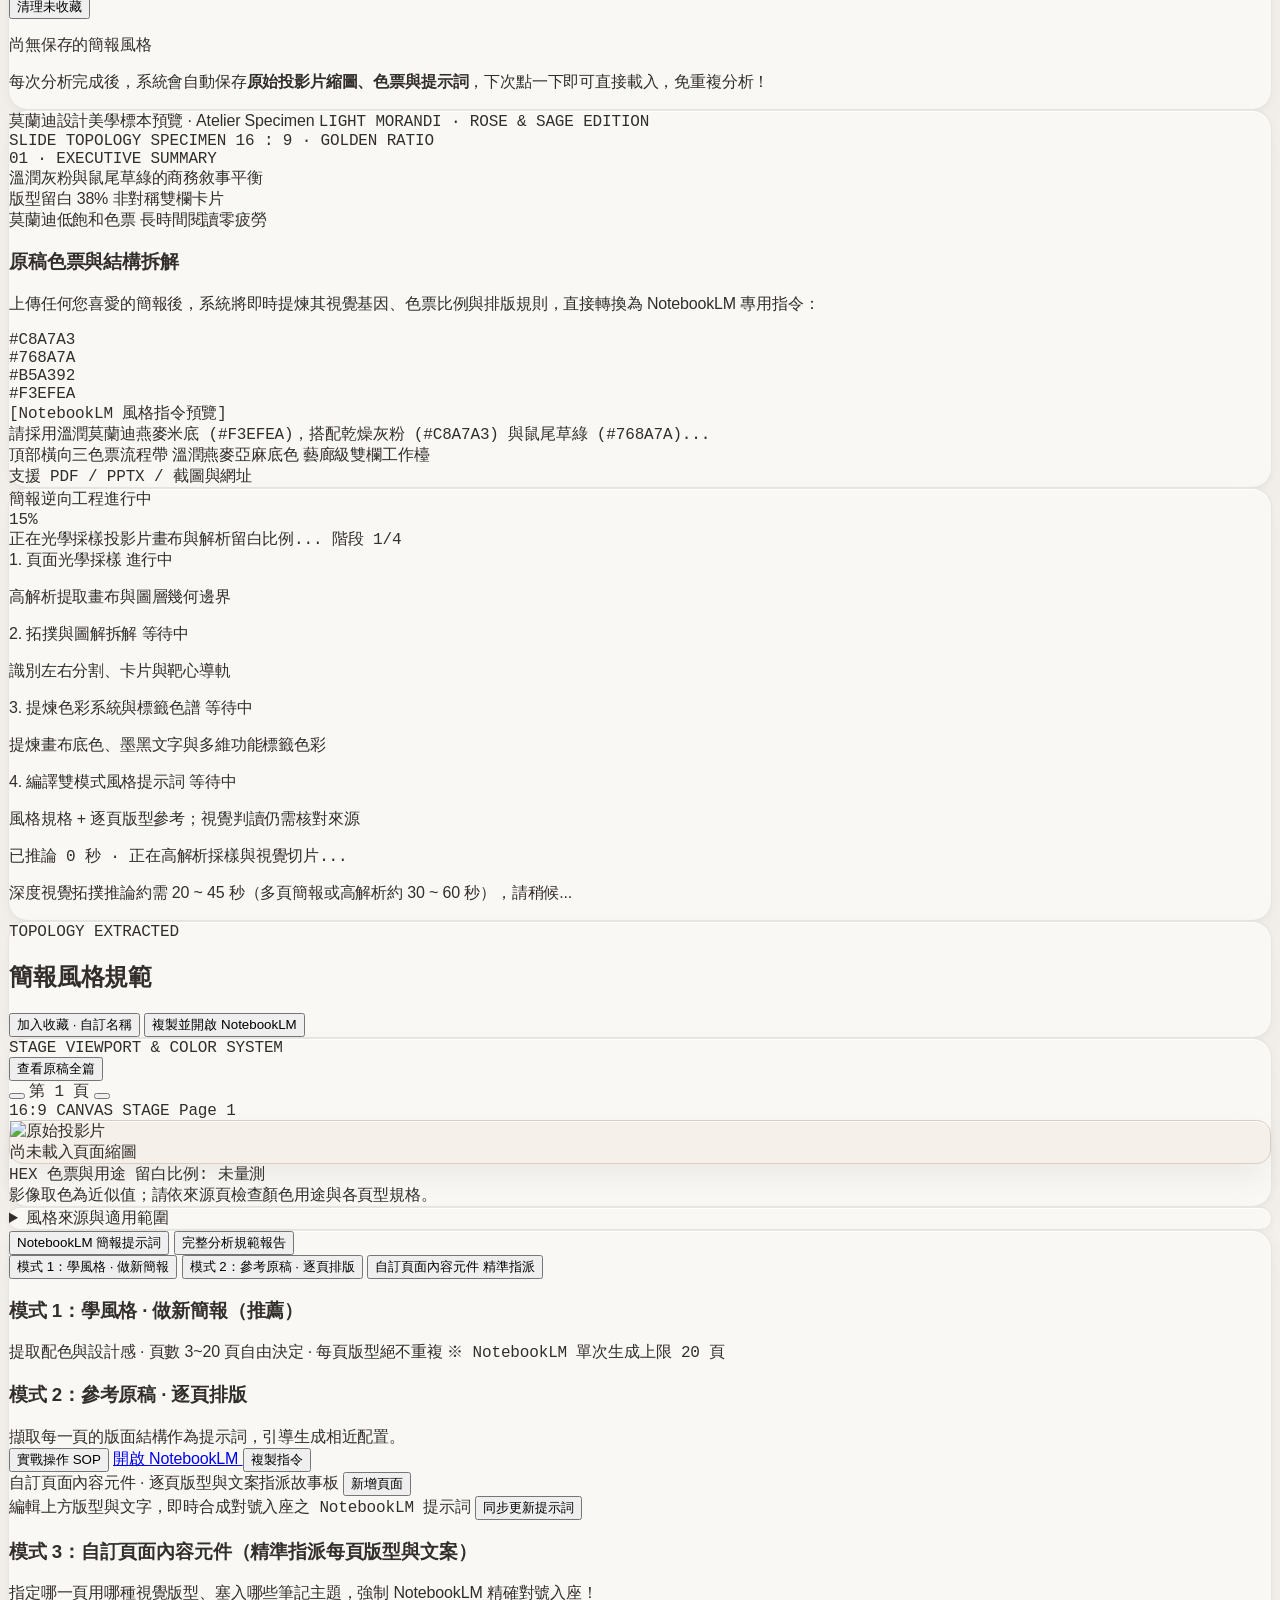
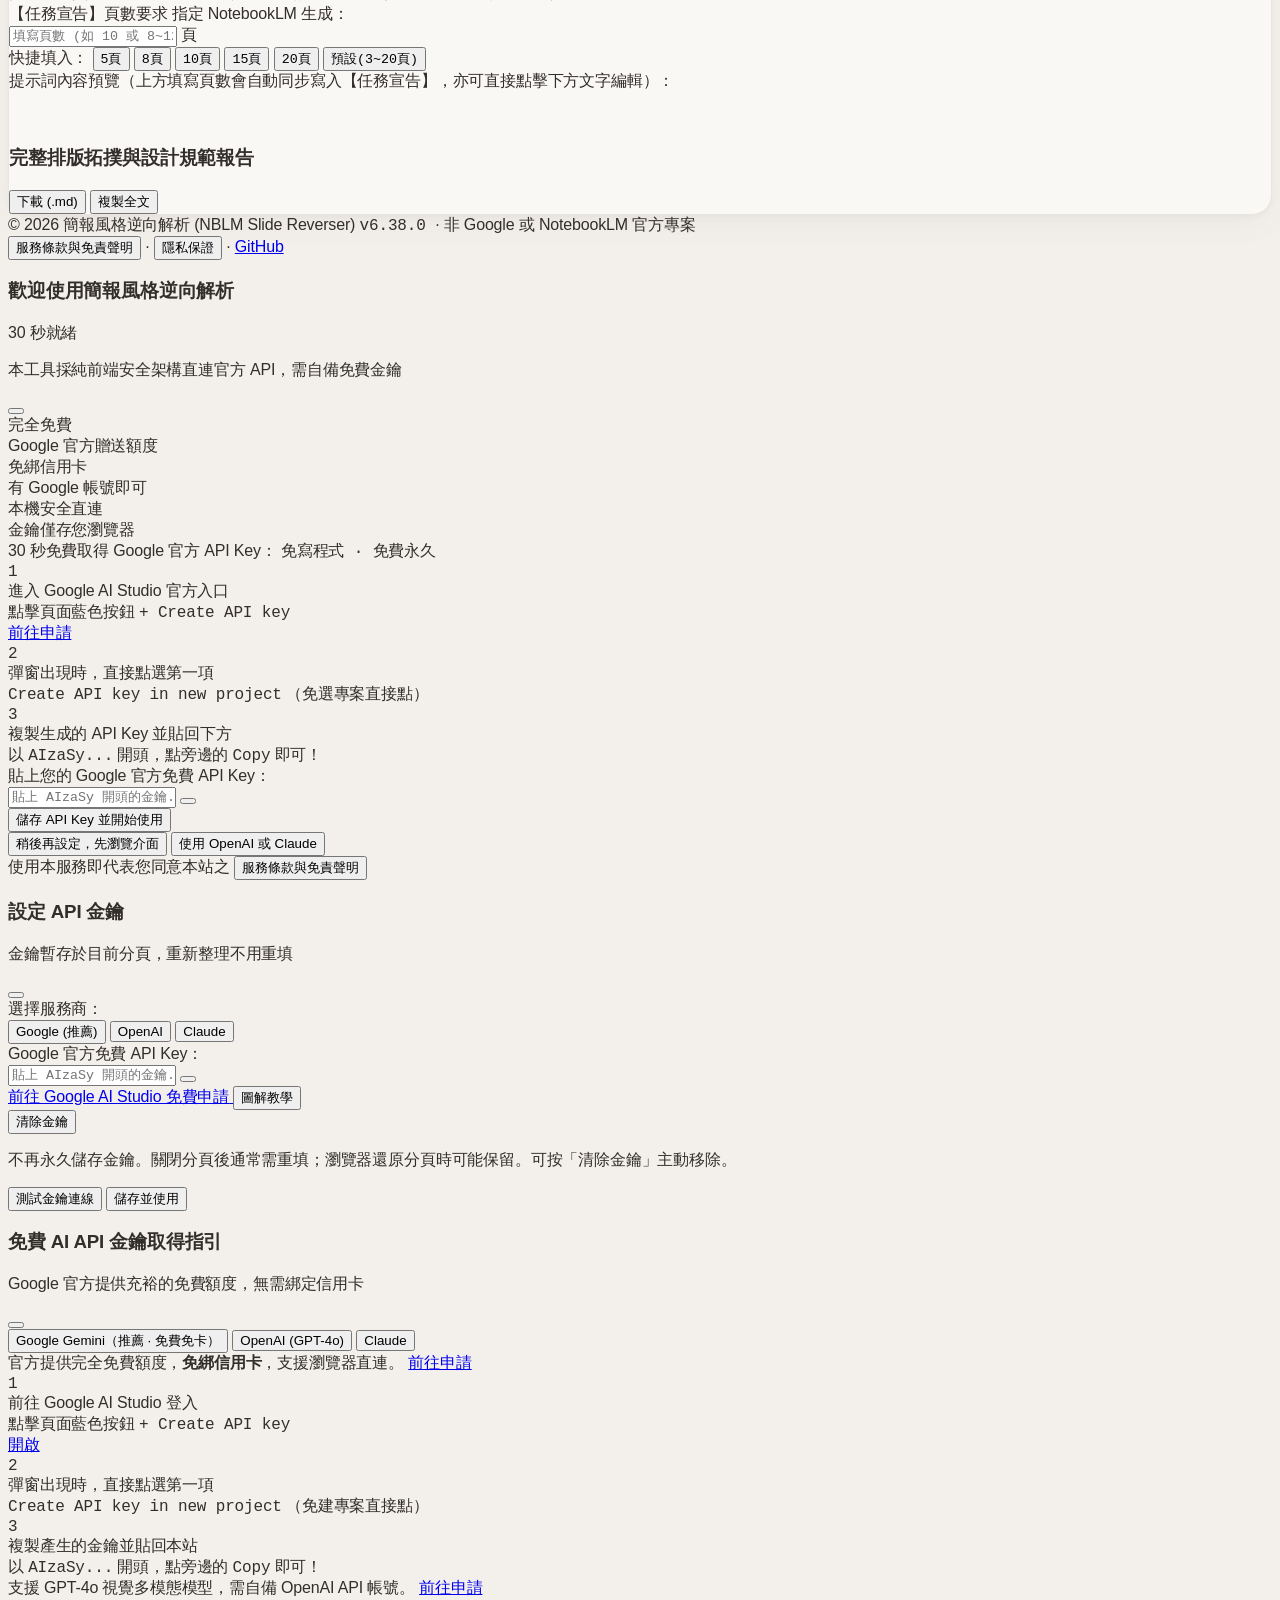
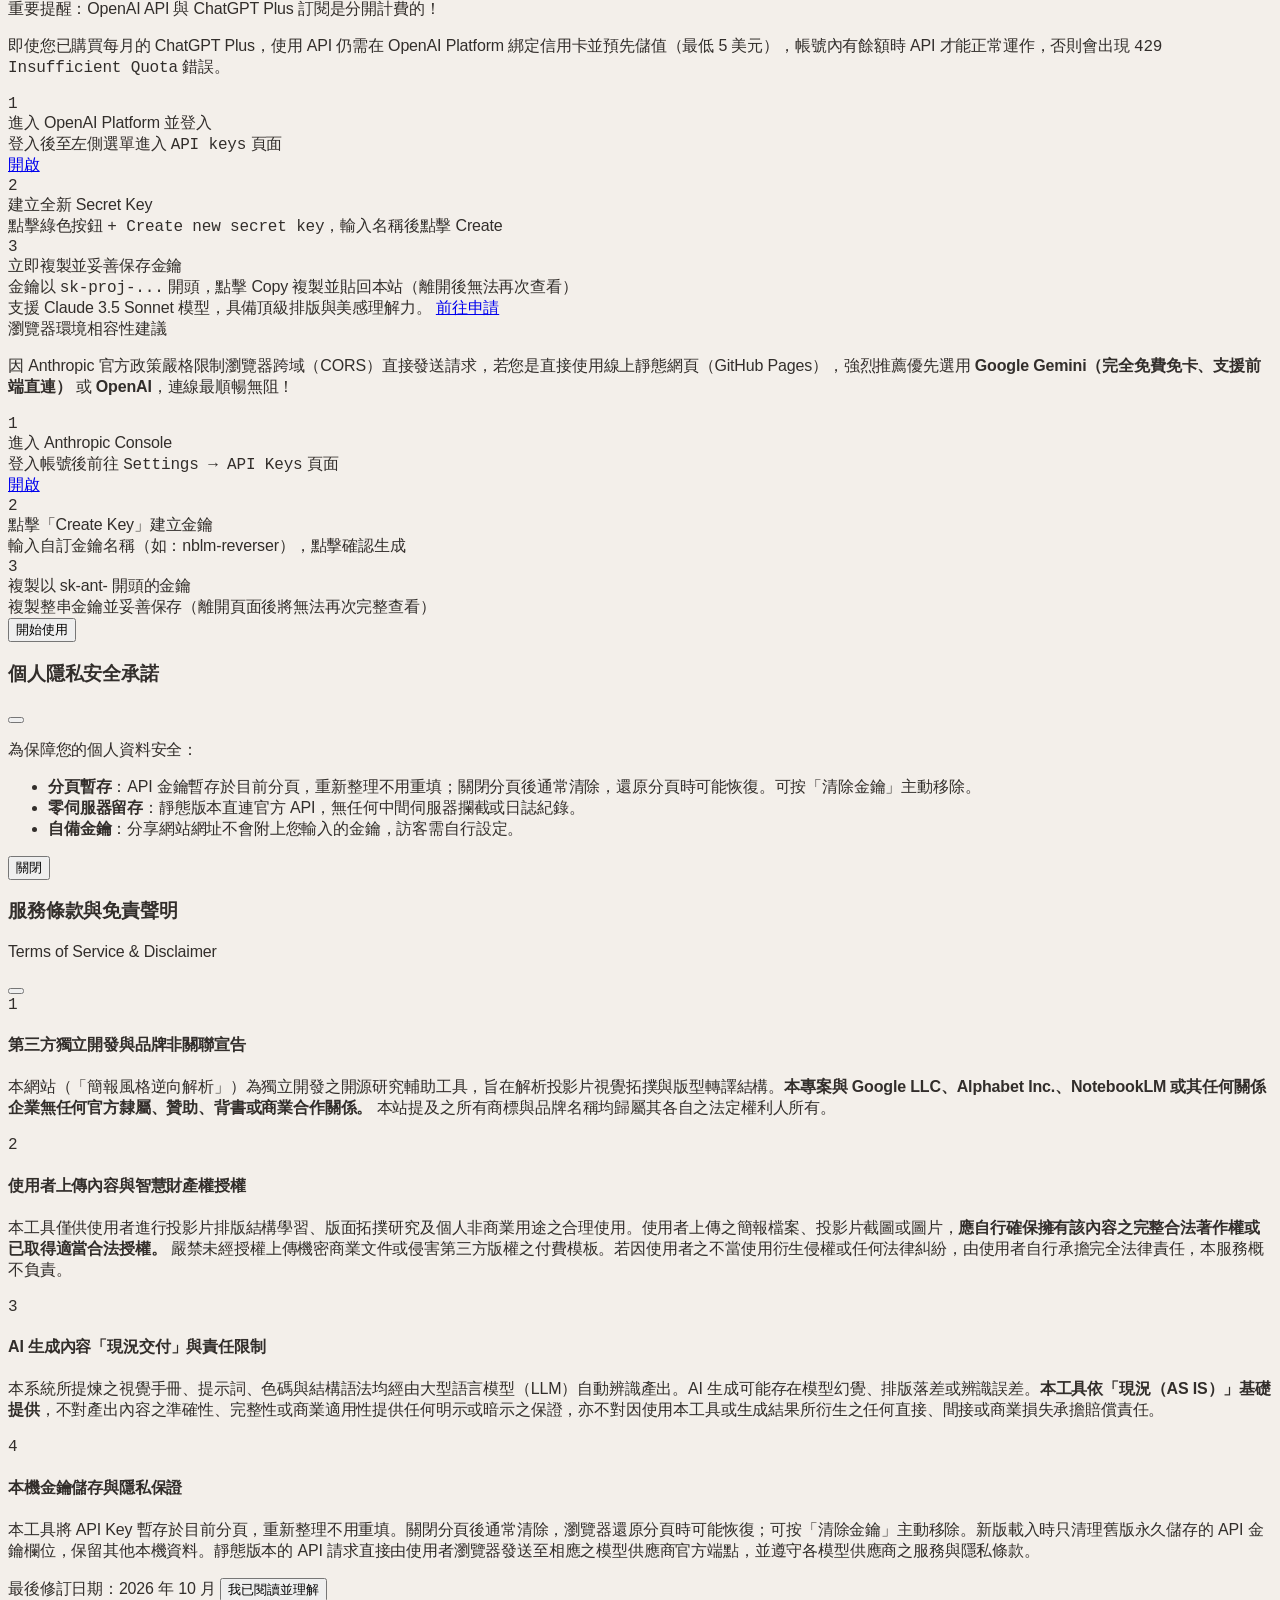
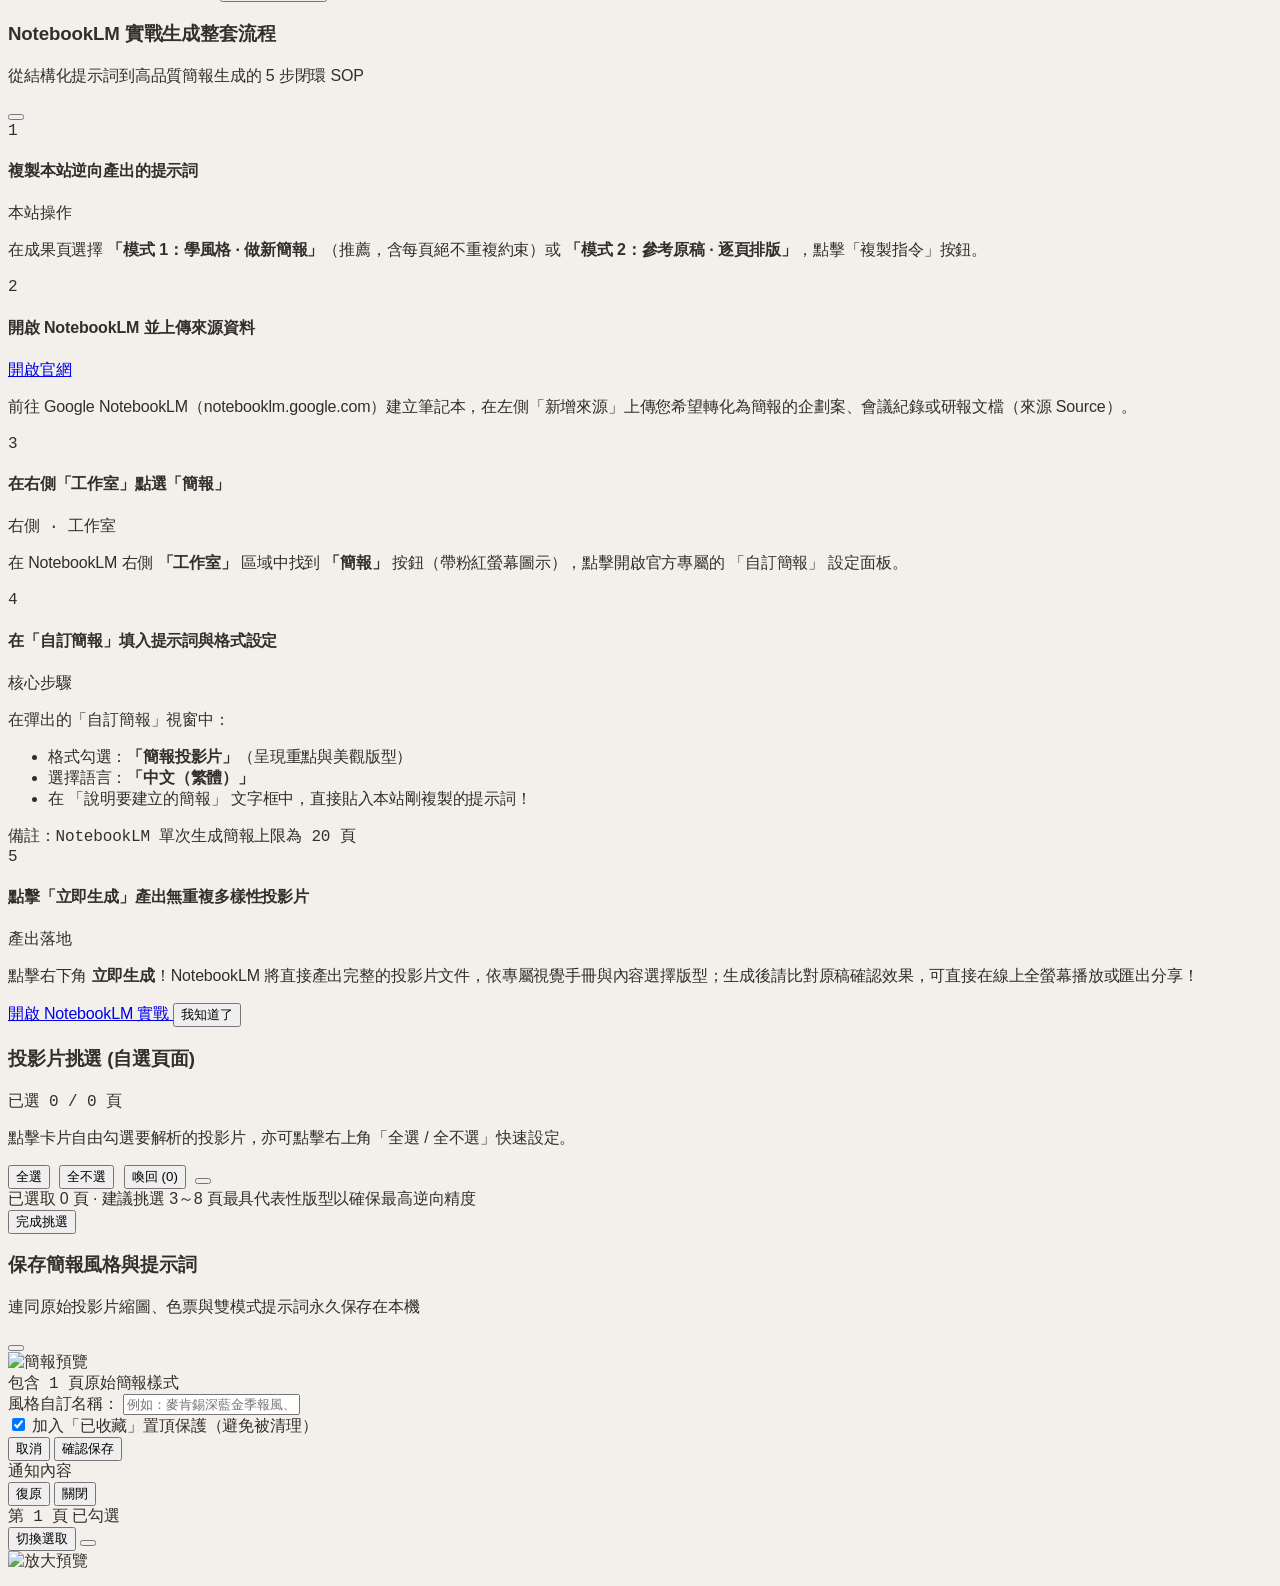
==== commit 517ff3d1: "Clarify model interpretation limits in prompt guidance" ====
--- a/static/index.html
+++ b/static/index.html
@@ -701,7 +701,7 @@
                 <span class="text-xs font-semibold text-[#68615B] truncate">4. 編譯雙模式風格提示詞</span>
                 <span id="step-pipe-badge-4" class="text-[10px] font-mono px-1.5 py-0.2 rounded bg-white/[0.04] text-[#968E86] border border-[#322E2B]/[0.08]">等待中</span>
               </div>
-              <p class="text-[11px] text-[#68615B] mt-0.5 leading-tight">全域風格手冊 + 逐頁 1:1 雙規格結構</p>
+              <p class="text-[11px] text-[#68615B] mt-0.5 leading-tight">風格規格 + 逐頁版型參考；視覺判讀仍需核對來源</p>
             </div>
           </div>
 
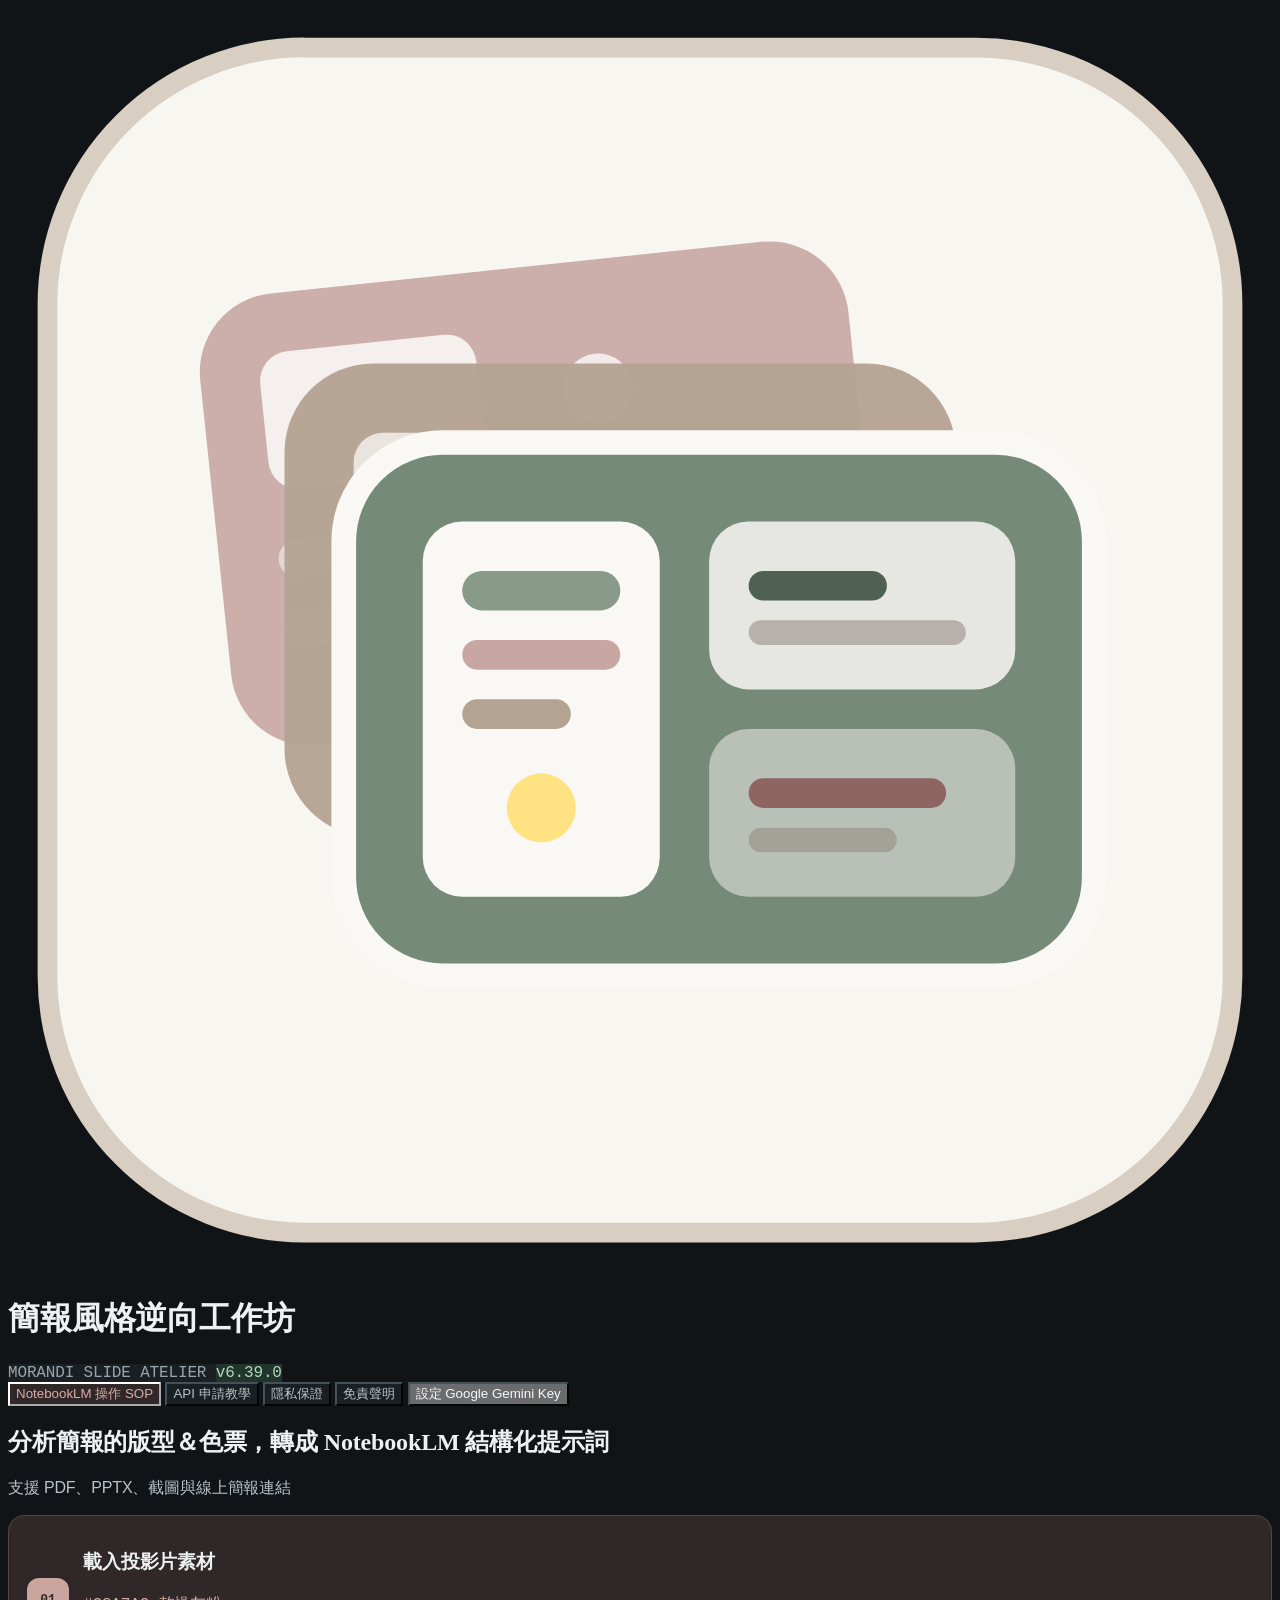
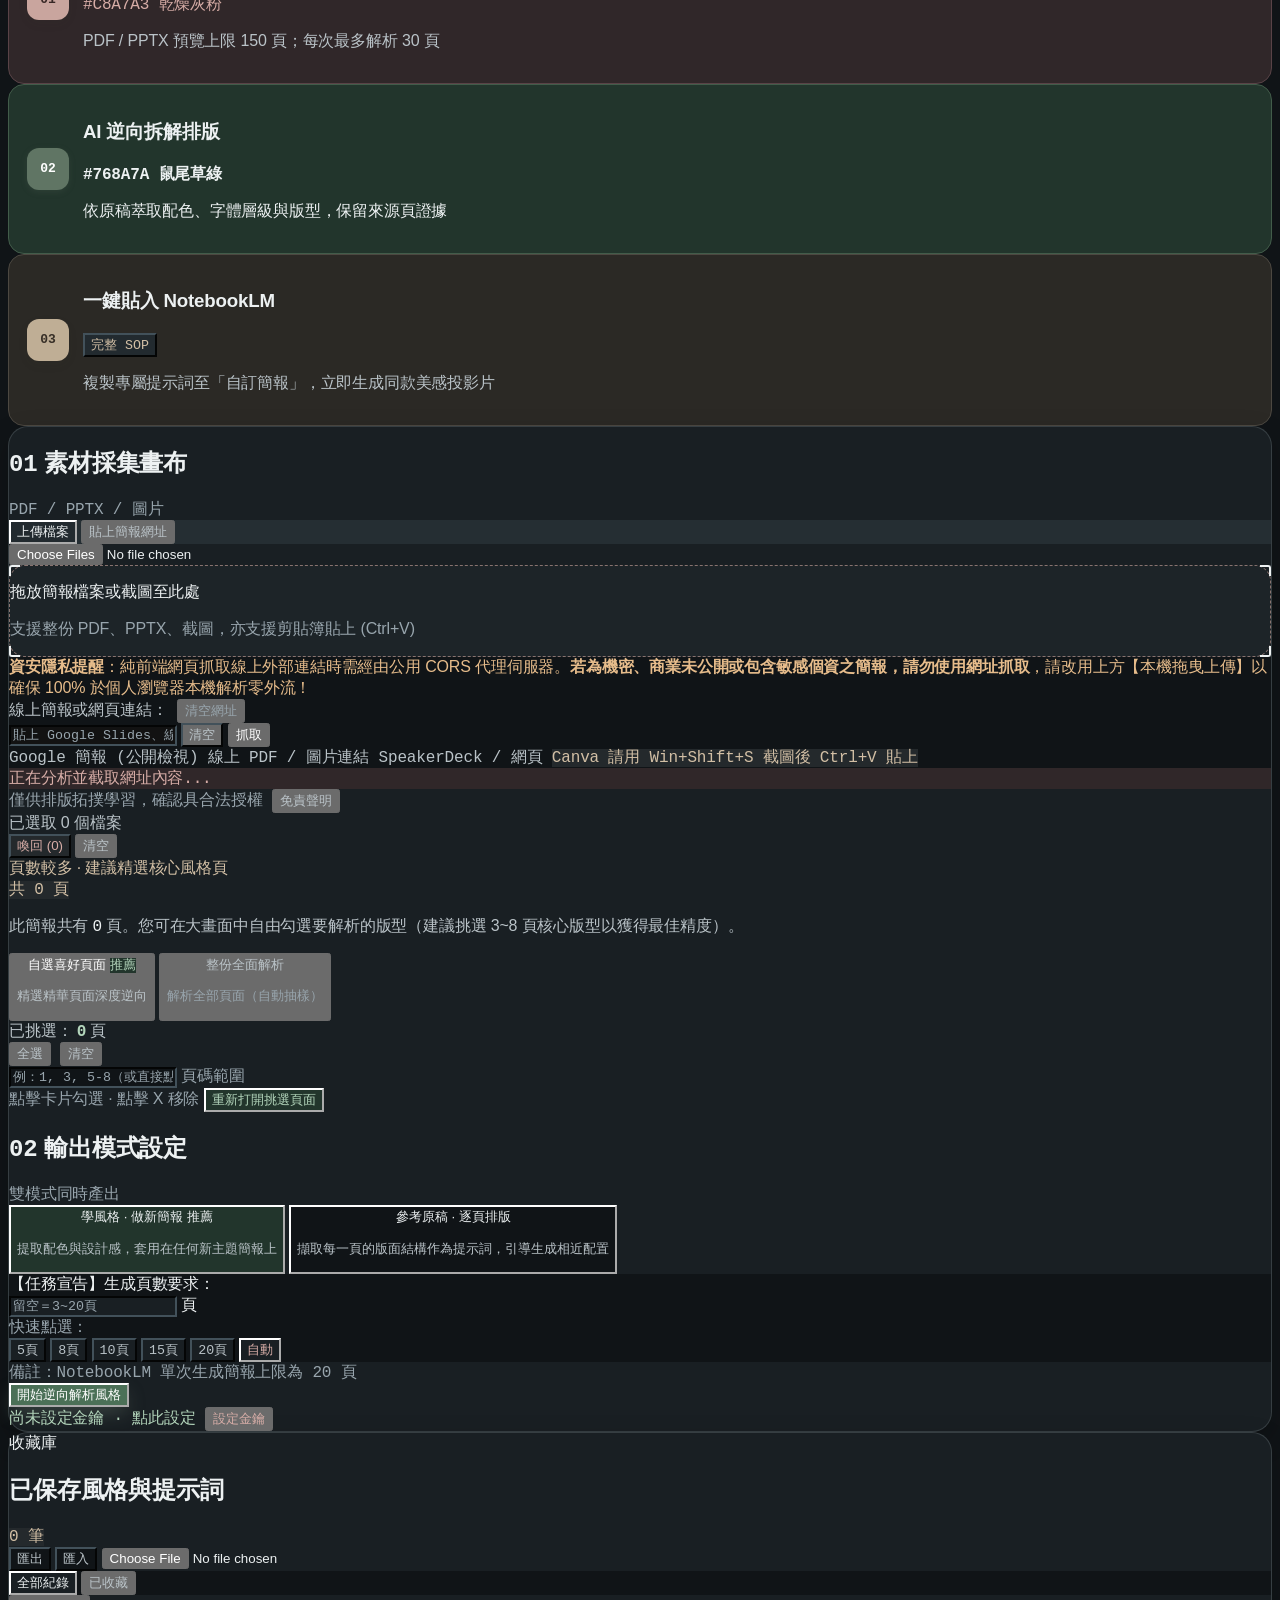
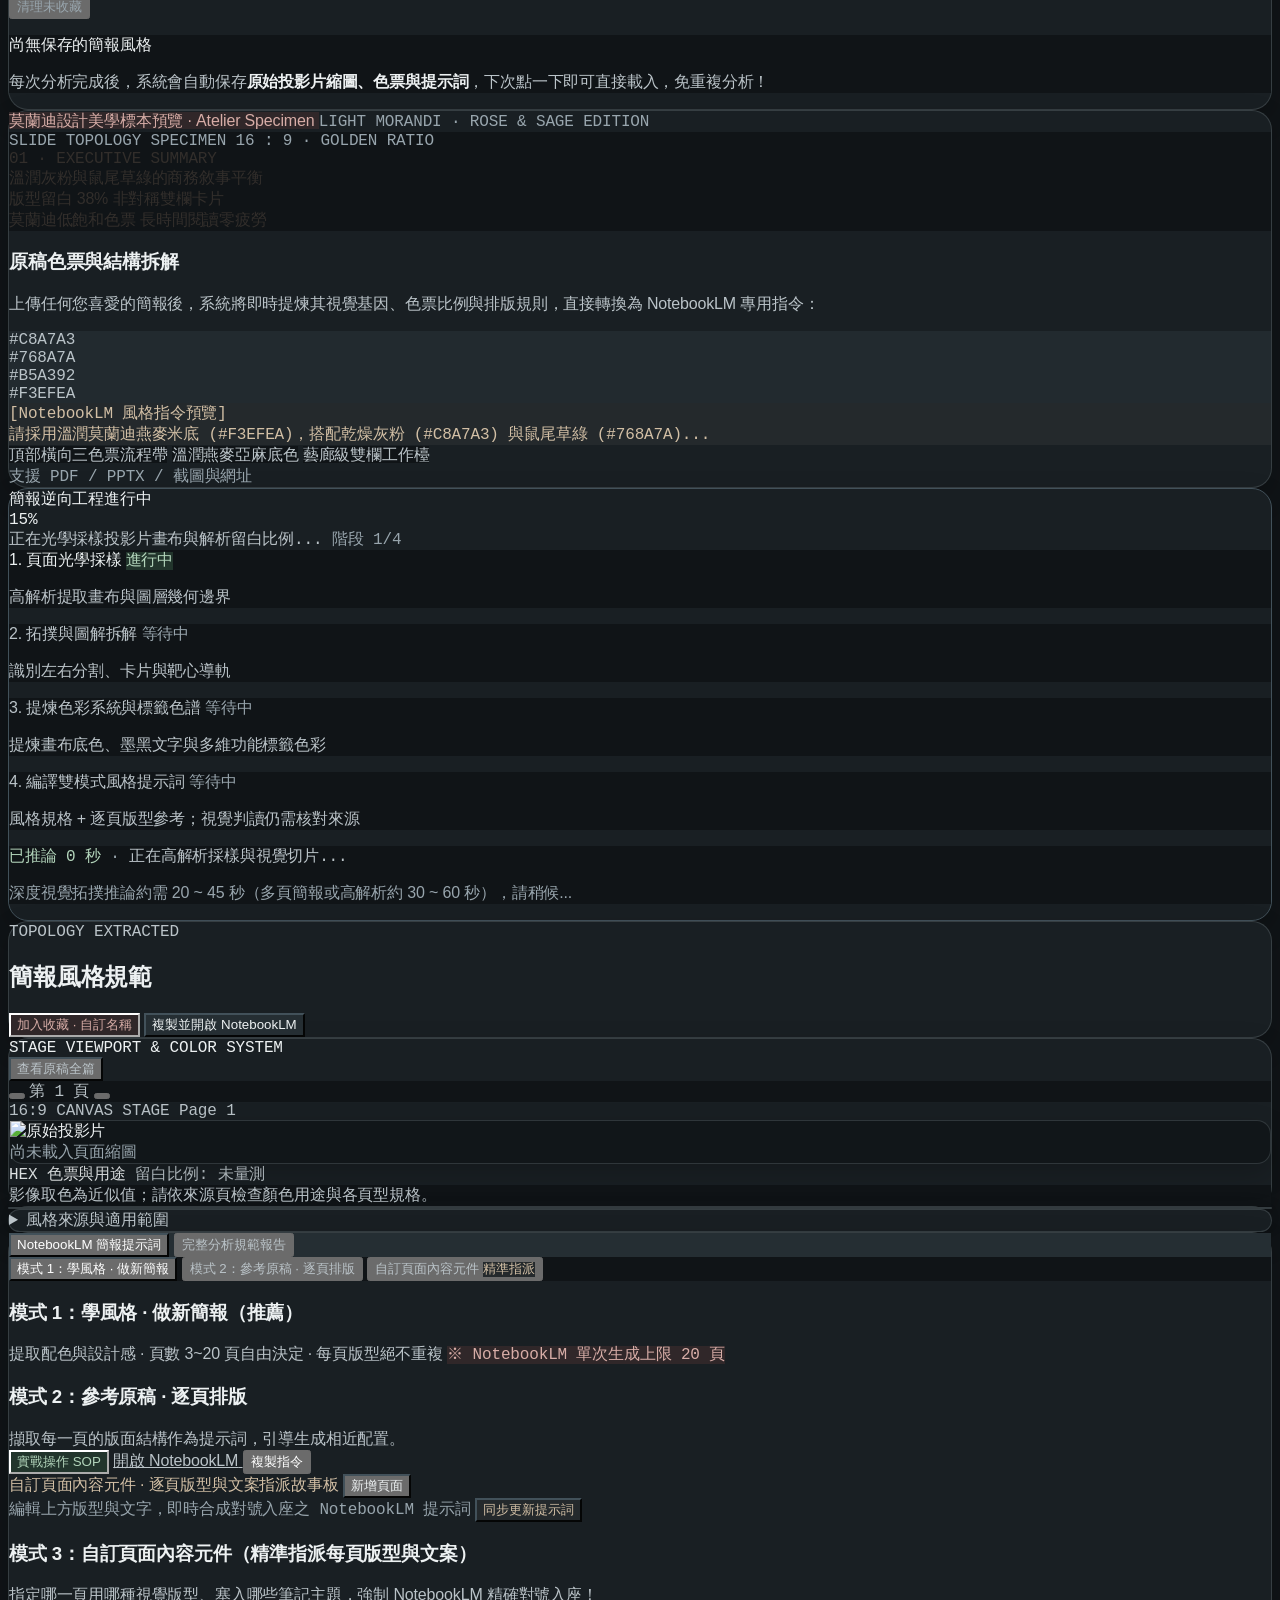
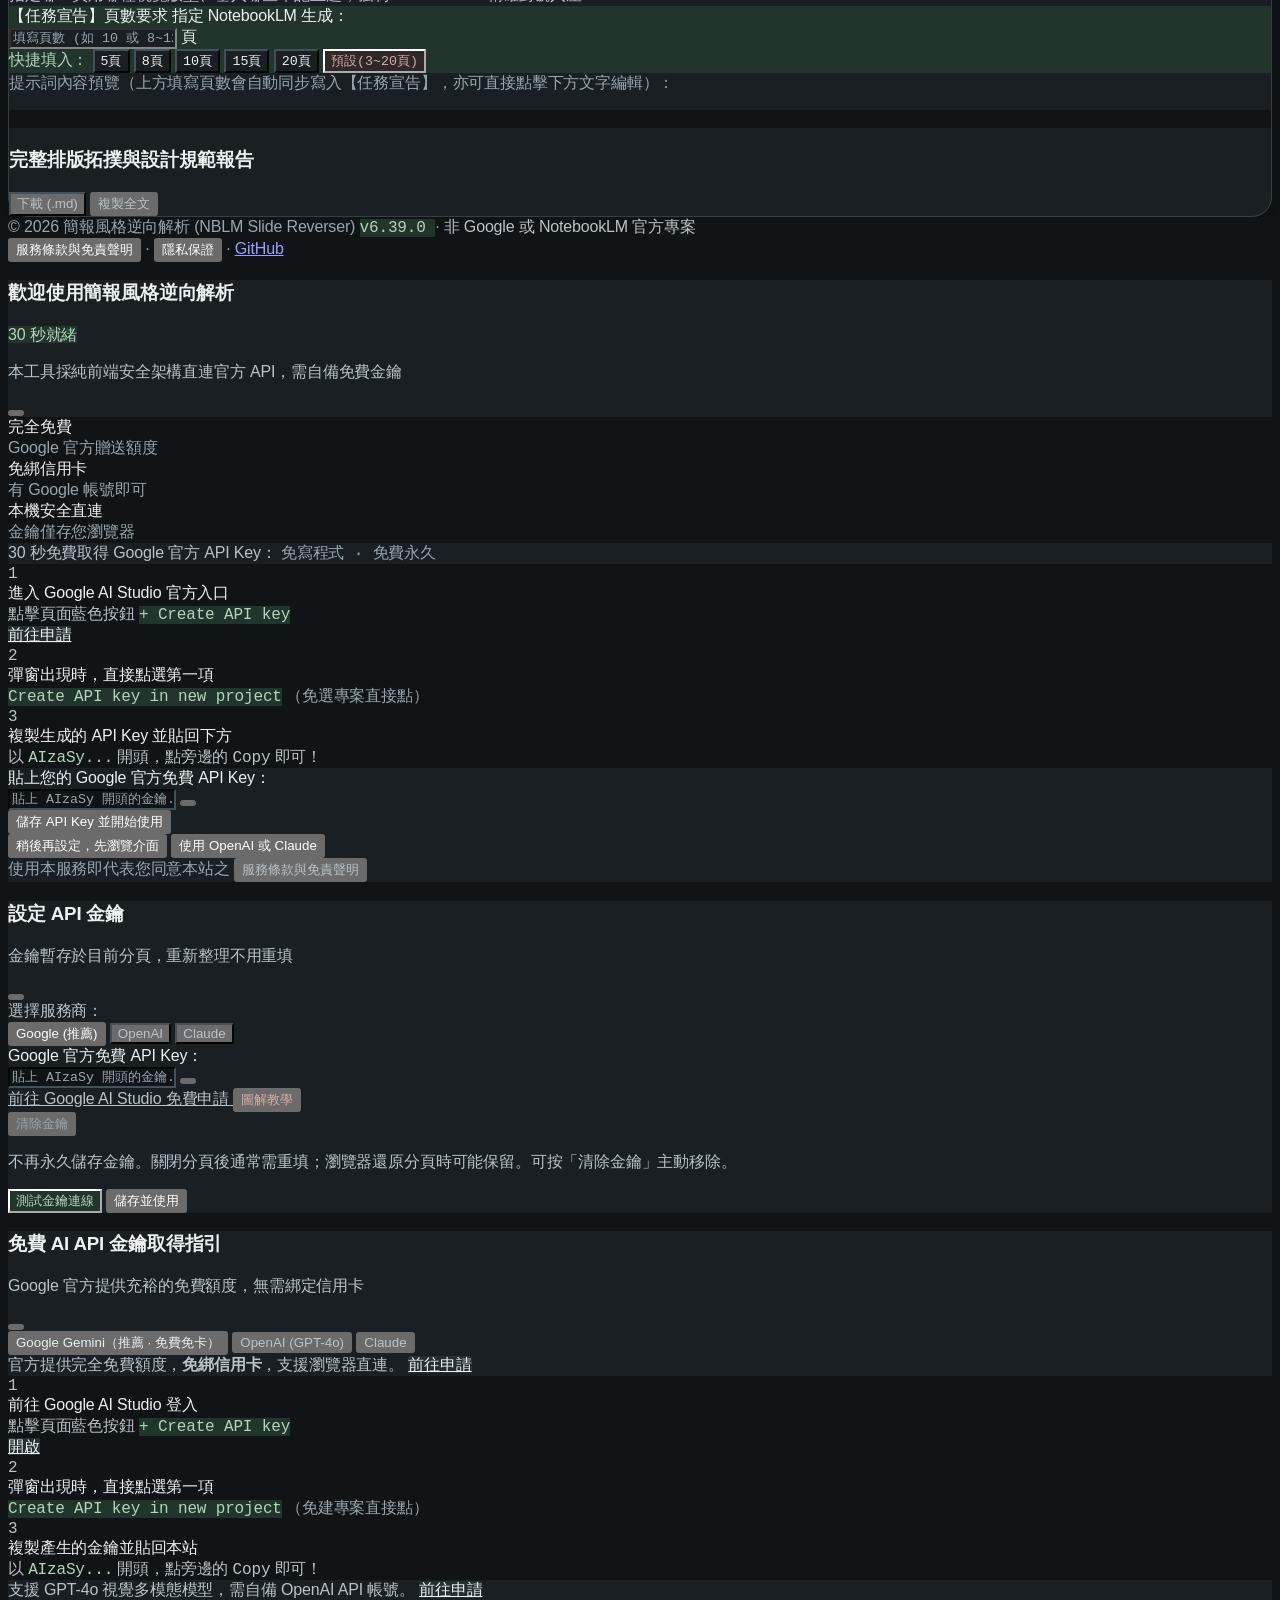
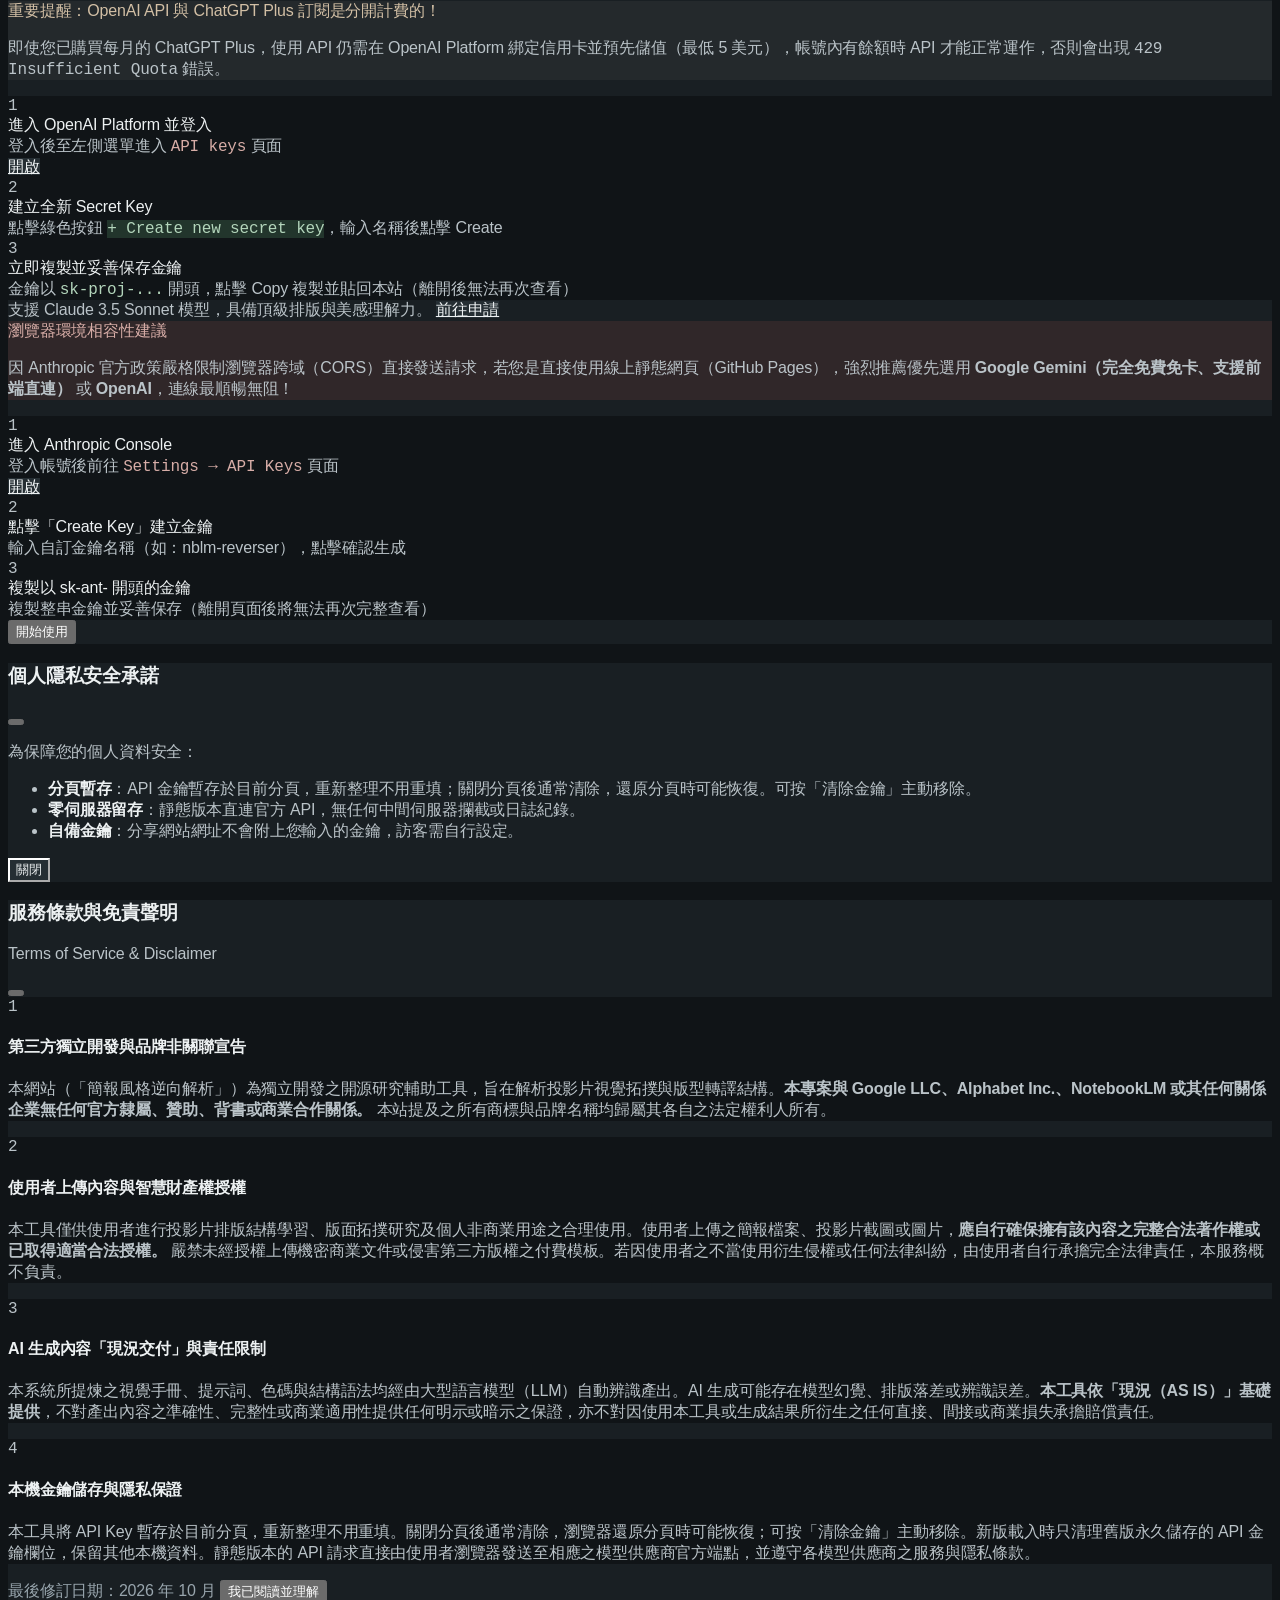
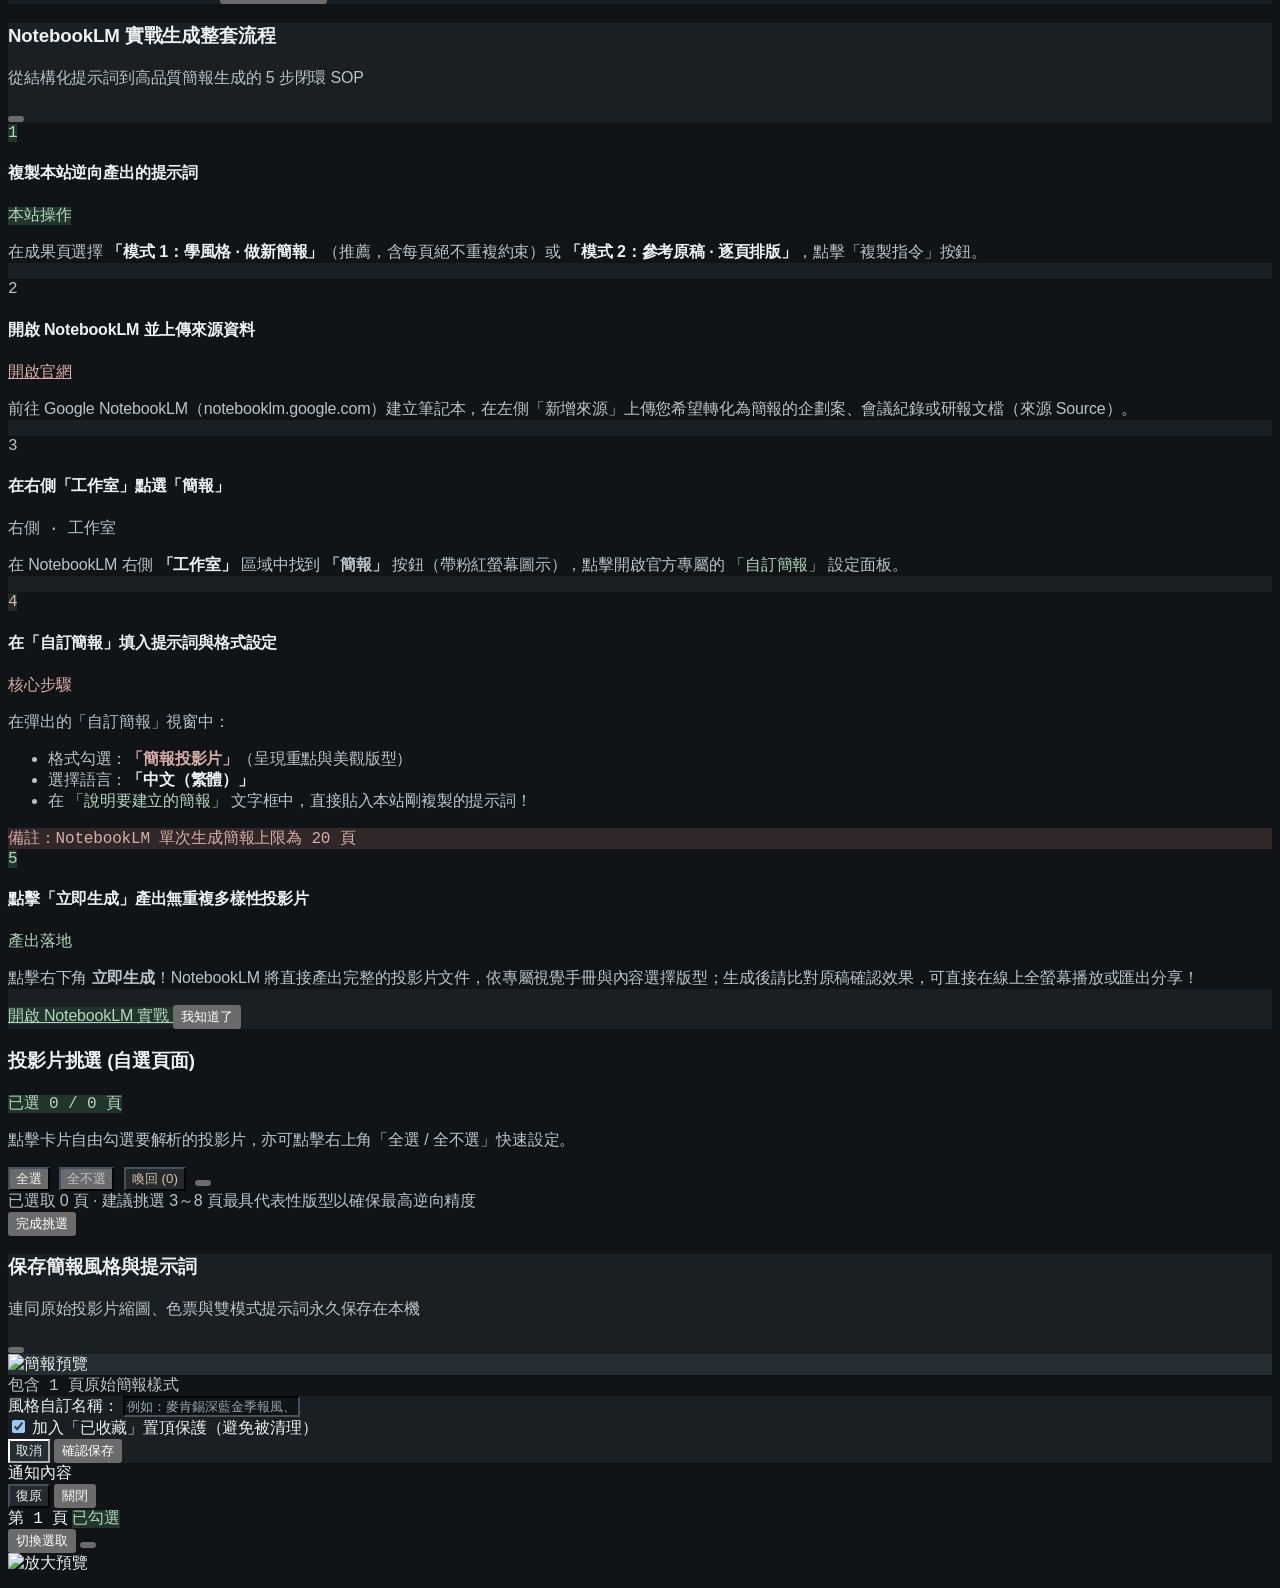
==== commit 995ed9db: "Add dark UI and validated source-profile prompt generation" ====
--- a/static/index.html
+++ b/static/index.html
@@ -1,5 +1,5 @@
 <!DOCTYPE html>
-<html lang="zh-TW">
+<html lang="zh-TW" data-theme="dark">
 <head>
   <meta charset="UTF-8">
   <meta name="viewport" content="width=device-width, initial-scale=1.0">
@@ -57,13 +57,14 @@
       window.pdfjsLib.GlobalWorkerOptions.workerSrc = 'https://cdnjs.cloudflare.com/ajax/libs/pdf.js/3.11.174/pdf.worker.min.js';
     }
   </script>
-  <link rel="icon" type="image/svg+xml" href="favicon.svg?v=6.38.0">
-  <link rel="icon" type="image/png" sizes="32x32" href="favicon-32x32.png?v=6.38.0">
-  <link rel="icon" type="image/png" sizes="16x16" href="favicon-16x16.png?v=6.38.0">
-  <link rel="apple-touch-icon" sizes="180x180" href="apple-touch-icon.png?v=6.38.0">
-  <link rel="shortcut icon" href="favicon.ico?v=6.38.0">
-  <meta name="theme-color" content="#F3EFEA">
-  <link rel="stylesheet" href="style.css?v=6.38.0">
+  <link rel="icon" type="image/svg+xml" href="favicon.svg?v=6.39.0">
+  <link rel="icon" type="image/png" sizes="32x32" href="favicon-32x32.png?v=6.39.0">
+  <link rel="icon" type="image/png" sizes="16x16" href="favicon-16x16.png?v=6.39.0">
+  <link rel="apple-touch-icon" sizes="180x180" href="apple-touch-icon.png?v=6.39.0">
+  <link rel="shortcut icon" href="favicon.ico?v=6.39.0">
+  <meta name="theme-color" content="#101417">
+  <meta name="color-scheme" content="dark">
+  <link rel="stylesheet" href="style.css?v=6.39.0">
 </head>
 <body class="studio-canvas-bg text-[#322E2B] min-h-screen flex flex-col font-sans selection:bg-[#C8A7A3]/30 selection:text-[#322E2B] antialiased">
 
@@ -73,7 +74,7 @@
       <div class="flex items-center gap-3.5 min-w-0">
         <!-- 品牌莫蘭迪標誌 (方案 A：層疊色票 × 構圖網格) -->
         <div class="w-9 h-9 rounded-xl overflow-hidden flex items-center justify-center shrink-0 transition-transform hover:scale-105">
-          <img src="favicon.svg?v=6.38.0" alt="簡報風格逆向工作坊 Logo" class="w-full h-full block">
+          <img src="favicon.svg?v=6.39.0" alt="簡報風格逆向工作坊 Logo" class="w-full h-full block">
         </div>
         <div class="flex flex-wrap items-center gap-2.5 min-w-0">
           <h1 class="font-serif-tc text-base sm:text-lg font-bold text-[#322E2B] tracking-tight flex items-center gap-2 whitespace-nowrap">
@@ -84,7 +85,7 @@
           </span>
           <span class="text-[11px] px-2.5 py-0.5 rounded-full bg-[#E9EFEA] text-[#4E6152] font-mono border border-[#C4D1C6] font-semibold shadow-sm flex items-center gap-1.5 whitespace-nowrap shrink-0" title="系統當前版本號">
             <span class="w-1.5 h-1.5 rounded-full bg-[#768A7A]"></span>
-            <span id="system-version-badge">v6.38.0</span>
+            <span id="system-version-badge">v6.39.0</span>
           </span>
         </div>
       </div>
@@ -547,7 +548,7 @@
               <span>SLIDE TOPOLOGY SPECIMEN</span>
               <span>16 : 9 · GOLDEN RATIO</span>
             </div>
-            <div class="aspect-video bg-[#FAF6F2] rounded-xl border border-[#322E2B]/[0.08] p-4 sm:p-5 grid grid-cols-12 gap-3.5 shadow-sm">
+            <div class="source-artwork aspect-video bg-[#FAF6F2] rounded-xl border border-[#322E2B]/[0.08] p-4 sm:p-5 grid grid-cols-12 gap-3.5 shadow-sm">
               <div class="col-span-7 flex flex-col justify-between text-left">
                 <div>
                   <div class="text-[9px] font-mono tracking-widest uppercase text-[#8F6561] font-bold">01 · EXECUTIVE SUMMARY</div>
@@ -585,19 +586,19 @@
             <!-- 4 張莫蘭迪色票小卡 -->
             <div class="grid grid-cols-4 gap-2">
               <div class="bg-white rounded-xl overflow-hidden border border-[#322E2B]/10 shadow-sm">
-                <div class="h-9 bg-[#C8A7A3]"></div>
+                <div class="source-artwork h-9 bg-[#C8A7A3]"></div>
                 <div class="p-1.5 font-mono text-[9.5px] text-[#68615B] text-center">#C8A7A3</div>
               </div>
               <div class="bg-white rounded-xl overflow-hidden border border-[#322E2B]/10 shadow-sm">
-                <div class="h-9 bg-[#768A7A]"></div>
+                <div class="source-artwork h-9 bg-[#768A7A]"></div>
                 <div class="p-1.5 font-mono text-[9.5px] text-[#68615B] text-center">#768A7A</div>
               </div>
               <div class="bg-white rounded-xl overflow-hidden border border-[#322E2B]/10 shadow-sm">
-                <div class="h-9 bg-[#B5A392]"></div>
+                <div class="source-artwork h-9 bg-[#B5A392]"></div>
                 <div class="p-1.5 font-mono text-[9.5px] text-[#68615B] text-center">#B5A392</div>
               </div>
               <div class="bg-white rounded-xl overflow-hidden border border-[#322E2B]/10 shadow-sm">
-                <div class="h-9 bg-[#F3EFEA]"></div>
+                <div class="source-artwork h-9 bg-[#F3EFEA]"></div>
                 <div class="p-1.5 font-mono text-[9.5px] text-[#68615B] text-center">#F3EFEA</div>
               </div>
             </div>
@@ -823,6 +824,7 @@
           </div>
         </div>
 
+        <section id="quality-panel" class="studio-panel p-4 text-sm" aria-live="polite"></section>
         <details class="studio-panel p-3 text-xs text-[#68615B]">
           <summary class="cursor-pointer font-semibold">風格來源與適用範圍</summary>
           <pre id="design-profile-evidence" class="whitespace-pre-wrap mt-2 leading-relaxed font-sans"></pre>
@@ -1002,7 +1004,7 @@
       <div class="flex items-center gap-2 flex-wrap">
         <span>© 2026 簡報風格逆向解析 (NBLM Slide Reverser)</span>
         <span class="px-2 py-0.5 rounded-full font-mono text-[10px] bg-[#E9EFEA] text-[#4E6152] border border-[#C4D1C6] font-semibold">
-          v6.38.0
+          v6.39.0
         </span>
         <span class="text-zinc-700 hidden sm:inline">·</span>
         <span class="text-[#68615B]">非 Google 或 NotebookLM 官方專案</span>
@@ -1789,7 +1791,8 @@
     </button>
   </div>
 
-  <script src="app.js?v=6.38.0"></script>
+  <script src="style-quality.js?v=6.39.0"></script>
+  <script src="app.js?v=6.39.0"></script>
   <script>
     lucide.createIcons();
   </script>
--- a/static/style.css
+++ b/static/style.css
@@ -3,32 +3,32 @@
 
 :root {
   /* 燕麥米基底 (Oatmeal & Warm Linen) */
-  --bg-oatmeal: #F3EFEA;
-  --bg-linen: #EAE3DC;
-  --surface-cream: #FAF8F5;
-  --surface-white: #FFFFFF;
+  --bg-oatmeal: #101417;
+  --bg-linen: #20272B;
+  --surface-cream: #191F23;
+  --surface-white: #222A2F;
 
   /* 莫蘭迪主色票：灰粉 (Rose Clay) + 鼠尾草綠 (Sage) + 燕麥暖駝 (Oat Taupe) */
-  --rose-clay: #C8A7A3;
-  --rose-deep: #8F6561;
-  --rose-tint: #F4EAE8;
-  --rose-border: #DFC9C6;
-
-  --sage-main: #768A7A;
-  --sage-deep: #4E6152;
-  --sage-tint: #E9EFEA;
-  --sage-border: #C4D1C6;
-
-  --oat-taupe: #B5A392;
-  --oat-deep: #6E5E4F;
-  --oat-tint: #F1ECE6;
-  --oat-border: #D9CEC2;
+  --rose-clay: #C9A59E;
+  --rose-deep: #D7ADA7;
+  --rose-tint: #302729;
+  --rose-border: #594347;
+
+  --sage-main: #547961;
+  --sage-deep: #A2C9AC;
+  --sage-tint: #22352C;
+  --sage-border: #425C4A;
+
+  --oat-taupe: #BFAE95;
+  --oat-deep: #D2BFA5;
+  --oat-tint: #2B2925;
+  --oat-border: #4C4841;
 
   /* 書寫墨色 (Warm Charcoal Ink) */
-  --ink-primary: #322E2B;
-  --ink-secondary: #68615B;
-  --ink-muted: #968E86;
-  --border-hairline: rgba(50, 46, 43, 0.09);
+  --ink-primary: #EDF1F2;
+  --ink-secondary: #BAC3C8;
+  --ink-muted: #98A5AD;
+  --border-hairline: rgba(205, 220, 228, 0.16);
 }
 
 body {
@@ -398,3 +398,90 @@
 .morandi-step-02 p {
   color: #4A5C4F !important;
 }
+
+/* Dark application shell; source images, inline palette swatches and iframe documents keep their own colors. */
+:root { color-scheme: dark; }
+.studio-canvas-bg { background-image: none; }
+.studio-panel, .card-soft-shadow, .studio-stage-frame { border-color: var(--border-hairline); box-shadow: 0 10px 28px #0003; }
+.studio-stage-frame { background: #111619; }
+.studio-dropzone { background: #1D2428; border-color: #89736F; }
+.studio-dropzone:hover { background: #272D32; border-color: #D7ADA7; box-shadow: none; }
+.morandi-step-card { box-shadow: none; }
+.morandi-step-02 { background: var(--sage-tint) !important; border-color: var(--sage-border) !important; }
+.morandi-step-02 h3, .morandi-step-02 span.font-mono, .morandi-step-02 p { color: var(--ink-primary) !important; }
+.btn-morandi-sage { background: #4B7057; }
+.btn-morandi-sage:hover:not(:disabled) { background: #5A8067; }
+.custom-scrollbar::-webkit-scrollbar-thumb { background: #53616A; }
+.custom-scrollbar::-webkit-scrollbar-thumb:hover { background: #73828B; }
+button:disabled { opacity: .45; cursor: not-allowed; }
+input, select, textarea { color-scheme: dark; }
+input::placeholder, textarea::placeholder { color: #98A5AD; }
+:focus-visible { outline: 2px solid #A2C9AC; outline-offset: 3px; }
+#quality-panel h3 { font-weight: 700; margin-bottom: .75rem; }
+#quality-panel ul { color: #E6BC8B; padding-left: 1.25rem; list-style: disc; }
+#quality-panel summary { cursor: pointer; margin: 1rem 0; }
+#quality-panel label { display: flex; flex-direction: column; gap: .3rem; font-size: .75rem; margin: .5rem 0; }
+#quality-panel input, #quality-panel select { padding: .5rem; background: #111619; border: 1px solid #46525B; border-radius: .4rem; color: #EDF1F2; width: 100%; }
+#quality-panel button { padding: .6rem 1rem; margin-top: .75rem; border-radius: .5rem; background: #4B7057; color: white; }
+.quality-page-row { display: grid; grid-template-columns: repeat(2,minmax(0,1fr)); gap: .5rem 1rem; padding: 1rem 0; border-top: 1px solid #354149; }
+.quality-page-row strong, .quality-page-row img { grid-column: 1 / -1; }
+.quality-page-row img { width: 100%; max-height: 220px; object-fit: contain; }
+@media(max-width:600px) { .quality-page-row { grid-template-columns: minmax(0,1fr); } }
+html[data-theme="dark"] :not(.source-artwork, .source-artwork *)[class~="bg-[#E9EFEA]"] { background-color: #22352C; }
+html[data-theme="dark"] :not(.source-artwork, .source-artwork *)[class~="bg-[#E9EFEA]/70"] { background-color: #22352C; }
+html[data-theme="dark"] :not(.source-artwork, .source-artwork *)[class~="bg-[#E9EFEA]/75"] { background-color: #22352C; }
+html[data-theme="dark"] :not(.source-artwork, .source-artwork *)[class~="bg-[#EAE3DC]"] { background-color: #252E33; }
+html[data-theme="dark"] :not(.source-artwork, .source-artwork *)[class~="bg-[#F1ECE6]"] { background-color: #24292C; }
+html[data-theme="dark"] :not(.source-artwork, .source-artwork *)[class~="bg-[#F3EFEA]"] { background-color: #101417; }
+html[data-theme="dark"] :not(.source-artwork, .source-artwork *)[class~="bg-[#F3EFEA]/60"] { background-color: #101417; }
+html[data-theme="dark"] :not(.source-artwork, .source-artwork *)[class~="bg-[#F3EFEA]/80"] { background-color: #101417; }
+html[data-theme="dark"] :not(.source-artwork, .source-artwork *)[class~="bg-[#F3EFEA]/90"] { background-color: #101417; }
+html[data-theme="dark"] :not(.source-artwork, .source-artwork *)[class~="bg-[#F4EAE8]"] { background-color: #302729; }
+html[data-theme="dark"] :not(.source-artwork, .source-artwork *)[class~="bg-[#FAF8F5]"] { background-color: #191F23; }
+html[data-theme="dark"] :not(.source-artwork, .source-artwork *)[class~="border-[#322E2B]"] { border-color: #42515A; }
+html[data-theme="dark"] :not(.source-artwork, .source-artwork *)[class~="border-[#322E2B]/10"] { border-color: #42515A; }
+html[data-theme="dark"] :not(.source-artwork, .source-artwork *)[class~="border-[#322E2B]/15"] { border-color: #42515A; }
+html[data-theme="dark"] :not(.source-artwork, .source-artwork *)[class~="border-[#322E2B]/[0.06]"] { border-color: #42515A; }
+html[data-theme="dark"] :not(.source-artwork, .source-artwork *)[class~="border-[#322E2B]/[0.07]"] { border-color: #42515A; }
+html[data-theme="dark"] :not(.source-artwork, .source-artwork *)[class~="border-[#322E2B]/[0.08]"] { border-color: #42515A; }
+html[data-theme="dark"] :not(.source-artwork, .source-artwork *)[class~="border-[#322E2B]/[0.09]"] { border-color: #42515A; }
+html[data-theme="dark"] :not(.source-artwork, .source-artwork *)[class~="border-[#322E2B]/[0.12]"] { border-color: #42515A; }
+html[data-theme="dark"] :not(.source-artwork, .source-artwork *)[class~="border-[#322E2B]/[0.14]"] { border-color: #42515A; }
+html[data-theme="dark"] :not(.source-artwork, .source-artwork *)[class~="border-[#322E2B]/[0.15]"] { border-color: #42515A; }
+html[data-theme="dark"] :not(.source-artwork, .source-artwork *)[class~="border-[#586B5C]"] { border-color: #42515A; }
+html[data-theme="dark"] :not(.source-artwork, .source-artwork *)[class~="border-[#D9CEC2]"] { border-color: #42515A; }
+html[data-theme="dark"] :not(.source-artwork, .source-artwork *)[class~="border-[#D9CEC2]/40"] { border-color: #42515A; }
+html[data-theme="dark"] :not(.source-artwork, .source-artwork *)[class~="focus:bg-[#FAF8F5]"]:focus { background-color: #191F23; }
+html[data-theme="dark"] :not(.source-artwork, .source-artwork *)[class~="hover:bg-[#D9CEC2]"]:hover { background-color: #41484C; }
+html[data-theme="dark"] :not(.source-artwork, .source-artwork *)[class~="hover:bg-[#E9EFEA]"]:hover { background-color: #22352C; }
+html[data-theme="dark"] :not(.source-artwork, .source-artwork *)[class~="hover:bg-[#EAE3DC]"]:hover { background-color: #252E33; }
+html[data-theme="dark"] :not(.source-artwork, .source-artwork *)[class~="hover:bg-[#EAE3DC]/80"]:hover { background-color: #252E33; }
+html[data-theme="dark"] :not(.source-artwork, .source-artwork *)[class~="hover:bg-[#EBDAD7]"]:hover { background-color: #443236; }
+html[data-theme="dark"] :not(.source-artwork, .source-artwork *)[class~="hover:bg-[#F1ECE6]"]:hover { background-color: #24292C; }
+html[data-theme="dark"] :not(.source-artwork, .source-artwork *)[class~="hover:bg-[#F4EAE8]"]:hover { background-color: #302729; }
+html[data-theme="dark"] :not(.source-artwork, .source-artwork *)[class~="hover:border-[#D9CEC2]"]:hover { border-color: #42515A; }
+html[data-theme="dark"] :not(.source-artwork, .source-artwork *)[class~="hover:text-[#322E2B]"]:hover { color: #EDF1F2; }
+html[data-theme="dark"] :not(.source-artwork, .source-artwork *)[class~="hover:text-[#4E6152]"]:hover { color: #B3D5BB; }
+html[data-theme="dark"] :not(.source-artwork, .source-artwork *)[class~="hover:text-[#68615B]"]:hover { color: #BAC3C8; }
+html[data-theme="dark"] :not(.source-artwork, .source-artwork *)[class~="hover:text-[#6E5E4F]"]:hover { color: #D2BFA5; }
+html[data-theme="dark"] :not(.source-artwork, .source-artwork *)[class~="hover:text-[#8F6561]"]:hover { color: #D7ADA7; }
+html[data-theme="dark"] :not(.source-artwork, .source-artwork *)[class~="placeholder:text-[#968E86]"]::placeholder { color: #98A5AD; }
+html[data-theme="dark"] :not(.source-artwork, .source-artwork *)[class~="selection:text-[#322E2B]"]::selection { color: #EDF1F2; }
+html[data-theme="dark"] :not(.source-artwork, .source-artwork *)[class~="text-[#322E2B]"] { color: #EDF1F2; }
+html[data-theme="dark"] :not(.source-artwork, .source-artwork *)[class~="text-[#4E6152]"] { color: #B3D5BB; }
+html[data-theme="dark"] :not(.source-artwork, .source-artwork *)[class~="text-[#68615B]"] { color: #BAC3C8; }
+html[data-theme="dark"] :not(.source-artwork, .source-artwork *)[class~="text-[#6E5E4F]"] { color: #D2BFA5; }
+html[data-theme="dark"] :not(.source-artwork, .source-artwork *)[class~="text-[#8F5A3C]"] { color: #E6BC8B; }
+html[data-theme="dark"] :not(.source-artwork, .source-artwork *)[class~="text-[#8F6561]"] { color: #D7ADA7; }
+html[data-theme="dark"] :not(.source-artwork, .source-artwork *)[class~="text-[#8F6561]/90"] { color: #D7ADA7; }
+html[data-theme="dark"] :not(.source-artwork, .source-artwork *)[class~="text-[#968E86]"] { color: #98A5AD; }
+html[data-theme="dark"] :not(.source-artwork, .source-artwork *)[class~="text-[#FAF8F5]"] { color: #F6F8F9; }
+html[data-theme="dark"] .bg-white:not(.source-artwork, .source-artwork *), html[data-theme="dark"] :not(.source-artwork, .source-artwork *)[class~="bg-white/60"] { background-color: #222A2F; }
+html[data-theme="dark"] :not(.source-artwork, .source-artwork *)[class~="hover:bg-white"]:hover { background-color: #303B42; }
+html[data-theme="dark"] .text-zinc-600, html[data-theme="dark"] .text-zinc-500 { color: #98A5AD; }
+html[data-theme="dark"] .text-black { color: #EDF1F2; }
+
+.source-artwork { color: #322E2B; }
+.source-artwork [class~="text-[#322E2B]"] { color: #322E2B; }
+
+html[data-theme="dark"] :not(.source-artwork, .source-artwork *)[class~="hover:bg-[#DCE6DE]"]:hover { background-color: #2C4438; }
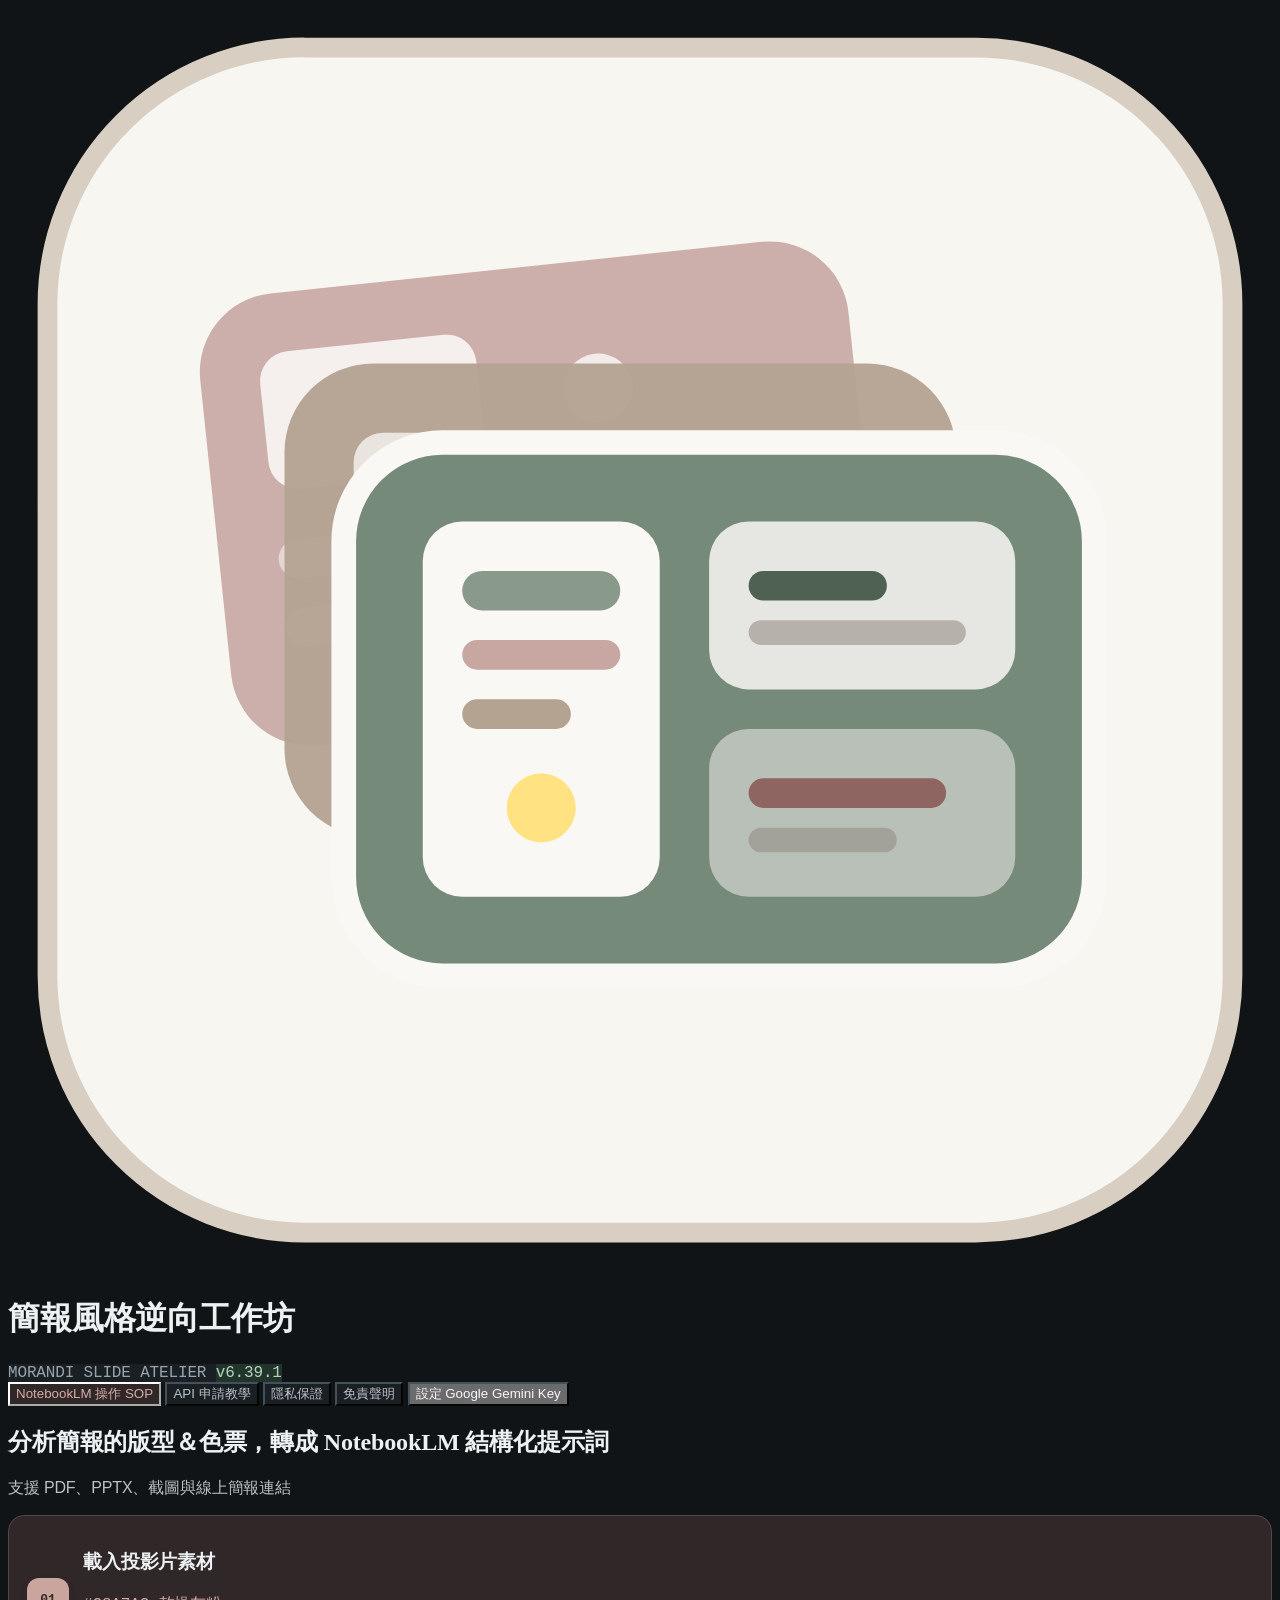
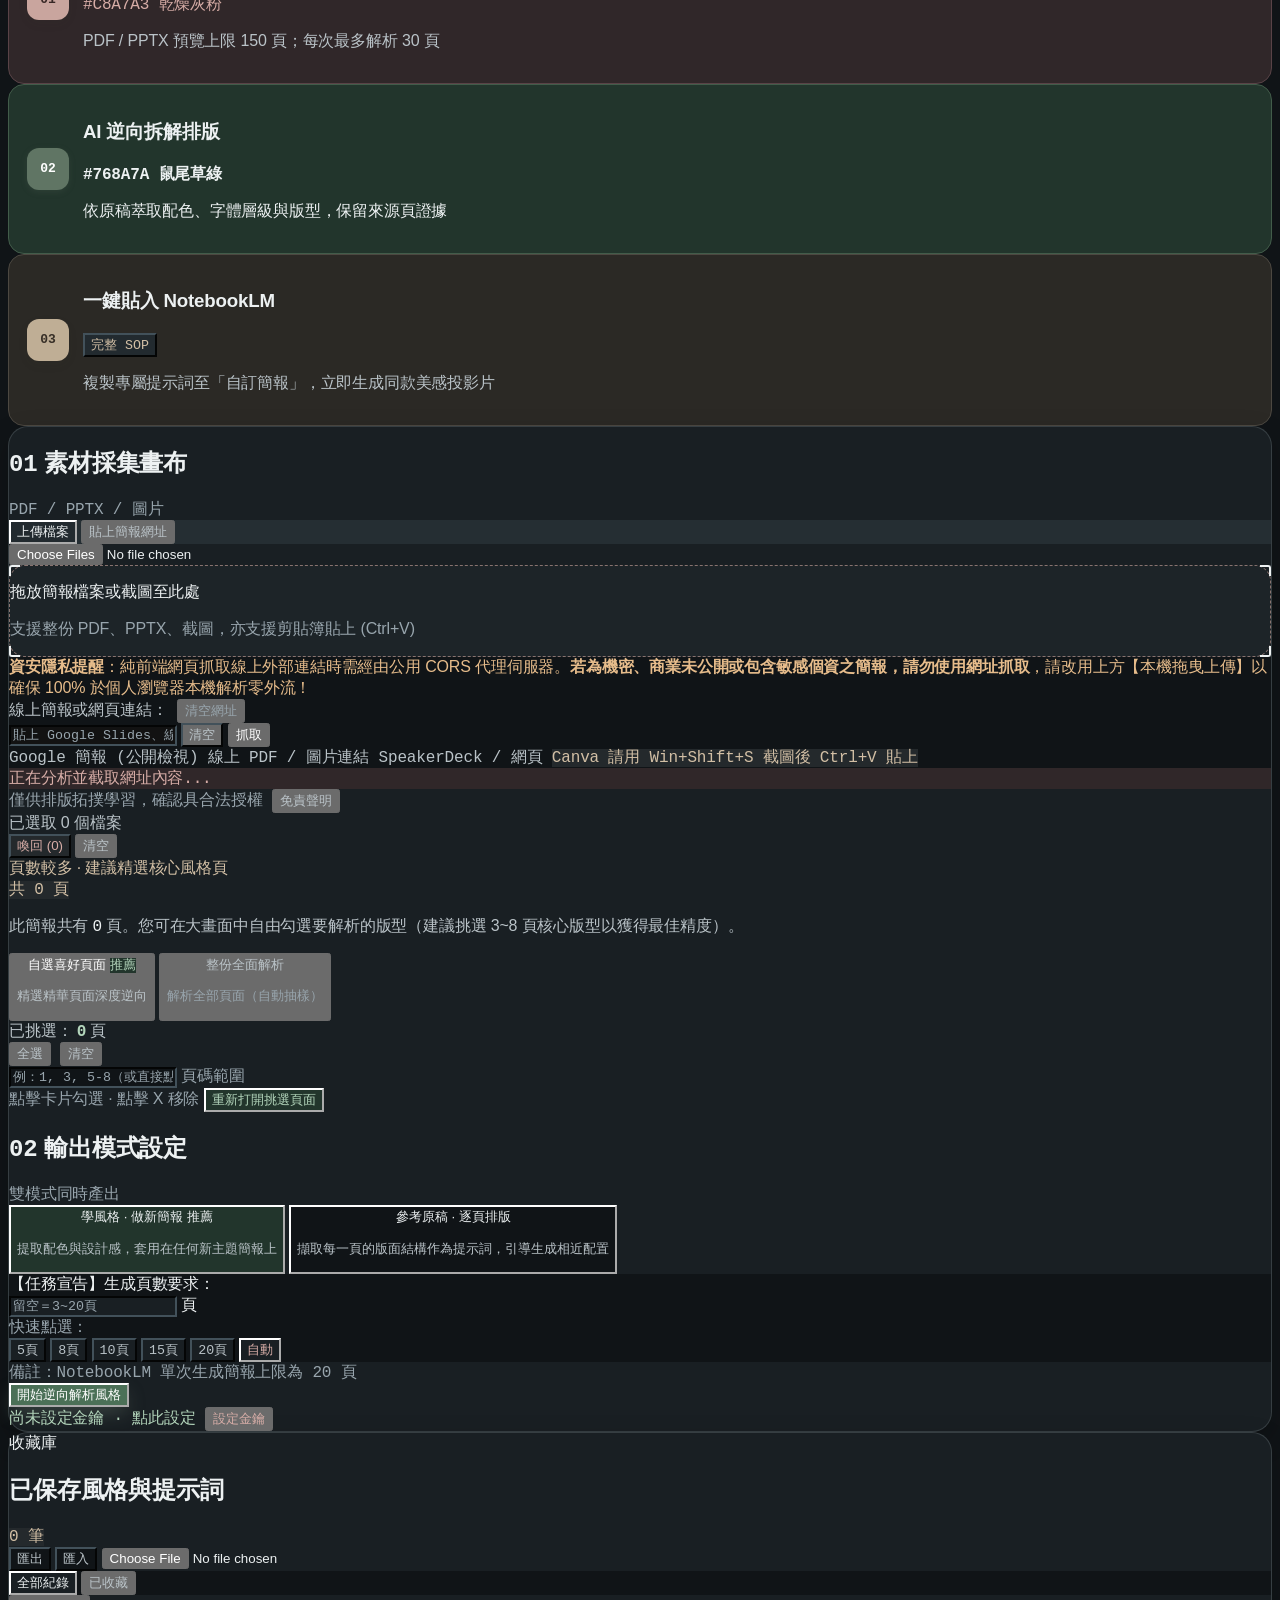
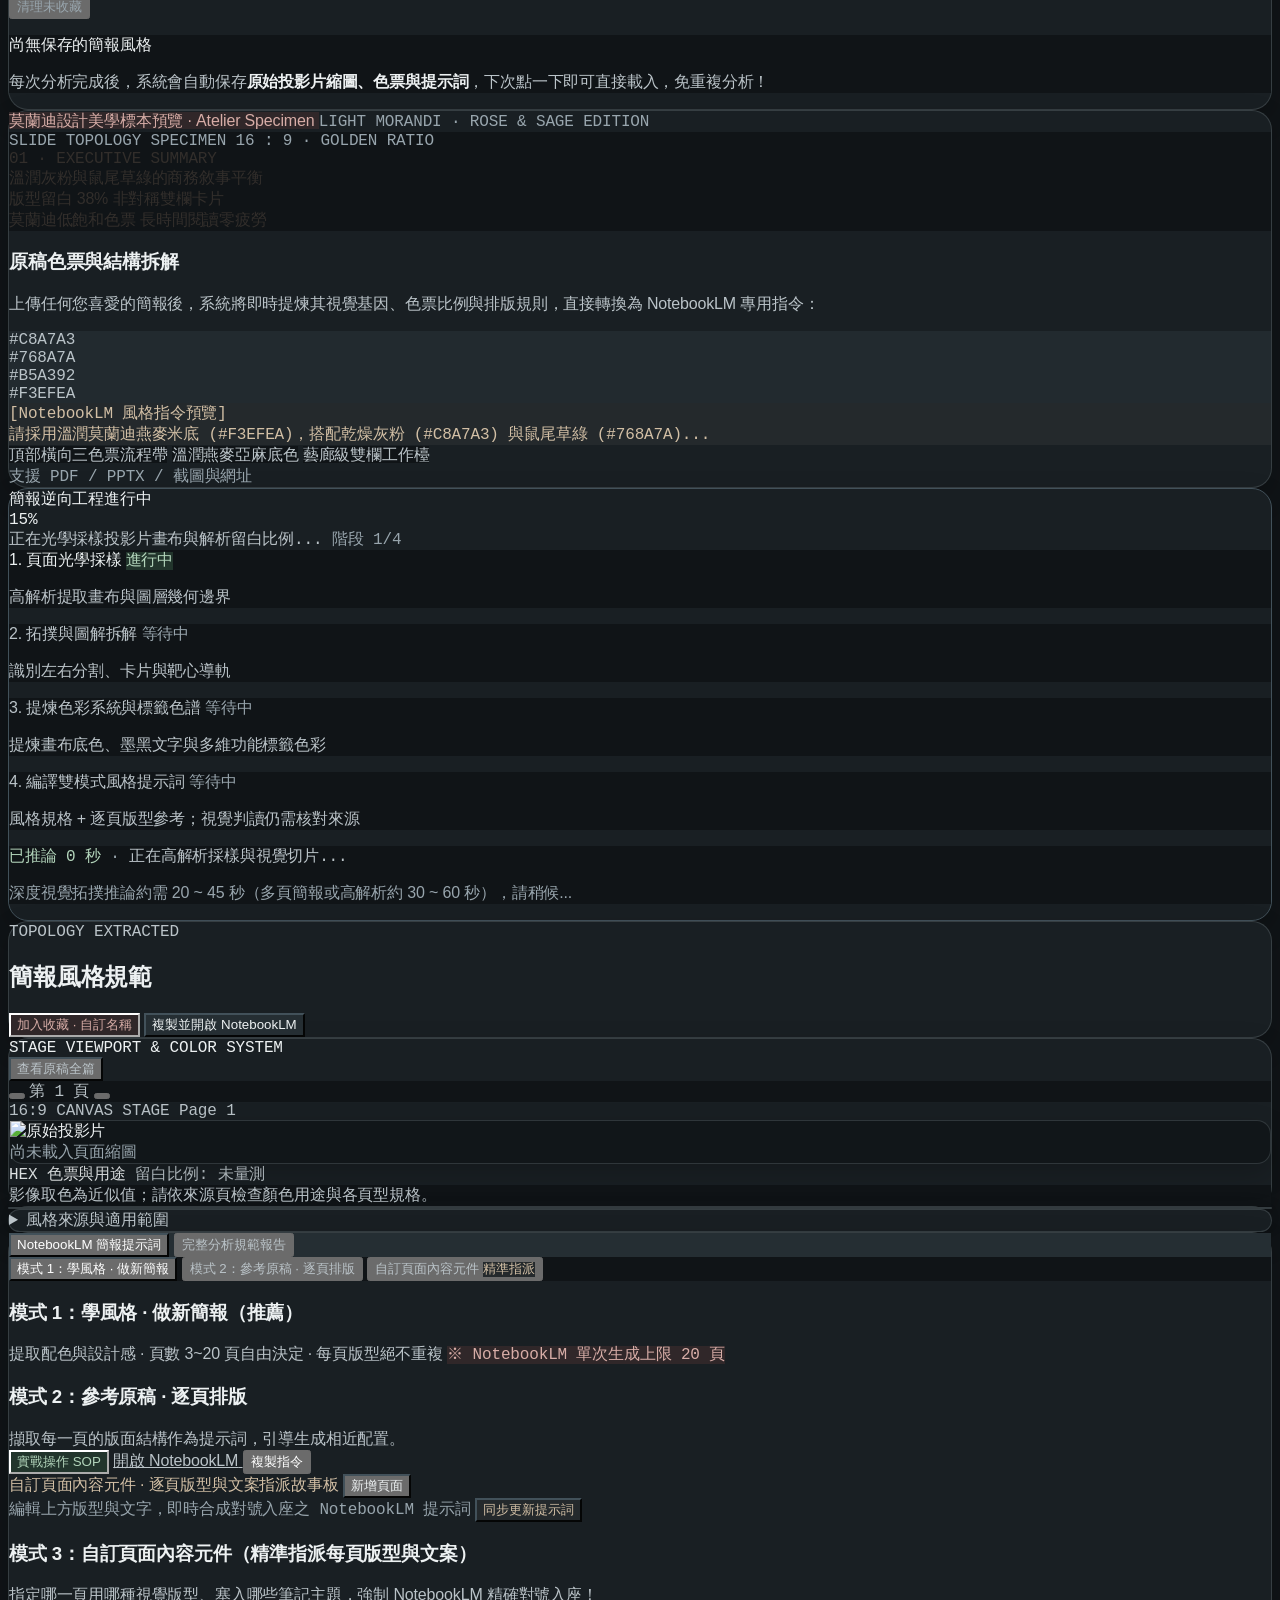
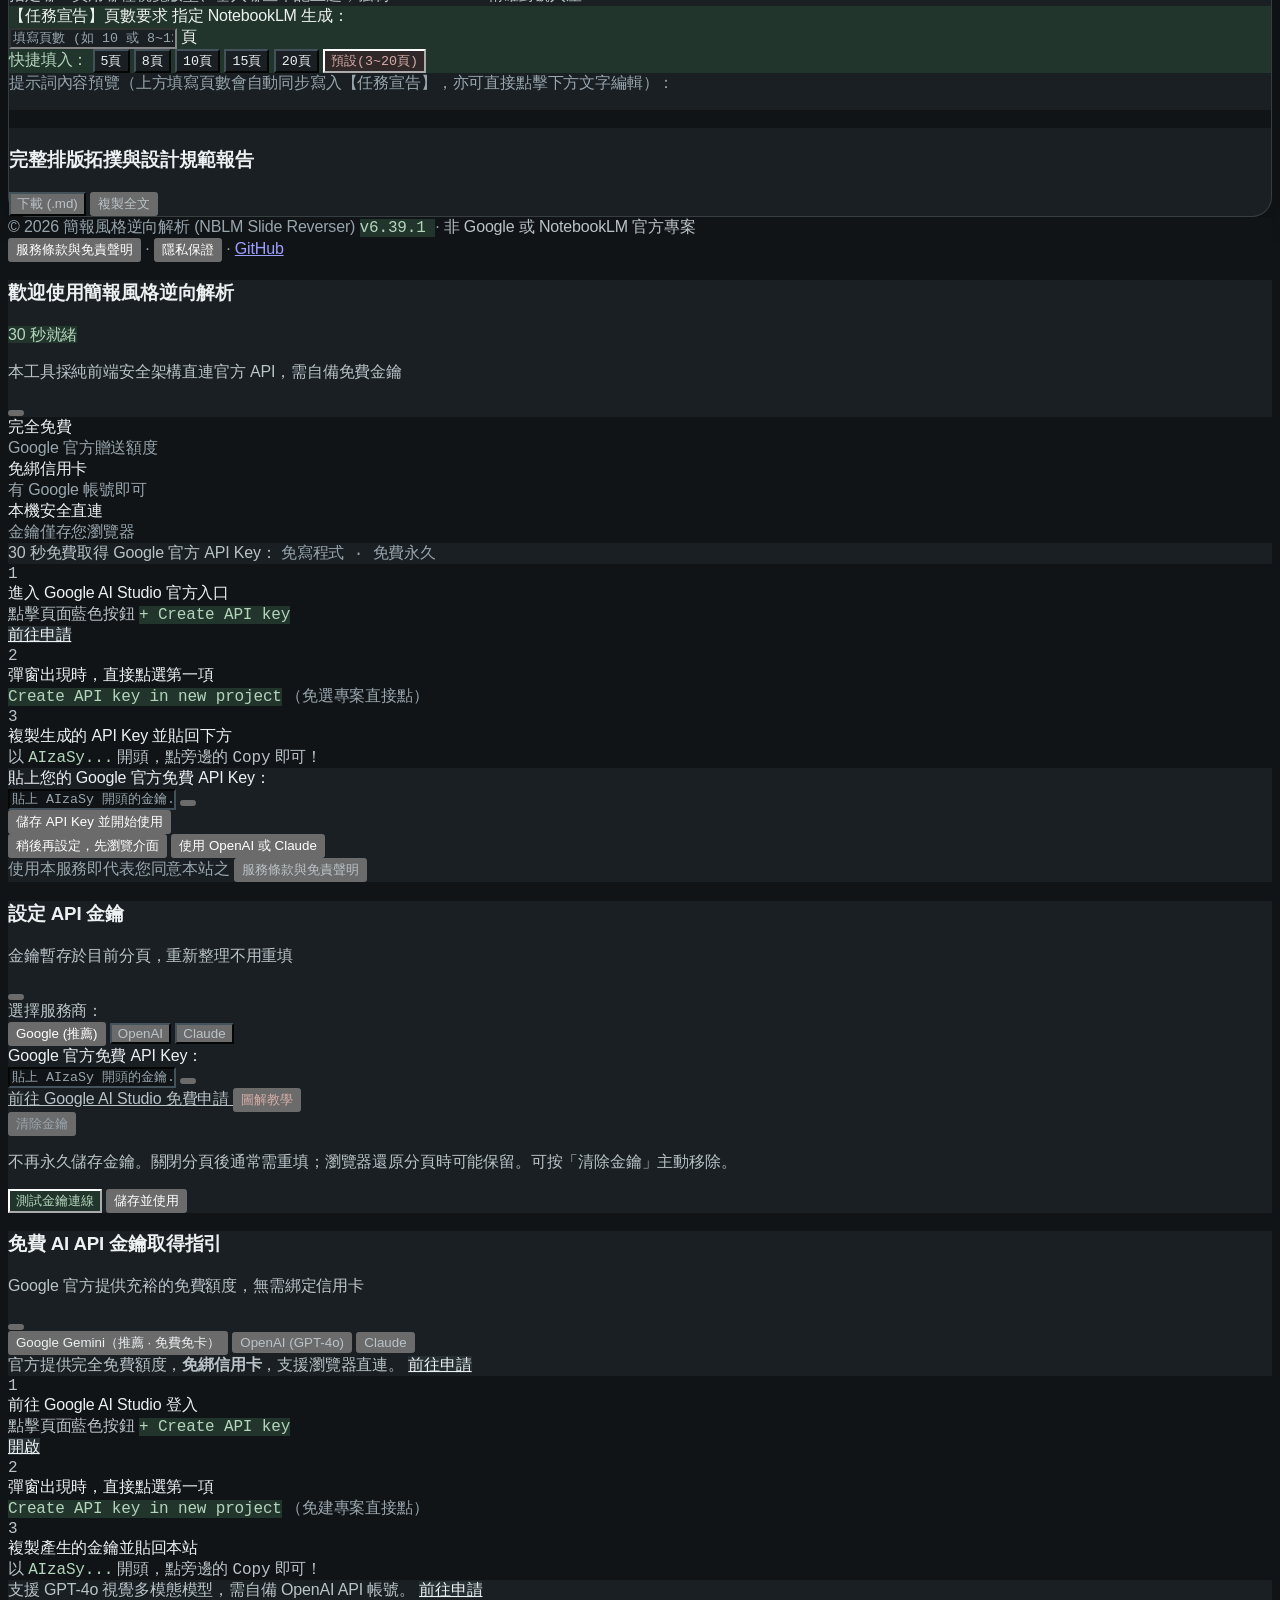
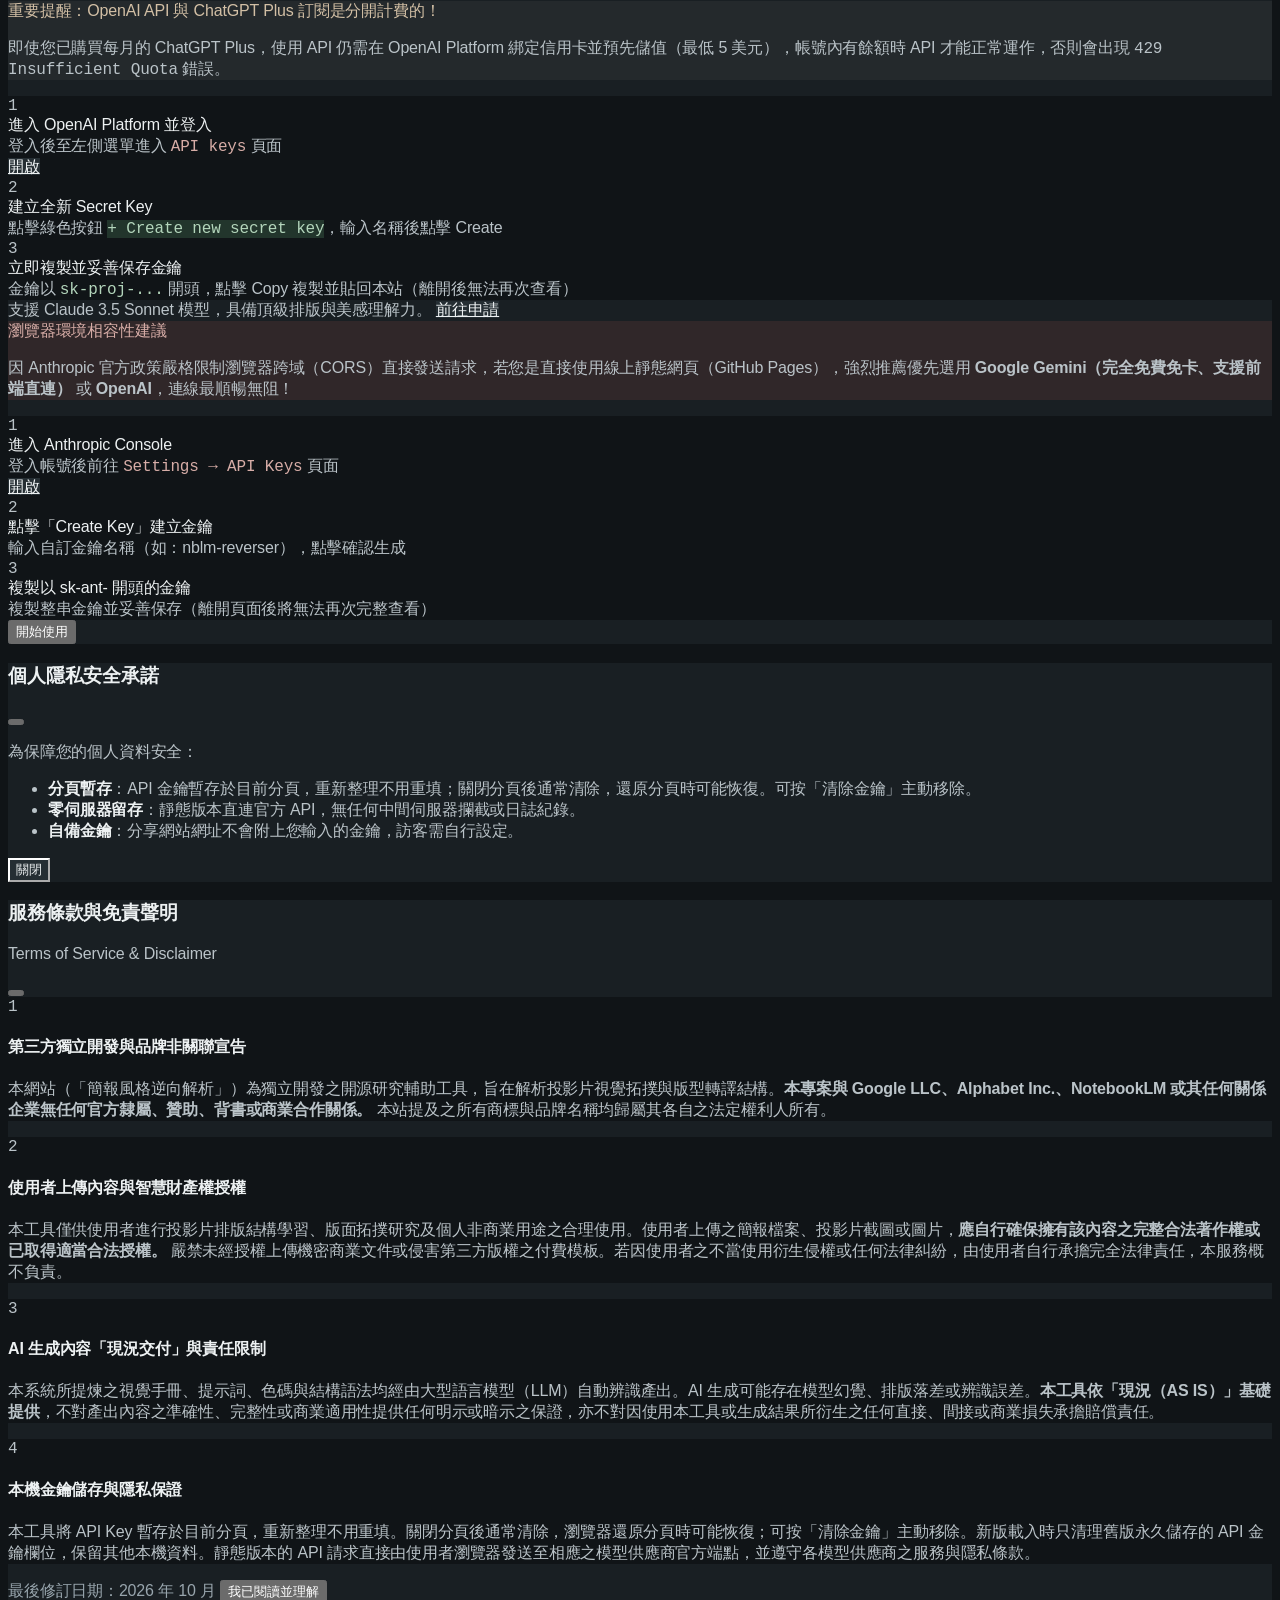
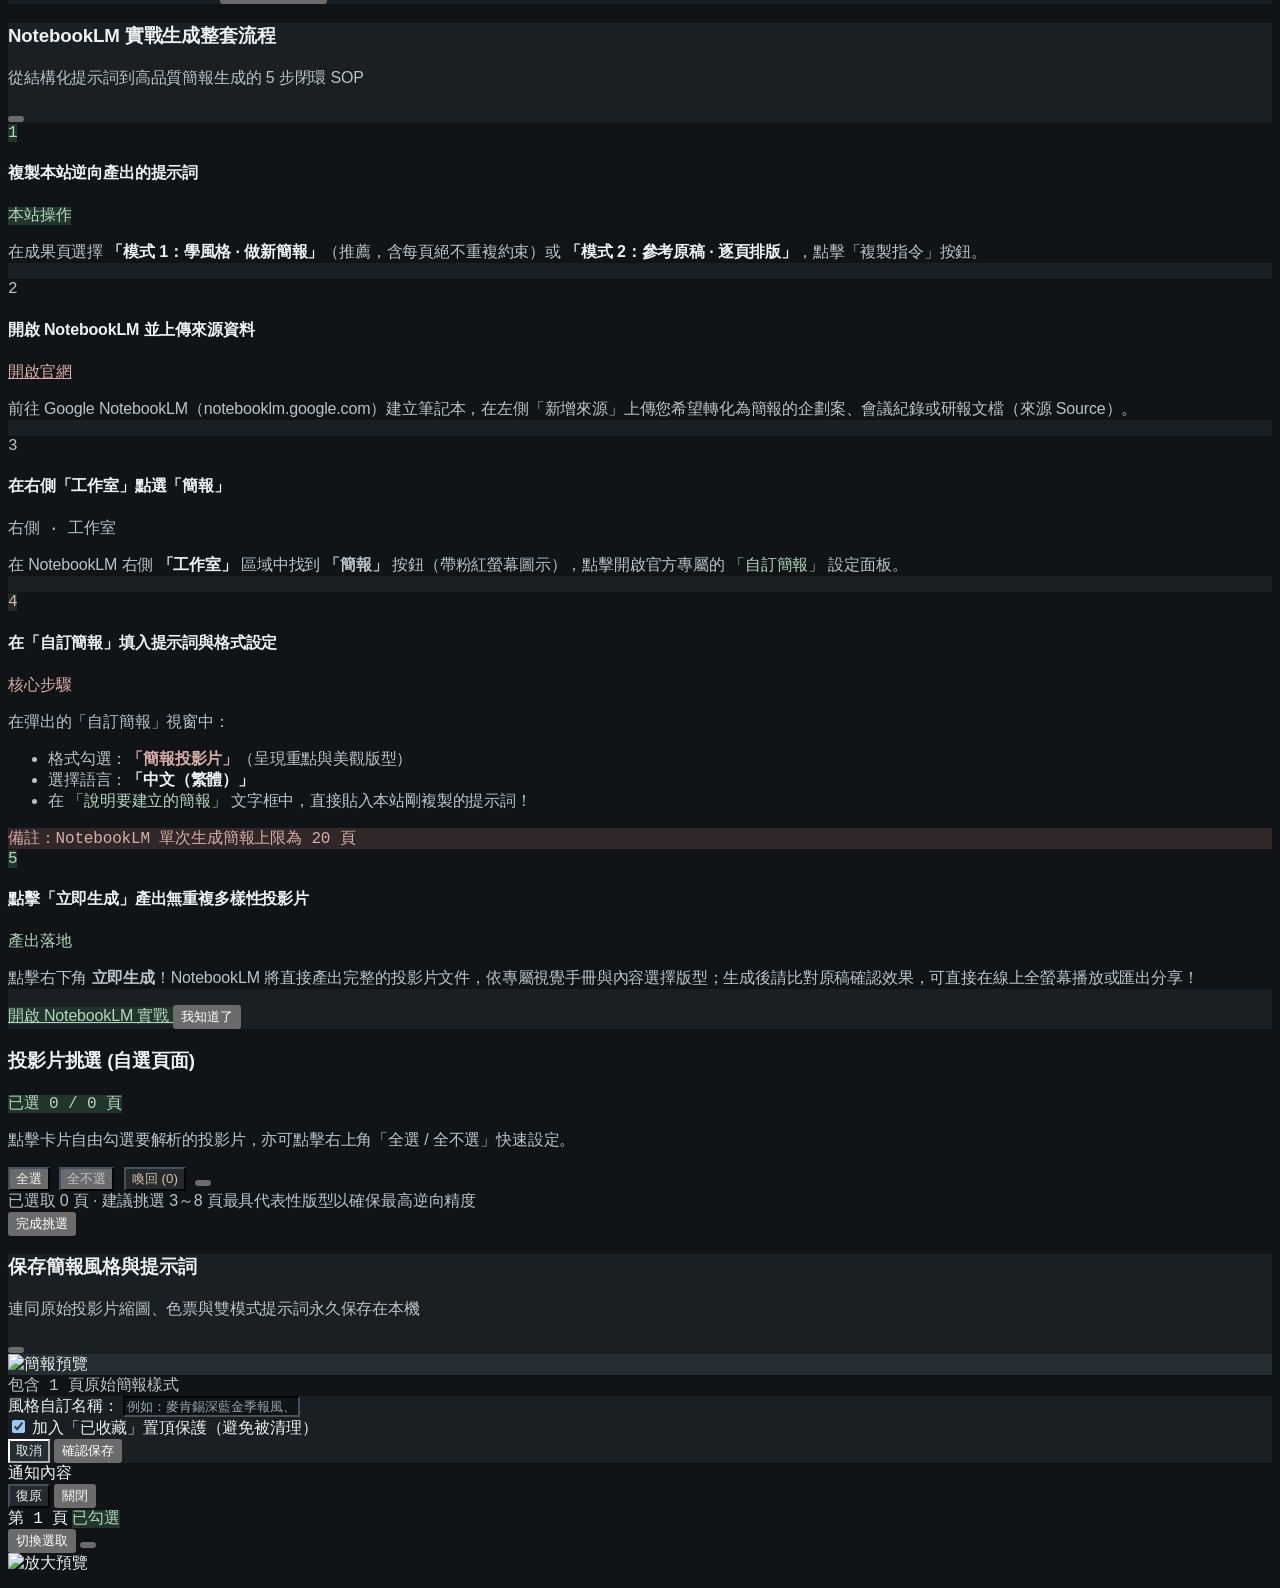
==== commit 7fd427e4: "Prefer validated Gemini candidate in automatic analysis" ====
--- a/static/index.html
+++ b/static/index.html
@@ -57,14 +57,14 @@
       window.pdfjsLib.GlobalWorkerOptions.workerSrc = 'https://cdnjs.cloudflare.com/ajax/libs/pdf.js/3.11.174/pdf.worker.min.js';
     }
   </script>
-  <link rel="icon" type="image/svg+xml" href="favicon.svg?v=6.39.0">
-  <link rel="icon" type="image/png" sizes="32x32" href="favicon-32x32.png?v=6.39.0">
-  <link rel="icon" type="image/png" sizes="16x16" href="favicon-16x16.png?v=6.39.0">
-  <link rel="apple-touch-icon" sizes="180x180" href="apple-touch-icon.png?v=6.39.0">
-  <link rel="shortcut icon" href="favicon.ico?v=6.39.0">
+  <link rel="icon" type="image/svg+xml" href="favicon.svg?v=6.39.1">
+  <link rel="icon" type="image/png" sizes="32x32" href="favicon-32x32.png?v=6.39.1">
+  <link rel="icon" type="image/png" sizes="16x16" href="favicon-16x16.png?v=6.39.1">
+  <link rel="apple-touch-icon" sizes="180x180" href="apple-touch-icon.png?v=6.39.1">
+  <link rel="shortcut icon" href="favicon.ico?v=6.39.1">
   <meta name="theme-color" content="#101417">
   <meta name="color-scheme" content="dark">
-  <link rel="stylesheet" href="style.css?v=6.39.0">
+  <link rel="stylesheet" href="style.css?v=6.39.1">
 </head>
 <body class="studio-canvas-bg text-[#322E2B] min-h-screen flex flex-col font-sans selection:bg-[#C8A7A3]/30 selection:text-[#322E2B] antialiased">
 
@@ -74,7 +74,7 @@
       <div class="flex items-center gap-3.5 min-w-0">
         <!-- 品牌莫蘭迪標誌 (方案 A：層疊色票 × 構圖網格) -->
         <div class="w-9 h-9 rounded-xl overflow-hidden flex items-center justify-center shrink-0 transition-transform hover:scale-105">
-          <img src="favicon.svg?v=6.39.0" alt="簡報風格逆向工作坊 Logo" class="w-full h-full block">
+          <img src="favicon.svg?v=6.39.1" alt="簡報風格逆向工作坊 Logo" class="w-full h-full block">
         </div>
         <div class="flex flex-wrap items-center gap-2.5 min-w-0">
           <h1 class="font-serif-tc text-base sm:text-lg font-bold text-[#322E2B] tracking-tight flex items-center gap-2 whitespace-nowrap">
@@ -85,7 +85,7 @@
           </span>
           <span class="text-[11px] px-2.5 py-0.5 rounded-full bg-[#E9EFEA] text-[#4E6152] font-mono border border-[#C4D1C6] font-semibold shadow-sm flex items-center gap-1.5 whitespace-nowrap shrink-0" title="系統當前版本號">
             <span class="w-1.5 h-1.5 rounded-full bg-[#768A7A]"></span>
-            <span id="system-version-badge">v6.39.0</span>
+            <span id="system-version-badge">v6.39.1</span>
           </span>
         </div>
       </div>
@@ -1004,7 +1004,7 @@
       <div class="flex items-center gap-2 flex-wrap">
         <span>© 2026 簡報風格逆向解析 (NBLM Slide Reverser)</span>
         <span class="px-2 py-0.5 rounded-full font-mono text-[10px] bg-[#E9EFEA] text-[#4E6152] border border-[#C4D1C6] font-semibold">
-          v6.39.0
+          v6.39.1
         </span>
         <span class="text-zinc-700 hidden sm:inline">·</span>
         <span class="text-[#68615B]">非 Google 或 NotebookLM 官方專案</span>
@@ -1791,8 +1791,8 @@
     </button>
   </div>
 
-  <script src="style-quality.js?v=6.39.0"></script>
-  <script src="app.js?v=6.39.0"></script>
+  <script src="style-quality.js?v=6.39.1"></script>
+  <script src="app.js?v=6.39.1"></script>
   <script>
     lucide.createIcons();
   </script>
